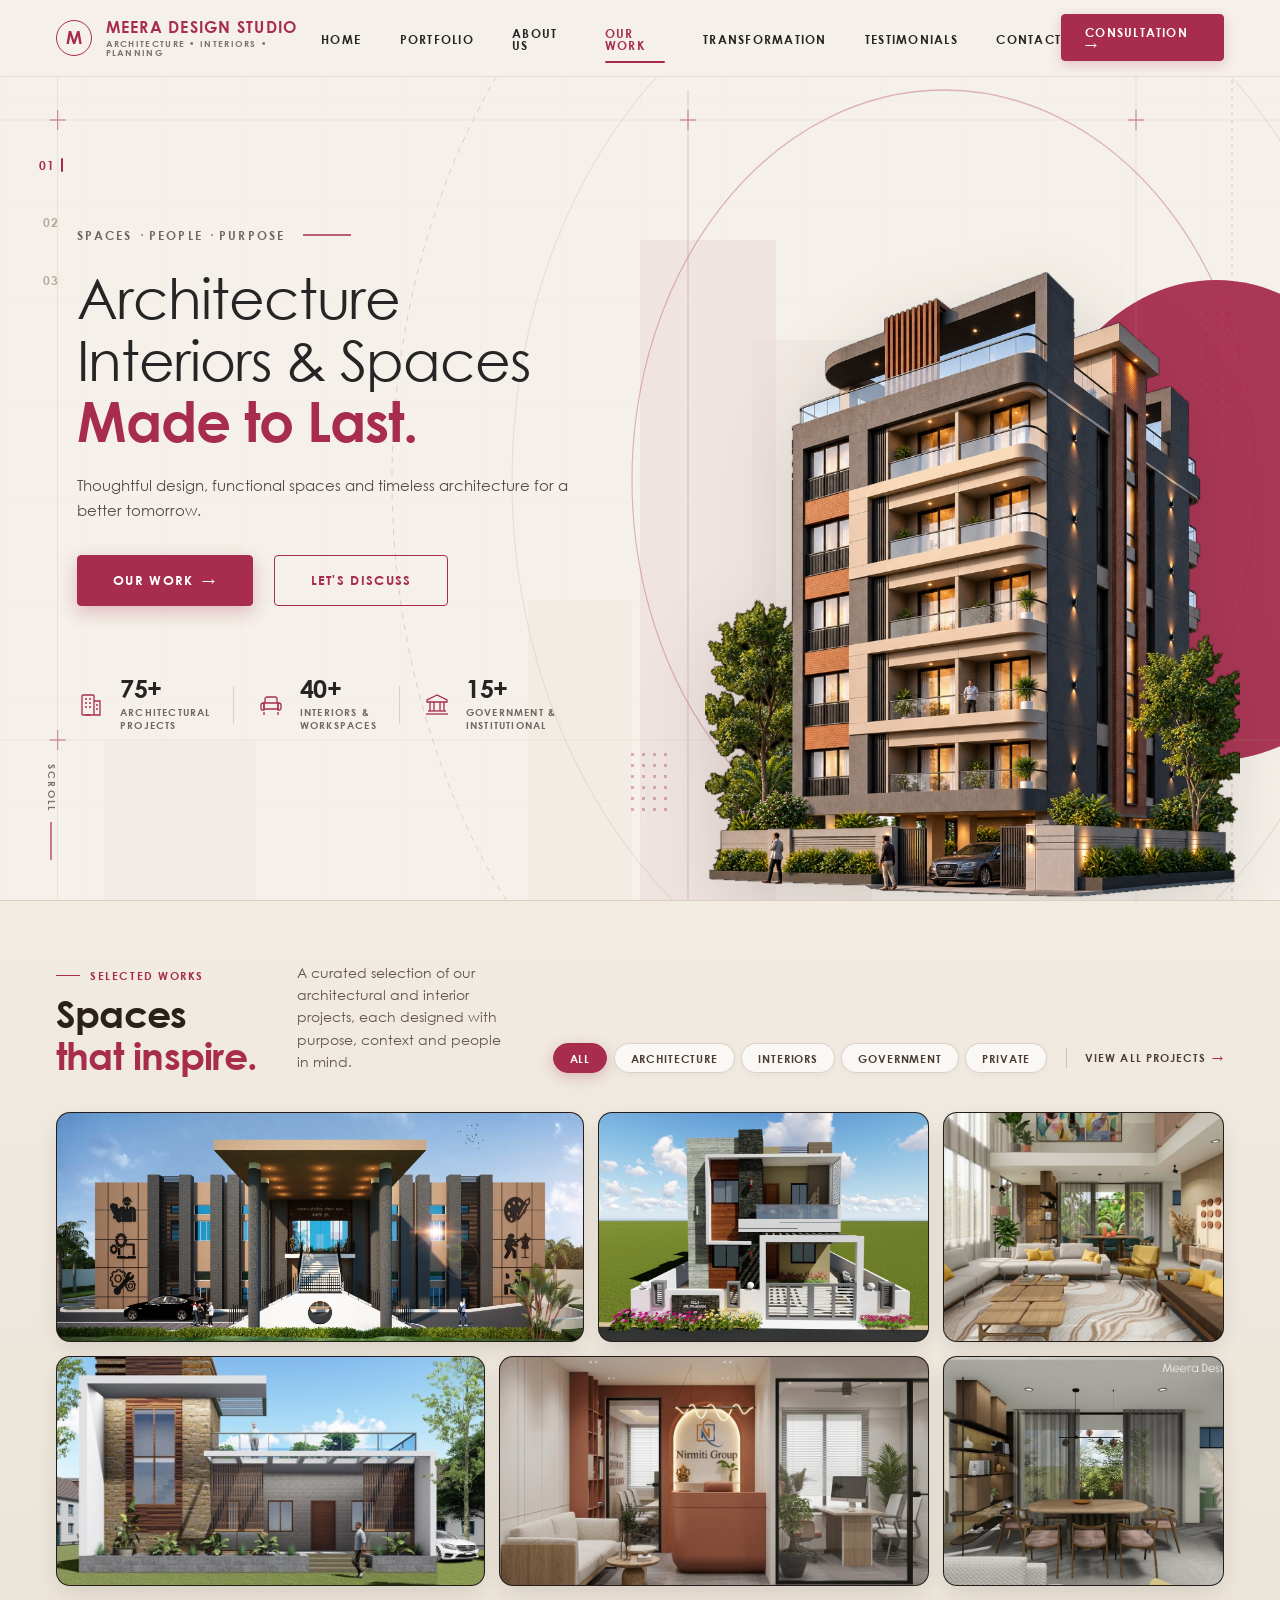
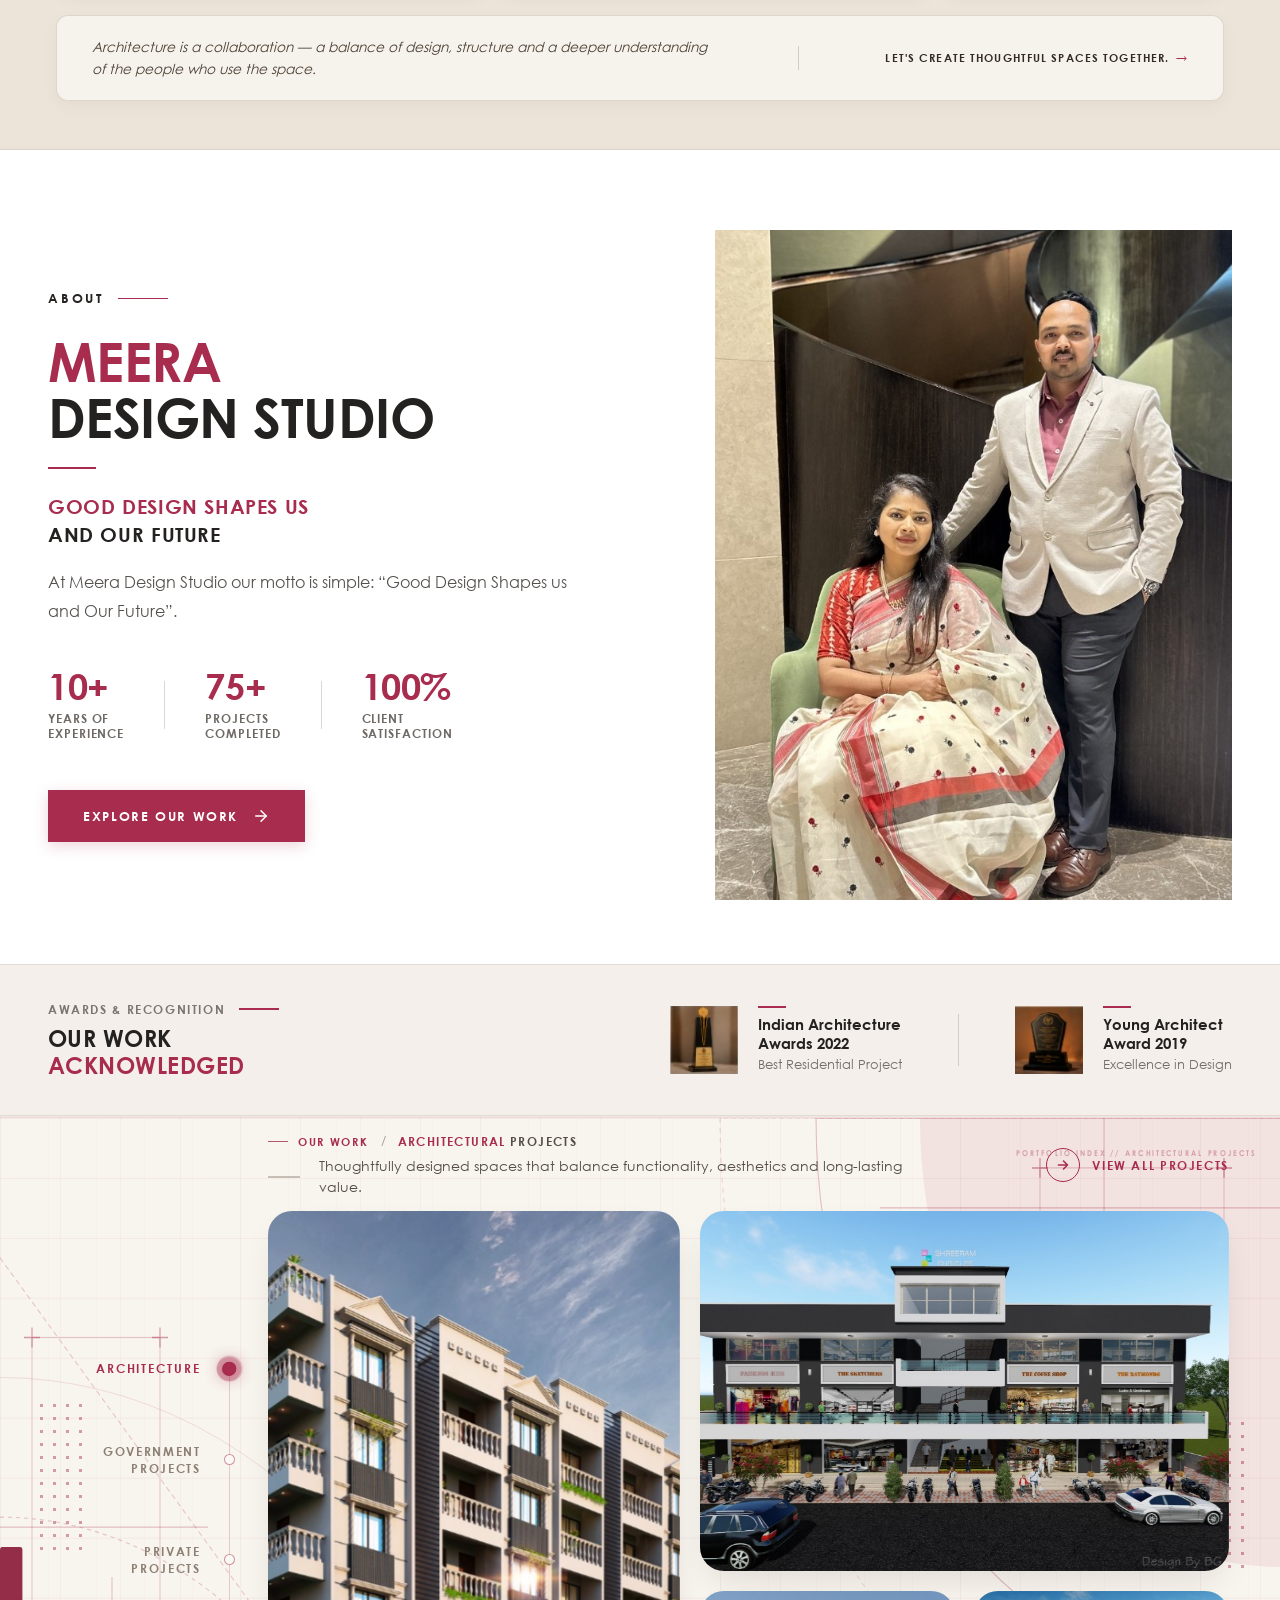
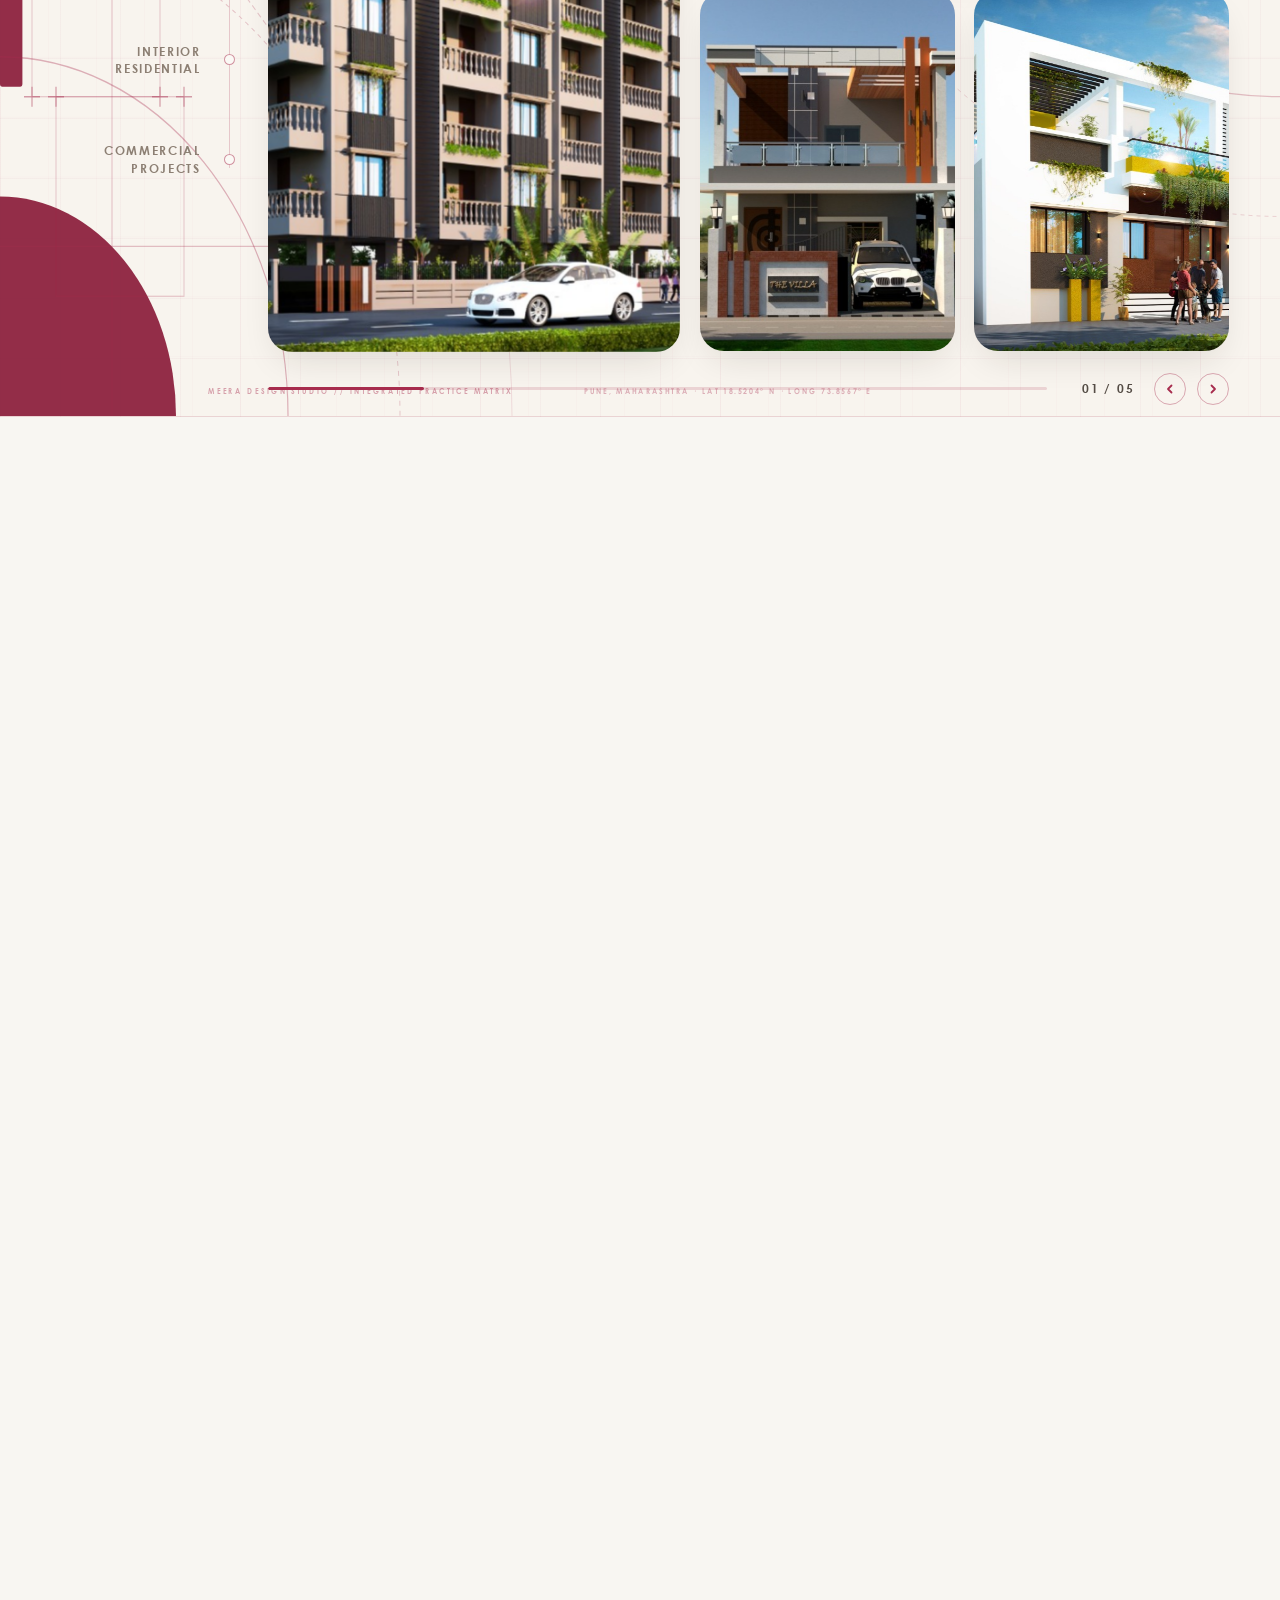
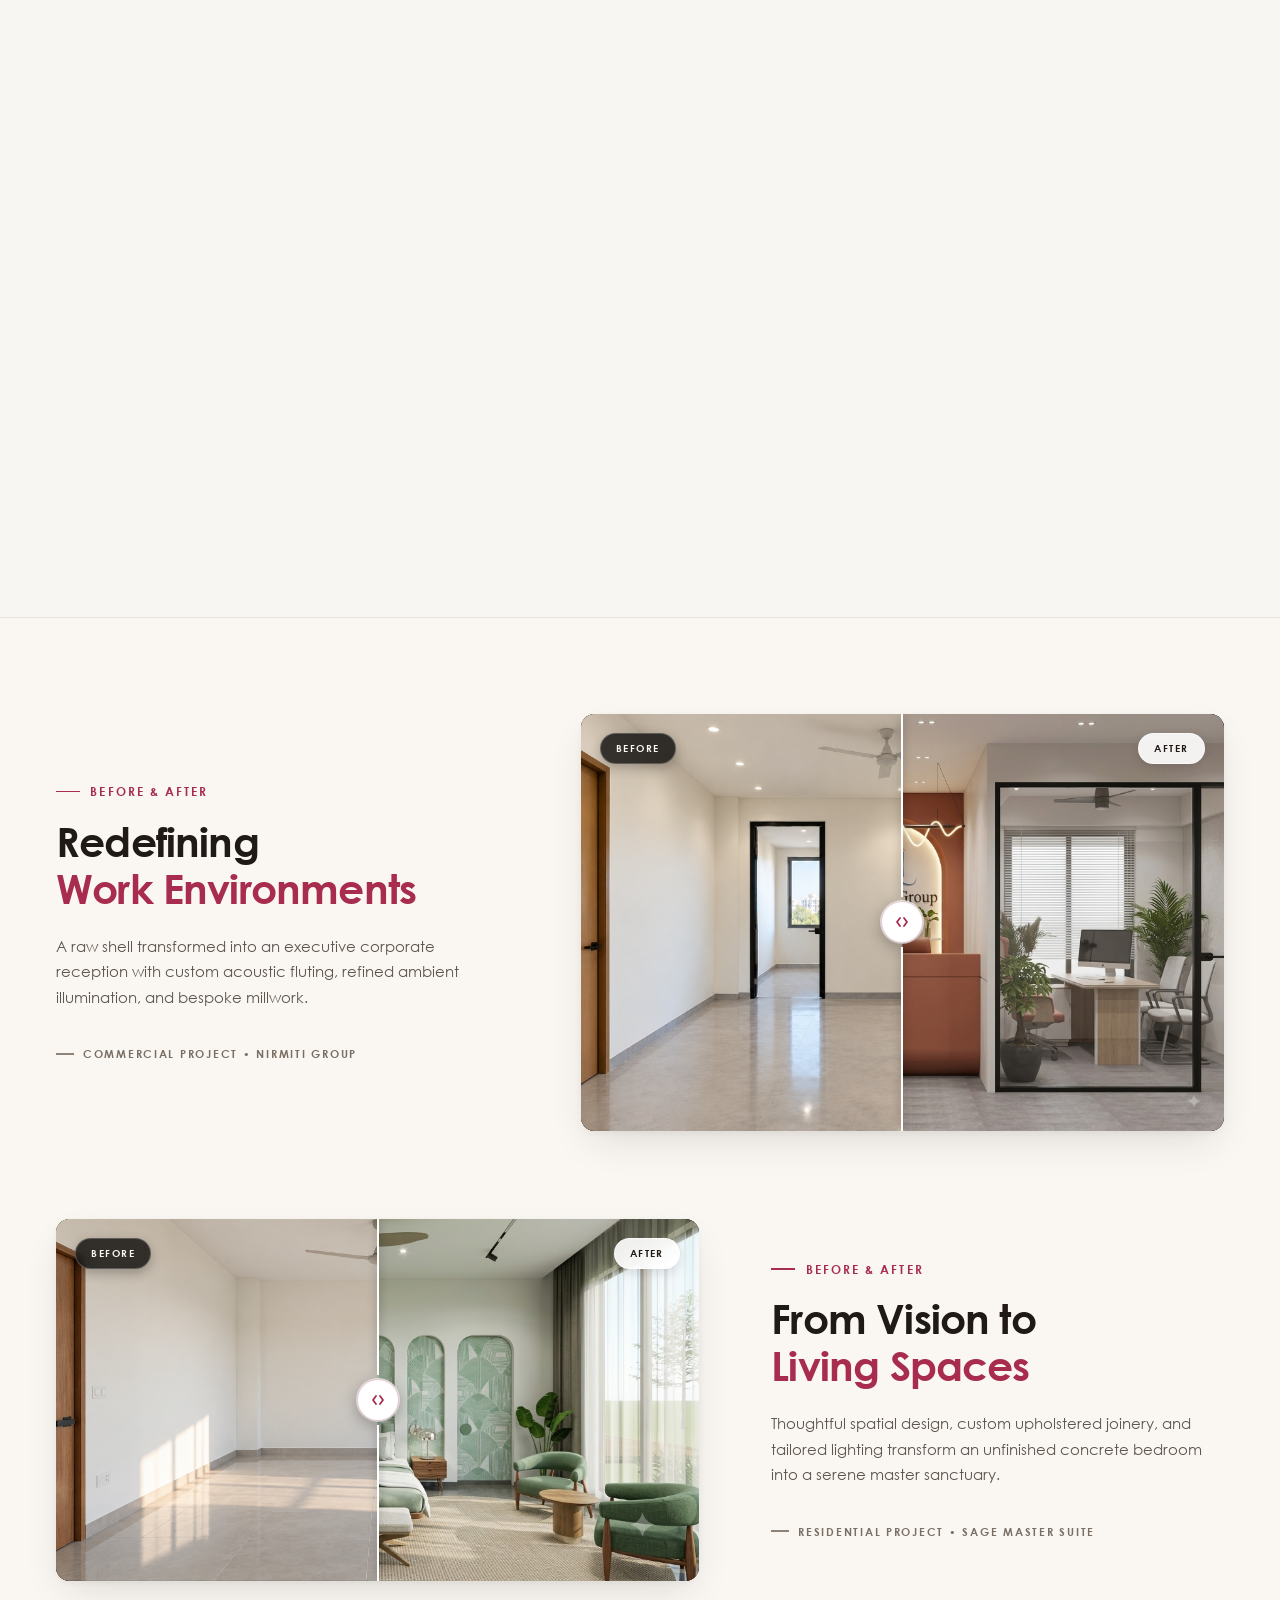
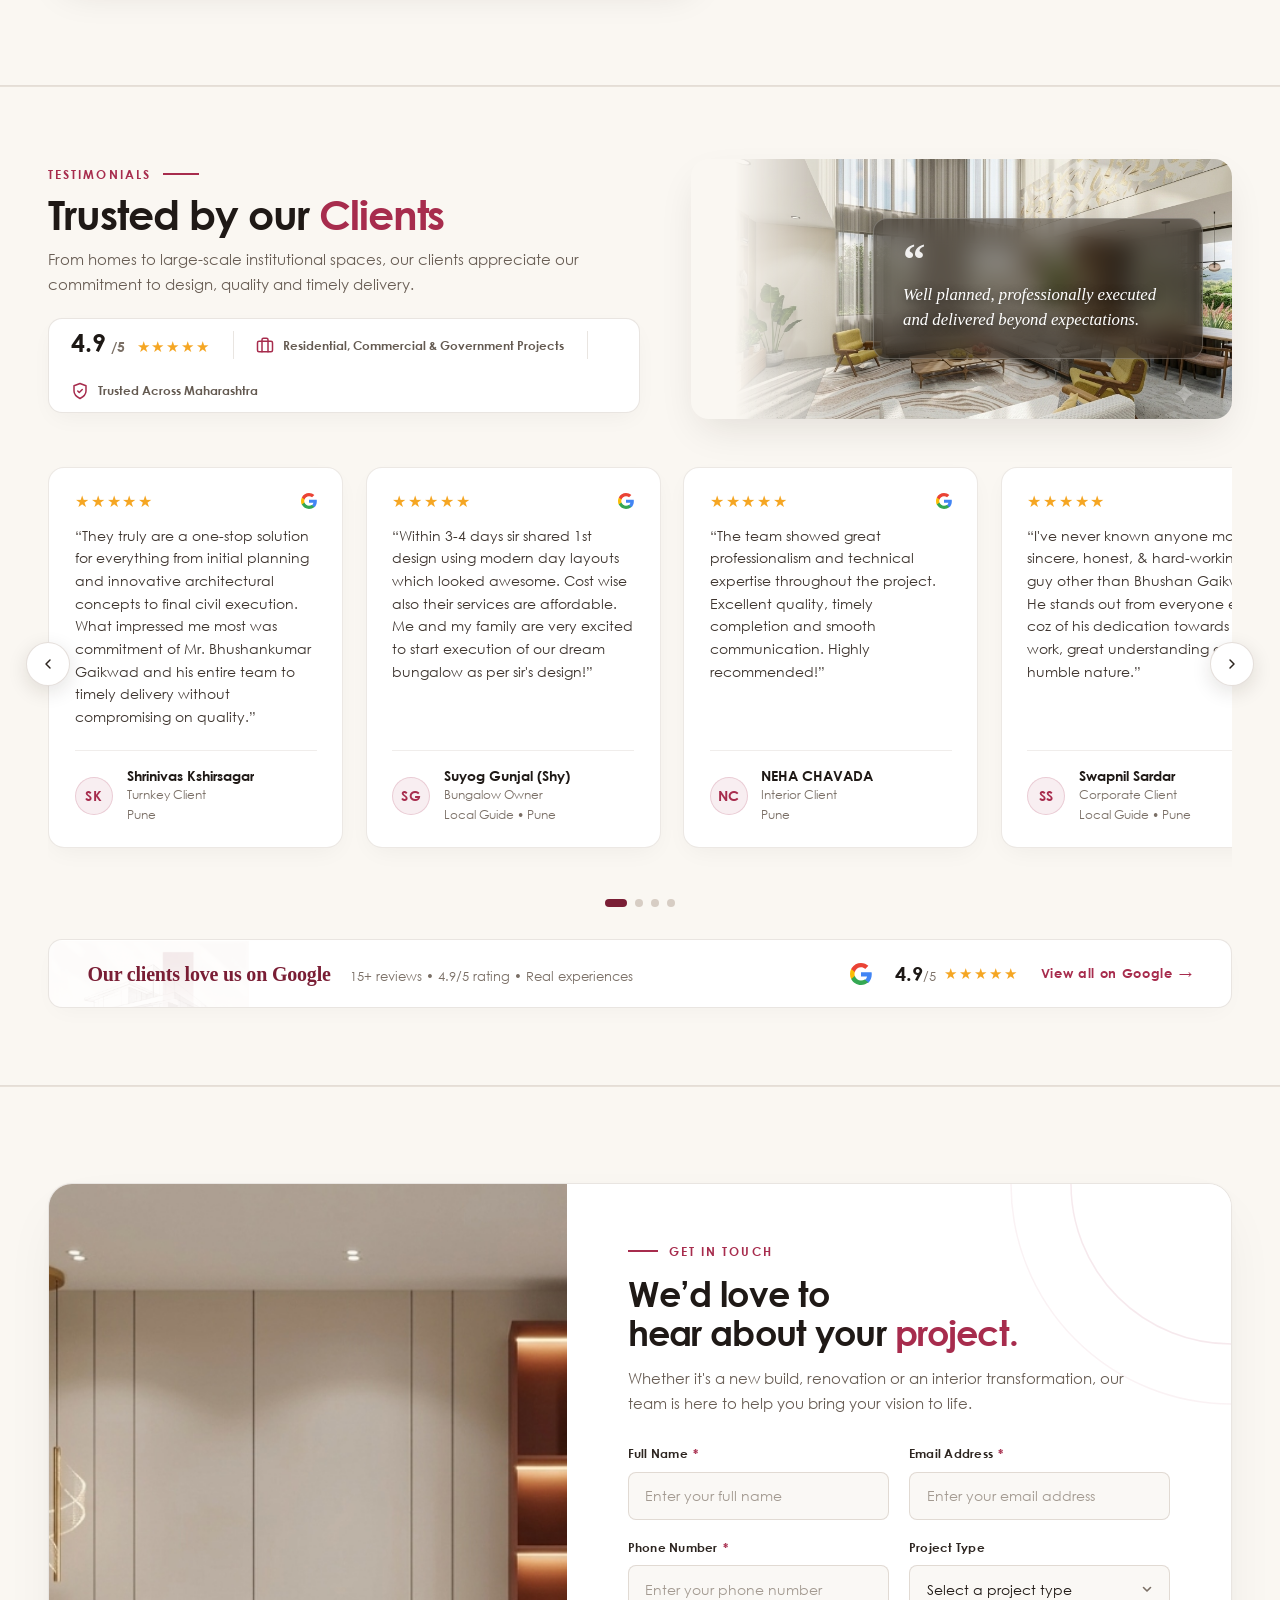
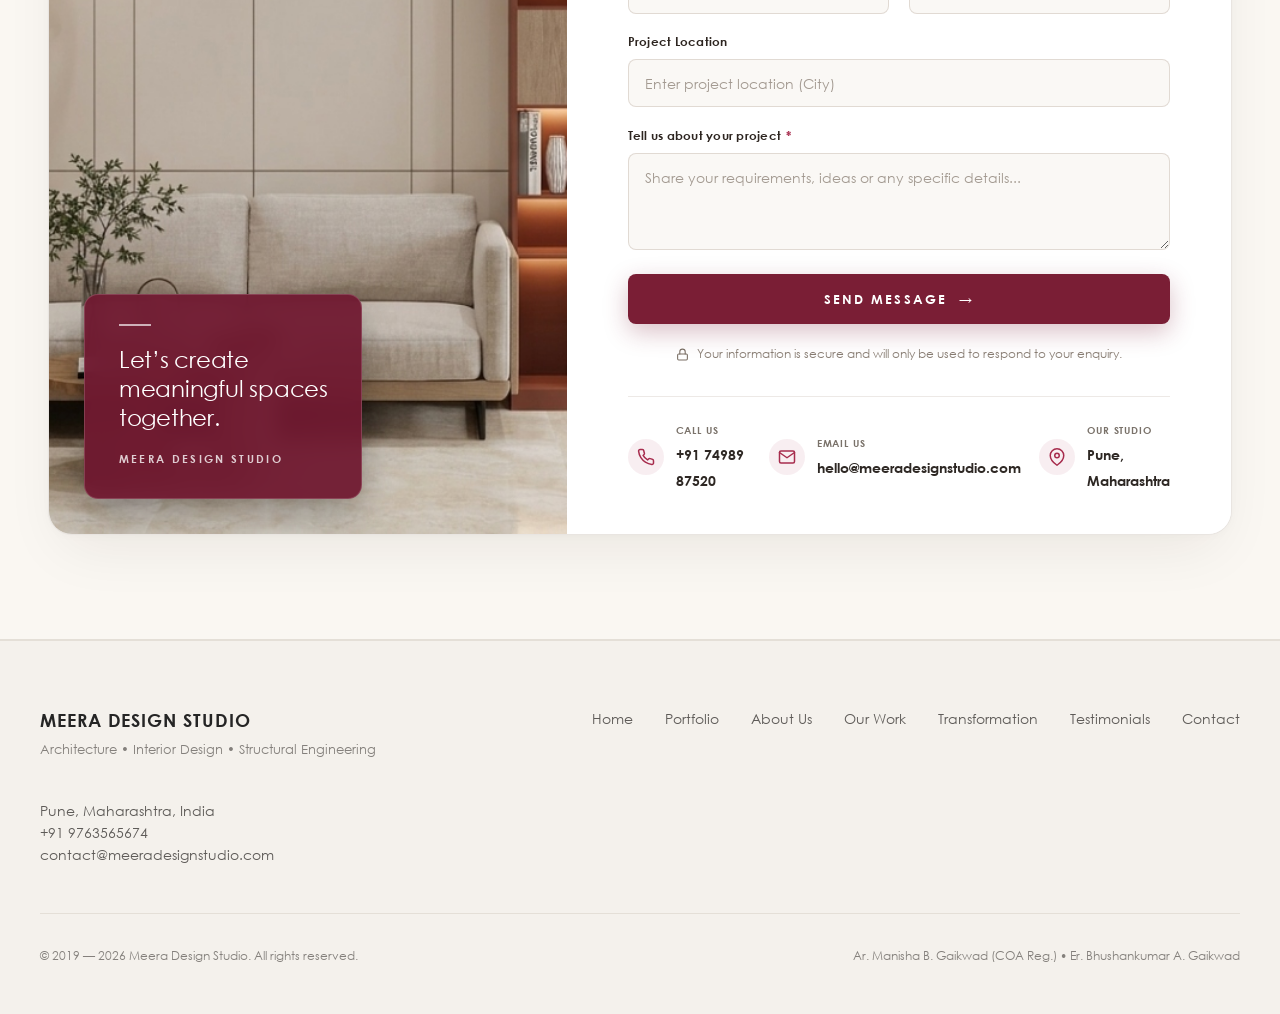
==== index.html @ 212a0b1c "Initial commit: Meera Design Studio website" ====
<!DOCTYPE html>
<html lang="en">
<head>
  <meta charset="UTF-8">
  <meta name="viewport" content="width=device-width, initial-scale=1.0">
  <title>Meera Design Studio — Architecture & Interior Design</title>
  <meta name="description" content="Meera Design Studio is an architecture, interior design, and structural engineering practice based in Pune, Maharashtra.">
  <link rel="stylesheet" href="css/style.css">
  <link rel="icon" type="image/svg+xml" href="data:image/svg+xml,<svg xmlns='http://www.w3.org/2000/svg' viewBox='0 0 100 100'><circle cx='50' cy='50' r='46' stroke='%23A72C4D' stroke-width='2' fill='%23FAF8F5'/><text x='50%' y='63%' font-family='sans-serif' font-size='42' fill='%23A72C4D' text-anchor='middle'>M</text></svg>">
</head>
<body>

  <!-- ==========================================================================
       1. HEADER — REFINED FLOATING NAVIGATION
       ========================================================================== -->
  <header class="site-header">
    <div class="header-inner">
      <a href="#hero" class="header-brand" aria-label="Meera Design Studio">
        <div class="brand-symbol">M</div>
        <div class="brand-text">
          <span class="brand-name">MEERA DESIGN STUDIO</span>
          <span class="brand-label">ARCHITECTURE • INTERIORS • PLANNING</span>
        </div>
      </a>

      <nav aria-label="Main Navigation">
        <ul class="header-nav" id="mainNav">
          <li><a href="#hero" class="nav-link active">HOME</a></li>
          <li><a href="#projects" class="nav-link">PORTFOLIO</a></li>
          <li><a href="about.html" class="nav-link">ABOUT US</a></li>
          <li><a href="#work" class="nav-link">OUR WORK</a></li>
          <li><a href="#transformation" class="nav-link">TRANSFORMATION</a></li>
          <li><a href="#testimonials" class="nav-link">TESTIMONIALS</a></li>
          <li><a href="contact.html" class="nav-link">CONTACT</a></li>
        </ul>
      </nav>

      <div class="header-actions">
        <a href="contact.html" class="header-cta">CONSULTATION →</a>
        <button class="mobile-menu-btn" id="menuToggle" aria-label="Toggle Navigation">☰</button>
      </div>
    </div>
  </header>

  <!-- ==========================================================================
       2. HERO — ARCHITECTURAL BLUEPRINT EDITORIAL HERO
       ========================================================================== -->
  <section class="hero-section" id="hero">

    <!-- ── 1. ARCHITECTURAL BLUEPRINT BACKGROUND GEOMETRY (SVG CANVAS) ── -->
    <div class="hero-bg-canvas" aria-hidden="true">
      <svg class="hero-bg-svg" viewBox="0 0 1600 900" preserveAspectRatio="none">
        <defs>
          <pattern id="heroGridPattern" width="100" height="100" patternUnits="userSpaceOnUse">
            <path d="M 100 0 L 0 0 0 100" fill="none" stroke="#B9A99B" stroke-width="0.75" stroke-opacity="0.14"/>
          </pattern>
        </defs>

        <!-- Base architectural grid fill -->
        <rect width="100%" height="100%" fill="url(#heroGridPattern)"/>

        <!-- Translucent pale blush geometric massing blocks (behind building) -->
        <rect x="800" y="240" width="170" height="660" fill="#E9D9D7" fill-opacity="0.5"/>
        <rect x="940" y="340" width="150" height="560" fill="#E9D9D7" fill-opacity="0.35"/>
        <rect x="130" y="740" width="190" height="160" fill="#E9D9D7" fill-opacity="0.25"/>
        <rect x="660" y="600" width="130" height="300" fill="#E9D9D7" fill-opacity="0.22"/>

        <!-- Far-right solid burgundy circle / disk (Key reference focal shape) -->
        <circle cx="1520" cy="520" r="240" fill="#A72C4D" fill-opacity="0.94"/>

        <!-- Oversized concentric circular arcs radiating around building -->
        <circle cx="1180" cy="480" r="390" fill="none" stroke="#A72C4D" stroke-width="1.4" stroke-opacity="0.32"/>
        <circle cx="1180" cy="480" r="540" fill="none" stroke="#B9A99B" stroke-width="1.2" stroke-opacity="0.28"/>
        <circle cx="1180" cy="480" r="690" fill="none" stroke="#A72C4D" stroke-width="1" stroke-dasharray="6 6" stroke-opacity="0.22"/>

        <!-- Architectural construction guidelines & elevation lines -->
        <!-- Vertical guide along left spine -->
        <line x1="72" y1="0" x2="72" y2="900" stroke="#B9A99B" stroke-width="1" stroke-opacity="0.22"/>
        <!-- Horizontal guide below header -->
        <line x1="0" y1="120" x2="1600" y2="120" stroke="#B9A99B" stroke-width="1" stroke-opacity="0.2"/>
        <!-- Horizontal guide across stats baseline -->
        <line x1="0" y1="740" x2="1600" y2="740" stroke="#B9A99B" stroke-width="1" stroke-opacity="0.2"/>
        <!-- Vertical elevation guides behind building -->
        <line x1="860" y1="90" x2="860" y2="900" stroke="#A72C4D" stroke-width="1.2" stroke-opacity="0.24"/>
        <line x1="1420" y1="60" x2="1420" y2="900" stroke="#B9A99B" stroke-width="1.2" stroke-opacity="0.28"/>
        <line x1="1540" y1="0" x2="1540" y2="900" stroke="#A72C4D" stroke-width="1" stroke-dasharray="4 4" stroke-opacity="0.28"/>

        <!-- Architectural Crosshair Ticks (+) -->
        <path d="M 62 120 L 82 120 M 72 110 L 72 130" stroke="#A72C4D" stroke-width="1.5" stroke-opacity="0.45"/>
        <path d="M 62 740 L 82 740 M 72 730 L 72 750" stroke="#A72C4D" stroke-width="1.5" stroke-opacity="0.45"/>
        <path d="M 850 120 L 870 120 M 860 110 L 860 130" stroke="#A72C4D" stroke-width="1.5" stroke-opacity="0.45"/>
        <path d="M 1410 120 L 1430 120 M 1420 110 L 1420 130" stroke="#A72C4D" stroke-width="1.5" stroke-opacity="0.45"/>
      </svg>

      <!-- Minimal dot matrix clusters (Reference feature) -->
      <div class="hero-dot-matrix hero-dots-right"></div>
      <div class="hero-dot-matrix hero-dots-stats"></div>
    </div>

    <!-- ── 2. EDITORIAL SPINE (LEFT EDGE SLIDE & SCROLL INDICATORS) ── -->
    <div class="hero-spine" aria-hidden="true">
      <div class="hero-spine-numbers">
        <div class="hero-num-item active">
          <span class="hero-num">01</span>
          <span class="hero-num-bar"></span>
        </div>
        <div class="hero-num-item">
          <span class="hero-num">02</span>
        </div>
        <div class="hero-num-item">
          <span class="hero-num">03</span>
        </div>
      </div>
      <div class="hero-spine-scroll">
        <span class="hero-scroll-text">SCROLL</span>
        <span class="hero-scroll-bar"></span>
      </div>
    </div>

    <!-- ── 3. MAIN HERO CONTAINER ── -->
    <div class="hero-container">

      <!-- Left Content Column -->
      <div class="hero-content-col">

        <!-- Eyebrow with horizontal leader line -->
        <div class="hero-eyebrow-row">
          <span class="hero-eyebrow-text">SPACES · PEOPLE · PURPOSE</span>
          <span class="hero-eyebrow-line" aria-hidden="true"></span>
        </div>

        <!-- Headline -->
        <h1 class="hero-headline">
          Architecture<br>
          Interiors & Spaces<br>
          <span class="hero-headline-accent">Made to Last.</span>
        </h1>

        <!-- Short Description -->
        <p class="hero-description">
          Thoughtful design, functional spaces and timeless architecture for a better tomorrow.
        </p>

        <!-- CTA Action Buttons -->
        <div class="hero-actions">
          <a href="#work" class="btn-hero-primary">
            OUR WORK <span class="btn-arrow">→</span>
          </a>
          <a href="contact.html" class="btn-hero-secondary">
            LET'S DISCUSS
          </a>
        </div>

        <!-- Credibility Statistics Row (3 Metrics with Line Icons) -->
        <div class="hero-stats-row">

          <!-- Stat 1: Architectural Projects -->
          <div class="hero-stat-item">
            <div class="hero-stat-icon" aria-hidden="true">
              <!-- Building Line Icon -->
              <svg width="28" height="28" viewBox="0 0 28 28" fill="none" stroke="currentColor" stroke-width="1.3">
                <rect x="5" y="4" width="12" height="20" rx="1"/>
                <path d="M17 10H23V24H17"/>
                <line x1="8" y1="8" x2="10" y2="8"/>
                <line x1="12" y1="8" x2="14" y2="8"/>
                <line x1="8" y1="12" x2="10" y2="12"/>
                <line x1="12" y1="12" x2="14" y2="12"/>
                <line x1="8" y1="16" x2="10" y2="16"/>
                <line x1="12" y1="16" x2="14" y2="16"/>
                <line x1="19" y1="14" x2="21" y2="14"/>
                <line x1="19" y1="18" x2="21" y2="18"/>
                <line x1="9" y1="24" x2="13" y2="24"/>
              </svg>
            </div>
            <div class="hero-stat-text">
              <span class="hero-stat-num">75+</span>
              <span class="hero-stat-label">ARCHITECTURAL<br>PROJECTS</span>
            </div>
          </div>

          <div class="hero-stat-divider" aria-hidden="true"></div>

          <!-- Stat 2: Interiors & Workspaces -->
          <div class="hero-stat-item">
            <div class="hero-stat-icon" aria-hidden="true">
              <!-- Armchair Line Icon -->
              <svg width="28" height="28" viewBox="0 0 28 28" fill="none" stroke="currentColor" stroke-width="1.3">
                <path d="M7 11V18H21V11"/>
                <path d="M4 14C4 12.5 5 12 6.5 12H7V19H5.5C4.5 19 4 18.5 4 17.5V14Z"/>
                <path d="M24 14C24 12.5 23 12 21.5 12H21V19H22.5C23.5 19 24 18.5 24 17.5V14Z"/>
                <path d="M8 8C8 6.9 8.9 6 10 6H18C19.1 6 20 6.9 20 8V12H8V8Z"/>
                <line x1="7" y1="21" x2="7" y2="24"/>
                <line x1="21" y1="21" x2="21" y2="24"/>
              </svg>
            </div>
            <div class="hero-stat-text">
              <span class="hero-stat-num">40+</span>
              <span class="hero-stat-label">INTERIORS &<br>WORKSPACES</span>
            </div>
          </div>

          <div class="hero-stat-divider" aria-hidden="true"></div>

          <!-- Stat 3: Government & Institutional -->
          <div class="hero-stat-item">
            <div class="hero-stat-icon" aria-hidden="true">
              <!-- Classical Civic Elevation Line Icon -->
              <svg width="28" height="28" viewBox="0 0 28 28" fill="none" stroke="currentColor" stroke-width="1.3">
                <path d="M14 4L4 9V11H24V9L14 4Z"/>
                <line x1="3" y1="23" x2="25" y2="23"/>
                <line x1="5" y1="20" x2="23" y2="20"/>
                <line x1="7" y1="11" x2="7" y2="20"/>
                <line x1="11" y1="11" x2="11" y2="20"/>
                <line x1="17" y1="11" x2="17" y2="20"/>
                <line x1="21" y1="11" x2="21" y2="20"/>
              </svg>
            </div>
            <div class="hero-stat-text">
              <span class="hero-stat-num">15+</span>
              <span class="hero-stat-label">GOVERNMENT &<br>INSTITUTIONAL</span>
            </div>
          </div>

        </div>

      </div>

      <!-- Right Visual Column (Supplied Building Cutout) -->
      <div class="hero-visual-col">
        <div class="hero-building-frame">
          <img src="assets/home/hero/hero-building-cutout.png" 
               alt="Modern multi-storey residential architecture by Meera Design Studio" 
               class="hero-building-img"
               loading="eager"
               fetchpriority="high">
        </div>
      </div>

    </div>

  </section>

  <!-- ==========================================================================
       3. SELECTED WORKS — EDITORIAL PORTFOLIO GRID
       ========================================================================== -->
<section class="sw-section" id="projects">
    <div class="sw-container">

      <!-- ── HEADER ROW ── -->
      <div class="sw-header">
        <div class="sw-header-left">
          <div class="sw-eyebrow">
            <span class="sw-eyebrow-line"></span>
            <span class="sw-eyebrow-label">SELECTED WORKS</span>
          </div>
          <h2 class="sw-headline">
            Spaces<br>
            <span class="sw-headline-accent">that inspire.</span>
          </h2>
        </div>

        <div class="sw-header-centre">
          <p class="sw-intro-text">A curated selection of our architectural and interior projects, each designed with purpose, context and people in mind.</p>
        </div>

        <div class="sw-header-right">
          <!-- Filter pills -->
          <div class="sw-filters" role="tablist" aria-label="Filter projects by category">
            <button class="sw-filter active" data-filter="all" role="tab" aria-selected="true">All</button>
            <button class="sw-filter" data-filter="architecture" role="tab" aria-selected="false">Architecture</button>
            <button class="sw-filter" data-filter="interiors" role="tab" aria-selected="false">Interiors</button>
            <button class="sw-filter" data-filter="government" role="tab" aria-selected="false">Government</button>
            <button class="sw-filter" data-filter="private" role="tab" aria-selected="false">Private</button>
          </div>
          <span class="sw-header-divider" aria-hidden="true"></span>
          <a href="projects.html" class="sw-view-all">VIEW ALL PROJECTS <span class="sw-view-all-arrow">→</span></a>
        </div>
      </div>

      <!-- ── PROJECT GRID — VARIED EDITORIAL LAYOUT ── -->
      <div class="sw-grid" id="swGrid">

        <!-- Card 01: ITI Wagholi, Pune (Government Work) -->
        <article class="sw-card sw-card-col1" data-category="architecture government"
                 data-title="ITI Wagholi"
                 data-location="Wagholi, Pune"
                 data-desc="Government Industrial Training Institute (ITI) campus located in Wagholi, Pune. Designed with civic functional excellence, featuring a monumental entrance portico, articulated trade icons frieze celebrating technical vocational crafts, and daylight-filled workshop wings."
                 data-images="assets/home/selected-works/iti-wagholi/iti-wagholi-01.jpg,assets/home/selected-works/iti-wagholi/iti-wagholi-02.jpg,assets/home/selected-works/iti-wagholi/iti-wagholi-03.jpg,assets/home/selected-works/iti-wagholi/iti-wagholi-04.jpg">
          <div class="sw-card-media">
            <img src="assets/home/selected-works/iti-wagholi/iti-wagholi-01.jpg" alt="ITI Wagholi, Pune - Industrial Training Institute" loading="lazy">
            <div class="sw-card-scrim"></div>
          </div>
          <div class="sw-card-header-overlay">
            <div class="sw-card-meta-block">
              <div class="sw-card-num-row">
                <span class="sw-card-num">01</span>
                <span class="sw-card-dash">——</span>
                <span class="sw-card-badge-photos">4 Photos</span>
              </div>
              <span class="sw-card-cat">GOVERNMENT WORK</span>
              <h3 class="sw-card-title">ITI Wagholi</h3>
              <p class="sw-card-loc">Wagholi, Pune · Industrial Training Institute</p>
            </div>
            <button class="sw-card-arrow-btn" aria-label="View project detail">
              <svg width="12" height="12" viewBox="0 0 12 12" fill="none" stroke="currentColor" stroke-width="1.6" stroke-linecap="round" stroke-linejoin="round">
                <path d="M2.5 9.5L9.5 2.5M9.5 2.5H4M9.5 2.5V8"/>
              </svg>
            </button>
          </div>
          <div class="sw-card-hover-desc">
            <p>Government Industrial Training Institute — civic educational campus with monumental entrance canopy and trade friezes.</p>
          </div>
        </article>

        <!-- Card 02: Villa Pramanik (Private Architectural Project) -->
        <article class="sw-card sw-card-col2" data-category="architecture private"
                 data-title="Villa Pramanik"
                 data-location="Baner Hills, Pune"
                 data-desc="Bespoke private contemporary residence commissioned for Mr. Pramanik in Pune. Featuring multi-textured stone masonry, warm timber cladding, an open cantilevered pergola porch, glass railing terraces, and custom laser-cut jali privacy screens."
                 data-images="assets/home/selected-works/villa-pramanik/villa-pramanik-01.jpg,assets/home/selected-works/villa-pramanik/villa-pramanik-02.jpg,assets/home/selected-works/villa-pramanik/villa-pramanik-03.jpg">
          <div class="sw-card-media">
            <img src="assets/home/selected-works/villa-pramanik/villa-pramanik-01.jpg" alt="Villa Mr. Pramanik - Private Architectural Project" loading="lazy">
            <div class="sw-card-scrim"></div>
          </div>
          <div class="sw-card-header-overlay">
            <div class="sw-card-meta-block">
              <div class="sw-card-num-row">
                <span class="sw-card-num">02</span>
                <span class="sw-card-dash">——</span>
                <span class="sw-card-badge-photos">3 Photos</span>
              </div>
              <span class="sw-card-cat">PRIVATE ARCHITECTURE</span>
              <h3 class="sw-card-title">Villa Pramanik</h3>
              <p class="sw-card-loc">Baner Hills, Pune · Contemporary Residence</p>
            </div>
            <button class="sw-card-arrow-btn" aria-label="View project detail">
              <svg width="12" height="12" viewBox="0 0 12 12" fill="none" stroke="currentColor" stroke-width="1.6" stroke-linecap="round" stroke-linejoin="round">
                <path d="M2.5 9.5L9.5 2.5M9.5 2.5H4M9.5 2.5V8"/>
              </svg>
            </button>
          </div>
          <div class="sw-card-hover-desc">
            <p>Private contemporary villa with multi-textured stone masonry, timber cladding, and pergola porch.</p>
          </div>
        </article>

        <!-- Card 03: Residential Interior (Private Interior Project) -->
        <article class="sw-card sw-card-col3" data-category="interiors private"
                 data-title="Residential Interior"
                 data-location="Pune, Maharashtra"
                 data-desc="Bespoke luxury double-height living room and dining suite in Pune. Designed with organic wave-textured rugs, modular sectional seating, warm oak joinery, fluted wall credenza, and expansive garden-facing sliding glass facade."
                 data-images="assets/home/selected-works/residential-interior/residential-interior-01.jpg">
          <div class="sw-card-media">
            <img src="assets/home/selected-works/residential-interior/residential-interior-01.jpg" alt="Residential Interior Design - Double-Height Living Suite" loading="lazy">
            <div class="sw-card-scrim"></div>
          </div>
          <div class="sw-card-header-overlay">
            <div class="sw-card-meta-block">
              <div class="sw-card-num-row">
                <span class="sw-card-num">03</span>
                <span class="sw-card-dash">——</span>
              </div>
              <span class="sw-card-cat">INTERIORS</span>
              <h3 class="sw-card-title">Residential Interior</h3>
              <p class="sw-card-loc">Pune, Maharashtra · Living & Dining Suite</p>
            </div>
            <button class="sw-card-arrow-btn" aria-label="View project detail">
              <svg width="12" height="12" viewBox="0 0 12 12" fill="none" stroke="currentColor" stroke-width="1.6" stroke-linecap="round" stroke-linejoin="round">
                <path d="M2.5 9.5L9.5 2.5M9.5 2.5H4M9.5 2.5V8"/>
              </svg>
            </button>
          </div>
          <div class="sw-card-hover-desc">
            <p>Bespoke double-height living suite with organic textures, modular seating, and garden views.</p>
          </div>
        </article>

        <!-- Card 04: Contemporary Bungalow (Residential Architecture) -->
        <article class="sw-card sw-card-col4" data-category="architecture private"
                 data-title="Contemporary Bungalow"
                 data-location="Aundh, Pune"
                 data-desc="Contemporary private residential bungalow in Pune. Designed with a striking natural sandstone facade tower, expansive vertical glazed window, cantilevered roof canopy, open rooftop terrace with glass balustrade, and integrated timber privacy screening."
                 data-images="assets/home/selected-works/contemporary-bungalow/contemporary-bungalow-01.jpg">
          <div class="sw-card-media">
            <img src="assets/home/selected-works/contemporary-bungalow/contemporary-bungalow-01.jpg" alt="Contemporary Residential Bungalow - Private Architecture" loading="lazy">
            <div class="sw-card-scrim"></div>
          </div>
          <div class="sw-card-header-overlay">
            <div class="sw-card-meta-block">
              <div class="sw-card-num-row">
                <span class="sw-card-num">04</span>
                <span class="sw-card-dash">——</span>
              </div>
              <span class="sw-card-cat">RESIDENTIAL ARCHITECTURE</span>
              <h3 class="sw-card-title">Contemporary Bungalow</h3>
              <p class="sw-card-loc">Aundh, Pune · Private Residence</p>
            </div>
            <button class="sw-card-arrow-btn" aria-label="View project detail">
              <svg width="12" height="12" viewBox="0 0 12 12" fill="none" stroke="currentColor" stroke-width="1.6" stroke-linecap="round" stroke-linejoin="round">
                <path d="M2.5 9.5L9.5 2.5M9.5 2.5H4M9.5 2.5V8"/>
              </svg>
            </button>
          </div>
          <div class="sw-card-hover-desc">
            <p>Private contemporary villa with natural sandstone cladding, open rooftop terrace, and timber screening.</p>
          </div>
        </article>

        <!-- Card 05: Nirmiti Buildcon (Commercial Interior Design) -->
        <article class="sw-card sw-card-col5" data-category="interiors private"
                 data-title="Nirmiti Buildcon HQ"
                 data-location="Pune, Maharashtra"
                 data-desc="Corporate interior design for Nirmiti Buildcon headquarters in Pune. Featuring an illuminated terracotta entrance arch, curved custom reception desk, executive glass-partitioned offices, and a modern boardroom with marble conference table and custom millwork."
                 data-images="assets/home/selected-works/nirmiti-buildcon/nirmiti-buildcon-01.jpg,assets/home/selected-works/nirmiti-buildcon/nirmiti-buildcon-02.jpg,assets/home/selected-works/nirmiti-buildcon/nirmiti-buildcon-03.jpg,assets/home/selected-works/nirmiti-buildcon/nirmiti-buildcon-04.jpg">
          <div class="sw-card-media">
            <img src="assets/home/selected-works/nirmiti-buildcon/nirmiti-buildcon-01.jpg" alt="Nirmiti Buildcon HQ - Commercial Interior Design" loading="lazy">
            <div class="sw-card-scrim"></div>
          </div>
          <div class="sw-card-header-overlay">
            <div class="sw-card-meta-block">
              <div class="sw-card-num-row">
                <span class="sw-card-num">05</span>
                <span class="sw-card-dash">——</span>
                <span class="sw-card-badge-photos">4 Photos</span>
              </div>
              <span class="sw-card-cat">COMMERCIAL INTERIORS</span>
              <h3 class="sw-card-title">Nirmiti Buildcon HQ</h3>
              <p class="sw-card-loc">Pune, Maharashtra · Corporate Workplace</p>
            </div>
            <button class="sw-card-arrow-btn" aria-label="View project detail">
              <svg width="12" height="12" viewBox="0 0 12 12" fill="none" stroke="currentColor" stroke-width="1.6" stroke-linecap="round" stroke-linejoin="round">
                <path d="M2.5 9.5L9.5 2.5M9.5 2.5H4M9.5 2.5V8"/>
              </svg>
            </button>
          </div>
          <div class="sw-card-hover-desc">
            <p>Corporate interior with illuminated terracotta reception arch, glass cabins, and executive boardroom.</p>
          </div>
        </article>

        <!-- Card 06: Contemporary Dining Space (Residential Interior Design) -->
        <article class="sw-card sw-card-col6" data-category="interiors private"
                 data-title="Contemporary Dining Suite"
                 data-location="Pune, Maharashtra"
                 data-desc="Bespoke dining room interior design crafted by Meera Design Studio. Featuring an organic rounded timber dining table, handcrafted wood chairs with woven seating, custom floor-to-ceiling display partition divider, sheer drape treatments framing lush landscape views, and warm minimalist styling."
                 data-images="assets/home/selected-works/dining-interior/dining-interior-01.jpg">
          <div class="sw-card-media">
            <img src="assets/home/selected-works/dining-interior/dining-interior-01.jpg" alt="Contemporary Dining Suite - Residential Interior Design" loading="lazy">
            <div class="sw-card-scrim"></div>
          </div>
          <div class="sw-card-header-overlay">
            <div class="sw-card-meta-block">
              <div class="sw-card-num-row">
                <span class="sw-card-num">06</span>
                <span class="sw-card-dash">——</span>
              </div>
              <span class="sw-card-cat">RESIDENTIAL INTERIORS</span>
              <h3 class="sw-card-title">Contemporary Dining</h3>
              <p class="sw-card-loc">Pune, Maharashtra · Dining Suite</p>
            </div>
            <button class="sw-card-arrow-btn" aria-label="View project detail">
              <svg width="12" height="12" viewBox="0 0 12 12" fill="none" stroke="currentColor" stroke-width="1.6" stroke-linecap="round" stroke-linejoin="round">
                <path d="M2.5 9.5L9.5 2.5M9.5 2.5H4M9.5 2.5V8"/>
              </svg>
            </button>
          </div>
          <div class="sw-card-hover-desc">
            <p>Warm minimalist dining suite featuring custom floor-to-ceiling timber divider and lush garden views.</p>
          </div>
        </article>

      </div><!-- /.sw-grid -->

      <!-- ── BOTTOM STRIP ── -->
      <div class="sw-bottom-strip">
        <p class="sw-bottom-quote">Architecture is a collaboration — a balance of design, structure and a deeper understanding of the people who use the space.</p>
        <span class="sw-bottom-divider" aria-hidden="true"></span>
        <a href="#contact" class="sw-bottom-cta">LET'S CREATE THOUGHTFUL SPACES TOGETHER. <span class="sw-cta-arrow">→</span></a>
      </div>

    </div><!-- /.sw-container -->

    <!-- ── PROJECT MODAL ── -->
    <div class="sw-modal" id="swModal" role="dialog" aria-modal="true" aria-label="Project detail" hidden>
      <div class="sw-modal-backdrop"></div>
      <div class="sw-modal-box">
        <button class="sw-modal-close" id="swModalClose" aria-label="Close">✕</button>
        <div class="sw-modal-media">
          <div class="sw-modal-main-view">
            <img id="swModalImg" src="" alt="">
          </div>
          <div class="sw-modal-thumbs" id="swModalThumbs"></div>
        </div>
        <div class="sw-modal-body">
          <span class="sw-modal-cat" id="swModalCat"></span>
          <h3 class="sw-modal-title" id="swModalTitle"></h3>
          <p class="sw-modal-loc" id="swModalLoc"></p>
          <p class="sw-modal-desc" id="swModalDesc"></p>
          <a href="#contact" class="sw-modal-cta">DISCUSS THIS PROJECT →</a>
        </div>
      </div>
    </div>

  </section>

  <!-- ==========================================================================
       4. ABOUT THE STUDIO — EDITORIAL PROFILE & VILLA SHOWCASE
       ========================================================================== -->
  <section class="about-section" id="about">
    <div class="about-container">
      <div class="about-grid">
        
        <!-- Left Column: Studio Editorial & Credentials -->
        <div class="about-content-col">
          <!-- Eyebrow -->
          <div class="about-eyebrow">
            <span class="about-eyebrow-text">ABOUT</span>
            <span class="about-eyebrow-line"></span>
          </div>

          <!-- Brand Title -->
          <h2 class="about-brand-title">
            <span class="brand-burgundy">MEERA</span>
            <span class="brand-charcoal">DESIGN STUDIO</span>
          </h2>

          <div class="about-title-divider"></div>

          <!-- Motto -->
          <div class="about-motto">
            <span class="motto-burgundy">GOOD DESIGN SHAPES US</span>
            <span class="motto-charcoal">AND OUR FUTURE</span>
          </div>

          <!-- Quote / Description -->
          <p class="about-lead">
            At Meera Design Studio our motto is simple: &ldquo;Good Design Shapes us and Our Future&rdquo;.
          </p>

          <!-- Key Metrics -->
          <div class="about-stats-row">
            <div class="about-stat-item">
              <span class="about-stat-number">10+</span>
              <span class="about-stat-label">YEARS OF<br>EXPERIENCE</span>
            </div>
            <div class="about-stat-divider"></div>
            <div class="about-stat-item">
              <span class="about-stat-number">75+</span>
              <span class="about-stat-label">PROJECTS<br>COMPLETED</span>
            </div>
            <div class="about-stat-divider"></div>
            <div class="about-stat-item">
              <span class="about-stat-number">100%</span>
              <span class="about-stat-label">CLIENT<br>SATISFACTION</span>
            </div>
          </div>

          <!-- CTA Button -->
          <div class="about-cta-wrap">
            <a href="#work" class="about-cta-btn">
              <span>EXPLORE OUR WORK</span>
              <svg width="18" height="18" viewBox="0 0 24 24" fill="none" stroke="currentColor" stroke-width="2" stroke-linecap="round" stroke-linejoin="round" aria-hidden="true">
                <line x1="5" y1="12" x2="19" y2="12"></line>
                <polyline points="12 5 19 12 12 19"></polyline>
              </svg>
            </a>
          </div>
        </div>

        <!-- Right Column: Leadership / Founders Showcase -->
        <div class="about-visual-col">
          <div class="about-visual-frame">
            <img src="assets/home/about/meera-design-studio-founders.jpg" alt="Meera Design Studio Founders &amp; Leadership" class="about-villa-img about-founders-img" loading="lazy" />
          </div>
        </div>

      </div>
    </div>

    <!-- Bottom Awards & Recognition Ribbon -->
    <div class="about-awards-ribbon">
      <div class="about-awards-container">
        
        <!-- Awards Header -->
        <div class="about-awards-header">
          <div class="about-awards-eyebrow-wrap">
            <span class="about-awards-eyebrow">AWARDS &amp; RECOGNITION</span>
            <span class="about-awards-eyebrow-line"></span>
          </div>
          <h3 class="about-awards-heading">
            <span class="awards-charcoal">OUR WORK</span>
            <span class="awards-burgundy">ACKNOWLEDGED</span>
          </h3>
        </div>

        <!-- Awards List / Items -->
        <div class="about-awards-list">
          <!-- Award 1 -->
          <div class="about-award-item">
            <div class="about-award-badge">
              <img src="assets/home/about/about-trophy-iaa.jpg" alt="Indian Architecture Awards 2022" class="about-trophy-thumb" />
            </div>
            <div class="about-award-info">
              <span class="about-award-accent-line"></span>
              <h4 class="about-award-title">Indian Architecture<br>Awards 2022</h4>
              <p class="about-award-sub">Best Residential Project</p>
            </div>
          </div>

          <div class="about-award-separator"></div>

          <!-- Award 2 -->
          <div class="about-award-item">
            <div class="about-award-badge">
              <img src="assets/home/about/about-trophy-yaa.jpg" alt="Young Architect Award 2019" class="about-trophy-thumb" />
            </div>
            <div class="about-award-info">
              <span class="about-award-accent-line"></span>
              <h4 class="about-award-title">Young Architect<br>Award 2019</h4>
              <p class="about-award-sub">Excellence in Design</p>
            </div>
          </div>
        </div>

      </div>
    </div>
  </section>

<!-- ==========================================================================
       4b. OUR WORK — SCROLL-DRIVEN CATEGORY SHOWCASE
       ========================================================================== -->
  <!-- Tall scroll container — 5 categories × 100vh each -->
  <div class="ow-scroll-driver" id="owScrollDriver">
  <section class="ow-section" id="work">
    <!-- ====================================================================
         ARCHITECTURAL BACKGROUND CANVAS (Matching Reference Mockup)
         ==================================================================== -->
    <div class="ow-bg-canvas" aria-hidden="true">
      <svg class="ow-bg-svg" viewBox="0 0 1600 900" preserveAspectRatio="none">
        <defs>
          <pattern id="archGrid" width="60" height="60" patternUnits="userSpaceOnUse">
            <path d="M 60 0 L 0 0 0 60" fill="none" stroke="#A72C4D" stroke-width="0.8" stroke-opacity="0.06"/>
          </pattern>
        </defs>

        <!-- 1. Coordinate Grid Backdrop -->
        <rect width="100%" height="100%" fill="url(#archGrid)"/>

        <!-- 2. Mid-Left Solid Burgundy Tab (Reference Feature) -->
        <rect x="0" y="430" width="28" height="140" fill="#8E2340" rx="3" opacity="0.95"/>

        <!-- 3. Top-Right Soft Blush Arc & Concentric Rings -->
        <path d="M 1600 0 L 1150 0 A 450 450 0 0 0 1600 450 Z" fill="#A72C4D" fill-opacity="0.085"/>
        <path d="M 1600 0 L 1020 0 A 580 580 0 0 0 1600 580" fill="none" stroke="#A72C4D" stroke-width="1.3" stroke-opacity="0.28"/>
        <path d="M 1600 0 L 900 0 A 700 700 0 0 0 1600 700" fill="none" stroke="#A72C4D" stroke-width="1" stroke-dasharray="5 5" stroke-opacity="0.2"/>

        <!-- 4. Top-Right Architectural Drafting Frame & Tick Marks -->
        <line x1="1100" y1="90" x2="1600" y2="90" stroke="#A72C4D" stroke-width="1.2" stroke-opacity="0.3"/>
        <line x1="1380" y1="0" x2="1380" y2="340" stroke="#A72C4D" stroke-width="1.2" stroke-opacity="0.3"/>
        <rect x="1300" y="50" width="230" height="200" fill="none" stroke="#A72C4D" stroke-width="1.2" stroke-opacity="0.25"/>
        <path d="M 1290 50 L 1310 50 M 1300 40 L 1300 60" stroke="#A72C4D" stroke-width="1.5" stroke-opacity="0.5"/>
        <path d="M 1520 50 L 1540 50 M 1530 40 L 1530 60" stroke="#A72C4D" stroke-width="1.5" stroke-opacity="0.5"/>
        <path d="M 1290 250 L 1310 250 M 1300 240 L 1300 260" stroke="#A72C4D" stroke-width="1.5" stroke-opacity="0.5"/>

        <!-- 5. Left Side Architectural Frame & Diagonal Drafting Guideline -->
        <line x1="0" y1="140" x2="380" y2="560" stroke="#A72C4D" stroke-width="1.2" stroke-opacity="0.24" stroke-dasharray="6 4"/>
        <rect x="40" y="220" width="160" height="360" fill="none" stroke="#A72C4D" stroke-width="1.2" stroke-opacity="0.24"/>
        <line x1="0" y1="410" x2="260" y2="410" stroke="#A72C4D" stroke-width="1.2" stroke-opacity="0.28"/>
        <!-- Frame ticks -->
        <path d="M 30 220 L 50 220 M 40 210 L 40 230" stroke="#A72C4D" stroke-width="1.5" stroke-opacity="0.45"/>
        <path d="M 190 220 L 210 220 M 200 210 L 200 230" stroke="#A72C4D" stroke-width="1.5" stroke-opacity="0.45"/>
        <path d="M 30 580 L 50 580 M 40 570 L 40 590" stroke="#A72C4D" stroke-width="1.5" stroke-opacity="0.45"/>
        <path d="M 190 580 L 210 580 M 200 570 L 200 590" stroke="#A72C4D" stroke-width="1.5" stroke-opacity="0.45"/>

        <!-- 6. Bottom-Left Solid Burgundy Fan -->
        <path d="M 0 900 L 0 680 A 220 220 0 0 1 220 900 Z" fill="#8E2340" opacity="0.95"/>

        <!-- 7. Bottom-Left Concentric Arcs -->
        <path d="M 0 540 A 360 360 0 0 1 360 900" fill="none" stroke="#A72C4D" stroke-width="1.4" stroke-opacity="0.35"/>
        <path d="M 0 400 A 500 500 0 0 1 500 900" fill="none" stroke="#A72C4D" stroke-width="1.1" stroke-dasharray="5 5" stroke-opacity="0.25"/>
        <path d="M 0 260 A 640 640 0 0 1 640 900" fill="none" stroke="#A72C4D" stroke-width="0.9" stroke-opacity="0.16"/>

        <!-- 8. Bottom-Left Drafting Lines & Crosshairs -->
        <line x1="0" y1="730" x2="420" y2="730" stroke="#A72C4D" stroke-width="1.2" stroke-opacity="0.28"/>
        <line x1="140" y1="460" x2="140" y2="900" stroke="#A72C4D" stroke-width="1.2" stroke-opacity="0.28"/>
        <rect x="70" y="580" width="160" height="200" fill="none" stroke="#A72C4D" stroke-width="1.2" stroke-opacity="0.24"/>
        <path d="M 60 580 L 80 580 M 70 570 L 70 590" stroke="#A72C4D" stroke-width="1.5" stroke-opacity="0.45"/>
        <path d="M 220 580 L 240 580 M 230 570 L 230 590" stroke="#A72C4D" stroke-width="1.5" stroke-opacity="0.45"/>

        <!-- 9. Architectural Blueprint Metadata Typography in Canvas -->
        <text x="260" y="878" font-family="'Century Gothic', sans-serif" font-size="9" font-weight="700" letter-spacing="3" fill="#A72C4D" fill-opacity="0.42">MEERA DESIGN STUDIO // INTEGRATED PRACTICE MATRIX</text>
        <text x="730" y="878" font-family="'Century Gothic', sans-serif" font-size="8.5" font-weight="700" letter-spacing="2.5" fill="#A72C4D" fill-opacity="0.35">PUNE, MAHARASHTRA · LAT 18.5204° N · LONG 73.8567° E</text>
        <text x="1270" y="38" font-family="'Century Gothic', sans-serif" font-size="8.5" font-weight="700" letter-spacing="2.5" fill="#A72C4D" fill-opacity="0.38">PORTFOLIO INDEX // ARCHITECTURAL PROJECTS</text>
      </svg>

      <!-- Dot Matrix Fields Left & Right (Crisp CSS dot patterns) -->
      <div class="ow-bg-dots-left"></div>
      <div class="ow-bg-dots-right"></div>
    </div>

    <div class="ow-container">

      <!-- ── 1. LEFT VERTICAL CATEGORY RAIL (STEPPER) ── -->
      <aside class="ow-sidebar" aria-label="Project Categories">
        <div class="ow-stepper-wrap">
          <div class="ow-stepper-rail" aria-hidden="true">
            <div class="ow-rail-fill" id="owRailFill"></div>
            <div class="ow-rail-bead" id="owRailBead"></div>
          </div>

          <div class="ow-stepper-list" role="tablist" aria-label="Work Categories">
            <!-- Step 1: Architecture -->
            <button class="ow-step-item active" data-tab="architecture" id="owTabArch" role="tab" aria-selected="true">
              <span class="ow-step-text">ARCHITECTURE</span>
              <span class="ow-step-node">
                <span class="ow-node-dot"></span>
              </span>
            </button>

            <!-- Step 2: Government Projects -->
            <button class="ow-step-item" data-tab="government" id="owTabGov" role="tab" aria-selected="false">
              <span class="ow-step-text">GOVERNMENT<br>PROJECTS</span>
              <span class="ow-step-node">
                <span class="ow-node-dot"></span>
              </span>
            </button>

            <!-- Step 3: Private Projects -->
            <button class="ow-step-item" data-tab="private" id="owTabPriv" role="tab" aria-selected="false">
              <span class="ow-step-text">PRIVATE<br>PROJECTS</span>
              <span class="ow-step-node">
                <span class="ow-node-dot"></span>
              </span>
            </button>

            <!-- Step 4: Interior Residential -->
            <button class="ow-step-item" data-tab="interior" id="owTabInt" role="tab" aria-selected="false">
              <span class="ow-step-text">INTERIOR<br>RESIDENTIAL</span>
              <span class="ow-step-node">
                <span class="ow-node-dot"></span>
              </span>
            </button>

            <!-- Step 5: Commercial -->
            <button class="ow-step-item" data-tab="commercial" id="owTabComm" role="tab" aria-selected="false">
              <span class="ow-step-text">COMMERCIAL<br>PROJECTS</span>
              <span class="ow-step-node">
                <span class="ow-node-dot"></span>
              </span>
            </button>
          </div>
        </div>
      </aside>

      <!-- ── 2. MAIN SHOWCASE CONTENT ── -->
      <div class="ow-content-area">

        <!-- Header Row -->
        <header class="ow-header">
          <div class="ow-header-info">
            <div class="ow-eyebrow">
              <span class="ow-eyebrow-line" aria-hidden="true"></span>
              <span class="ow-eyebrow-title">OUR WORK</span>
              <span class="ow-eyebrow-sep">/</span>
              <span class="ow-category-name"><span class="ow-heading-accent" id="owAccent">Architectural</span> <span id="owSuffix">Projects</span></span>
            </div>
            <div class="ow-subheading-lead-wrap">
              <span class="ow-subheading-lead-line" aria-hidden="true"></span>
              <p class="ow-subheading" id="owSubheading">
                Thoughtfully designed spaces that balance functionality, aesthetics and long-lasting value.
              </p>
            </div>
          </div>

          <div class="ow-header-cta-wrap">
            <a href="projects.html" class="ow-view-all-link">
              <span class="ow-view-all-circle">
                <svg width="14" height="14" viewBox="0 0 14 14" fill="none">
                  <path d="M2.5 7H11.5M11.5 7L7.5 3M11.5 7L7.5 11" stroke="currentColor" stroke-width="1.6" stroke-linecap="round" stroke-linejoin="round"/>
                </svg>
              </span>
              <span class="ow-view-all-label">VIEW ALL PROJECTS</span>
            </a>
          </div>
        </header>



        <!-- Bento 4-Card Grid -->
        <div class="ow-bento" id="owBento">

          <!-- ── CARD 01: LEFT TALL CARD (SUDHA CLASSIC) ── -->
          <article class="ow-card ow-card-tall" id="owCard1"
                   data-category="architecture residential"
                   data-title="Sudha Classic"
                   data-location="Pune, Maharashtra"
                   data-desc="Architectural project building Sudha Classic in Pune. Designed with articulated classical balconies, vertical louvers, landscaped perimeter, and elegant proportions.">
            <div class="ow-card-media">
              <img id="owCard1Img" src="assets/home/our-work/sudha-classic.jpg" alt="Sudha Classic - Architectural Project Building, Pune" loading="lazy">
              <div class="ow-card-scrim"></div>
              <div class="ow-card-badge-top">
                <span class="ow-badge-num" id="owCard1Num">01</span>
                <span class="ow-badge-line">——</span>
              </div>
            </div>

            <!-- HOVER INFO OVERLAY -->
            <div class="ow-hover-info">
              <span class="ow-hover-tag" id="owCard1HoverTag">ARCHITECTURE</span>
              <h3 class="ow-hover-title" id="owCard1HoverTitle">Sudha Classic</h3>
              <p class="ow-hover-loc" id="owCard1HoverLoc">Pune, Maharashtra</p>
              <p class="ow-hover-desc" id="owCard1HoverDesc">Multi-storey residential architectural building with classical balconies, vertical louvers, and elegant proportions.</p>
              <button class="ow-hover-cta">VIEW PROJECT →</button>
            </div>

            <!-- ORGANIC BURGUNDY BOTTOM WAVE OVERLAY -->
            <div class="ow-wave-banner ow-wave-burgundy" id="owCard1Wave">
              <svg class="ow-wave-bg" viewBox="0 0 520 150" preserveAspectRatio="none" aria-hidden="true">
                <defs>
                  <linearGradient id="owBurgundyGrad" x1="0%" y1="0%" x2="100%" y2="100%">
                    <stop offset="0%" stop-color="#731932"/>
                    <stop offset="100%" stop-color="#A72C4D"/>
                  </linearGradient>
                </defs>
                <path d="M 0,65 C 90,75 160,35 250,18 C 340,3 410,14 520,32 L 520,150 L 0,150 Z" fill="url(#owBurgundyGrad)"/>
              </svg>
              <div class="ow-wave-inner">
                <div class="ow-card-titles">
                  <h3 class="ow-project-name" id="owCard1Title">Sudha Classic</h3>
                  <span class="ow-project-tag" id="owCard1Tag">ARCHITECTURE</span>
                </div>
                <button class="ow-circle-btn ow-circle-white" aria-label="View Sudha Classic details">
                  <svg width="14" height="14" viewBox="0 0 14 14" fill="none">
                    <path d="M2.5 7H11.5M11.5 7L7.5 3M11.5 7L7.5 11" stroke="currentColor" stroke-width="1.8" stroke-linecap="round" stroke-linejoin="round"/>
                  </svg>
                </button>
              </div>
            </div>
          </article>

          <!-- ── RIGHT COLUMN: CARD 02 (TOP WIDE) + ROW 2 (CARDS 03 & 04) ── -->
          <div class="ow-right-group">

            <!-- ── CARD 02: WIDE CARD (SHREERAM CUBICLES) ── -->
            <article class="ow-card ow-card-wide" id="owCard2"
                     data-category="architecture commercial"
                     data-title="ShreeRam Cubicles"
                     data-location="Pune, Maharashtra"
                     data-desc="Commercial retail complex ShreeRam Cubicles in Pune, featuring prominent two-level retail shopfronts, glazed pedestrian balconies, and modern architectural form.">
              <div class="ow-card-media">
                <img id="owCard2Img" src="assets/home/our-work/shreeram-cubicles.jpg" alt="ShreeRam Cubicles - Commercial Complex, Pune" loading="lazy">
                <div class="ow-card-scrim"></div>
                <div class="ow-card-badge-top">
                  <span class="ow-badge-num" id="owCard2Num">02</span>
                  <span class="ow-badge-line">——</span>
                </div>
              </div>

              <!-- HOVER INFO OVERLAY -->
              <div class="ow-hover-info">
                <span class="ow-hover-tag" id="owCard2HoverTag">COMMERCIAL</span>
                <h3 class="ow-hover-title" id="owCard2HoverTitle">ShreeRam Cubicles</h3>
                <p class="ow-hover-loc" id="owCard2HoverLoc">Pune, Maharashtra</p>
                <p class="ow-hover-desc" id="owCard2HoverDesc">Multi-level commercial complex featuring open glass retail shopfronts and pedestrian balconies.</p>
                <button class="ow-hover-cta">VIEW PROJECT →</button>
              </div>

              <!-- ORGANIC CREAM BOTTOM WAVE OVERLAY -->
              <div class="ow-wave-banner ow-wave-cream" id="owCard2Wave">
                <svg class="ow-wave-bg" viewBox="0 0 680 110" preserveAspectRatio="none" aria-hidden="true">
                  <path d="M 0,50 C 130,55 240,15 380,28 C 490,40 560,18 680,22 L 680,110 L 0,110 Z" fill="#FAF7F2"/>
                </svg>
                <div class="ow-wave-inner">
                  <div class="ow-card-titles">
                    <h3 class="ow-project-name" id="owCard2Title">ShreeRam Cubicles</h3>
                    <span class="ow-project-tag" id="owCard2Tag">COMMERCIAL</span>
                  </div>
                  <button class="ow-circle-btn ow-circle-burgundy" aria-label="View ShreeRam Cubicles details">
                    <svg width="14" height="14" viewBox="0 0 14 14" fill="none">
                      <path d="M2.5 7H11.5M11.5 7L7.5 3M11.5 7L7.5 11" stroke="currentColor" stroke-width="1.8" stroke-linecap="round" stroke-linejoin="round"/>
                    </svg>
                  </button>
                </div>
              </div>
            </article>

            <!-- ── ROW 2: CARDS 03 & 04 (COMPACT CARDS) ── -->
            <div class="ow-subgrid">

              <!-- ── CARD 03: COMPACT CARD 1 (THE VILLA) ── -->
              <article class="ow-card ow-card-compact" id="owCard3"
                       data-category="architecture private"
                       data-title="The Villa"
                       data-location="Pune, Maharashtra"
                       data-desc="Bespoke private architectural residence featuring clean geometric volumes, cantilevered roof canopy, vertical wood louvers, and covered car portico.">
                <div class="ow-card-media">
                  <img id="owCard3Img" src="assets/home/our-work/the-villa.jpg" alt="The Villa - Private Architectural Project, Pune" loading="lazy">
                  <div class="ow-card-scrim"></div>
                  <div class="ow-card-badge-top">
                    <span class="ow-badge-num" id="owCard3Num">03</span>
                    <span class="ow-badge-line">——</span>
                  </div>
                </div>

                <!-- HOVER INFO OVERLAY -->
                <div class="ow-hover-info">
                  <span class="ow-hover-tag" id="owCard3HoverTag">PRIVATE PROJECT</span>
                  <h3 class="ow-hover-title" id="owCard3HoverTitle">The Villa</h3>
                  <p class="ow-hover-loc" id="owCard3HoverLoc">Pune, Maharashtra</p>
                  <p class="ow-hover-desc" id="owCard3HoverDesc">Bespoke private architectural villa with clean geometric lines, cantilevered roof canopy, and private portico.</p>
                  <button class="ow-hover-cta">VIEW PROJECT →</button>
                </div>

                <!-- ORGANIC CREAM BOTTOM WAVE OVERLAY -->
                <div class="ow-wave-banner ow-wave-cream" id="owCard3Wave">
                  <svg class="ow-wave-bg" viewBox="0 0 340 100" preserveAspectRatio="none" aria-hidden="true">
                    <path d="M 0,38 C 70,45 130,12 210,22 C 260,30 300,15 340,18 L 340,100 L 0,100 Z" fill="#FAF7F2"/>
                  </svg>
                  <div class="ow-wave-inner">
                    <div class="ow-card-titles">
                      <h3 class="ow-project-name" id="owCard3Title">The Villa</h3>
                      <span class="ow-project-tag" id="owCard3Tag">PRIVATE PROJECT</span>
                    </div>
                    <button class="ow-circle-btn ow-circle-burgundy" aria-label="View The Villa details">
                      <svg width="14" height="14" viewBox="0 0 14 14" fill="none">
                        <path d="M2.5 7H11.5M11.5 7L7.5 3M11.5 7L7.5 11" stroke="currentColor" stroke-width="1.8" stroke-linecap="round" stroke-linejoin="round"/>
                      </svg>
                    </button>
                  </div>
                </div>
              </article>

              <!-- ── CARD 04: COMPACT CARD 2 (CONTEMPORARY RESIDENCE) ── -->
              <article class="ow-card ow-card-compact" id="owCard4"
                       data-category="architecture private"
                       data-title="Contemporary Residence"
                       data-location="Pune, Maharashtra"
                       data-desc="Modern two-storey private architectural residence featuring crisp white geometry, vibrant ochre accents, rooftop garden pergola, and integrated planters.">
                <div class="ow-card-media">
                  <img id="owCard4Img" src="assets/home/our-work/contemporary-residence.jpg" alt="Contemporary Residence - Private Project, Pune" loading="lazy">
                  <div class="ow-card-scrim"></div>
                  <div class="ow-card-badge-top">
                    <span class="ow-badge-num" id="owCard4Num">04</span>
                    <span class="ow-badge-line">——</span>
                  </div>
                </div>

                <!-- HOVER INFO OVERLAY -->
                <div class="ow-hover-info">
                  <span class="ow-hover-tag" id="owCard4HoverTag">PRIVATE PROJECT</span>
                  <h3 class="ow-hover-title" id="owCard4HoverTitle">Contemporary Residence</h3>
                  <p class="ow-hover-loc" id="owCard4HoverLoc">Pune, Maharashtra</p>
                  <p class="ow-hover-desc" id="owCard4HoverDesc">Modern private residence with crisp geometry, vibrant ochre highlights, and rooftop garden pergola.</p>
                  <button class="ow-hover-cta">VIEW PROJECT →</button>
                </div>

                <!-- ORGANIC CREAM BOTTOM WAVE OVERLAY -->
                <div class="ow-wave-banner ow-wave-cream" id="owCard4Wave">
                  <svg class="ow-wave-bg" viewBox="0 0 340 100" preserveAspectRatio="none" aria-hidden="true">
                    <path d="M 0,38 C 70,45 130,12 210,22 C 260,30 300,15 340,18 L 340,100 L 0,100 Z" fill="#FAF7F2"/>
                  </svg>
                  <div class="ow-wave-inner">
                    <div class="ow-card-titles">
                      <h3 class="ow-project-name" id="owCard4Title">Contemporary Residence</h3>
                      <span class="ow-project-tag" id="owCard4Tag">PRIVATE PROJECT</span>
                    </div>
                    <button class="ow-circle-btn ow-circle-burgundy" aria-label="View Contemporary Residence details">
                      <svg width="14" height="14" viewBox="0 0 14 14" fill="none">
                        <path d="M2.5 7H11.5M11.5 7L7.5 3M11.5 7L7.5 11" stroke="currentColor" stroke-width="1.8" stroke-linecap="round" stroke-linejoin="round"/>
                      </svg>
                    </button>
                  </div>
                </div>
              </article>

            </div><!-- /.ow-subgrid -->

          </div><!-- /.ow-right-group -->

        </div><!-- /.ow-bento -->

        <!-- Bottom Timeline & Navigation Bar (Matching Reference Layout) -->
        <div class="ow-bottom-bar">
          <div class="ow-progress-track">
            <div class="ow-progress-fill" id="owProgressFill"></div>
          </div>
          <div class="ow-bottom-controls">
            <span class="ow-progress-label" id="owProgressLabel">01 / 05</span>
            <div class="ow-arrow-group">
              <button class="ow-nav-circle-btn" id="owBtnPrev" aria-label="Previous Category">
                <svg width="12" height="12" viewBox="0 0 12 12" fill="none"><path d="M7.5 9.5L4 6L7.5 2.5" stroke="currentColor" stroke-width="1.8" stroke-linecap="round" stroke-linejoin="round"/></svg>
              </button>
              <button class="ow-nav-circle-btn" id="owBtnNext" aria-label="Next Category">
                <svg width="12" height="12" viewBox="0 0 12 12" fill="none"><path d="M4.5 2.5L8 6L4.5 9.5" stroke="currentColor" stroke-width="1.8" stroke-linecap="round" stroke-linejoin="round"/></svg>
              </button>
            </div>
          </div>
        </div>

      </div><!-- /.ow-content-area -->

    </div><!-- /.ow-container -->

  </section>
  </div><!-- /.ow-scroll-driver -->

  <!-- ==========================================================================
       4b. BEFORE & AFTER — RESIDENTIAL & COMMERCIAL SPATIAL TRANSFORMATIONS
       ========================================================================== -->
  <section class="section-transformation" id="transformation">
    <div class="trans-container">

      <!-- ── ROW 1: COMMERCIAL PROJECT (Nirmiti Group) ── -->
      <div class="trans-dual-row trans-row-commercial">
        
        <!-- Left: Text Column -->
        <div class="trans-text-col">
          <div class="ba-row-eyebrow-wrap">
            <span class="ba-row-dash" aria-hidden="true"></span>
            <span class="ba-row-eyebrow">BEFORE &amp; AFTER</span>
          </div>

          <h2 class="ba-row-title">
            Redefining<br>
            <span class="ba-title-accent">Work Environments</span>
          </h2>

          <p class="ba-row-desc">
            A raw shell transformed into an executive corporate reception with custom acoustic fluting, refined ambient illumination, and bespoke millwork.
          </p>

          <div class="ba-sub-tag-wrap">
            <span class="ba-sub-dash" aria-hidden="true"></span>
            <span class="ba-sub-label">COMMERCIAL PROJECT &bull; NIRMITI GROUP</span>
          </div>
        </div>

        <!-- Right: Slider Column -->
        <div class="trans-slider-col">
          <div class="ba-card-frame" id="baCardComm" style="--split-pos: 50%;">
            <div class="ba-card-img-wrap">
              <!-- After Image (Base layer visible on right) -->
              <img src="assets/home/transformations/trans-commercial-after.jpg" alt="Nirmiti Group reception after transformation" class="ba-img-layer ba-img-after" loading="lazy">
              
              <!-- Before Image (Clipped overlay layer visible on left) -->
              <div class="ba-img-before-clip" aria-hidden="true">
                <img src="assets/home/transformations/trans-commercial-before.jpg" alt="Bare commercial space before transformation" class="ba-img-layer ba-img-before" loading="lazy">
              </div>

              <!-- Badges -->
              <span class="ba-pill-badge ba-pill-before">BEFORE</span>
              <span class="ba-pill-badge ba-pill-after">AFTER</span>
            </div>

            <!-- Draggable Divider Line & Knob Handle -->
            <div class="ba-split-divider" id="baDividerComm" aria-hidden="true">
              <div class="ba-split-line"></div>
              <div class="ba-knob-circle">
                <svg width="14" height="14" viewBox="0 0 14 14" fill="none">
                  <path d="M5 3L2 7L5 11" stroke="#A72C4D" stroke-width="1.8" stroke-linecap="round" stroke-linejoin="round"/>
                  <path d="M9 3L12 7L9 11" stroke="#A72C4D" stroke-width="1.8" stroke-linecap="round" stroke-linejoin="round"/>
                </svg>
              </div>
              <div class="ba-split-line"></div>
            </div>

            <!-- Range input for drag interaction & keyboard accessibility -->
            <input type="range" min="0" max="100" value="50" class="ba-slider-input" id="baInputComm" aria-label="Slide to compare commercial before and after transformation">
          </div>
        </div>

      </div><!-- /.trans-row-commercial -->


      <!-- ── ROW 2: RESIDENTIAL PROJECT (Sage Master Suite) ── -->
      <div class="trans-dual-row trans-row-residential">

        <!-- Left: Slider Column -->
        <div class="trans-slider-col">
          <div class="ba-card-frame" id="baCardRes" style="--split-pos: 50%;">
            <div class="ba-card-img-wrap">
              <!-- After Image (Base layer visible on right) -->
              <img src="assets/home/transformations/trans-residential-after.jpg" alt="Sage Master Suite bedroom after transformation" class="ba-img-layer ba-img-after" loading="lazy">
              
              <!-- Before Image (Clipped overlay layer visible on left) -->
              <div class="ba-img-before-clip" aria-hidden="true">
                <img src="assets/home/transformations/trans-residential-before.jpg" alt="Bare bedroom before transformation" class="ba-img-layer ba-img-before" loading="lazy">
              </div>

              <!-- Badges -->
              <span class="ba-pill-badge ba-pill-before">BEFORE</span>
              <span class="ba-pill-badge ba-pill-after">AFTER</span>
            </div>

            <!-- Draggable Divider Line & Knob Handle -->
            <div class="ba-split-divider" id="baDividerRes" aria-hidden="true">
              <div class="ba-split-line"></div>
              <div class="ba-knob-circle">
                <svg width="14" height="14" viewBox="0 0 14 14" fill="none">
                  <path d="M5 3L2 7L5 11" stroke="#A72C4D" stroke-width="1.8" stroke-linecap="round" stroke-linejoin="round"/>
                  <path d="M9 3L12 7L9 11" stroke="#A72C4D" stroke-width="1.8" stroke-linecap="round" stroke-linejoin="round"/>
                </svg>
              </div>
              <div class="ba-split-line"></div>
            </div>

            <!-- Range input for drag interaction & keyboard accessibility -->
            <input type="range" min="0" max="100" value="50" class="ba-slider-input" id="baInputRes" aria-label="Slide to compare residential before and after transformation">
          </div>
        </div>

        <!-- Right: Text Column -->
        <div class="trans-text-col">
          <div class="ba-row-eyebrow-wrap">
            <span class="ba-row-dash" aria-hidden="true"></span>
            <span class="ba-row-eyebrow">BEFORE &amp; AFTER</span>
          </div>

          <h2 class="ba-row-title">
            From Vision to<br>
            <span class="ba-title-accent">Living Spaces</span>
          </h2>

          <p class="ba-row-desc">
            Thoughtful spatial design, custom upholstered joinery, and tailored lighting transform an unfinished concrete bedroom into a serene master sanctuary.
          </p>

          <div class="ba-sub-tag-wrap">
            <span class="ba-sub-dash" aria-hidden="true"></span>
            <span class="ba-sub-label">RESIDENTIAL PROJECT &bull; SAGE MASTER SUITE</span>
          </div>
        </div>

      </div><!-- /.trans-row-residential -->

    </div><!-- /.trans-container -->
  </section>

    <!-- ==========================================================================
       5b. CLIENT TESTIMONIALS — TRUSTED BY OUR CLIENTS (GOOGLE REVIEWS)
       ========================================================================== -->
  <section class="section section-testimonials" id="testimonials">
    <div class="container testi-container">

      <!-- ── Top Hero Header: Title, Metrics & Architectural Quote Banner ── -->
      <div class="testi-header-hero">
        
        <!-- Left Column: Title, Subtitle & Social Proof Metrics -->
        <div class="testi-header-left">
          
          <div class="testi-eyebrow-wrap">
            <span class="testi-eyebrow-text">TESTIMONIALS</span>
            <span class="testi-eyebrow-accent-line" aria-hidden="true"></span>
          </div>

          <h2 class="testi-hero-title">
            Trusted by our <span class="testi-title-accent">Clients</span>
          </h2>

          <p class="testi-hero-desc">
            From homes to large-scale institutional spaces, our clients appreciate our commitment to design, quality and timely delivery.
          </p>

          <!-- Compact Social Proof Metrics Strip (No Happy Clients / 15+ Google Reviews text) -->
          <div class="testi-metrics-bar">
            
            <!-- Metric 1: Rating -->
            <div class="testi-metric-block">
              <div class="metric-score-row">
                <span class="metric-score-big">4.9</span>
                <span class="metric-score-sub">/5</span>
                <div class="metric-stars-mini" aria-label="5 out of 5 stars">
                  <span>★</span><span>★</span><span>★</span><span>★</span><span>★</span>
                </div>
              </div>
            </div>

            <div class="metric-v-divider" aria-hidden="true"></div>

            <!-- Metric 2: Typologies -->
            <div class="testi-metric-block">
              <div class="metric-val-with-icon">
                <svg class="metric-svg-icon" width="18" height="18" viewBox="0 0 24 24" fill="none" stroke="#A72C4D" stroke-width="2" stroke-linecap="round" stroke-linejoin="round" aria-hidden="true">
                  <rect x="2" y="7" width="20" height="14" rx="2" ry="2"/>
                  <path d="M16 21V5a2 2 0 0 0-2-2h-4a2 2 0 0 0-2 2v16"/>
                </svg>
                <span class="metric-lbl">Residential, Commercial &amp; Government Projects</span>
              </div>
            </div>

            <div class="metric-v-divider" aria-hidden="true"></div>

            <!-- Metric 3: Trust -->
            <div class="testi-metric-block">
              <div class="metric-val-with-icon">
                <svg class="metric-svg-icon" width="18" height="18" viewBox="0 0 24 24" fill="none" stroke="#A72C4D" stroke-width="2" stroke-linecap="round" stroke-linejoin="round" aria-hidden="true">
                  <path d="M12 22s8-4 8-10V5l-8-3-8 3v7c0 6 8 10 8 10z"/>
                  <polyline points="9 12 11 14 15 10"/>
                </svg>
                <span class="metric-lbl">Trusted Across Maharashtra</span>
              </div>
            </div>

          </div><!-- /.testi-metrics-bar -->

        </div><!-- /.testi-header-left -->

        <!-- Right Column: Visual Sunlit Architectural Photo with Editorial Quote -->
        <div class="testi-header-right-visual" aria-hidden="true">
          <img src="assets/home/testimonials/testi-hero-banner.png" alt="" class="testi-banner-img" loading="lazy">
          <div class="testi-banner-quote-box">
            <span class="testi-banner-quote-mark">“</span>
            <blockquote class="testi-banner-quote-text">
              Well planned, professionally executed and delivered beyond expectations.
            </blockquote>
          </div>
        </div><!-- /.testi-header-right-visual -->

      </div><!-- /.testi-header-hero -->


      <!-- ── Reviews Carousel Container with Nav Arrows ── -->
      <div class="testi-carousel-wrapper">

        <!-- Left Navigation Arrow -->
        <button type="button" class="testi-nav-arrow testi-nav-prev" id="testiPrevBtn" aria-label="Previous testimonial">
          <svg width="16" height="16" viewBox="0 0 24 24" fill="none" stroke="#2B231E" stroke-width="2.2" stroke-linecap="round" stroke-linejoin="round">
            <polyline points="15 18 9 12 15 6"/>
          </svg>
        </button>

        <!-- Scrollable Cards Track (No face photos, real Google reviews) -->
        <div class="testi-cards-track" id="testiTrack">

          <!-- Card 1: Shrinivas Kshirsagar -->
          <article class="testi-modern-card" data-category="residential">
            <div class="testi-card-top">
              <div class="testi-stars-gold" aria-label="5 out of 5 stars">
                <span>★</span><span>★</span><span>★</span><span>★</span><span>★</span>
              </div>
              <svg class="google-logo-svg" width="16" height="16" viewBox="0 0 24 24" aria-label="Google Review">
                <path fill="#4285F4" d="M23.745 12.27c0-.7-.06-1.4-.19-2.07H12v4.51h6.6c-.29 1.52-1.14 2.82-2.4 3.68v3.05h3.88c2.27-2.09 3.665-5.17 3.665-9.17z"/>
                <path fill="#34A853" d="M12 24c3.24 0 5.95-1.08 7.93-2.91l-3.88-3.05c-1.08.72-2.45 1.16-4.05 1.16-3.12 0-5.77-2.1-6.72-4.93H1.25v3.15C3.26 21.36 7.33 24 12 24z"/>
                <path fill="#FBBC05" d="M5.28 14.27c-.25-.72-.38-1.49-.38-2.27s.13-1.55.38-2.27V6.58H1.25C.45 8.18 0 9.98 0 12s.45 3.82 1.25 5.42l4.03-3.15z"/>
                <path fill="#EA4335" d="M12 4.75c1.77 0 3.35.61 4.6 1.8l3.42-3.42C17.95 1.19 15.24 0 12 0 7.33 0 3.26 2.64 1.25 6.58l4.03 3.15c.95-2.83 3.6-4.98 6.72-4.98z"/>
              </svg>
            </div>
            <p class="testi-card-quote">
              “They truly are a one-stop solution for everything from initial planning and innovative architectural concepts to final civil execution. What impressed me most was commitment of Mr. Bhushankumar Gaikwad and his entire team to timely delivery without compromising on quality.”
            </p>
            <div class="testi-author-meta">
              <div class="testi-author-initial">SK</div>
              <div class="testi-author-info">
                <strong class="author-name">Shrinivas Kshirsagar</strong>
                <span class="author-role">Turnkey Client</span>
                <span class="author-loc">Pune</span>
              </div>
            </div>
          </article>

          <!-- Card 2: Suyog Gunjal (Shy) -->
          <article class="testi-modern-card" data-category="residential">
            <div class="testi-card-top">
              <div class="testi-stars-gold" aria-label="5 out of 5 stars">
                <span>★</span><span>★</span><span>★</span><span>★</span><span>★</span>
              </div>
              <svg class="google-logo-svg" width="16" height="16" viewBox="0 0 24 24" aria-label="Google Review">
                <path fill="#4285F4" d="M23.745 12.27c0-.7-.06-1.4-.19-2.07H12v4.51h6.6c-.29 1.52-1.14 2.82-2.4 3.68v3.05h3.88c2.27-2.09 3.665-5.17 3.665-9.17z"/>
                <path fill="#34A853" d="M12 24c3.24 0 5.95-1.08 7.93-2.91l-3.88-3.05c-1.08.72-2.45 1.16-4.05 1.16-3.12 0-5.77-2.1-6.72-4.93H1.25v3.15C3.26 21.36 7.33 24 12 24z"/>
                <path fill="#FBBC05" d="M5.28 14.27c-.25-.72-.38-1.49-.38-2.27s.13-1.55.38-2.27V6.58H1.25C.45 8.18 0 9.98 0 12s.45 3.82 1.25 5.42l4.03-3.15z"/>
                <path fill="#EA4335" d="M12 4.75c1.77 0 3.35.61 4.6 1.8l3.42-3.42C17.95 1.19 15.24 0 12 0 7.33 0 3.26 2.64 1.25 6.58l4.03 3.15c.95-2.83 3.6-4.98 6.72-4.98z"/>
              </svg>
            </div>
            <p class="testi-card-quote">
              “Within 3-4 days sir shared 1st design using modern day layouts which looked awesome. Cost wise also their services are affordable. Me and my family are very excited to start execution of our dream bungalow as per sir's design!”
            </p>
            <div class="testi-author-meta">
              <div class="testi-author-initial">SG</div>
              <div class="testi-author-info">
                <strong class="author-name">Suyog Gunjal (Shy)</strong>
                <span class="author-role">Bungalow Owner</span>
                <span class="author-loc">Local Guide &bull; Pune</span>
              </div>
            </div>
          </article>

          <!-- Card 3: NEHA CHAVADA -->
          <article class="testi-modern-card" data-category="interior">
            <div class="testi-card-top">
              <div class="testi-stars-gold" aria-label="5 out of 5 stars">
                <span>★</span><span>★</span><span>★</span><span>★</span><span>★</span>
              </div>
              <svg class="google-logo-svg" width="16" height="16" viewBox="0 0 24 24" aria-label="Google Review">
                <path fill="#4285F4" d="M23.745 12.27c0-.7-.06-1.4-.19-2.07H12v4.51h6.6c-.29 1.52-1.14 2.82-2.4 3.68v3.05h3.88c2.27-2.09 3.665-5.17 3.665-9.17z"/>
                <path fill="#34A853" d="M12 24c3.24 0 5.95-1.08 7.93-2.91l-3.88-3.05c-1.08.72-2.45 1.16-4.05 1.16-3.12 0-5.77-2.1-6.72-4.93H1.25v3.15C3.26 21.36 7.33 24 12 24z"/>
                <path fill="#FBBC05" d="M5.28 14.27c-.25-.72-.38-1.49-.38-2.27s.13-1.55.38-2.27V6.58H1.25C.45 8.18 0 9.98 0 12s.45 3.82 1.25 5.42l4.03-3.15z"/>
                <path fill="#EA4335" d="M12 4.75c1.77 0 3.35.61 4.6 1.8l3.42-3.42C17.95 1.19 15.24 0 12 0 7.33 0 3.26 2.64 1.25 6.58l4.03 3.15c.95-2.83 3.6-4.98 6.72-4.98z"/>
              </svg>
            </div>
            <p class="testi-card-quote">
              “The team showed great professionalism and technical expertise throughout the project. Excellent quality, timely completion and smooth communication. Highly recommended!”
            </p>
            <div class="testi-author-meta">
              <div class="testi-author-initial">NC</div>
              <div class="testi-author-info">
                <strong class="author-name">NEHA CHAVADA</strong>
                <span class="author-role">Interior Client</span>
                <span class="author-loc">Pune</span>
              </div>
            </div>
          </article>

          <!-- Card 4: Swapnil Sardar -->
          <article class="testi-modern-card" data-category="commercial">
            <div class="testi-card-top">
              <div class="testi-stars-gold" aria-label="5 out of 5 stars">
                <span>★</span><span>★</span><span>★</span><span>★</span><span>★</span>
              </div>
              <svg class="google-logo-svg" width="16" height="16" viewBox="0 0 24 24" aria-label="Google Review">
                <path fill="#4285F4" d="M23.745 12.27c0-.7-.06-1.4-.19-2.07H12v4.51h6.6c-.29 1.52-1.14 2.82-2.4 3.68v3.05h3.88c2.27-2.09 3.665-5.17 3.665-9.17z"/>
                <path fill="#34A853" d="M12 24c3.24 0 5.95-1.08 7.93-2.91l-3.88-3.05c-1.08.72-2.45 1.16-4.05 1.16-3.12 0-5.77-2.1-6.72-4.93H1.25v3.15C3.26 21.36 7.33 24 12 24z"/>
                <path fill="#FBBC05" d="M5.28 14.27c-.25-.72-.38-1.49-.38-2.27s.13-1.55.38-2.27V6.58H1.25C.45 8.18 0 9.98 0 12s.45 3.82 1.25 5.42l4.03-3.15z"/>
                <path fill="#EA4335" d="M12 4.75c1.77 0 3.35.61 4.6 1.8l3.42-3.42C17.95 1.19 15.24 0 12 0 7.33 0 3.26 2.64 1.25 6.58l4.03 3.15c.95-2.83 3.6-4.98 6.72-4.98z"/>
              </svg>
            </div>
            <p class="testi-card-quote">
              “I've never known anyone more sincere, honest, &amp; hard-working guy other than Bhushan Gaikwad. He stands out from everyone else coz of his dedication towards work, great understanding and humble nature.”
            </p>
            <div class="testi-author-meta">
              <div class="testi-author-initial">SS</div>
              <div class="testi-author-info">
                <strong class="author-name">Swapnil Sardar</strong>
                <span class="author-role">Corporate Client</span>
                <span class="author-loc">Local Guide &bull; Pune</span>
              </div>
            </div>
          </article>

          <!-- Card 5: shridhar manglori -->
          <article class="testi-modern-card" data-category="government">
            <div class="testi-card-top">
              <div class="testi-stars-gold" aria-label="5 out of 5 stars">
                <span>★</span><span>★</span><span>★</span><span>★</span><span>★</span>
              </div>
              <svg class="google-logo-svg" width="16" height="16" viewBox="0 0 24 24" aria-label="Google Review">
                <path fill="#4285F4" d="M23.745 12.27c0-.7-.06-1.4-.19-2.07H12v4.51h6.6c-.29 1.52-1.14 2.82-2.4 3.68v3.05h3.88c2.27-2.09 3.665-5.17 3.665-9.17z"/>
                <path fill="#34A853" d="M12 24c3.24 0 5.95-1.08 7.93-2.91l-3.88-3.05c-1.08.72-2.45 1.16-4.05 1.16-3.12 0-5.77-2.1-6.72-4.93H1.25v3.15C3.26 21.36 7.33 24 12 24z"/>
                <path fill="#FBBC05" d="M5.28 14.27c-.25-.72-.38-1.49-.38-2.27s.13-1.55.38-2.27V6.58H1.25C.45 8.18 0 9.98 0 12s.45 3.82 1.25 5.42l4.03-3.15z"/>
                <path fill="#EA4335" d="M12 4.75c1.77 0 3.35.61 4.6 1.8l3.42-3.42C17.95 1.19 15.24 0 12 0 7.33 0 3.26 2.64 1.25 6.58l4.03 3.15c.95-2.83 3.6-4.98 6.72-4.98z"/>
              </svg>
            </div>
            <p class="testi-card-quote">
              “This is a very cooperative and multi disciplinary firm with substantial project management and construction management services. Their approach and cooperation with the clients is much appreciable.”
            </p>
            <div class="testi-author-meta">
              <div class="testi-author-initial">SM</div>
              <div class="testi-author-info">
                <strong class="author-name">shridhar manglori</strong>
                <span class="author-role">Project Management Client</span>
                <span class="author-loc">Maharashtra</span>
              </div>
            </div>
          </article>

          <!-- Card 6: Priyanka Kumbhar -->
          <article class="testi-modern-card" data-category="residential">
            <div class="testi-card-top">
              <div class="testi-stars-gold" aria-label="5 out of 5 stars">
                <span>★</span><span>★</span><span>★</span><span>★</span><span>★</span>
              </div>
              <svg class="google-logo-svg" width="16" height="16" viewBox="0 0 24 24" aria-label="Google Review">
                <path fill="#4285F4" d="M23.745 12.27c0-.7-.06-1.4-.19-2.07H12v4.51h6.6c-.29 1.52-1.14 2.82-2.4 3.68v3.05h3.88c2.27-2.09 3.665-5.17 3.665-9.17z"/>
                <path fill="#34A853" d="M12 24c3.24 0 5.95-1.08 7.93-2.91l-3.88-3.05c-1.08.72-2.45 1.16-4.05 1.16-3.12 0-5.77-2.1-6.72-4.93H1.25v3.15C3.26 21.36 7.33 24 12 24z"/>
                <path fill="#FBBC05" d="M5.28 14.27c-.25-.72-.38-1.49-.38-2.27s.13-1.55.38-2.27V6.58H1.25C.45 8.18 0 9.98 0 12s.45 3.82 1.25 5.42l4.03-3.15z"/>
                <path fill="#EA4335" d="M12 4.75c1.77 0 3.35.61 4.6 1.8l3.42-3.42C17.95 1.19 15.24 0 12 0 7.33 0 3.26 2.64 1.25 6.58l4.03 3.15c.95-2.83 3.6-4.98 6.72-4.98z"/>
              </svg>
            </div>
            <p class="testi-card-quote">
              “The builder is very talented, experienced, professional and detail-oriented. He gives very good suggestions based on construction experience. Provides a complete package from excavation to interiors.”
            </p>
            <div class="testi-author-meta">
              <div class="testi-author-initial">PK</div>
              <div class="testi-author-info">
                <strong class="author-name">Priyanka Kumbhar</strong>
                <span class="author-role">Home Owner</span>
                <span class="author-loc">Local Guide &bull; Ravet, Pune</span>
              </div>
            </div>
          </article>

          <!-- Card 7: akshay Patil's -->
          <article class="testi-modern-card" data-category="commercial">
            <div class="testi-card-top">
              <div class="testi-stars-gold" aria-label="5 out of 5 stars">
                <span>★</span><span>★</span><span>★</span><span>★</span><span>★</span>
              </div>
              <svg class="google-logo-svg" width="16" height="16" viewBox="0 0 24 24" aria-label="Google Review">
                <path fill="#4285F4" d="M23.745 12.27c0-.7-.06-1.4-.19-2.07H12v4.51h6.6c-.29 1.52-1.14 2.82-2.4 3.68v3.05h3.88c2.27-2.09 3.665-5.17 3.665-9.17z"/>
                <path fill="#34A853" d="M12 24c3.24 0 5.95-1.08 7.93-2.91l-3.88-3.05c-1.08.72-2.45 1.16-4.05 1.16-3.12 0-5.77-2.1-6.72-4.93H1.25v3.15C3.26 21.36 7.33 24 12 24z"/>
                <path fill="#FBBC05" d="M5.28 14.27c-.25-.72-.38-1.49-.38-2.27s.13-1.55.38-2.27V6.58H1.25C.45 8.18 0 9.98 0 12s.45 3.82 1.25 5.42l4.03-3.15z"/>
                <path fill="#EA4335" d="M12 4.75c1.77 0 3.35.61 4.6 1.8l3.42-3.42C17.95 1.19 15.24 0 12 0 7.33 0 3.26 2.64 1.25 6.58l4.03 3.15c.95-2.83 3.6-4.98 6.72-4.98z"/>
              </svg>
            </div>
            <p class="testi-card-quote">
              “Working with BG Associates is great experience. The important thing is that they are well experienced in construction industry and with best service.”
            </p>
            <div class="testi-author-meta">
              <div class="testi-author-initial">AP</div>
              <div class="testi-author-info">
                <strong class="author-name">akshay Patil's</strong>
                <span class="author-role">Commercial Client</span>
                <span class="author-loc">Maharashtra</span>
              </div>
            </div>
          </article>

          <!-- Card 8: Rupesh Barve -->
          <article class="testi-modern-card" data-category="government">
            <div class="testi-card-top">
              <div class="testi-stars-gold" aria-label="5 out of 5 stars">
                <span>★</span><span>★</span><span>★</span><span>★</span><span>★</span>
              </div>
              <svg class="google-logo-svg" width="16" height="16" viewBox="0 0 24 24" aria-label="Google Review">
                <path fill="#4285F4" d="M23.745 12.27c0-.7-.06-1.4-.19-2.07H12v4.51h6.6c-.29 1.52-1.14 2.82-2.4 3.68v3.05h3.88c2.27-2.09 3.665-5.17 3.665-9.17z"/>
                <path fill="#34A853" d="M12 24c3.24 0 5.95-1.08 7.93-2.91l-3.88-3.05c-1.08.72-2.45 1.16-4.05 1.16-3.12 0-5.77-2.1-6.72-4.93H1.25v3.15C3.26 21.36 7.33 24 12 24z"/>
                <path fill="#FBBC05" d="M5.28 14.27c-.25-.72-.38-1.49-.38-2.27s.13-1.55.38-2.27V6.58H1.25C.45 8.18 0 9.98 0 12s.45 3.82 1.25 5.42l4.03-3.15z"/>
                <path fill="#EA4335" d="M12 4.75c1.77 0 3.35.61 4.6 1.8l3.42-3.42C17.95 1.19 15.24 0 12 0 7.33 0 3.26 2.64 1.25 6.58l4.03 3.15c.95-2.83 3.6-4.98 6.72-4.98z"/>
              </svg>
            </div>
            <p class="testi-card-quote">
              “Bhushan sir has great experience in construction and he provides incredible consulting services with outstanding technical clarity.”
            </p>
            <div class="testi-author-meta">
              <div class="testi-author-initial">RB</div>
              <div class="testi-author-info">
                <strong class="author-name">Rupesh Barve</strong>
                <span class="author-role">Civil Consulting Client</span>
                <span class="author-loc">Pune</span>
              </div>
            </div>
          </article>

          <!-- Card 9: Dr. Chandrakant Shende -->
          <article class="testi-modern-card" data-category="interior">
            <div class="testi-card-top">
              <div class="testi-stars-gold" aria-label="5 out of 5 stars">
                <span>★</span><span>★</span><span>★</span><span>★</span><span>★</span>
              </div>
              <svg class="google-logo-svg" width="16" height="16" viewBox="0 0 24 24" aria-label="Google Review">
                <path fill="#4285F4" d="M23.745 12.27c0-.7-.06-1.4-.19-2.07H12v4.51h6.6c-.29 1.52-1.14 2.82-2.4 3.68v3.05h3.88c2.27-2.09 3.665-5.17 3.665-9.17z"/>
                <path fill="#34A853" d="M12 24c3.24 0 5.95-1.08 7.93-2.91l-3.88-3.05c-1.08.72-2.45 1.16-4.05 1.16-3.12 0-5.77-2.1-6.72-4.93H1.25v3.15C3.26 21.36 7.33 24 12 24z"/>
                <path fill="#FBBC05" d="M5.28 14.27c-.25-.72-.38-1.49-.38-2.27s.13-1.55.38-2.27V6.58H1.25C.45 8.18 0 9.98 0 12s.45 3.82 1.25 5.42l4.03-3.15z"/>
                <path fill="#EA4335" d="M12 4.75c1.77 0 3.35.61 4.6 1.8l3.42-3.42C17.95 1.19 15.24 0 12 0 7.33 0 3.26 2.64 1.25 6.58l4.03 3.15c.95-2.83 3.6-4.98 6.72-4.98z"/>
              </svg>
            </div>
            <p class="testi-card-quote">
              “Amazing and creative work. Highly impressed by their aesthetic sense, quality craftsmanship and attention to detail throughout the space.”
            </p>
            <div class="testi-author-meta">
              <div class="testi-author-initial">CS</div>
              <div class="testi-author-info">
                <strong class="author-name">Dr. Chandrakant Shende</strong>
                <span class="author-role">Interior Design Client</span>
                <span class="author-loc">Pune</span>
              </div>
            </div>
          </article>

        </div><!-- /.testi-cards-track -->

        <!-- Right Navigation Arrow -->
        <button type="button" class="testi-nav-arrow testi-nav-next" id="testiNextBtn" aria-label="Next testimonial">
          <svg width="16" height="16" viewBox="0 0 24 24" fill="none" stroke="#2B231E" stroke-width="2.2" stroke-linecap="round" stroke-linejoin="round">
            <polyline points="9 18 15 12 9 6"/>
          </svg>
        </button>

      </div><!-- /.testi-carousel-wrapper -->


      <!-- ── Bottom Actions (Pagination Dots & Read More Pill) ── -->
      <div class="testi-bottom-actions">
        
        <!-- Pagination Indicator Dots -->
        <div class="testi-dots-row" id="testiDots" role="tablist" aria-label="Testimonial slider navigation">
          <button type="button" class="testi-dot active" data-index="0" aria-label="Slide 1"></button>
          <button type="button" class="testi-dot" data-index="1" aria-label="Slide 2"></button>
          <button type="button" class="testi-dot" data-index="2" aria-label="Slide 3"></button>
          <button type="button" class="testi-dot" data-index="3" aria-label="Slide 4"></button>
        </div>

      </div><!-- /.testi-bottom-actions -->


      <!-- ── Bottom Google Review Love Banner Strip (Compact Sleek Bar) ── -->
      <div class="testi-google-banner-strip">
        
        <!-- Architectural Sketch Watermark (Left) -->
        <div class="google-strip-sketch-bg" aria-hidden="true">
          <img src="assets/projects/hero/purpose-sketch-clean.png" alt="" class="strip-sketch-img" loading="lazy">
        </div>

        <!-- Center Typography -->
        <div class="google-strip-center">
          <h3 class="google-strip-title">Our clients love us on Google</h3>
          <p class="google-strip-sub">15+ reviews &bull; 4.9/5 rating &bull; Real experiences</p>
        </div>

        <!-- Right Rating & Link -->
        <div class="google-strip-right">
          <svg class="google-strip-g-logo" width="22" height="22" viewBox="0 0 24 24" aria-label="Google">
            <path fill="#4285F4" d="M23.745 12.27c0-.7-.06-1.4-.19-2.07H12v4.51h6.6c-.29 1.52-1.14 2.82-2.4 3.68v3.05h3.88c2.27-2.09 3.665-5.17 3.665-9.17z"/>
            <path fill="#34A853" d="M12 24c3.24 0 5.95-1.08 7.93-2.91l-3.88-3.05c-1.08.72-2.45 1.16-4.05 1.16-3.12 0-5.77-2.1-6.72-4.93H1.25v3.15C3.26 21.36 7.33 24 12 24z"/>
            <path fill="#FBBC05" d="M5.28 14.27c-.25-.72-.38-1.49-.38-2.27s.13-1.55.38-2.27V6.58H1.25C.45 8.18 0 9.98 0 12s.45 3.82 1.25 5.42l4.03-3.15z"/>
            <path fill="#EA4335" d="M12 4.75c1.77 0 3.35.61 4.6 1.8l3.42-3.42C17.95 1.19 15.24 0 12 0 7.33 0 3.26 2.64 1.25 6.58l4.03 3.15c.95-2.83 3.6-4.98 6.72-4.98z"/>
          </svg>
          <div class="google-strip-stars-wrap">
            <div class="google-strip-rating">
              <strong>4.9</strong><span>/5</span>
            </div>
            <div class="google-strip-stars" aria-label="5 out of 5 stars">
              <span>★</span><span>★</span><span>★</span><span>★</span><span>★</span>
            </div>
          </div>
          <a href="https://www.google.com/search?q=Meera+Design+Studio+Pune+reviews" target="_blank" rel="noopener" class="google-strip-link">
            <span>View all on Google</span>
            <span aria-hidden="true">→</span>
          </a>
        </div>

      </div><!-- /.testi-google-banner-strip -->

    </div><!-- /.testi-container -->
  </section>


  <!-- ==========================================================================
       6. CONTACT — COMMISSIONS & ARCHITECTURAL INQUIRIES
       ========================================================================== -->
  <section class="section section-contact" id="contact">
    <div class="container contact-container">

      <!-- ── Unified Modern Contact Card ── -->
      <div class="contact-unified-card">

        <!-- ── Left: Architectural Visual Showcase with Floating Maroon Card ── -->
        <div class="contact-card-visual">
          <img src="assets/home/contact/contact-studio-lounge.jpg" alt="Meera Design Studio Interior Lounge" class="contact-visual-img" loading="lazy">
          
          <!-- Floating Maroon Brand Card -->
          <div class="contact-floating-quote">
            <span class="floating-quote-dash" aria-hidden="true"></span>
            <p class="floating-quote-text">
              Let’s create<br>
              meaningful spaces<br>
              together.
            </p>
            <span class="floating-quote-brand">MEERA DESIGN STUDIO</span>
          </div>
        </div>

        <!-- ── Right: Modern Contact Form & Studio Details ── -->
        <div class="contact-card-body">

          <!-- Subtle Top-Right Watermark Arc Curve -->
          <div class="contact-card-watermark" aria-hidden="true">
            <svg width="240" height="240" viewBox="0 0 240 240" fill="none">
              <circle cx="240" cy="0" r="160" stroke="#A72C4D" stroke-opacity="0.10" stroke-width="1.5"/>
              <circle cx="240" cy="0" r="220" stroke="#A72C4D" stroke-opacity="0.06" stroke-width="1.5"/>
            </svg>
          </div>

          <!-- Header & Eyebrow -->
          <div class="contact-body-header">
            <div class="contact-eyebrow-row">
              <span class="contact-eyebrow-dash" aria-hidden="true"></span>
              <span class="contact-eyebrow-text">GET IN TOUCH</span>
            </div>
            <h2 class="contact-main-heading">
              We’d love to<br>
              hear about your <span class="contact-title-accent">project.</span>
            </h2>
            <p class="contact-main-desc">
              Whether it's a new build, renovation or an interior transformation, our team is here to help you bring your vision to life.
            </p>
          </div>

          <!-- Interactive Form -->
          <form class="contact-modern-form" id="inquiryForm" novalidate>

            <!-- Row 1: Full Name & Email -->
            <div class="contact-form-row duo-col">
              <div class="contact-field-group">
                <label for="clientName" class="contact-field-label">Full Name <span class="req">*</span></label>
                <input type="text" id="clientName" name="name" class="contact-field-input" placeholder="Enter your full name" required autocomplete="name">
              </div>
              <div class="contact-field-group">
                <label for="clientEmail" class="contact-field-label">Email Address <span class="req">*</span></label>
                <input type="email" id="clientEmail" name="email" class="contact-field-input" placeholder="Enter your email address" required autocomplete="email">
              </div>
            </div>

            <!-- Row 2: Phone & Project Type -->
            <div class="contact-form-row duo-col">
              <div class="contact-field-group">
                <label for="clientPhone" class="contact-field-label">Phone Number <span class="req">*</span></label>
                <input type="tel" id="clientPhone" name="phone" class="contact-field-input" placeholder="Enter your phone number" required autocomplete="tel">
              </div>
              <div class="contact-field-group">
                <label for="projectType" class="contact-field-label">Project Type</label>
                <div class="contact-select-wrap">
                  <select id="projectType" name="projectType" class="contact-field-input contact-field-select">
                    <option value="" disabled selected>Select a project type</option>
                    <option value="Architecture & Civil Construction">Architecture &amp; Civil Construction</option>
                    <option value="Luxury Interior Design">Luxury Interior Design</option>
                    <option value="Commercial & Office Spaces">Commercial &amp; Office Spaces</option>
                    <option value="Bespoke Villa / Bungalow">Bespoke Villa / Bungalow</option>
                    <option value="Government & Institutional">Government &amp; Institutional</option>
                    <option value="Renovation & Turnkey PMC">Renovation &amp; Turnkey PMC</option>
                  </select>
                  <svg class="select-caret-icon" width="12" height="12" viewBox="0 0 12 12" fill="none" aria-hidden="true">
                    <path d="M2.5 4.5L6 8L9.5 4.5" stroke="#7A6F65" stroke-width="1.6" stroke-linecap="round" stroke-linejoin="round"/>
                  </svg>
                </div>
              </div>
            </div>

            <!-- Row 3: Project Location -->
            <div class="contact-form-row single-col">
              <div class="contact-field-group">
                <label for="projectLocation" class="contact-field-label">Project Location</label>
                <input type="text" id="projectLocation" name="location" class="contact-field-input" placeholder="Enter project location (City)">
              </div>
            </div>

            <!-- Row 4: Tell us about your project -->
            <div class="contact-form-row single-col">
              <div class="contact-field-group">
                <label for="projectBrief" class="contact-field-label">Tell us about your project <span class="req">*</span></label>
                <textarea id="projectBrief" name="brief" class="contact-field-input contact-field-textarea" placeholder="Share your requirements, ideas or any specific details..." required rows="3"></textarea>
              </div>
            </div>

            <!-- Row 5: Submit Button -->
            <div class="contact-form-submit-wrap">
              <button type="submit" class="contact-btn-submit" id="btnSubmitInquiry">
                <span class="btn-text">SEND MESSAGE</span>
                <span class="btn-arrow" aria-hidden="true">→</span>
              </button>
            </div>

            <!-- Security Assurance Note -->
            <div class="contact-security-bar">
              <svg class="security-lock-icon" width="13" height="13" viewBox="0 0 24 24" fill="none" stroke="#7A6F65" stroke-width="2" stroke-linecap="round" stroke-linejoin="round" aria-hidden="true">
                <rect x="3" y="11" width="18" height="11" rx="2" ry="2"/>
                <path d="M7 11V7a5 5 0 0 1 10 0v4"/>
              </svg>
              <span>Your information is secure and will only be used to respond to your enquiry.</span>
            </div>

          </form>

          <!-- Success State -->
          <div class="form-success-card" id="formSuccessCard" hidden>
            <div class="success-icon-circle" aria-hidden="true">✓</div>
            <h4 class="success-title">Inquiry Prepared Successfully!</h4>
            <p class="success-message">
              Thank you, <strong id="successNameDisplay"></strong>. Your project brief has been formatted. Click below to continue directly to WhatsApp to send your specifications to our team:
            </p>
            <div class="success-actions">
              <a href="#" id="successWhatsAppBtn" target="_blank" class="btn-success-wa">
                <span>Open in WhatsApp</span>
                <span aria-hidden="true">→</span>
              </a>
              <button type="button" class="btn-success-reset" id="btnResetForm">
                Send Another Inquiry
              </button>
            </div>
            <span class="success-note">We typically review and respond within 24 business hours.</span>
          </div>

          <!-- Bottom Direct Studio Contact Info Bar -->
          <div class="contact-info-footer-strip">

            <div class="contact-footer-item">
              <div class="footer-item-icon" aria-hidden="true">
                <svg width="18" height="18" viewBox="0 0 24 24" fill="none" stroke="#A72C4D" stroke-width="2" stroke-linecap="round" stroke-linejoin="round">
                  <path d="M22 16.92v3a2 2 0 0 1-2.18 2 19.79 19.79 0 0 1-8.63-3.07 19.5 19.5 0 0 1-6-6 19.79 19.79 0 0 1-3.07-8.67A2 2 0 0 1 4.11 2h3a2 2 0 0 1 2 1.72 12.84 12.84 0 0 0 .7 2.81 2 2 0 0 1-.45 2.11L8.09 9.91a16 16 0 0 0 6 6l1.27-1.27a2 2 0 0 1 2.11-.45 12.84 12.84 0 0 0 2.81.7A2 2 0 0 1 22 16.92z"/>
                </svg>
              </div>
              <div class="footer-item-text">
                <span class="footer-item-label">Call Us</span>
                <a href="tel:+917498987520" class="footer-item-val">+91 74989 87520</a>
              </div>
            </div>

            <div class="contact-footer-item">
              <div class="footer-item-icon" aria-hidden="true">
                <svg width="18" height="18" viewBox="0 0 24 24" fill="none" stroke="#A72C4D" stroke-width="2" stroke-linecap="round" stroke-linejoin="round">
                  <path d="M4 4h16c1.1 0 2 .9 2 2v12c0 1.1-.9 2-2 2H4c-1.1 0-2-.9-2-2V6c0-1.1.9-2 2-2z"/>
                  <polyline points="22,6 12,13 2,6"/>
                </svg>
              </div>
              <div class="footer-item-text">
                <span class="footer-item-label">Email Us</span>
                <a href="mailto:hello@meeradesignstudio.com" class="footer-item-val">hello@meeradesignstudio.com</a>
              </div>
            </div>

            <div class="contact-footer-item">
              <div class="footer-item-icon" aria-hidden="true">
                <svg width="18" height="18" viewBox="0 0 24 24" fill="none" stroke="#A72C4D" stroke-width="2" stroke-linecap="round" stroke-linejoin="round">
                  <path d="M21 10c0 7-9 13-9 13s-9-6-9-13a9 9 0 0 1 18 0z"/>
                  <circle cx="12" cy="10" r="3"/>
                </svg>
              </div>
              <div class="footer-item-text">
                <span class="footer-item-label">Our Studio</span>
                <span class="footer-item-val-text">Pune, Maharashtra</span>
              </div>
            </div>

          </div><!-- /.contact-info-footer-strip -->

        </div><!-- /.contact-card-body -->

      </div><!-- /.contact-unified-card -->

    </div><!-- /.contact-container -->
  </section>

  <!-- ==========================================================================
       7. FOOTER — ESSENTIAL INFORMATION ONLY
       ========================================================================== -->
  <footer class="site-footer">
    <div class="container">
      <div class="footer-top">
        <div class="footer-brand">
          <h3>MEERA DESIGN STUDIO</h3>
          <p>Architecture • Interior Design • Structural Engineering</p>
        </div>

        <ul class="footer-nav">
          <li><a href="#hero">Home</a></li>
          <li><a href="#projects">Portfolio</a></li>
          <li><a href="about.html">About Us</a></li>
          <li><a href="#work">Our Work</a></li>
          <li><a href="#transformation">Transformation</a></li>
          <li><a href="#testimonials">Testimonials</a></li>
          <li><a href="contact.html">Contact</a></li>
        </ul>

        <div class="footer-contact-brief">
          Pune, Maharashtra, India<br>
          <a href="tel:+919763565674">+91 9763565674</a><br>
          <a href="mailto:contact@meeradesignstudio.com">contact@meeradesignstudio.com</a>
        </div>
      </div>

      <div class="footer-bottom">
        <div>
          © 2019 — 2026 Meera Design Studio. All rights reserved.
        </div>
        <div>
          Ar. Manisha B. Gaikwad (COA Reg.) • Er. Bhushankumar A. Gaikwad
        </div>
      </div>
    </div>
  </footer>

  <script src="js/main.js"></script>
</body>
</html>
---- css/style.css ----
/* ==========================================================================
   MEERA DESIGN STUDIO — ARCHITECTURE & INTERIOR DESIGN
   Restrained, Contemporary Architectural Portfolio Design System
   Typography: Century Gothic (Regular & Bold)
   Brand Color: #A72C4D | Background: #F8F6F2 | Primary Text: #252525
   ========================================================================== */

/* 1. FONT DEFINITIONS — CENTURY GOTHIC */
@font-face {
  font-family: 'Century Gothic';
  src: url('../fonts/CenturyGothic.ttf') format('truetype');
  font-weight: 400;
  font-style: normal;
  font-display: swap;
}

@font-face {
  font-family: 'Century Gothic';
  src: url('../fonts/CenturyGothic-Bold.ttf') format('truetype');
  font-weight: 700;
  font-style: normal;
  font-display: swap;
}

/* 2. ROOT TOKENS */
:root {
  /* Brand Identity */
  --brand: #A72C4D;
  --brand-hover: #8D2340;
  --brand-subtle: rgba(167, 44, 77, 0.08);

  /* Backgrounds: Warm White & Restrained Neutrals */
  --bg-page: #F8F6F2;
  --bg-surface: #FFFFFF;
  --bg-neutral: #EFECE6;
  --bg-neutral-light: #F4F1EC;

  /* Typography Colors */
  --text-main: #252525;
  --text-secondary: #5E5B58;
  --text-muted: #84807C;
  --text-inverse: #FFFFFF;

  /* Borders & Dividers */
  --border-light: #E4DFD7;
  --border-medium: #D1CBC0;
  --border-brand: rgba(167, 44, 77, 0.35);

  /* Typography Fallback Stack */
  --font-family: 'Century Gothic', 'Avant Garde', 'URW Gothic', -apple-system, BlinkMacSystemFont, 'Segoe UI', Arial, sans-serif;

  /* Transitions */
  --transition: all 0.2s ease-in-out;
}

/* 3. BASE RESET & UNIVERSAL TYPOGRAPHY */
*, *::before, *::after {
  box-sizing: border-box;
  margin: 0;
  padding: 0;
}

html {
  font-size: 16px;
  scroll-behavior: smooth;
  background-color: var(--bg-page);
  color: var(--text-main);
  overflow-x: clip;
}

body {
  font-family: var(--font-family);
  font-weight: 400;
  letter-spacing: normal;
  line-height: 1.6;
  color: var(--text-main);
  overflow-x: clip;
  background-color: var(--bg-page);
  -webkit-font-smoothing: antialiased;
  -moz-osx-font-smoothing: grayscale;
}

/* Ensure Century Gothic applies across all text elements */
h1, h2, h3, h4, h5, h6,
p, a, span, button, input, select, textarea, label {
  font-family: var(--font-family);
}

img {
  max-width: 100%;
  height: auto;
  display: block;
}

a {
  color: inherit;
  text-decoration: none;
  transition: var(--transition);
}

button {
  cursor: pointer;
  border: none;
  background: none;
  outline: none;
}

/* 4. CONTAINERS */
.container {
  width: 100%;
  max-width: 1320px;
  margin: 0 auto;
  padding: 0 2.5rem;
}

.container-narrow {
  width: 100%;
  max-width: 980px;
  margin: 0 auto;
  padding: 0 2.5rem;
}

/* 5. HEADER — REFINED COMPACT EDITORIAL NAVIGATION */
.site-header {
  position: fixed;
  top: 0;
  left: 0;
  right: 0;
  z-index: 1000;
  background: #F5F0E9;
  border-bottom: 1px solid rgba(185, 169, 155, 0.28);
  transition: background 0.3s ease, border-color 0.3s ease, box-shadow 0.3s ease;
}

.site-header.scrolled {
  background: rgba(245, 240, 233, 0.96);
  backdrop-filter: blur(12px);
  -webkit-backdrop-filter: blur(12px);
  box-shadow: 0 4px 20px rgba(35, 25, 20, 0.05);
}

.header-inner {
  display: flex;
  justify-content: space-between;
  align-items: center;
  padding: 0.9rem 3.5rem;
  max-width: 1540px;
  margin: 0 auto;
  min-height: 68px;
}

.header-brand {
  display: inline-flex;
  align-items: center;
  gap: 0.85rem;
  line-height: 1;
}

.brand-symbol {
  width: 36px;
  height: 36px;
  border: 1.5px solid var(--brand);
  border-radius: 50%;
  display: inline-flex;
  align-items: center;
  justify-content: center;
  font-size: 1.1rem;
  font-weight: 700;
  color: var(--brand);
  line-height: 1;
  background: transparent;
  flex-shrink: 0;
}

.brand-text {
  display: flex;
  flex-direction: column;
  justify-content: center;
}

.brand-name {
  font-size: 0.98rem;
  font-weight: 700;
  letter-spacing: 0.08em;
  color: var(--brand);
  line-height: 1.15;
}

.brand-label {
  font-size: 0.58rem;
  font-weight: 700;
  letter-spacing: 0.14em;
  color: #7A726C;
  margin-top: 3px;
  line-height: 1;
}

.header-nav {
  display: flex;
  align-items: center;
  gap: 2.4rem;
  list-style: none;
  margin: 0;
  padding: 0;
}

.nav-link {
  font-size: 0.78rem;
  font-weight: 700;
  letter-spacing: 0.1em;
  text-transform: uppercase;
  color: #252525;
  position: relative;
  padding: 0.35rem 0;
  line-height: 1;
  display: inline-flex;
  align-items: center;
  transition: color 0.25s ease;
}

.nav-link:hover {
  color: var(--brand);
}

.nav-link.active {
  color: var(--brand);
}

.nav-link.active::after {
  content: '';
  position: absolute;
  bottom: -6px;
  left: 0;
  right: 0;
  height: 2px;
  background: var(--brand);
  border-radius: 1px;
}

.header-actions {
  display: inline-flex;
  align-items: center;
  gap: 1rem;
}

.header-cta {
  display: inline-flex;
  align-items: center;
  justify-content: center;
  gap: 0.45rem;
  padding: 0.65rem 1.45rem;
  font-size: 0.76rem;
  font-weight: 700;
  letter-spacing: 0.1em;
  text-transform: uppercase;
  color: #FFFFFF;
  background: var(--brand);
  border: 1px solid var(--brand);
  border-radius: 4px;
  line-height: 1;
  box-shadow: 0 4px 12px rgba(167, 44, 77, 0.22);
  transition: all 0.25s ease;
}

.header-cta:hover {
  background: var(--brand-hover);
  border-color: var(--brand-hover);
  transform: translateY(-1px);
  box-shadow: 0 6px 16px rgba(167, 44, 77, 0.32);
}

.mobile-menu-btn {
  display: none;
  font-size: 1.4rem;
  color: #252525;
  padding: 0.2rem;
}

/* 6. HERO SECTION — ARCHITECTURAL BLUEPRINT EDITORIAL HERO */
.hero-section {
  position: relative;
  width: 100%;
  min-height: 100vh;
  background-color: #F5F0E9;
  overflow: hidden;
  display: flex;
  align-items: stretch;
  padding-top: 68px; /* Offset for site header */
  box-sizing: border-box;
}

/* ── ARCHITECTURAL BLUEPRINT SVG CANVAS ── */
.hero-bg-canvas {
  position: absolute;
  inset: 0;
  width: 100%;
  height: 100%;
  pointer-events: none;
  z-index: 1;
  overflow: hidden;
}

.hero-bg-svg {
  width: 100%;
  height: 100%;
  display: block;
}

/* Dot matrix clusters */
.hero-dot-matrix {
  position: absolute;
  pointer-events: none;
  z-index: 2;
}

.hero-dots-right {
  right: 2.2rem;
  top: 42%;
  transform: translateY(-50%);
  width: 44px;
  height: 140px;
  background-image: radial-gradient(#A72C4D 1.6px, transparent 1.6px);
  background-size: 11px 11px;
  opacity: 0.45;
}

.hero-dots-stats {
  left: 49%;
  bottom: 85px;
  width: 44px;
  height: 66px;
  background-image: radial-gradient(#A72C4D 1.6px, transparent 1.6px);
  background-size: 11px 11px;
  opacity: 0.35;
}

/* ── EDITORIAL SPINE (LEFT EDGE INDICATORS) ── */
.hero-spine {
  position: absolute;
  left: 2rem;
  top: 68px;
  bottom: 0;
  width: 38px;
  z-index: 4;
  display: flex;
  flex-direction: column;
  justify-content: space-between;
  align-items: center;
  padding: 5.5rem 0 2.5rem;
  pointer-events: none;
}

.hero-spine-numbers {
  display: flex;
  flex-direction: column;
  gap: 2.4rem;
  align-items: center;
}

.hero-num-item {
  display: flex;
  align-items: center;
  gap: 0.4rem;
  font-size: 0.74rem;
  font-weight: 700;
  color: #B9A99B;
  letter-spacing: 0.08em;
}

.hero-num-item.active {
  color: var(--brand);
}

.hero-num-bar {
  display: inline-block;
  width: 2px;
  height: 14px;
  background: var(--brand);
  border-radius: 1px;
}

.hero-spine-scroll {
  display: flex;
  flex-direction: column;
  align-items: center;
  gap: 0.65rem;
}

.hero-scroll-text {
  font-size: 0.62rem;
  font-weight: 700;
  letter-spacing: 0.22em;
  color: #7A726C;
  text-transform: uppercase;
  writing-mode: vertical-rl;
  text-orientation: mixed;
}

.hero-scroll-bar {
  width: 1.5px;
  height: 38px;
  background: var(--brand);
  opacity: 0.6;
  animation: scrollPulse 2.4s ease-in-out infinite;
}

/* ── MAIN HERO CONTAINER ── */
.hero-container {
  max-width: 1540px;
  width: 100%;
  margin: 0 auto;
  padding: 0 3.5rem 0 5.5rem;
  display: flex;
  align-items: stretch;
  position: relative;
  z-index: 3;
  box-sizing: border-box;
  min-height: calc(100vh - 68px);
}

/* Left Content Column */
.hero-content-col {
  flex: 1 1 54%;
  max-width: 680px;
  display: flex;
  flex-direction: column;
  justify-content: center;
  padding: 2.2rem 0 2.8rem;
  z-index: 3;
}

/* Eyebrow */
.hero-eyebrow-row {
  display: inline-flex;
  align-items: center;
  gap: 1.15rem;
  margin-bottom: 1.4rem;
}

.hero-eyebrow-text {
  font-size: 0.74rem;
  font-weight: 700;
  letter-spacing: 0.18em;
  color: #6E6864;
  text-transform: uppercase;
}

.hero-eyebrow-line {
  display: inline-block;
  width: 48px;
  height: 1.5px;
  background: var(--brand);
  opacity: 0.75;
}

/* Headline */
.hero-headline {
  font-size: clamp(2.7rem, 4.3vw, 4.5rem);
  font-weight: 400;
  line-height: 1.12;
  color: #252525;
  letter-spacing: -0.018em;
  margin: 0 0 1.25rem;
}

.hero-headline-accent {
  color: var(--brand);
  font-weight: 700;
}

/* Description */
.hero-description {
  font-size: clamp(0.96rem, 1.15vw, 1.05rem);
  font-weight: 400;
  line-height: 1.65;
  color: #554D46;
  margin: 0 0 2rem;
  max-width: 500px;
}

/* CTA buttons row */
.hero-actions {
  display: flex;
  align-items: center;
  gap: 1.35rem;
  margin-bottom: 3.2rem;
  flex-wrap: wrap;
}

.btn-hero-primary {
  display: inline-flex;
  align-items: center;
  gap: 0.55rem;
  padding: 0.85rem 2.2rem;
  font-size: 0.82rem;
  font-weight: 700;
  letter-spacing: 0.1em;
  text-transform: uppercase;
  color: #FFFFFF;
  background: var(--brand);
  border: 1.5px solid var(--brand);
  border-radius: 4px;
  box-shadow: 0 6px 18px rgba(167, 44, 77, 0.28);
  transition: all 0.25s ease;
}

.btn-hero-primary:hover {
  background: var(--brand-hover);
  border-color: var(--brand-hover);
  transform: translateY(-2px);
  box-shadow: 0 8px 24px rgba(167, 44, 77, 0.38);
}

.btn-hero-primary .btn-arrow {
  transition: transform 0.2s ease;
}

.btn-hero-primary:hover .btn-arrow {
  transform: translateX(4px);
}

.btn-hero-secondary {
  display: inline-flex;
  align-items: center;
  justify-content: center;
  padding: 0.85rem 2.2rem;
  font-size: 0.82rem;
  font-weight: 700;
  letter-spacing: 0.1em;
  text-transform: uppercase;
  color: var(--brand);
  background: transparent;
  border: 1.5px solid var(--brand);
  border-radius: 4px;
  transition: all 0.25s ease;
}

.btn-hero-secondary:hover {
  background: rgba(167, 44, 77, 0.06);
  transform: translateY(-2px);
  box-shadow: 0 4px 14px rgba(167, 44, 77, 0.15);
}

/* ── CREDIBILITY STATS ROW ── */
.hero-stats-row {
  display: flex;
  align-items: center;
  gap: 2rem;
  padding-top: 1.25rem;
  position: relative;
}

.hero-stat-item {
  display: flex;
  align-items: center;
  gap: 0.95rem;
}

.hero-stat-icon {
  color: var(--brand);
  display: flex;
  align-items: center;
  justify-content: center;
  flex-shrink: 0;
}

.hero-stat-text {
  display: flex;
  flex-direction: column;
}

.hero-stat-num {
  font-size: 1.8rem;
  font-weight: 700;
  line-height: 1;
  color: #252525;
  letter-spacing: -0.01em;
}

.hero-stat-label {
  font-size: 0.63rem;
  font-weight: 700;
  letter-spacing: 0.12em;
  color: #6E6864;
  text-transform: uppercase;
  line-height: 1.35;
  margin-top: 0.25rem;
}

.hero-stat-divider {
  width: 1px;
  height: 38px;
  background: rgba(185, 169, 155, 0.45);
  flex-shrink: 0;
}

/* ── RIGHT VISUAL COLUMN (BUILDING CUTOUT) ── */
.hero-visual-col {
  flex: 1 1 46%;
  display: flex;
  align-items: flex-end;
  justify-content: flex-end;
  position: relative;
  z-index: 2;
  pointer-events: none;
}

.hero-building-frame {
  position: relative;
  width: 100%;
  height: 100%;
  display: flex;
  align-items: flex-end;
  justify-content: flex-end;
}

.hero-building-img {
  width: auto;
  height: 92vh;
  max-height: 820px;
  object-fit: contain;
  object-position: bottom right;
  display: block;
  filter: drop-shadow(0 20px 35px rgba(35, 25, 20, 0.14));
  pointer-events: auto;
}

/* ── RESPONSIVE HERO BREAKPOINTS ── */
@media (max-width: 1280px) {
  .hero-container {
    padding: 0 2.5rem 0 4.8rem;
  }
  .hero-building-img {
    height: 85vh;
    max-height: 720px;
  }
  .hero-stats-row {
    gap: 1.4rem;
  }
  .hero-stat-num {
    font-size: 1.55rem;
  }
}

@media (max-width: 1080px) {
  .header-nav {
    gap: 1.6rem;
  }
  .hero-headline {
    font-size: clamp(2.3rem, 3.8vw, 3.4rem);
  }
  .hero-building-img {
    height: 75vh;
    max-height: 620px;
  }
}

@media (max-width: 992px) {
  .site-header {
    background: #F5F0E9;
  }
  .header-inner {
    padding: 0.85rem 1.8rem;
  }
  .header-nav {
    display: none; /* Controlled by mobile menu toggle */
  }
  .mobile-menu-btn {
    display: block;
  }
  .hero-spine {
    display: none;
  }
  .hero-section {
    min-height: auto;
    padding-top: 68px;
    height: auto;
  }
  .hero-container {
    flex-direction: column;
    padding: 2.5rem 1.8rem 0;
    min-height: auto;
  }
  .hero-content-col {
    max-width: 100%;
    padding: 1.5rem 0 2rem;
  }
  .hero-stats-row {
    flex-wrap: wrap;
    gap: 1.5rem;
  }
  .hero-stat-divider {
    display: none;
  }
  .hero-visual-col {
    width: 100%;
    justify-content: center;
    margin-top: 1rem;
  }
  .hero-building-img {
    height: auto;
    max-height: 520px;
    max-width: 90%;
    margin: 0 auto;
    object-position: bottom center;
  }
  .hero-dots-right {
    display: none;
  }
}

@media (max-width: 600px) {
  .header-inner {
    padding: 0.65rem 0.85rem;
    min-height: 56px;
  }
  .header-brand {
    gap: 0.5rem;
  }
  .brand-symbol {
    width: 28px;
    height: 28px;
    font-size: 0.88rem;
  }
  .brand-name {
    font-size: 0.78rem;
    letter-spacing: 0.04em;
  }
  .brand-label {
    font-size: 0.46rem;
    letter-spacing: 0.06em;
  }
  .header-actions {
    gap: 0.4rem;
  }
  .header-cta {
    padding: 0.38rem 0.62rem;
    font-size: 0.62rem;
    letter-spacing: 0.04em;
    white-space: nowrap;
  }
  .mobile-menu-btn {
    font-size: 1.25rem;
    padding: 0.15rem;
  }
  .hero-container {
    padding: 1.25rem 1.25rem 0;
  }
  .hero-headline {
    font-size: 2.2rem;
    line-height: 1.15;
    margin-bottom: 1rem;
  }
  .hero-description {
    font-size: 0.9rem;
    margin-bottom: 1.5rem;
  }
  .hero-actions {
    display: flex;
    flex-direction: column;
    align-items: stretch;
    gap: 0.75rem;
    margin-bottom: 1.8rem;
    width: 100%;
  }
  .btn-hero-primary, .btn-hero-secondary {
    width: 100%;
    padding: 0.8rem 1rem;
    font-size: 0.78rem;
    justify-content: center;
    text-align: center;
    box-sizing: border-box;
  }
  .hero-stats-row {
    display: grid;
    grid-template-columns: repeat(3, 1fr);
    gap: 0.65rem;
    padding-top: 0.8rem;
    border-top: 1px solid rgba(185, 169, 155, 0.3);
  }
  .hero-stat-item {
    flex-direction: column;
    align-items: flex-start;
    gap: 0.35rem;
  }
  .hero-stat-icon svg {
    width: 22px;
    height: 22px;
  }
  .hero-stat-num {
    font-size: 1.25rem;
  }
  .hero-stat-label {
    font-size: 0.52rem;
    line-height: 1.25;
  }
  .hero-building-img {
    max-height: 420px;
    max-width: 95%;
  }
}

/* Keep .btn-primary alias working for other sections */
.btn-primary {
  display: inline-flex;
  align-items: center;
  justify-content: center;
  gap: 0.5rem;
  padding: 0.9rem 2.1rem;
  font-size: 0.84rem;
  font-weight: 700;
  letter-spacing: 0.08em;
  text-transform: uppercase;
  color: #FFFFFF;
  background: var(--brand);
  border: 1px solid var(--brand);
  border-radius: 2px;
  transition: var(--transition);
}

.btn-primary:hover {
  background: var(--brand-hover);
  border-color: var(--brand-hover);
  transform: translateY(-1px);
}



/* ==========================================================================
   6b. ABOUT THE STUDIO — EDITORIAL PROFILE & AWARDS (REFERENCE DESIGN)
   ========================================================================== */

.about-section {
  background: #FFFFFF;
  position: relative;
  overflow: hidden;
  border-bottom: 1px solid rgba(135, 110, 90, 0.16);
}

.about-container {
  max-width: 1320px;
  margin: 0 auto;
  padding: 5rem 3rem 4rem;
}

.about-grid {
  display: grid;
  grid-template-columns: 1.15fr 1fr;
  align-items: center;
  gap: 4.5rem;
}

/* ── Left Content Column ── */
.about-content-col {
  display: flex;
  flex-direction: column;
  justify-content: center;
  max-width: 580px;
}

/* Eyebrow */
.about-eyebrow {
  display: flex;
  align-items: center;
  gap: 1rem;
  margin-bottom: 1.25rem;
}

.about-eyebrow-text {
  font-family: var(--font-family, 'Century Gothic', sans-serif);
  font-size: 0.8rem;
  font-weight: 700;
  letter-spacing: 0.22em;
  color: #242220;
  text-transform: uppercase;
}

.about-eyebrow-line {
  width: 50px;
  height: 1.5px;
  background: #A72C4D;
  display: inline-block;
}

/* Brand Title */
.about-brand-title {
  display: flex;
  flex-direction: column;
  font-family: var(--font-family, 'Century Gothic', sans-serif);
  font-weight: 700;
  font-size: clamp(2.6rem, 4.2vw, 3.8rem);
  line-height: 1.05;
  letter-spacing: -0.01em;
  margin: 0;
}

.brand-burgundy {
  color: #A72C4D;
}

.brand-charcoal {
  color: #242220;
}

/* Title Divider (Short Burgundy Accent Rule) */
.about-title-divider {
  width: 48px;
  height: 2px;
  background: #A72C4D;
  margin: 1.35rem 0 1.5rem;
}

/* Motto */
.about-motto {
  display: flex;
  flex-direction: column;
  font-family: var(--font-family, 'Century Gothic', sans-serif);
  font-size: clamp(1.15rem, 1.6vw, 1.45rem);
  font-weight: 700;
  letter-spacing: 0.03em;
  line-height: 1.35;
  margin-bottom: 1.25rem;
}

.motto-burgundy {
  color: #A72C4D;
}

.motto-charcoal {
  color: #242220;
}

/* Lead text */
.about-lead {
  font-family: var(--font-family, 'Century Gothic', sans-serif);
  font-size: 1.02rem;
  line-height: 1.75;
  color: #55524E;
  margin: 0 0 2.2rem;
  max-width: 520px;
}

/* Key Metrics Stats Row */
.about-stats-row {
  display: flex;
  align-items: center;
  gap: 2.5rem;
  padding: 0.5rem 0;
  margin-bottom: 2.5rem;
}

.about-stat-item {
  display: flex;
  flex-direction: column;
  gap: 0.4rem;
}

.about-stat-number {
  font-family: var(--font-family, 'Century Gothic', sans-serif);
  font-size: clamp(2.1rem, 2.8vw, 2.7rem);
  font-weight: 700;
  color: #A72C4D;
  line-height: 1;
  letter-spacing: -0.01em;
}

.about-stat-label {
  font-family: var(--font-family, 'Century Gothic', sans-serif);
  font-size: 0.72rem;
  font-weight: 700;
  color: #6E6964;
  text-transform: uppercase;
  letter-spacing: 0.08em;
  line-height: 1.35;
}

.about-stat-divider {
  width: 1px;
  height: 48px;
  background: rgba(36, 34, 32, 0.18);
}

/* CTA Button */
.about-cta-wrap {
  display: flex;
  align-items: center;
}

.about-cta-btn {
  display: inline-flex;
  align-items: center;
  gap: 0.85rem;
  background: #A72C4D;
  color: #FFFFFF;
  font-family: var(--font-family, 'Century Gothic', sans-serif);
  font-size: 0.84rem;
  font-weight: 700;
  letter-spacing: 0.12em;
  text-transform: uppercase;
  padding: 0.95rem 2.2rem;
  border-radius: 0;
  text-decoration: none;
  box-shadow: 0 4px 14px rgba(167, 44, 77, 0.2);
  transition: all 0.3s cubic-bezier(0.16, 1, 0.3, 1);
}

.about-cta-btn svg {
  transition: transform 0.25s ease;
}

.about-cta-btn:hover {
  background: #8D2340;
  color: #FFFFFF;
  transform: translateY(-2px);
  box-shadow: 0 8px 22px rgba(167, 44, 77, 0.3);
}

.about-cta-btn:hover svg {
  transform: translateX(4px);
}

/* ── Right Column: Villa Visual Showcase ── */
.about-visual-col {
  display: flex;
  justify-content: flex-end;
}

.about-visual-frame {
  position: relative;
  width: 100%;
  max-width: 520px;
  aspect-ratio: 3.4 / 4.4;
  overflow: hidden;
  border-radius: 0;
  background: #EAE6E1;
}

.about-villa-img {
  width: 100%;
  height: 100%;
  object-fit: cover;
  display: block;
  transition: transform 0.6s cubic-bezier(0.16, 1, 0.3, 1);
}

.about-visual-frame:hover .about-villa-img {
  transform: scale(1.03);
}

.about-founders-img {
  object-position: center top;
}

/* ── Bottom Awards & Recognition Ribbon ── */
.about-awards-ribbon {
  background: #F4EFEB;
  border-top: 1px solid rgba(135, 110, 90, 0.16);
  border-bottom: 1px solid rgba(135, 110, 90, 0.16);
  padding: 2.2rem 3rem;
}

.about-awards-container {
  max-width: 1320px;
  margin: 0 auto;
  display: flex;
  align-items: center;
  justify-content: space-between;
  gap: 3rem;
  flex-wrap: wrap;
}

.about-awards-header {
  display: flex;
  flex-direction: column;
  gap: 0.25rem;
  min-width: 220px;
}

.about-awards-eyebrow-wrap {
  display: flex;
  align-items: center;
  gap: 0.85rem;
  margin-bottom: 0.25rem;
}

.about-awards-eyebrow {
  font-family: var(--font-family, 'Century Gothic', sans-serif);
  font-size: 0.72rem;
  font-weight: 700;
  letter-spacing: 0.14em;
  text-transform: uppercase;
  color: #7A7570;
}

.about-awards-eyebrow-line {
  width: 40px;
  height: 1.5px;
  background: #A72C4D;
  display: inline-block;
}

.about-awards-heading {
  font-family: var(--font-family, 'Century Gothic', sans-serif);
  font-size: 1.45rem;
  font-weight: 800;
  line-height: 1.15;
  margin: 0;
  letter-spacing: 0.02em;
}

.awards-charcoal {
  color: #242220;
  display: block;
}

.awards-burgundy {
  color: #A72C4D;
  display: block;
}

.about-awards-list {
  display: flex;
  align-items: center;
  gap: 3.5rem;
  flex: 1;
  justify-content: flex-end;
}

.about-award-item {
  display: flex;
  align-items: center;
  gap: 1.25rem;
}

.about-award-badge {
  width: 68px;
  height: 68px;
  display: flex;
  align-items: center;
  justify-content: center;
  flex-shrink: 0;
  overflow: hidden;
}

.about-trophy-thumb {
  width: 100%;
  height: 100%;
  object-fit: cover;
  display: block;
}

.about-award-info {
  display: flex;
  flex-direction: column;
}

.about-award-accent-line {
  width: 28px;
  height: 1.5px;
  background: #A72C4D;
  display: block;
  margin-bottom: 0.45rem;
}

.about-award-title {
  font-family: var(--font-family, 'Century Gothic', sans-serif);
  font-size: 0.95rem;
  font-weight: 700;
  color: #242220;
  margin: 0;
  line-height: 1.25;
}

.about-award-sub {
  font-family: var(--font-family, 'Century Gothic', sans-serif);
  font-size: 0.8rem;
  color: #726E69;
  margin: 0.25rem 0 0;
  line-height: 1.3;
}

.about-award-separator {
  width: 1px;
  height: 52px;
  background: rgba(36, 34, 32, 0.16);
}

/* ── Responsive Behavior ── */
@media (max-width: 1080px) {
  .about-grid {
    gap: 3rem;
  }
  .about-awards-list {
    gap: 2.2rem;
  }
}

@media (max-width: 960px) {
  .about-container {
    padding: 4rem 2rem 3.5rem;
  }
  .about-grid {
    grid-template-columns: 1fr;
    gap: 3rem;
  }
  .about-content-col {
    max-width: 100%;
  }
  .about-visual-col {
    justify-content: center;
  }
  .about-visual-frame {
    max-width: 500px;
    margin: 0 auto;
  }
  .about-awards-container {
    flex-direction: column;
    align-items: flex-start;
    gap: 2rem;
  }
  .about-awards-list {
    width: 100%;
    justify-content: flex-start;
    flex-wrap: wrap;
    gap: 2rem;
  }
  .about-award-separator {
    display: none;
  }
}

@media (max-width: 640px) {
  .about-container {
    padding: 3.5rem 1.5rem 2.5rem;
  }
  .about-brand-title {
    font-size: clamp(1.85rem, 7.8vw, 2.35rem);
    word-break: break-word;
  }
  .about-lead {
    font-size: 0.96rem;
    line-height: 1.65;
  }
  .about-stats-row {
    display: grid;
    grid-template-columns: repeat(3, minmax(0, 1fr));
    gap: 0.6rem;
    padding: 1.2rem 0;
    width: 100%;
  }
  .about-stat-item {
    display: flex;
    flex-direction: column;
    gap: 0.25rem;
    min-width: 0;
  }
  .about-stat-item:not(:last-child) {
    border-right: 1px solid rgba(36, 34, 32, 0.16);
    padding-right: 0.35rem;
  }
  .about-stat-number {
    font-size: 1.45rem;
  }
  .about-stat-label {
    font-size: 0.56rem;
    letter-spacing: 0.03em;
    line-height: 1.25;
  }
  .about-stat-divider {
    display: none;
  }
  .about-cta-btn {
    width: 100%;
    justify-content: center;
  }
  .about-awards-ribbon {
    padding: 2.2rem 1.25rem;
  }
  .about-awards-list {
    flex-direction: column;
    align-items: flex-start;
    gap: 1.6rem;
  }
}


/* ==========================================================================
   6c. SPATIAL TRANSFORMATION — BEFORE & AFTER SHOWCASE (RESIDENTIAL & COMMERCIAL)
   ========================================================================== */

.section-transformation {
  background: #FAF7F2;
  border-top: 1px solid rgba(135, 110, 90, 0.16);
  border-bottom: 1px solid rgba(135, 110, 90, 0.18);
  position: relative;
  overflow: hidden;
  padding: 6rem 0 6.5rem;
}

.trans-container {
  max-width: 1360px;
  margin: 0 auto;
  padding: 0 3.5rem;
  display: flex;
  flex-direction: column;
  gap: 5.5rem;
}

/* ── Dual Row Layouts ── */
.trans-dual-row {
  display: grid;
  align-items: center;
  gap: 4.5rem;
}

.trans-row-commercial,
.trans-row-text-left {
  grid-template-columns: 0.95fr 1.35fr;
}

.trans-row-residential,
.trans-row-slider-left {
  grid-template-columns: 1.35fr 0.95fr;
}

/* ── Text Column Typography ── */
.trans-text-col {
  display: flex;
  flex-direction: column;
  justify-content: center;
}

.ba-row-eyebrow-wrap {
  display: flex;
  align-items: center;
  gap: 0.65rem;
  margin-bottom: 1.15rem;
}

.ba-row-dash {
  display: block;
  width: 24px;
  height: 1.5px;
  background: var(--brand);
  flex-shrink: 0;
}

.ba-row-eyebrow {
  font-size: 0.72rem;
  font-weight: 700;
  letter-spacing: 0.18em;
  color: var(--brand);
  text-transform: uppercase;
}

.ba-row-title {
  font-size: clamp(2.2rem, 3.2vw, 3rem);
  font-weight: 700;
  line-height: 1.14;
  color: #201A16;
  letter-spacing: -0.02em;
  margin-bottom: 1.35rem;
}

.ba-title-accent {
  color: var(--brand);
  font-weight: 700;
}

.ba-row-desc {
  font-size: 0.92rem;
  font-weight: 400;
  line-height: 1.72;
  color: #5E564F;
  max-width: 480px;
  margin-bottom: 1.8rem;
}

.ba-sub-tag-wrap {
  display: inline-flex;
  align-items: center;
  gap: 0.55rem;
  margin-top: 0.4rem;
}

.ba-sub-dash {
  display: block;
  width: 18px;
  height: 1.5px;
  background: #8E8379;
  flex-shrink: 0;
}

.ba-sub-label {
  font-size: 0.68rem;
  font-weight: 700;
  letter-spacing: 0.16em;
  color: #7A6F65;
  text-transform: uppercase;
}

/* ── Interactive Comparison Slider Card ── */
.trans-slider-col {
  width: 100%;
}

.ba-card-frame {
  position: relative;
  width: 100%;
  border-radius: 14px;
  overflow: hidden;
  background: #1C1815;
  box-shadow: 0 16px 40px -10px rgba(35, 24, 18, 0.14), 0 2px 6px rgba(0, 0, 0, 0.04);
  user-select: none;
  -webkit-user-select: none;
  touch-action: pan-y;
  cursor: ew-resize;
}

.ba-card-img-wrap {
  position: relative;
  width: 100%;
  aspect-ratio: 16 / 10;
  overflow: hidden;
  display: block;
  background: #151210;
}

#baCardComm .ba-card-img-wrap {
  aspect-ratio: 1024 / 664;
}

#baCardRes .ba-card-img-wrap {
  aspect-ratio: 16 / 9;
}

.ba-img-layer {
  position: absolute;
  inset: 0;
  width: 100%;
  height: 100%;
  object-fit: cover;
  display: block;
  pointer-events: none;
  user-select: none;
  -webkit-user-select: none;
}

.ba-img-after {
  z-index: 1;
}

.ba-img-before-clip {
  position: absolute;
  inset: 0;
  width: 100%;
  height: 100%;
  z-index: 2;
  overflow: hidden;
  pointer-events: none;
  clip-path: polygon(0 0, var(--split-pos, 50%) 0, var(--split-pos, 50%) 100%, 0 100%);
  -webkit-clip-path: polygon(0 0, var(--split-pos, 50%) 0, var(--split-pos, 50%) 100%, 0 100%);
  will-change: clip-path;
}

.ba-img-before {
  position: absolute;
  inset: 0;
  width: 100%;
  height: 100%;
  object-fit: cover;
}

.ba-display-img {
  width: 100%;
  height: 100%;
  object-fit: cover;
  display: block;
  pointer-events: none;
}

/* Badges */
.ba-pill-badge {
  position: absolute;
  top: 1.2rem;
  z-index: 5;
  font-size: 0.64rem;
  font-weight: 700;
  letter-spacing: 0.14em;
  text-transform: uppercase;
  padding: 0.4rem 0.95rem;
  border-radius: 999px;
  pointer-events: none;
  transition: transform 0.2s ease, opacity 0.2s ease;
}

.ba-pill-before {
  left: 1.2rem;
  background: rgba(18, 16, 14, 0.82);
  color: #FAF7F2;
  border: 1px solid rgba(255, 255, 255, 0.22);
  backdrop-filter: blur(8px);
  -webkit-backdrop-filter: blur(8px);
  box-shadow: 0 4px 12px rgba(0, 0, 0, 0.25);
}

.ba-pill-after {
  right: 1.2rem;
  background: rgba(255, 255, 255, 0.9);
  color: #201A16;
  border: 1px solid rgba(255, 255, 255, 0.6);
  backdrop-filter: blur(8px);
  -webkit-backdrop-filter: blur(8px);
  box-shadow: 0 4px 12px rgba(0, 0, 0, 0.12);
}

/* Divider Line & Knob */
.ba-split-divider {
  position: absolute;
  top: 0;
  bottom: 0;
  left: var(--split-pos, 50%);
  transform: translateX(-50%);
  z-index: 6;
  pointer-events: none;
  display: flex;
  flex-direction: column;
  align-items: center;
  justify-content: space-between;
  width: 44px;
}

.ba-split-line {
  flex: 1;
  width: 2px;
  background: #FFFFFF;
  box-shadow: 0 0 8px rgba(0, 0, 0, 0.45);
}

.ba-knob-circle {
  width: 42px;
  height: 42px;
  border-radius: 50%;
  background: #FFFFFF;
  border: 1.5px solid rgba(167, 44, 77, 0.25);
  box-shadow: 0 4px 16px rgba(0, 0, 0, 0.3), 0 0 0 1px rgba(255, 255, 255, 0.85);
  display: flex;
  align-items: center;
  justify-content: center;
  flex-shrink: 0;
  margin: 4px 0;
  transition: transform 0.2s cubic-bezier(0.16, 1, 0.3, 1), box-shadow 0.2s ease;
}

.ba-card-frame:hover .ba-knob-circle,
.ba-card-frame.is-dragging .ba-knob-circle {
  transform: scale(1.1);
  box-shadow: 0 6px 20px rgba(0, 0, 0, 0.35), 0 0 0 2px var(--brand);
}

/* Invisible Range Input for Drag / Touch / Keyboard Accessibility */
.ba-slider-input {
  position: absolute;
  inset: 0;
  width: 100%;
  height: 100%;
  opacity: 0;
  cursor: ew-resize;
  z-index: 10;
  margin: 0;
  -webkit-appearance: none;
  appearance: none;
  background: transparent;
}

.ba-slider-input::-webkit-slider-thumb {
  -webkit-appearance: none;
  appearance: none;
  width: 44px;
  height: 1000px;
  cursor: ew-resize;
}

.ba-slider-input::-moz-range-thumb {
  width: 44px;
  height: 1000px;
  cursor: ew-resize;
  border: none;
}

.ba-slider-input:focus-visible ~ .ba-split-divider .ba-knob-circle {
  outline: 3px solid var(--brand);
  outline-offset: 3px;
}

/* ── Transformation Responsive Queries ── */
@media (max-width: 992px) {
  .trans-container {
    gap: 4.5rem;
    padding: 0 2rem;
  }
  .trans-dual-row {
    grid-template-columns: 1fr;
    gap: 2.2rem;
  }
  .trans-row-residential .trans-slider-col {
    order: 2;
  }
  .trans-row-residential .trans-text-col {
    order: 1;
  }
  .trans-row-commercial .trans-slider-col {
    order: 2;
  }
  .trans-row-commercial .trans-text-col {
    order: 1;
  }
  .ba-row-title {
    font-size: 2.1rem;
  }
}

@media (max-width: 768px) {
  .section-transformation {
    padding: 4.5rem 0 4.8rem;
  }
  .trans-container {
    padding: 0 1.25rem;
    gap: 3.8rem;
  }
  .ba-card-frame {
    border-radius: 10px;
  }
  .ba-card-img-wrap {
    aspect-ratio: 16 / 10;
  }
  .ba-pill-badge {
    font-size: 0.58rem;
    padding: 0.32rem 0.75rem;
    top: 0.85rem;
  }
  .ba-pill-before {
    left: 0.85rem;
  }
  .ba-pill-after {
    right: 0.85rem;
  }
  .ba-knob-circle {
    width: 36px;
    height: 36px;
  }
  .ba-row-title {
    font-size: 1.85rem;
  }
}

/* 7. SECTION COMMON STYLING */

.section {
  padding: 5.5rem 0;
  border-bottom: 1px solid var(--border-light);
}

.section-neutral {
  background-color: var(--bg-neutral-light);
}

.section-header {
  margin-bottom: 3.25rem;
}

.section-label {
  font-size: 0.75rem;
  font-weight: 700;
  letter-spacing: 0.08em;
  color: var(--brand);
  margin-bottom: 0.5rem;
  text-transform: uppercase;
}

.section-heading {
  font-size: clamp(1.85rem, 2.5vw, 2.4rem);
  font-weight: 700;
  line-height: 1.25;
  color: var(--text-main);
  letter-spacing: -0.01em;
}

.section-intro-text {
  margin-top: 0.75rem;
  font-size: 1.02rem;
  font-weight: 400;
  line-height: 1.65;
  color: var(--text-secondary);
  max-width: 650px;
}

/* ==========================================================================
   8. SELECTED PROJECTS — EDITORIAL SHOWCASE (3-COLUMN ART-DIRECTED GRID)
   ========================================================================== */
.section-projects {
  padding: 6.5rem 0;
  background-color: #F4F0ED;
  position: relative;
  border-bottom: 1px solid var(--border-light);
}

.container-projects {
  max-width: 1380px;
}

.projects-showcase-grid {
  display: grid;
  grid-template-columns: 1fr 1.15fr 1.25fr;
  gap: 3.5rem;
  align-items: stretch;
}

/* --- COLUMN 1: INTRO, HEADING, CTA & FILTERS --- */
.projects-intro-col {
  display: flex;
  flex-direction: column;
  justify-content: space-between;
  padding-right: 1.5rem;
  border-right: 1px solid rgba(214, 208, 199, 0.45);
}

.projects-eyebrow {
  display: inline-flex;
  align-items: center;
  gap: 0.85rem;
  margin-bottom: 1.6rem;
}

.eyebrow-accent-line {
  display: inline-block;
  width: 32px;
  height: 1.5px;
  background: var(--brand);
}

.projects-eyebrow .eyebrow-text {
  font-size: 0.76rem;
  font-weight: 700;
  letter-spacing: 0.14em;
  color: var(--brand);
  text-transform: uppercase;
}

.projects-headline {
  font-size: clamp(2.4rem, 3.5vw, 3.3rem);
  font-weight: 700;
  line-height: 1.08;
  color: var(--brand);
  letter-spacing: 0.02em;
  margin-bottom: 1.25rem;
  text-transform: uppercase;
}

.projects-intro-desc {
  font-size: 0.95rem;
  font-weight: 400;
  line-height: 1.65;
  color: var(--text-secondary);
  margin-bottom: 2rem;
  max-width: 340px;
}

.view-all-projects-link {
  display: inline-flex;
  align-items: center;
  gap: 0.85rem;
  font-size: 0.82rem;
  font-weight: 700;
  letter-spacing: 0.08em;
  text-transform: uppercase;
  color: var(--brand);
  margin-bottom: 3.5rem;
  transition: var(--transition);
}

.view-all-projects-link .link-arrow {
  font-size: 1.25rem;
  line-height: 1;
  transition: transform 0.25s ease;
}

.view-all-projects-link:hover .link-arrow {
  transform: translateX(6px);
}

/* Category Filter List */
.projects-filter-list {
  list-style: none;
  display: flex;
  flex-direction: column;
  gap: 0.9rem;
  margin-top: auto;
  padding-top: 1.5rem;
}

.filter-item {
  display: flex;
  align-items: center;
  gap: 1.2rem;
  padding: 0.35rem 0;
  cursor: pointer;
  position: relative;
  transition: var(--transition);
}

.filter-accent-bar {
  display: block;
  width: 2px;
  height: 22px;
  background: transparent;
  transition: background 0.2s ease;
}

.filter-item.active .filter-accent-bar {
  background: var(--brand);
}

.filter-num {
  font-size: 0.85rem;
  font-weight: 400;
  color: #9C9690;
  min-width: 22px;
  transition: color 0.2s ease;
}

.filter-item.active .filter-num {
  font-weight: 700;
  color: var(--brand);
}

.filter-label {
  font-size: 0.92rem;
  font-weight: 400;
  color: #726C66;
  letter-spacing: 0.02em;
  transition: color 0.2s ease, font-weight 0.2s ease;
}

.filter-item.active .filter-label {
  font-weight: 700;
  color: var(--text-main);
}

.filter-item:hover .filter-label,
.filter-item:hover .filter-num {
  color: var(--brand);
}

/* --- COLUMN 2: CENTER FEATURED SHOWCASE (CARD 01) --- */
.projects-featured-col {
  position: relative;
  display: flex;
  align-items: stretch;
  padding: 0;
}

.featured-layer-backdrop {
  position: absolute;
  top: -18px;
  bottom: -18px;
  left: 24px;
  right: -16px;
  background: #EDE6DC;
  border: 1px solid rgba(212, 204, 192, 0.7);
  z-index: 1;
  pointer-events: none;
}

.featured-burgundy-tab {
  position: absolute;
  top: 40px;
  left: -14px;
  width: 28px;
  height: 160px;
  background: var(--brand);
  z-index: 1;
  pointer-events: none;
}

.featured-project-card {
  position: relative;
  z-index: 2;
  width: 100%;
  height: 100%;
  display: flex;
  flex-direction: column;
  overflow: hidden;
  box-shadow: 0 10px 30px rgba(0, 0, 0, 0.08);
}

.featured-card-media {
  position: relative;
  width: 100%;
  height: 100%;
  min-height: 520px;
  overflow: hidden;
  background: var(--bg-neutral);
}

.featured-card-media img {
  width: 100%;
  height: 100%;
  object-fit: cover;
  transition: transform 0.6s ease;
}

.featured-project-card:hover .featured-card-media img {
  transform: scale(1.025);
}

.featured-card-overlay {
  position: absolute;
  inset: 0;
  background: linear-gradient(
    180deg,
    transparent 42%,
    rgba(14, 12, 12, 0.45) 68%,
    rgba(14, 12, 12, 0.95) 100%
  );
  display: flex;
  align-items: flex-end;
  justify-content: space-between;
  padding: 2.2rem 1.8rem;
  color: #FFFFFF;
}

.featured-card-content {
  display: flex;
  flex-direction: column;
}

.featured-eyebrow {
  display: inline-flex;
  align-items: center;
  gap: 0.4rem;
  font-size: 0.72rem;
  font-weight: 700;
  letter-spacing: 0.12em;
  color: rgba(255, 255, 255, 0.85);
  margin-bottom: 0.45rem;
  text-transform: uppercase;
}

.featured-dash {
  color: rgba(255, 255, 255, 0.6);
}

.featured-title {
  font-size: 1.45rem;
  font-weight: 700;
  color: #FFFFFF;
  margin-bottom: 0.25rem;
  line-height: 1.25;
}

.featured-location {
  font-size: 0.82rem;
  font-weight: 400;
  color: rgba(255, 255, 255, 0.75);
}

.featured-arrow-circle {
  display: inline-flex;
  align-items: center;
  justify-content: center;
  color: #FFFFFF;
  font-size: 1.5rem;
  transition: transform 0.25s ease;
}

.featured-project-card:hover .featured-arrow-circle {
  transform: translateX(6px);
}

/* --- COLUMN 3: RIGHT STACK OF 3 HORIZONTAL CARDS --- */
.projects-stack-col {
  display: flex;
  flex-direction: column;
  gap: 1.2rem;
  justify-content: space-between;
}

.stack-project-card {
  display: grid;
  grid-template-columns: 1.35fr 1fr;
  background: #FFFFFF;
  border: 1px solid var(--border-light);
  overflow: hidden;
  transition: border-color 0.25s ease, box-shadow 0.25s ease, transform 0.25s ease;
}

.stack-project-card:hover {
  border-color: rgba(167, 44, 77, 0.4);
  box-shadow: 0 8px 24px rgba(0, 0, 0, 0.05);
  transform: translateY(-2px);
}

.stack-card-media {
  width: 100%;
  height: 100%;
  overflow: hidden;
  background: var(--bg-neutral);
}

.stack-card-media img {
  width: 100%;
  height: 100%;
  object-fit: cover;
  transition: transform 0.5s ease;
}

.stack-project-card:hover .stack-card-media img {
  transform: scale(1.035);
}

.stack-card-info {
  padding: 1.25rem 1.4rem;
  background: #FDFBF8;
  display: flex;
  flex-direction: column;
  justify-content: center;
}

.stack-card-header {
  display: flex;
  flex-direction: column;
  margin-bottom: 0.35rem;
}

.stack-project-num {
  font-size: 1.15rem;
  font-weight: 700;
  color: var(--brand);
  line-height: 1;
}

.stack-project-cat {
  font-size: 0.62rem;
  font-weight: 700;
  letter-spacing: 0.14em;
  color: #8C8680;
  text-transform: uppercase;
  margin-top: 0.25rem;
}

.stack-project-title {
  font-size: 1.05rem;
  font-weight: 700;
  color: var(--text-main);
  line-height: 1.25;
  margin-top: 0.2rem;
}

.stack-project-loc {
  font-size: 0.74rem;
  font-weight: 400;
  color: #7E7872;
  margin-top: 0.2rem;
}

.stack-card-arrow {
  margin-top: 0.65rem;
}

.card-arrow-red {
  display: inline-block;
  color: var(--brand);
  font-size: 1.15rem;
  line-height: 1;
  transition: transform 0.2s ease;
}

.stack-project-card:hover .card-arrow-red {
  transform: translateX(5px);
}

/* 9. STUDIO INTRODUCTION / ABOUT */
/* ==========================================================================
   9. ABOUT THE STUDIO — EDITORIAL PROFILE, ARCHITECTURAL COLLAGE & TRUST PILLARS
   ========================================================================== */
.section-about-studio {
  padding: 6.5rem 0 6rem 0;
  background-color: #F8F6F2;
  position: relative;
  overflow: hidden;
  border-bottom: 1px solid var(--border-light);
}

.container-about {
  max-width: 1380px;
}

/* --- TIER 1: EDITORIAL STORY & REAL PHOTO COMPOSITION --- */
.about-hero-grid {
  display: grid;
  grid-template-columns: 1fr 1.18fr;
  gap: 4rem;
  align-items: center;
  margin-bottom: 4.5rem;
}

/* Left Column */
.about-story-col {
  display: flex;
  flex-direction: column;
  justify-content: center;
  max-width: 580px;
}

.about-eyebrow {
  display: inline-flex;
  align-items: center;
  gap: 0.85rem;
  margin-bottom: 1.5rem;
}

.about-eyebrow .eyebrow-accent-line {
  display: inline-block;
  width: 32px;
  height: 1.5px;
  background: var(--brand);
}

.about-eyebrow .eyebrow-text {
  font-size: 0.76rem;
  font-weight: 700;
  letter-spacing: 0.14em;
  color: var(--brand);
  text-transform: uppercase;
}

.about-headline {
  font-size: clamp(2.4rem, 3.8vw, 3.5rem);
  font-weight: 700;
  line-height: 1.08;
  color: #22201E;
  letter-spacing: 0.02em;
  text-transform: uppercase;
  margin-bottom: 1.4rem;
}

.about-headline .text-burgundy {
  color: var(--brand);
}

.about-story-lead {
  font-size: 1.04rem;
  font-weight: 400;
  line-height: 1.7;
  color: #2E2A27;
  margin-bottom: 1rem;
}

.about-story-detail {
  font-size: 0.92rem;
  font-weight: 400;
  line-height: 1.7;
  color: #645E58;
  margin-bottom: 1.8rem;
}

/* Leadership Credentials Box */
.about-leadership-summary {
  display: grid;
  grid-template-columns: 1fr auto 1fr;
  gap: 1.4rem;
  align-items: center;
  padding: 1.15rem 1.4rem;
  background: #EDE6DC;
  border: 1px solid rgba(212, 204, 192, 0.7);
  margin-bottom: 2rem;
}

.lead-officer {
  display: flex;
  flex-direction: column;
}

.lead-role {
  font-size: 0.62rem;
  font-weight: 700;
  letter-spacing: 0.12em;
  color: var(--brand);
  margin-bottom: 0.2rem;
}

.lead-name {
  font-size: 0.94rem;
  font-weight: 700;
  color: var(--text-main);
  margin-bottom: 0.15rem;
}

.lead-reg {
  font-size: 0.72rem;
  font-weight: 400;
  color: #726C66;
  line-height: 1.35;
}

.lead-divider {
  width: 1px;
  height: 48px;
  background: rgba(200, 190, 178, 0.7);
}

/* Action Group */
.about-actions-group {
  display: flex;
  align-items: center;
  gap: 1.8rem;
  flex-wrap: wrap;
}

.btn-story {
  display: inline-flex;
  align-items: center;
  gap: 0.85rem;
  padding: 0.85rem 2.1rem;
  font-size: 0.82rem;
  font-weight: 700;
  letter-spacing: 0.1em;
  text-transform: uppercase;
  color: var(--brand);
  background: transparent;
  border: 1.5px solid var(--brand);
  border-radius: 2px;
  width: fit-content;
  transition: var(--transition);
}

.btn-story:hover {
  background: var(--brand);
  color: #FFFFFF;
  transform: translateY(-2px);
  box-shadow: 0 8px 20px rgba(167, 44, 77, 0.2);
}

.btn-story .story-arrow {
  font-size: 1.15rem;
  line-height: 1;
  transition: transform 0.25s ease;
}

.btn-story:hover .story-arrow {
  transform: translateX(5px);
}

.link-story-commissions {
  display: inline-flex;
  align-items: center;
  gap: 0.75rem;
  font-size: 0.8rem;
  font-weight: 700;
  letter-spacing: 0.08em;
  text-transform: uppercase;
  color: #423E3B;
  transition: color 0.25s ease;
}

.link-story-commissions:hover {
  color: var(--brand);
}

.link-story-commissions .story-arrow {
  transition: transform 0.25s ease;
}

.link-story-commissions:hover .story-arrow {
  transform: translateX(5px);
}

/* Right Column: Visual Composition with Genuine Assets */
.about-visual-col {
  position: relative;
  display: flex;
  justify-content: flex-end;
}

.about-composition {
  position: relative;
  width: 100%;
  max-width: 650px;
}

.about-curved-backdrop {
  position: absolute;
  top: -24px;
  right: -24px;
  width: 86%;
  height: 97%;
  background: #EAE2D7;
  border: 1px solid rgba(215, 208, 198, 0.7);
  border-radius: 130px 0 0 0;
  z-index: 1;
  pointer-events: none;
}

.about-main-media {
  position: relative;
  z-index: 2;
  width: 90%;
  aspect-ratio: 16 / 11;
  overflow: hidden;
  box-shadow: 0 18px 45px rgba(0, 0, 0, 0.12);
  border: 1px solid rgba(212, 204, 192, 0.6);
  background: #E0DAD0;
}

.about-main-media img {
  width: 100%;
  height: 100%;
  object-fit: cover;
  transition: transform 0.6s ease;
}

.about-composition:hover .about-main-media img {
  transform: scale(1.025);
}

/* Floating Burgundy Architectural Badge */
.about-burgundy-badge {
  position: absolute;
  top: -16px;
  right: 0;
  z-index: 3;
  width: 170px;
  padding: 1.7rem 1.35rem;
  background: var(--brand);
  box-shadow: 0 16px 36px rgba(167, 44, 77, 0.32);
  display: flex;
  gap: 0.85rem;
}

.badge-accent-line {
  width: 1.5px;
  background: rgba(255, 255, 255, 0.4);
  flex-shrink: 0;
}

.badge-content {
  display: flex;
  flex-direction: column;
  justify-content: space-between;
}

.badge-top-group {
  display: flex;
  flex-direction: column;
  gap: 0.35rem;
  font-size: 0.64rem;
  font-weight: 700;
  letter-spacing: 0.16em;
  color: rgba(255, 255, 255, 0.95);
  text-transform: uppercase;
}

.badge-divider {
  width: 24px;
  height: 1px;
  background: rgba(255, 255, 255, 0.35);
  margin: 1.1rem 0;
}

.badge-bottom-group {
  display: flex;
  flex-direction: column;
  gap: 0.3rem;
  font-size: 0.66rem;
  font-weight: 700;
  letter-spacing: 0.16em;
  color: #FFFFFF;
  text-transform: uppercase;
}

/* Inset Authentic Interior Photo */
.about-inset-media {
  position: absolute;
  bottom: -36px;
  right: -12px;
  z-index: 4;
  width: 275px;
  aspect-ratio: 4 / 2.75;
  overflow: hidden;
  border: 6px solid #FFFFFF;
  box-shadow: 0 20px 46px rgba(0, 0, 0, 0.18);
  background: #FFFFFF;
  transition: transform 0.4s ease, box-shadow 0.4s ease;
}

.about-inset-media:hover {
  transform: translateY(-4px) scale(1.02);
  box-shadow: 0 22px 46px rgba(0, 0, 0, 0.22);
}

.about-inset-media img {
  width: 100%;
  height: 100%;
  object-fit: cover;
}

.inset-caption {
  position: absolute;
  bottom: 0;
  inset-inline: 0;
  background: rgba(24, 20, 20, 0.88);
  color: #FFFFFF;
  font-size: 0.6rem;
  font-weight: 700;
  letter-spacing: 0.12em;
  padding: 0.35rem 0.6rem;
  text-align: center;
}

/* --- TIER 2: TRANSITION BAND --- */
.about-transition-band {
  display: flex;
  align-items: center;
  gap: 1.5rem;
  margin-bottom: 3.5rem;
  padding: 1rem 0;
}

.transition-line {
  flex: 1;
  height: 1px;
  background: rgba(215, 208, 198, 0.7);
}

.transition-pill {
  display: inline-flex;
  align-items: center;
  gap: 0.75rem;
  padding: 0.55rem 1.6rem;
  background: #EDE6DC;
  border: 1px solid rgba(212, 204, 192, 0.8);
  font-size: 0.72rem;
  font-weight: 700;
  letter-spacing: 0.14em;
  color: var(--brand);
  text-transform: uppercase;
}

.transition-pip {
  display: inline-block;
  width: 6px;
  height: 6px;
  border-radius: 50%;
  background: var(--brand);
}

/* --- TIER 3: FOUR SUBSTANTIAL TRUST INDICATORS --- */
.about-trust-section {
  background: #EFEBE4;
  border: 1px solid rgba(215, 208, 198, 0.7);
  border-radius: 8px;
  padding: 3.25rem 2.8rem;
  box-shadow: inset 0 1px 3px rgba(255, 255, 255, 0.7), 0 12px 36px rgba(0, 0, 0, 0.03);
}

.trust-section-header {
  margin-bottom: 2.5rem;
  text-align: left;
}

.trust-pre-label {
  font-size: 0.72rem;
  font-weight: 700;
  letter-spacing: 0.14em;
  color: var(--brand);
  text-transform: uppercase;
  margin-bottom: 0.35rem;
}

.trust-section-title {
  font-size: clamp(1.5rem, 2.2vw, 1.95rem);
  font-weight: 700;
  color: #22201E;
  line-height: 1.25;
  letter-spacing: -0.01em;
}

.trust-cards-grid {
  display: grid;
  grid-template-columns: repeat(4, 1fr);
  gap: 1.8rem;
}

.trust-card {
  background: #FFFFFF;
  border: 1px solid rgba(220, 214, 204, 0.8);
  padding: 2.2rem 1.7rem;
  display: flex;
  flex-direction: column;
  position: relative;
  transition: transform 0.3s ease, box-shadow 0.3s ease, border-color 0.3s ease;
}

.trust-card:hover {
  transform: translateY(-5px);
  box-shadow: 0 16px 36px rgba(0, 0, 0, 0.08);
  border-color: rgba(167, 44, 77, 0.45);
}

.trust-card::before {
  content: '';
  position: absolute;
  top: 0;
  left: 0;
  right: 0;
  height: 3px;
  background: transparent;
  transition: background 0.3s ease;
}

.trust-card:hover::before {
  background: var(--brand);
}

.trust-card-top {
  display: flex;
  justify-content: space-between;
  align-items: center;
  margin-bottom: 1.2rem;
}

.trust-icon-box {
  color: var(--brand);
  display: flex;
  align-items: center;
}

.trust-badge-tag {
  font-size: 0.65rem;
  font-weight: 700;
  letter-spacing: 0.1em;
  color: var(--brand);
  background: rgba(167, 44, 77, 0.08);
  padding: 0.25rem 0.55rem;
  border-radius: 2px;
}

.trust-metric-value {
  font-size: 1.65rem;
  font-weight: 700;
  color: var(--brand);
  line-height: 1.1;
  margin-bottom: 0.4rem;
  letter-spacing: -0.01em;
}

.trust-card-heading {
  font-size: 1.05rem;
  font-weight: 700;
  color: #22201E;
  line-height: 1.3;
  margin-bottom: 0.75rem;
}

.trust-card-desc {
  font-size: 0.85rem;
  font-weight: 400;
  line-height: 1.65;
  color: #625C56;
  margin-bottom: 1.3rem;
}

.trust-features-list {
  list-style: none;
  border-top: 1px solid rgba(225, 220, 212, 0.8);
  padding-top: 1rem;
  margin-top: auto;
  display: flex;
  flex-direction: column;
  gap: 0.45rem;
}

.trust-features-list li {
  font-size: 0.78rem;
  font-weight: 400;
  color: #726C66;
  display: flex;
  align-items: center;
  gap: 0.5rem;
}

.trust-features-list li::before {
  content: '•';
  color: var(--brand);
  font-weight: 700;
  font-size: 0.95rem;
  line-height: 1;
}

/* 9. SELECTED WORKS SECTION (.sw-*) — EDITORIAL ARCHITECTURAL PORTFOLIO */
.sw-section {
  background: linear-gradient(180deg, #F1EBE2 0%, #EBE3D7 100%);
  border-top: 1px solid rgba(130, 105, 85, 0.15);
  border-bottom: 1px solid rgba(130, 105, 85, 0.18);
}

.sw-container {
  max-width: 1420px;
  margin: 0 auto;
  padding: 3.8rem 3.5rem 3rem;
}

/* ── Header ── */
.sw-header {
  display: flex;
  align-items: flex-end;
  justify-content: space-between;
  gap: 2.5rem;
  margin-bottom: 2.2rem;
}

.sw-header-left {
  flex-shrink: 0;
}

.sw-eyebrow {
  display: flex;
  align-items: center;
  gap: 0.65rem;
  margin-bottom: 0.65rem;
}

.sw-eyebrow-line {
  display: block;
  width: 24px;
  height: 1.5px;
  background: var(--brand);
  flex-shrink: 0;
}

.sw-eyebrow-label {
  font-size: 0.68rem;
  font-weight: 700;
  letter-spacing: 0.14em;
  color: var(--brand);
  text-transform: uppercase;
}

.sw-headline {
  font-size: clamp(2.2rem, 3vw, 2.9rem);
  font-weight: 700;
  line-height: 1.08;
  color: #2A211B;
  letter-spacing: -0.02em;
  margin: 0;
}

.sw-headline-accent {
  color: var(--brand);
}

.sw-header-centre {
  flex: 1;
  max-width: 320px;
  margin-bottom: 0.25rem;
}

.sw-intro-text {
  font-size: 0.86rem;
  font-weight: 400;
  color: #65574D;
  line-height: 1.62;
  margin: 0;
}

.sw-header-right {
  display: flex;
  align-items: center;
  gap: 0.75rem;
  flex-shrink: 0;
  margin-bottom: 0.25rem;
}

.sw-filters {
  display: flex;
  align-items: center;
  gap: 0.4rem;
}

.sw-filter {
  font-family: var(--font-family);
  font-size: 0.67rem;
  font-weight: 700;
  letter-spacing: 0.08em;
  text-transform: uppercase;
  padding: 0.42rem 1rem;
  border-radius: 999px;
  border: 1px solid rgba(125, 100, 80, 0.25);
  background: rgba(255, 255, 255, 0.65);
  backdrop-filter: blur(4px);
  -webkit-backdrop-filter: blur(4px);
  color: #4A3C32;
  box-shadow: 0 2px 6px rgba(50, 35, 20, 0.04);
  cursor: pointer;
  transition: all 0.22s ease;
}

.sw-filter:hover {
  border-color: var(--brand);
  color: var(--brand);
  background: #FFFFFF;
  box-shadow: 0 4px 10px rgba(167, 44, 77, 0.12);
}

.sw-filter.active {
  background: var(--brand);
  border-color: var(--brand);
  color: #FFFFFF;
  box-shadow: 0 4px 14px rgba(167, 44, 77, 0.28);
}

.sw-header-divider {
  display: inline-block;
  width: 1px;
  height: 20px;
  background: rgba(120, 95, 75, 0.28);
  margin: 0 0.4rem;
  flex-shrink: 0;
}

.sw-view-all {
  font-size: 0.67rem;
  font-weight: 700;
  letter-spacing: 0.1em;
  text-transform: uppercase;
  color: #4A3C32;
  white-space: nowrap;
  transition: color 0.2s ease;
  display: inline-flex;
  align-items: center;
  gap: 0.35rem;
}

.sw-view-all:hover {
  color: var(--brand);
}

.sw-view-all-arrow {
  color: var(--brand);
  font-weight: 700;
}

/* ── Project Grid — Varied Editorial Layout (Matches Reference) ── */
.sw-grid {
  display: grid;
  grid-template-columns: repeat(24, 1fr);
  gap: 14px;
}

/* Row 1 proportions: Card 01 (~45.8%), Card 02 (~29.2%), Card 03 (~25.0%) */
.sw-card-col1 { grid-column: span 11; }
.sw-card-col2 { grid-column: span 7; }
.sw-card-col3 { grid-column: span 6; }

/* When 2 cards are present: balance across 24 columns */
.sw-grid:has(.sw-card:nth-child(2):last-child) .sw-card-col1 {
  grid-column: span 13;
}
.sw-grid:has(.sw-card:nth-child(2):last-child) .sw-card-col2 {
  grid-column: span 11;
}

/* Row 2 proportions: Card 04 (~37.5%), Card 05 (~37.5%), Card 06 (~25.0%) */
.sw-card-col4 { grid-column: span 9; }
.sw-card-col5 { grid-column: span 9; }
.sw-card-col6 { grid-column: span 6; }

/* Grid when filtered: distribute evenly */
.sw-grid.is-filtered {
  grid-template-columns: repeat(3, 1fr);
}
.sw-grid.is-filtered .sw-card {
  grid-column: span 1 !important;
}

/* ── Card Styling — Sleek Proportions & Refined Rounded Corners ── */
.sw-card {
  position: relative;
  height: clamp(230px, 16.5vw, 275px);
  border-radius: 14px;
  overflow: hidden;
  cursor: pointer;
  background: #1C1612;
  border: 1px solid rgba(85, 65, 50, 0.18);
  box-shadow: 0 8px 24px -6px rgba(45, 32, 22, 0.16);
  transition: transform 0.4s cubic-bezier(0.16, 1, 0.3, 1), box-shadow 0.4s cubic-bezier(0.16, 1, 0.3, 1), border-color 0.4s ease;
}

.sw-card:hover {
  transform: translateY(-3px);
  border-color: rgba(167, 44, 77, 0.35);
  box-shadow: 0 16px 36px -8px rgba(45, 28, 20, 0.24);
}

.sw-card-media {
  position: absolute;
  inset: 0;
  width: 100%;
  height: 100%;
}

.sw-card-media img {
  width: 100%;
  height: 100%;
  object-fit: cover;
  display: block;
  transition: transform 0.7s cubic-bezier(0.25, 0.46, 0.45, 0.94);
}

.sw-card:hover .sw-card-media img {
  transform: scale(1.06);
}

/* Scrim: hidden by default for pure plain images, smoothly reveals on hover */
.sw-card-scrim {
  position: absolute;
  inset: 0;
  background: linear-gradient(
    180deg,
    rgba(24, 17, 13, 0.88) 0%,
    rgba(24, 17, 13, 0.45) 42%,
    rgba(20, 14, 10, 0.2) 65%,
    rgba(20, 14, 10, 0.78) 100%
  );
  opacity: 0;
  transition: opacity 0.4s cubic-bezier(0.16, 1, 0.3, 1);
  pointer-events: none;
}

.sw-card:hover .sw-card-scrim,
.sw-card:focus-within .sw-card-scrim {
  opacity: 1;
}

/* Overlay Header: Top Left Metadata & Top Right Arrow - revealed on hover */
.sw-card-header-overlay {
  position: absolute;
  top: 0;
  left: 0;
  right: 0;
  padding: 1.25rem 1.35rem 0.6rem;
  display: flex;
  align-items: flex-start;
  justify-content: space-between;
  gap: 0.85rem;
  z-index: 2;
  pointer-events: none;
  opacity: 0;
  transform: translateY(-8px);
  transition: opacity 0.35s cubic-bezier(0.16, 1, 0.3, 1),
              transform 0.35s cubic-bezier(0.16, 1, 0.3, 1);
}

.sw-card:hover .sw-card-header-overlay,
.sw-card:focus-within .sw-card-header-overlay {
  opacity: 1;
  transform: translateY(0);
}

.sw-card-meta-block {
  display: flex;
  flex-direction: column;
}

.sw-card-num-row {
  display: flex;
  align-items: center;
  gap: 0.35rem;
  margin-bottom: 0.2rem;
}

.sw-card-num {
  font-size: 0.7rem;
  font-weight: 700;
  color: #EADFD5;
  letter-spacing: 0.06em;
}

.sw-card-dash {
  font-size: 0.68rem;
  color: rgba(230, 215, 200, 0.45);
  letter-spacing: -0.06em;
}

.sw-card-cat {
  display: inline-block;
  font-size: 0.58rem;
  font-weight: 700;
  letter-spacing: 0.15em;
  color: #E6BAC5;
  text-transform: uppercase;
  margin-bottom: 0.22rem;
}

.sw-card-title {
  font-size: 1.08rem;
  font-weight: 700;
  color: #FAF7F2;
  line-height: 1.2;
  margin: 0 0 0.15rem;
  letter-spacing: -0.01em;
  text-shadow: 0 1px 3px rgba(0, 0, 0, 0.4);
}

.sw-card-loc {
  font-size: 0.72rem;
  font-weight: 400;
  color: rgba(240, 228, 215, 0.75);
  margin: 0;
}

.sw-card-arrow-btn {
  pointer-events: auto;
  width: 32px;
  height: 32px;
  border-radius: 50%;
  border: 1px solid rgba(255, 245, 235, 0.35);
  background: rgba(36, 26, 20, 0.4);
  backdrop-filter: blur(8px);
  -webkit-backdrop-filter: blur(8px);
  color: #FAF7F2;
  display: flex;
  align-items: center;
  justify-content: center;
  cursor: pointer;
  transition: all 0.25s ease;
  flex-shrink: 0;
  transform: scale(0.9);
}

.sw-card:hover .sw-card-arrow-btn,
.sw-card:focus-within .sw-card-arrow-btn {
  transform: scale(1);
}

.sw-card:hover .sw-card-arrow-btn:hover,
.sw-card-arrow-btn:hover {
  background: var(--brand);
  border-color: var(--brand);
  transform: scale(1.12);
  box-shadow: 0 4px 12px rgba(167, 44, 77, 0.4);
}

/* Hover brief description at bottom of card */
.sw-card-hover-desc {
  position: absolute;
  bottom: 0;
  left: 0;
  right: 0;
  padding: 0.75rem 1.35rem 1rem;
  z-index: 2;
  opacity: 0;
  transform: translateY(8px);
  transition: opacity 0.35s cubic-bezier(0.16, 1, 0.3, 1),
              transform 0.35s cubic-bezier(0.16, 1, 0.3, 1);
  pointer-events: none;
}

.sw-card:hover .sw-card-hover-desc,
.sw-card:focus-within .sw-card-hover-desc {
  opacity: 1;
  transform: translateY(0);
}

.sw-card-hover-desc p {
  font-size: 0.74rem;
  line-height: 1.45;
  color: rgba(245, 235, 225, 0.85);
  margin: 0;
}

/* ── Bottom Strip — Framed Warm Stone Bar ── */
.sw-bottom-strip {
  display: flex;
  align-items: center;
  justify-content: space-between;
  margin-top: 1.8rem;
  padding: 1.25rem 2.2rem;
  background: rgba(255, 255, 255, 0.55);
  border: 1px solid rgba(135, 110, 90, 0.22);
  border-radius: 12px;
  box-shadow: 0 4px 16px rgba(45, 30, 20, 0.04);
}

.sw-bottom-quote {
  font-size: 0.86rem;
  font-style: italic;
  color: #4E4035;
  line-height: 1.6;
  max-width: 620px;
  margin: 0;
}

.sw-bottom-divider {
  display: inline-block;
  width: 1px;
  height: 24px;
  background: rgba(125, 100, 80, 0.28);
  margin: 0 1.5rem;
  flex-shrink: 0;
}

.sw-bottom-cta {
  font-size: 0.7rem;
  font-weight: 700;
  letter-spacing: 0.1em;
  text-transform: uppercase;
  color: #352B24;
  white-space: nowrap;
  display: inline-flex;
  align-items: center;
  gap: 0.4rem;
  transition: color 0.2s ease;
}

.sw-bottom-cta:hover {
  color: var(--brand);
}

.sw-cta-arrow {
  color: var(--brand);
  font-weight: 700;
}

/* ── Modal Lightbox ── */
.sw-modal {
  position: fixed;
  inset: 0;
  z-index: 1200;
  display: flex;
  align-items: center;
  justify-content: center;
  padding: 1.5rem;
}

.sw-modal[hidden] {
  display: none;
}

.sw-modal-backdrop {
  position: absolute;
  inset: 0;
  background: rgba(18, 14, 11, 0.78);
  backdrop-filter: blur(5px);
  -webkit-backdrop-filter: blur(5px);
}

.sw-modal-box {
  position: relative;
  z-index: 1;
  background: var(--bg-surface);
  display: grid;
  grid-template-columns: 1.15fr 0.85fr;
  max-width: 880px;
  width: 100%;
  max-height: 88vh;
  overflow: hidden;
  border-radius: 12px;
  box-shadow: 0 32px 80px rgba(0,0,0,0.35);
  border: 1px solid rgba(135, 110, 90, 0.2);
}

.sw-modal-close {
  position: absolute;
  top: 1rem;
  right: 1rem;
  z-index: 2;
  width: 32px;
  height: 32px;
  border-radius: 50%;
  background: rgba(255,255,255,0.14);
  border: 1px solid rgba(255,255,255,0.25);
  color: #fff;
  font-size: 0.85rem;
  cursor: pointer;
  display: flex;
  align-items: center;
  justify-content: center;
  transition: all 0.2s ease;
}

.sw-modal-close:hover {
  background: var(--brand);
  border-color: var(--brand);
}

.sw-modal-media {
  display: flex;
  flex-direction: column;
  overflow: hidden;
  background: #110D0B;
}

.sw-modal-main-view {
  flex: 1;
  min-height: 240px;
  overflow: hidden;
  position: relative;
}

.sw-modal-main-view img,
.sw-modal-media img {
  width: 100%;
  height: 100%;
  object-fit: cover;
  display: block;
}

.sw-modal-thumbs {
  display: flex;
  gap: 8px;
  padding: 10px 14px;
  background: rgba(14, 11, 9, 0.95);
  border-top: 1px solid rgba(255, 255, 255, 0.08);
  overflow-x: auto;
}

.sw-modal-thumb-btn {
  width: 64px;
  height: 40px;
  border-radius: 6px;
  overflow: hidden;
  border: 1.5px solid transparent;
  padding: 0;
  background: #000;
  cursor: pointer;
  flex-shrink: 0;
  transition: all 0.2s ease;
  opacity: 0.65;
}

.sw-modal-thumb-btn.active,
.sw-modal-thumb-btn:hover {
  opacity: 1;
  border-color: var(--brand);
  transform: translateY(-2px);
}

.sw-modal-thumb-btn img {
  width: 100%;
  height: 100%;
  object-fit: cover;
  display: block;
}

.sw-card-badge-photos {
  font-size: 0.68rem;
  letter-spacing: 0.06em;
  color: #D4AF37;
  background: rgba(20, 16, 14, 0.7);
  padding: 2px 8px;
  border-radius: 4px;
  border: 1px solid rgba(212, 175, 55, 0.35);
  font-family: inherit;
  font-weight: 600;
  margin-left: 6px;
}

.sw-grid:has(.sw-card:only-child) .sw-card,
.sw-card:only-child {
  grid-column: span 14;
  height: clamp(280px, 22vw, 360px);
}

@media (max-width: 992px) {
  .sw-grid:has(.sw-card:only-child) .sw-card,
  .sw-card:only-child {
    grid-column: span 24;
  }
}

.sw-modal-body {
  padding: 2.5rem 2rem;
  display: flex;
  flex-direction: column;
  gap: 0.75rem;
  overflow-y: auto;
}

.sw-modal-cat {
  font-size: 0.65rem;
  font-weight: 700;
  letter-spacing: 0.14em;
  color: var(--brand);
  text-transform: uppercase;
}

.sw-modal-title {
  font-size: 1.6rem;
  font-weight: 700;
  color: var(--text-main);
  line-height: 1.15;
  margin: 0;
}

.sw-modal-loc {
  font-size: 0.82rem;
  color: var(--text-muted);
  margin: 0;
}

.sw-modal-desc {
  font-size: 0.88rem;
  font-weight: 400;
  color: var(--text-secondary);
  line-height: 1.7;
  margin: 0.5rem 0 0;
}

.sw-modal-cta {
  display: inline-flex;
  align-items: center;
  gap: 0.5rem;
  margin-top: auto;
  padding-top: 1.5rem;
  font-size: 0.72rem;
  font-weight: 700;
  letter-spacing: 0.1em;
  text-transform: uppercase;
  color: var(--brand);
  border-top: 1px solid var(--border-light);
  transition: color 0.2s ease;
}

.sw-modal-cta:hover {
  color: var(--brand-hover);
}

/* ── Responsive SW ── */
@media (max-width: 1100px) {
  .sw-header {
    flex-wrap: wrap;
    gap: 1.8rem;
  }
  .sw-header-centre {
    max-width: 100%;
    order: 3;
    width: 100%;
  }
  .sw-grid {
    grid-template-columns: repeat(2, 1fr);
  }
  .sw-card {
    grid-column: span 1 !important;
    height: 250px;
  }
}

@media (max-width: 768px) {
  .sw-container {
    padding: 2.8rem 1.25rem 2.2rem;
  }
  .sw-header {
    flex-direction: column;
    align-items: flex-start;
    gap: 1.3rem;
    margin-bottom: 1.8rem;
  }
  .sw-header-right {
    flex-direction: column;
    align-items: flex-start;
    gap: 0.9rem;
    width: 100%;
  }
  .sw-filters {
    flex-wrap: wrap;
    gap: 0.35rem;
  }
  .sw-header-divider {
    display: none;
  }
  .sw-grid {
    grid-template-columns: 1fr;
    gap: 12px;
  }
  .sw-card {
    grid-column: span 1 !important;
    height: 230px;
  }
  .sw-card-header-overlay {
    padding: 1.15rem 1.15rem 0.6rem;
  }
  .sw-bottom-strip {
    flex-direction: column;
    align-items: flex-start;
    gap: 1rem;
    padding: 1.2rem 1.4rem;
  }
  .sw-bottom-divider {
    display: none;
  }
  .sw-modal-box {
    grid-template-columns: 1fr;
    max-height: 92vh;
  }
  .sw-modal-media {
    max-height: 220px;
  }
  .sw-modal-body {
    padding: 1.4rem;
  }
}

/* ==========================================================================
   9. OUR WORK — ARCHITECTURAL PROJECTS (REFERENCE REDESIGN)
   ========================================================================== */

.ow-scroll-driver {
  position: relative;
  height: 300vh;
}

.ow-section {
  background-color: #F8F4EE;
  background-image: 
    linear-gradient(to right, rgba(167, 44, 77, 0.035) 1px, transparent 1px),
    linear-gradient(to bottom, rgba(167, 44, 77, 0.035) 1px, transparent 1px);
  background-size: 60px 60px;
  border-top: 1px solid rgba(167, 44, 77, 0.12);
  border-bottom: 1px solid rgba(167, 44, 77, 0.16);
  position: sticky;
  top: 0;
  height: 100vh;
  min-height: 600px;
  max-height: 100vh;
  display: flex;
  flex-direction: column;
  justify-content: space-between;
  overflow: hidden;
  padding: 0.9rem 0 0.7rem;
  z-index: 10;
  box-sizing: border-box;
}

/* ── Architectural Background Canvas (Matching Reference Portfolio Spread) ── */
.ow-bg-canvas {
  position: absolute;
  inset: 0;
  width: 100%;
  height: 100%;
  pointer-events: none;
  z-index: 1;
  overflow: hidden;
}

.ow-bg-svg {
  width: 100%;
  height: 100%;
  display: block;
}

/* Margin Dot Matrix Grids (Reference Feature) */
.ow-bg-dots-left {
  position: absolute;
  left: 2.2rem;
  top: 40%;
  transform: translateY(-50%);
  width: 48px;
  height: 156px;
  background-image: radial-gradient(rgba(167, 44, 77, 0.45) 1.6px, transparent 1.6px);
  background-size: 13px 13px;
  pointer-events: none;
  z-index: 2;
}

.ow-bg-dots-right {
  position: absolute;
  right: 2.2rem;
  top: 42%;
  transform: translateY(-50%);
  width: 48px;
  height: 156px;
  background-image: radial-gradient(rgba(167, 44, 77, 0.45) 1.6px, transparent 1.6px);
  background-size: 13px 13px;
  pointer-events: none;
  z-index: 2;
}

@media (max-width: 992px) {
  .ow-bg-dots-left, .ow-bg-dots-right {
    display: none;
  }
}

.ow-container {
  max-width: 1820px;
  width: 96%;
  margin: 0 auto;
  padding: 0 1.6rem;
  display: flex;
  gap: 2rem;
  position: relative;
  z-index: 2;
  box-sizing: border-box;
  flex: 1;
  height: calc(100vh - 1.6rem);
  min-height: 580px;
}

/* ── 1. LEFT SIDEBAR STEPPER (REFERENCE DESIGN WITH SMOOTH ANIMATION) ── */
.ow-sidebar {
  flex: 0 0 185px;
  display: flex;
  flex-direction: column;
  justify-content: center;
  position: relative;
}

.ow-stepper-wrap {
  position: relative;
  width: 100%;
}

/* Continuous delicate vertical rail */
.ow-stepper-rail {
  position: absolute;
  top: 14px;
  bottom: 14px;
  right: 6px;
  width: 1.5px;
  background: rgba(167, 44, 77, 0.22);
  border-radius: 2px;
  overflow: visible;
  z-index: 1;
}

/* Dynamic progress fill line sliding down the rail */
.ow-rail-fill {
  position: absolute;
  top: 0;
  left: 0;
  width: 100%;
  height: 0%;
  background: var(--brand);
  box-shadow: 0 0 10px rgba(167, 44, 77, 0.6);
  border-radius: 2px;
  transition: height 0.5s cubic-bezier(0.22, 1, 0.36, 1);
}

/* Floating indicator bead */
.ow-rail-bead {
  position: absolute;
  top: 0;
  left: 50%;
  width: 14px;
  height: 14px;
  border-radius: 50%;
  background: var(--brand);
  box-shadow: 0 0 0 5px rgba(167, 44, 77, 0.22), 0 0 16px rgba(167, 44, 77, 0.5);
  transform: translate(-50%, -50%);
  transition: top 0.5s cubic-bezier(0.22, 1, 0.36, 1);
  pointer-events: none;
  z-index: 4;
}

.ow-stepper-list {
  display: flex;
  flex-direction: column;
  gap: 3.4rem;
  width: 100%;
  position: relative;
  z-index: 2;
}

.ow-step-item {
  background: none;
  border: none;
  padding: 0.35rem 0;
  cursor: pointer;
  display: flex;
  align-items: center;
  justify-content: flex-end;
  gap: 1.35rem;
  text-align: right;
  position: relative;
  outline: none;
  font-family: inherit;
  transition: transform 0.35s cubic-bezier(0.16, 1, 0.3, 1);
}

.ow-step-item:hover {
  transform: translateX(-4px);
}

.ow-step-text {
  font-size: 0.74rem;
  font-weight: 700;
  letter-spacing: 0.14em;
  text-transform: uppercase;
  color: #8C7F73;
  line-height: 1.45;
  transition: color 0.3s cubic-bezier(0.16, 1, 0.3, 1),
              letter-spacing 0.3s ease,
              transform 0.3s ease;
  flex: 1;
}

.ow-step-node {
  width: 14px;
  height: 14px;
  display: flex;
  align-items: center;
  justify-content: center;
  position: relative;
  z-index: 3;
  flex-shrink: 0;
}

.ow-node-dot {
  width: 11px;
  height: 11px;
  border-radius: 50%;
  border: 1.5px solid rgba(167, 44, 77, 0.5);
  background: #FBF9F5;
  transition: all 0.35s cubic-bezier(0.16, 1, 0.3, 1);
}

.ow-step-item:hover .ow-step-text {
  color: var(--brand);
}

.ow-step-item:hover .ow-node-dot {
  border-color: var(--brand);
  transform: scale(1.25);
  box-shadow: 0 0 0 3px rgba(167, 44, 77, 0.14);
}

.ow-step-item.active .ow-step-text {
  color: var(--brand);
  font-weight: 700;
  letter-spacing: 0.16em;
}

.ow-step-item.active .ow-node-dot {
  background: var(--brand);
  border-color: var(--brand);
  box-shadow: 0 0 0 5px rgba(167, 44, 77, 0.22), 0 0 14px rgba(167, 44, 77, 0.45);
  transform: scale(1.25);
  animation: nodeHaloPulse 2.5s ease-in-out infinite;
}

@keyframes nodeHaloPulse {
  0%, 100% {
    box-shadow: 0 0 0 4px rgba(167, 44, 77, 0.22), 0 0 12px rgba(167, 44, 77, 0.35);
  }
  50% {
    box-shadow: 0 0 0 8px rgba(167, 44, 77, 0.12), 0 0 20px rgba(167, 44, 77, 0.55);
  }
}

/* ── 2. MAIN CONTENT AREA ── */
.ow-content-area {
  flex: 1;
  display: flex;
  flex-direction: column;
  justify-content: space-between;
  gap: 0.65rem;
  min-width: 0;
  height: 100%;
}

/* Editorial Top Header Bar */
.ow-header {
  display: flex;
  align-items: center;
  justify-content: space-between;
  gap: 2rem;
  margin-bottom: 0.2rem;
}

.ow-header-info {
  display: flex;
  flex-direction: column;
  gap: 0.35rem;
  max-width: 680px;
  transition: opacity 0.3s ease, transform 0.3s cubic-bezier(0.16, 1, 0.3, 1);
}

.ow-header-info.is-switching {
  opacity: 0.15;
  transform: translateY(-4px);
}

.ow-eyebrow {
  display: flex;
  align-items: center;
  gap: 0.6rem;
  margin-bottom: 0;
}

.ow-eyebrow-line {
  display: block;
  width: 20px;
  height: 1.5px;
  background: var(--brand);
  opacity: 0.8;
}

.ow-eyebrow-title {
  font-size: 0.68rem;
  font-weight: 700;
  letter-spacing: 0.16em;
  color: var(--brand);
  text-transform: uppercase;
}

.ow-eyebrow-sep {
  font-size: 0.72rem;
  color: #A6998E;
  margin: 0 0.15rem;
}

.ow-category-name {
  font-size: 0.72rem;
  font-weight: 700;
  letter-spacing: 0.12em;
  color: #554D46;
  text-transform: uppercase;
}

.ow-heading-accent {
  color: var(--brand);
}

.ow-subheading-lead-wrap {
  display: flex;
  align-items: center;
  gap: 1.15rem;
}

.ow-subheading-lead-line {
  flex-shrink: 0;
  width: 32px;
  height: 1.5px;
  background: #A6998E;
  opacity: 0.6;
}

.ow-subheading {
  font-size: 0.86rem;
  font-weight: 400;
  line-height: 1.5;
  color: #554D46;
  margin: 0;
}

/* Top-Right Link */
.ow-header-cta-wrap {
  flex-shrink: 0;
}

.ow-view-all-link {
  display: inline-flex;
  align-items: center;
  gap: 0.75rem;
  text-decoration: none;
  transition: all 0.25s ease;
}

.ow-view-all-circle {
  width: 34px;
  height: 34px;
  border-radius: 50%;
  border: 1.2px solid var(--brand);
  color: var(--brand);
  display: flex;
  align-items: center;
  justify-content: center;
  transition: all 0.25s cubic-bezier(0.16, 1, 0.3, 1);
}

.ow-view-all-label {
  font-size: 0.72rem;
  font-weight: 700;
  letter-spacing: 0.14em;
  text-transform: uppercase;
  color: var(--brand);
  transition: color 0.25s ease;
}

.ow-view-all-link:hover .ow-view-all-circle {
  background: var(--brand);
  color: #FFFFFF;
  transform: rotate(-45deg);
}

/* ── 3. BENTO 4-CARD GRID (CINEMATIC CHOREOGRAPHED MOTION) ── */
.ow-bento {
  display: grid;
  grid-template-columns: 1.05fr 1.35fr;
  gap: 1.25rem;
  align-items: stretch;
  flex: 1;
  min-height: 0;
  perspective: 1200px;
}

/* Generic Card Styles */
.ow-card {
  position: relative;
  border-radius: 24px;
  overflow: hidden;
  background: #EFE9E0;
  box-shadow: 0 16px 36px -12px rgba(35, 25, 20, 0.14);
  cursor: pointer;
  transition: transform 0.5s cubic-bezier(0.16, 1, 0.3, 1),
              box-shadow 0.45s ease,
              opacity 0.4s cubic-bezier(0.16, 1, 0.3, 1);
  will-change: transform, opacity;
}

.ow-card:hover {
  transform: translateY(-5px);
  box-shadow: 0 26px 52px -12px rgba(35, 25, 20, 0.24);
}

/* Staggered card transition on category change */
.ow-bento.is-switching #owCard1 {
  opacity: 0.15;
  transform: translateY(16px) scale(0.98);
  transition-delay: 0ms;
}

.ow-bento.is-switching #owCard2 {
  opacity: 0.15;
  transform: translateY(16px) scale(0.98);
  transition-delay: 35ms;
}

.ow-bento.is-switching #owCard3 {
  opacity: 0.15;
  transform: translateY(16px) scale(0.98);
  transition-delay: 70ms;
}

.ow-bento.is-switching #owCard4 {
  opacity: 0.15;
  transform: translateY(16px) scale(0.98);
  transition-delay: 105ms;
}

.ow-card-media {
  position: absolute;
  inset: 0;
  width: 100%;
  height: 100%;
  overflow: hidden;
}

.ow-card-media img {
  width: 100%;
  height: 100%;
  object-fit: cover;
  display: block;
  transition: transform 0.65s cubic-bezier(0.16, 1, 0.3, 1);
  will-change: transform;
}

.ow-card:hover .ow-card-media img,
.ow-card:focus-within .ow-card-media img {
  transform: scale(1.05);
}

.ow-card-scrim {
  position: absolute;
  inset: 0;
  background: linear-gradient(180deg, rgba(20, 16, 14, 0.45) 0%, rgba(20, 16, 14, 0) 35%, rgba(20, 16, 14, 0.1) 100%);
  pointer-events: none;
  opacity: 0;
  transition: opacity 0.35s ease;
}

.ow-card:hover .ow-card-scrim,
.ow-card:focus-within .ow-card-scrim {
  opacity: 1;
}

/* Top-Left Card Badge - revealed on hover */
.ow-card-badge-top {
  position: absolute;
  top: 1.35rem;
  left: 1.5rem;
  z-index: 3;
  display: flex;
  align-items: center;
  gap: 0.45rem;
  color: #FAF7F2;
  font-size: 0.8rem;
  font-weight: 700;
  letter-spacing: 0.08em;
  text-shadow: 0 2px 8px rgba(0,0,0,0.45);
  opacity: 0;
  transform: translateY(-8px);
  transition: opacity 0.35s cubic-bezier(0.16, 1, 0.3, 1),
              transform 0.35s cubic-bezier(0.16, 1, 0.3, 1);
  pointer-events: none;
}

.ow-card:hover .ow-card-badge-top,
.ow-card:focus-within .ow-card-badge-top {
  opacity: 1;
  transform: translateY(0);
}

.ow-badge-line {
  color: rgba(255, 255, 255, 0.75);
}

/* Hide alternative dark hover box so the user's iconic wave design takes center stage on hover */
.ow-hover-info {
  display: none !important;
}

/* ── CARD 01: LEFT TALL CARD ── */
.ow-card-tall {
  min-height: 480px;
  height: 100%;
  display: flex;
  flex-direction: column;
  justify-content: flex-end;
}

/* Organic Burgundy / Cream Wave Overlay Banner - revealed on hover */
.ow-wave-banner {
  position: absolute;
  left: 0;
  right: 0;
  bottom: 0;
  width: 100%;
  z-index: 4;
  pointer-events: none;
  opacity: 0;
  transform: translateY(22px);
  transition: opacity 0.38s cubic-bezier(0.16, 1, 0.3, 1),
              transform 0.38s cubic-bezier(0.16, 1, 0.3, 1);
}

.ow-card:hover .ow-wave-banner,
.ow-card:focus-within .ow-wave-banner {
  opacity: 1;
  transform: translateY(0);
  pointer-events: auto;
}

.ow-wave-burgundy {
  height: 195px;
}

.ow-wave-bg {
  position: absolute;
  inset: 0;
  width: 100%;
  height: 100%;
  display: block;
}

.ow-wave-inner {
  position: relative;
  z-index: 2;
  width: 100%;
  height: 100%;
  padding: 3rem 2.2rem 1.8rem;
  display: flex;
  align-items: flex-end;
  justify-content: space-between;
  gap: 1.1rem;
}

.ow-card-titles {
  display: flex;
  flex-direction: column;
  gap: 0.3rem;
}

.ow-wave-burgundy .ow-project-name {
  color: #FFFFFF;
  font-size: clamp(1.4rem, 1.8vw, 1.85rem);
  font-weight: 700;
  margin: 0;
  line-height: 1.15;
  letter-spacing: -0.01em;
}

.ow-wave-burgundy .ow-project-tag {
  color: #F0DCD3;
  font-size: 0.7rem;
  font-weight: 700;
  letter-spacing: 0.16em;
  text-transform: uppercase;
}

/* ── RIGHT GROUP: CARD 02 + SUBGRID ── */
.ow-right-group {
  display: flex;
  flex-direction: column;
  gap: 1.25rem;
  min-width: 0;
  height: 100%;
  min-height: 0;
}

/* ── CARD 02: WIDE CARD ── */
.ow-card-wide {
  flex: 1;
  height: 100%;
  min-height: 250px;
}

.ow-wave-cream {
  height: 148px;
}

.ow-wave-cream .ow-wave-inner {
  padding: 2.4rem 2rem 1.5rem;
}

.ow-wave-cream .ow-project-name {
  color: #241D18;
  font-size: clamp(1.25rem, 1.55vw, 1.55rem);
  font-weight: 700;
  margin: 0;
  line-height: 1.2;
}

.ow-wave-cream .ow-project-tag {
  color: #7A6E63;
  font-size: 0.68rem;
  font-weight: 700;
  letter-spacing: 0.14em;
  text-transform: uppercase;
}

/* ── SUBGRID: CARDS 03 & 04 ── */
.ow-subgrid {
  flex: 1;
  height: 100%;
  min-height: 0;
  display: grid;
  grid-template-columns: 1fr 1fr;
  gap: 1.25rem;
}

.ow-subgrid.has-single-card {
  grid-template-columns: 1fr;
}

/* ── Tall Pair Layout (When Card 02 is removed and Cards 03 & 04 expand) ── */
.ow-bento.has-tall-pair #owCard2 {
  display: none !important;
}

.ow-bento.has-tall-pair .ow-right-group {
  height: 100%;
}

.ow-bento.has-tall-pair .ow-subgrid {
  height: 100%;
  grid-template-columns: 1fr 1fr;
}

.ow-bento.has-tall-pair .ow-card-compact {
  height: 100%;
  min-height: 480px;
}

.ow-card-compact {
  height: 100%;
  min-height: 240px;
  border-radius: 24px;
}

.ow-card-compact .ow-wave-cream {
  height: 132px;
}

.ow-card-compact .ow-wave-inner {
  padding: 2rem 1.5rem 1.3rem;
}

.ow-card-compact .ow-wave-cream .ow-project-name {
  font-size: clamp(1.02rem, 1.2vw, 1.25rem);
}

/* Circular Arrow Buttons */
.ow-circle-btn {
  width: 40px;
  height: 40px;
  border-radius: 50%;
  display: flex;
  align-items: center;
  justify-content: center;
  cursor: pointer;
  outline: none;
  border: 1.5px solid;
  background: transparent;
  flex-shrink: 0;
  transition: all 0.25s cubic-bezier(0.16, 1, 0.3, 1);
}

.ow-circle-white {
  border-color: #FFFFFF;
  color: #FFFFFF;
}

.ow-circle-burgundy {
  border-color: var(--brand);
  color: var(--brand);
}

.ow-circle-btn:hover {
  transform: scale(1.12);
}

.ow-circle-white:hover {
  background: #FFFFFF;
  color: var(--brand);
  box-shadow: 0 4px 14px rgba(0, 0, 0, 0.25);
}

.ow-circle-burgundy:hover {
  background: var(--brand);
  color: #FFFFFF;
  box-shadow: 0 4px 14px rgba(167, 44, 77, 0.38);
}

/* ── PROGRESS BAR ── */
/* ── BOTTOM TIMELINE & CONTROLS (MATCHING REFERENCE MOCKUP) ── */
.ow-bottom-bar {
  display: flex;
  align-items: center;
  gap: 2rem;
  width: 100%;
  margin-top: 0.45rem;
  padding-top: 0.2rem;
  position: relative;
  z-index: 5;
}

.ow-progress-track {
  flex: 1;
  height: 2.5px;
  background: rgba(167, 44, 77, 0.16);
  border-radius: 999px;
  overflow: hidden;
  position: relative;
}

.ow-progress-fill {
  height: 100%;
  width: 20%;
  background: var(--brand);
  border-radius: 999px;
  transition: width 0.4s cubic-bezier(0.22, 1, 0.36, 1);
}

.ow-bottom-controls {
  display: flex;
  align-items: center;
  gap: 1.25rem;
  flex-shrink: 0;
}

.ow-progress-label {
  font-family: inherit;
  font-size: 0.78rem;
  font-weight: 700;
  letter-spacing: 0.14em;
  color: #554D46;
  min-width: 55px;
  text-align: right;
}

.ow-arrow-group {
  display: flex;
  align-items: center;
  gap: 0.65rem;
}

.ow-nav-circle-btn {
  width: 32px;
  height: 32px;
  border-radius: 50%;
  border: 1.2px solid rgba(167, 44, 77, 0.38);
  background: transparent;
  color: var(--brand);
  display: flex;
  align-items: center;
  justify-content: center;
  cursor: pointer;
  transition: all 0.25s cubic-bezier(0.16, 1, 0.3, 1);
  outline: none;
}

.ow-nav-circle-btn:hover {
  background: var(--brand);
  border-color: var(--brand);
  color: #FFFFFF;
  transform: scale(1.08);
  box-shadow: 0 4px 12px rgba(167, 44, 77, 0.25);
}

/* ── RESPONSIVE BREAKPOINTS ── */
@media (max-width: 1100px) {
  .ow-container {
    gap: 2rem;
    padding: 0 2rem;
  }
  .ow-sidebar {
    flex: 0 0 160px;
  }
}

@media (max-width: 992px) {
  .ow-scroll-driver {
    height: auto;
  }
  .ow-section {
    position: relative;
    height: auto;
    max-height: none;
    padding: 4.5rem 0 3.5rem;
  }
  .ow-container {
    flex-direction: column;
    gap: 2.5rem;
    padding: 0 1.5rem;
    height: auto;
    min-height: 0;
  }
  .ow-sidebar {
    flex: none;
    width: 100%;
  }
  .ow-stepper-rail {
    display: none;
  }
  .ow-stepper-list {
    flex-direction: row;
    justify-content: flex-start;
    gap: 1.5rem;
    overflow-x: auto;
    padding-bottom: 0.5rem;
  }
  .ow-step-item {
    flex-direction: column-reverse;
    align-items: center;
    gap: 0.5rem;
    text-align: center;
    flex-shrink: 0;
  }
  .ow-step-node {
    transform: none;
  }
  .ow-bento {
    grid-template-columns: 1fr;
  }
  .ow-card-tall {
    min-height: 440px;
  }
}

@media (max-width: 640px) {
  .ow-section {
    padding: 3.5rem 0 3rem;
  }
  .ow-header {
    flex-direction: column;
    align-items: flex-start;
    gap: 1.25rem;
  }
  .ow-subgrid {
    grid-template-columns: 1fr;
  }
  .ow-card-tall {
    min-height: 380px;
  }
  .ow-card-wide {
    height: 250px;
    min-height: 250px;
  }
  .ow-card-compact {
    height: 230px;
    min-height: 230px;
  }
  .ow-boundary-corner {
    display: none;
  }
  .ow-hover-info {
    padding: 1.5rem 1.25rem 1.25rem;
  }
  .ow-hover-desc {
    -webkit-line-clamp: 2;
    margin-bottom: 0.85rem;
  }
}

.sw-modal {
  position: fixed;
  inset: 0;
  z-index: 1200;
  display: flex;
  align-items: center;
  justify-content: center;
  padding: 1.5rem;
}

.sw-modal[hidden] {
  display: none;
}

.sw-modal-backdrop {
  position: absolute;
  inset: 0;
  background: rgba(18, 14, 11, 0.78);
  backdrop-filter: blur(5px);
  -webkit-backdrop-filter: blur(5px);
}

.sw-modal-box {
  position: relative;
  z-index: 1;
  background: var(--bg-surface);
  display: grid;
  grid-template-columns: 1.15fr 0.85fr;
  max-width: 880px;
  width: 100%;
  max-height: 88vh;
  overflow: hidden;
  border-radius: 12px;
  box-shadow: 0 32px 80px rgba(0,0,0,0.35);
  border: 1px solid rgba(135, 110, 90, 0.2);
}

.sw-modal-close {
  position: absolute;
  top: 1rem;
  right: 1rem;
  z-index: 2;
  width: 32px;
  height: 32px;
  border-radius: 50%;
  background: rgba(255,255,255,0.14);
  border: 1px solid rgba(255,255,255,0.25);
  color: #fff;
  font-size: 0.85rem;
  cursor: pointer;
  display: flex;
  align-items: center;
  justify-content: center;
  transition: all 0.2s ease;
}

.sw-modal-close:hover {
  background: var(--brand);
  border-color: var(--brand);
}

.sw-modal-media {
  overflow: hidden;
}

.sw-modal-media img {
  width: 100%;
  height: 100%;
  object-fit: cover;
  display: block;
}

.sw-modal-body {
  padding: 2.5rem 2rem;
  display: flex;
  flex-direction: column;
  gap: 0.75rem;
  overflow-y: auto;
}

.sw-modal-cat {
  font-size: 0.65rem;
  font-weight: 700;
  letter-spacing: 0.14em;
  color: var(--brand);
  text-transform: uppercase;
}

.sw-modal-title {
  font-size: 1.6rem;
  font-weight: 700;
  color: var(--text-main);
  line-height: 1.15;
  margin: 0;
}

.sw-modal-loc {
  font-size: 0.82rem;
  color: var(--text-muted);
  margin: 0;
}

.sw-modal-desc {
  font-size: 0.88rem;
  font-weight: 400;
  color: var(--text-secondary);
  line-height: 1.7;
  margin: 0.5rem 0 0;
}

.sw-modal-cta {
  display: inline-flex;
  align-items: center;
  gap: 0.5rem;
  margin-top: auto;
  padding-top: 1.5rem;
  font-size: 0.72rem;
  font-weight: 700;
  letter-spacing: 0.1em;
  text-transform: uppercase;
  color: var(--brand);
  border-top: 1px solid var(--border-light);
  transition: color 0.2s ease;
}

.sw-modal-cta:hover {
  color: var(--brand-hover);
}

/* ── Responsive SW ── */
@media (max-width: 1100px) {
  .sw-header {
    flex-wrap: wrap;
    gap: 1.8rem;
  }
  .sw-header-centre {
    max-width: 100%;
    order: 3;
    width: 100%;
  }
  .sw-grid {
    grid-template-columns: repeat(2, 1fr);
  }
  .sw-card {
    grid-column: span 1 !important;
    height: 250px;
  }
}

@media (max-width: 768px) {
  .sw-container {
    padding: 2.8rem 1.25rem 2.2rem;
  }
  .sw-header {
    flex-direction: column;
    align-items: flex-start;
    gap: 1.3rem;
    margin-bottom: 1.8rem;
  }
  .sw-header-right {
    flex-direction: column;
    align-items: flex-start;
    gap: 0.9rem;
    width: 100%;
  }
  .sw-filters {
    flex-wrap: wrap;
    gap: 0.35rem;
  }
  .sw-header-divider {
    display: none;
  }
  .sw-grid {
    grid-template-columns: 1fr;
    gap: 12px;
  }
  .sw-card {
    grid-column: span 1 !important;
    height: 230px;
  }
  .sw-card-header-overlay {
    padding: 1.15rem 1.15rem 0.6rem;
  }
  .sw-bottom-strip {
    flex-direction: column;
    align-items: flex-start;
    gap: 1rem;
    padding: 1.2rem 1.4rem;
  }
  .sw-bottom-divider {
    display: none;
  }
  .sw-modal-box {
    grid-template-columns: 1fr;
    max-height: 92vh;
  }
  .sw-modal-media {
    max-height: 220px;
  }
  .sw-modal-body {
    padding: 1.4rem;
  }
}

/* Scroll Reveal Animation Styles */
.reveal-card {
  opacity: 0;
  transform: translateY(24px);
  transition: opacity 0.6s cubic-bezier(0.16, 1, 0.3, 1), transform 0.6s cubic-bezier(0.16, 1, 0.3, 1);
}

.reveal-card.is-visible {
  opacity: 1;
  transform: translateY(0);
}

/* 10. SERVICES SECTION */
.services-list {
  display: grid;
  grid-template-columns: repeat(4, 1fr);
  gap: 2rem;
}

.service-card {
  background: var(--bg-surface);
  border: 1px solid var(--border-light);
  padding: 2.2rem 1.8rem;
  display: flex;
  flex-direction: column;
  gap: 1.2rem;
  transition: var(--transition);
}

.service-card:hover {
  border-color: var(--border-brand);
}

.service-index {
  font-size: 0.85rem;
  font-weight: 700;
  letter-spacing: 0.06em;
  color: var(--brand);
}

.service-title {
  font-size: 1.15rem;
  font-weight: 700;
  color: var(--text-main);
  line-height: 1.32;
}

.service-desc {
  font-size: 0.88rem;
  font-weight: 400;
  line-height: 1.65;
  color: var(--text-secondary);
}

.service-scope-list {
  list-style: none;
  border-top: 1px solid var(--border-light);
  padding-top: 1rem;
  margin-top: auto;
}

.service-scope-list li {
  font-size: 0.78rem;
  font-weight: 400;
  color: var(--text-muted);
  margin-bottom: 0.4rem;
  line-height: 1.5;
}

/* ==========================================================================
   10b. CLIENT TESTIMONIALS SECTION — TRUSTED BY OUR CLIENTS (GOOGLE REVIEWS)
   ========================================================================== */

.section-testimonials {
  background: #FAF7F2;
  border-top: 1px solid rgba(135, 110, 90, 0.16);
  border-bottom: 1px solid rgba(135, 110, 90, 0.18);
  padding: 4.5rem 0 4.8rem;
  position: relative;
  overflow: hidden;
}

.testi-container {
  max-width: 1400px;
  margin: 0 auto;
  padding: 0 3rem;
  position: relative;
  z-index: 2;
}

/* ── Top Hero Header: Split Layout with Bigger Visual ── */
.testi-header-hero {
  display: grid;
  grid-template-columns: 1.15fr 1.05fr;
  gap: 3.2rem;
  align-items: stretch;
  margin-bottom: 2.2rem;
  position: relative;
}

.testi-header-left {
  display: flex;
  flex-direction: column;
  justify-content: center;
}

.testi-eyebrow-wrap {
  display: flex;
  align-items: center;
  gap: 0.75rem;
  margin-bottom: 0.5rem;
}

.testi-eyebrow-text {
  font-size: 0.72rem;
  font-weight: 700;
  letter-spacing: 0.18em;
  text-transform: uppercase;
  color: var(--brand);
}

.testi-eyebrow-accent-line {
  display: block;
  width: 36px;
  height: 1.5px;
  background: var(--brand);
}

.testi-hero-title {
  font-size: clamp(2.2rem, 3.2vw, 3rem);
  font-weight: 700;
  line-height: 1.15;
  color: #1F1916;
  letter-spacing: -0.025em;
  margin: 0 0 0.55rem;
}

.testi-title-accent {
  color: var(--brand);
  font-weight: 700;
}

.testi-hero-desc {
  font-size: 0.92rem;
  font-weight: 400;
  line-height: 1.65;
  color: #695E55;
  margin: 0 0 1.4rem;
  max-width: 540px;
}

/* ── Social Proof Metrics Strip ── */
.testi-metrics-bar {
  display: inline-flex;
  align-items: center;
  gap: 1.4rem;
  background: #FFFFFF;
  border: 1px solid rgba(135, 110, 90, 0.18);
  border-radius: 14px;
  padding: 0.75rem 1.4rem;
  box-shadow: 0 8px 24px -6px rgba(35, 24, 18, 0.05);
  flex-wrap: wrap;
  width: fit-content;
  transition: all 0.3s ease;
}

.testi-metrics-bar:hover {
  box-shadow: 0 12px 30px -6px rgba(35, 24, 18, 0.09);
  border-color: rgba(167, 44, 77, 0.25);
}

.testi-metric-block {
  display: flex;
  flex-direction: column;
  gap: 0.15rem;
}

.metric-score-row {
  display: flex;
  align-items: baseline;
  gap: 0.28rem;
}

.metric-score-big {
  font-size: 1.55rem;
  font-weight: 700;
  color: #1D1815;
  line-height: 1;
}

.metric-score-sub {
  font-size: 0.88rem;
  font-weight: 600;
  color: #7A6F65;
}

.metric-stars-mini {
  color: #F5A623;
  font-size: 0.92rem;
  letter-spacing: 1.8px;
  margin-left: 0.45rem;
  display: inline-flex;
}

.metric-val-with-icon {
  display: flex;
  align-items: center;
  gap: 0.55rem;
}

.metric-svg-icon {
  flex-shrink: 0;
  transition: transform 0.25s ease;
}

.testi-metrics-bar:hover .metric-svg-icon {
  transform: scale(1.12);
}

.metric-lbl {
  font-size: 0.76rem;
  font-weight: 600;
  color: #645A51;
  line-height: 1.35;
}

.metric-v-divider {
  width: 1px;
  height: 28px;
  background: rgba(135, 110, 90, 0.18);
  flex-shrink: 0;
}

/* ── Right Column: Sunlit Visual Banner with Interactive Zoom & Frosted Quote ── */
.testi-header-right-visual {
  position: relative;
  height: 100%;
  min-height: 260px;
  max-height: 300px;
  display: flex;
  align-items: center;
  justify-content: flex-end;
  border-radius: 18px;
  overflow: hidden;
  box-shadow: 0 16px 42px -10px rgba(35, 24, 18, 0.12);
  cursor: default;
}

.testi-banner-img {
  position: absolute;
  right: 0;
  top: 0;
  height: 100%;
  width: 100%;
  object-fit: cover;
  object-position: right center;
  pointer-events: none;
  transition: transform 0.8s cubic-bezier(0.16, 1, 0.3, 1), filter 0.8s ease;
}

.testi-header-right-visual:hover .testi-banner-img {
  transform: scale(1.06);
}

.testi-banner-quote-box {
  position: relative;
  z-index: 2;
  max-width: 330px;
  margin-right: 1.8rem;
  padding: 1.5rem 1.8rem 1.6rem;
  background: rgba(28, 22, 18, 0.44);
  backdrop-filter: blur(12px);
  -webkit-backdrop-filter: blur(12px);
  border: 1px solid rgba(255, 255, 255, 0.22);
  border-radius: 14px;
  box-shadow: 0 16px 36px rgba(0, 0, 0, 0.28);
  display: flex;
  flex-direction: column;
  transition: transform 0.4s cubic-bezier(0.16, 1, 0.3, 1), background 0.4s ease, border-color 0.4s ease, box-shadow 0.4s ease;
}

.testi-header-right-visual:hover .testi-banner-quote-box {
  transform: translateY(-5px);
  background: rgba(28, 22, 18, 0.58);
  border-color: rgba(255, 255, 255, 0.35);
  box-shadow: 0 20px 45px rgba(0, 0, 0, 0.35);
}

.testi-banner-quote-mark {
  font-family: Georgia, 'Times New Roman', serif;
  font-size: 2.8rem;
  line-height: 0.75;
  color: rgba(255, 255, 255, 0.9);
  font-weight: 700;
  margin-bottom: 0.35rem;
  user-select: none;
}

.testi-banner-quote-text {
  font-family: 'Playfair Display', Georgia, serif;
  font-style: italic;
  font-size: 1.05rem;
  line-height: 1.48;
  color: #FFFFFF;
  margin: 0;
  text-shadow: 0 2px 10px rgba(0, 0, 0, 0.6);
}

/* ── Category Filter Pills with Premium Hover ── */
.testi-filter-row {
  margin-bottom: 1.5rem;
}

.testi-filter-pills {
  display: flex;
  align-items: center;
  gap: 0.7rem;
  flex-wrap: wrap;
}

.testi-pill {
  background: #FAF8F5;
  border: 1.5px solid rgba(135, 110, 90, 0.22);
  border-radius: 999px;
  padding: 0.45rem 1.3rem;
  font-family: inherit;
  font-size: 0.8rem;
  font-weight: 600;
  color: #4C4139;
  cursor: pointer;
  transition: all 0.25s cubic-bezier(0.16, 1, 0.3, 1);
  user-select: none;
}

.testi-pill:hover {
  background: #FFFFFF;
  border-color: var(--brand);
  color: var(--brand);
  transform: translateY(-2px);
  box-shadow: 0 4px 14px rgba(167, 44, 77, 0.15);
}

.testi-pill.active {
  background: #7A1E35;
  color: #FFFFFF;
  border-color: #7A1E35;
  box-shadow: 0 6px 18px rgba(122, 30, 53, 0.28);
}

/* ── Carousel Track & Wrapper with Hover Controls ── */
.testi-carousel-wrapper {
  position: relative;
  display: flex;
  align-items: center;
  margin-bottom: 1.6rem;
}

.testi-nav-arrow {
  position: absolute;
  top: 50%;
  transform: translateY(-50%);
  width: 44px;
  height: 44px;
  border-radius: 50%;
  background: #FFFFFF;
  border: 1.5px solid rgba(135, 110, 90, 0.22);
  box-shadow: 0 6px 20px rgba(35, 24, 18, 0.12);
  display: flex;
  align-items: center;
  justify-content: center;
  cursor: pointer;
  z-index: 10;
  transition: all 0.25s cubic-bezier(0.16, 1, 0.3, 1);
}

.testi-nav-prev {
  left: -22px;
}

.testi-nav-next {
  right: -22px;
}

.testi-nav-arrow:hover {
  background: #7A1E35;
  border-color: #7A1E35;
  color: #FFFFFF;
  transform: translateY(-50%) scale(1.12);
  box-shadow: 0 8px 24px rgba(122, 30, 53, 0.35);
}

.testi-nav-arrow:hover svg {
  stroke: #FFFFFF;
}

.testi-cards-track {
  display: flex;
  align-items: stretch;
  gap: 1.4rem;
  overflow-x: auto;
  scroll-behavior: smooth;
  scroll-snap-type: x mandatory;
  padding: 0.8rem 0.4rem 1.6rem;
  width: 100%;
  scrollbar-width: none;
  -ms-overflow-style: none;
}

.testi-cards-track::-webkit-scrollbar {
  display: none;
}

/* ── Testimonial Card Design: Fully Visible Reviews & Luxury Hover Effects ── */
.testi-modern-card {
  flex: 0 0 calc(25% - 1.05rem);
  min-width: 295px;
  max-width: 350px;
  scroll-snap-align: start;
  background: #FFFFFF;
  border: 1.5px solid rgba(135, 110, 90, 0.16);
  border-radius: 16px;
  padding: 1.6rem 1.6rem 1.4rem;
  box-shadow: 0 8px 24px -6px rgba(35, 24, 18, 0.05);
  display: flex;
  flex-direction: column;
  justify-content: space-between;
  position: relative;
  overflow: hidden;
  transition: transform 0.35s cubic-bezier(0.16, 1, 0.3, 1), box-shadow 0.35s ease, border-color 0.35s ease;
}

/* Top Accent Gradient Bar on Hover */
.testi-modern-card::before {
  content: '';
  position: absolute;
  top: 0;
  left: 0;
  right: 0;
  height: 3.5px;
  background: linear-gradient(90deg, #7A1E35, #A72C4D, #D67A8D);
  opacity: 0;
  transform: scaleX(0);
  transform-origin: left;
  transition: transform 0.35s cubic-bezier(0.16, 1, 0.3, 1), opacity 0.3s ease;
}

.testi-modern-card:hover {
  transform: translateY(-8px);
  box-shadow: 0 22px 48px -10px rgba(122, 30, 53, 0.16), 0 4px 12px rgba(0, 0, 0, 0.03);
  border-color: rgba(167, 44, 77, 0.38);
}

.testi-modern-card:hover::before {
  opacity: 1;
  transform: scaleX(1);
}

.testi-modern-card.is-hidden {
  display: none !important;
}

.testi-card-top {
  display: flex;
  align-items: center;
  justify-content: space-between;
  margin-bottom: 0.95rem;
}

.testi-stars-gold {
  color: #F5A623;
  font-size: 0.98rem;
  letter-spacing: 1.8px;
  line-height: 1;
  transition: transform 0.25s ease, filter 0.25s ease;
}

.testi-modern-card:hover .testi-stars-gold {
  transform: scale(1.05);
  filter: drop-shadow(0 0 3px rgba(245, 166, 35, 0.6));
}

.google-logo-svg {
  flex-shrink: 0;
  transition: transform 0.3s cubic-bezier(0.16, 1, 0.3, 1);
}

.testi-modern-card:hover .google-logo-svg {
  transform: scale(1.18) rotate(6deg);
}

/* Review text: 100% visible with zero cut-off/ellipsis */
.testi-card-quote {
  font-size: 0.86rem;
  font-weight: 400;
  line-height: 1.65;
  color: #3E352F;
  margin: 0 0 1.35rem;
  flex: 1;
  overflow: visible;
}

/* Author Details (No Face Image, Clean Monogram Initial with Pop Effect) */
.testi-author-meta {
  display: flex;
  align-items: center;
  gap: 0.85rem;
  padding-top: 1rem;
  border-top: 1px solid rgba(135, 110, 90, 0.12);
  margin-top: auto;
}

.testi-author-initial {
  width: 38px;
  height: 38px;
  border-radius: 50%;
  background: rgba(167, 44, 77, 0.08);
  color: var(--brand);
  font-weight: 700;
  font-size: 0.85rem;
  display: flex;
  align-items: center;
  justify-content: center;
  flex-shrink: 0;
  border: 1.5px solid rgba(167, 44, 77, 0.18);
  letter-spacing: 0.04em;
  transition: all 0.35s cubic-bezier(0.16, 1, 0.3, 1);
}

.testi-modern-card:hover .testi-author-initial {
  transform: scale(1.12);
  background: #7A1E35;
  color: #FFFFFF;
  border-color: #7A1E35;
  box-shadow: 0 4px 14px rgba(122, 30, 53, 0.35);
}

.testi-author-info {
  display: flex;
  flex-direction: column;
  gap: 0.1rem;
  overflow: hidden;
}

.author-name {
  font-size: 0.86rem;
  font-weight: 700;
  color: #1F1916;
  line-height: 1.25;
  transition: color 0.25s ease;
}

.testi-modern-card:hover .author-name {
  color: #7A1E35;
}

.author-role {
  font-size: 0.72rem;
  color: #7A6F66;
  font-weight: 500;
}

.author-loc {
  font-size: 0.72rem;
  color: #7A6F66;
  font-weight: 400;
}

/* ── Bottom Actions (Pagination Dots & Read More Pill) ── */
.testi-bottom-actions {
  display: flex;
  align-items: center;
  justify-content: center;
  gap: 2rem;
  margin-bottom: 2rem;
}

.testi-dots-row {
  display: flex;
  align-items: center;
  gap: 0.5rem;
}

.testi-dot {
  width: 8px;
  height: 8px;
  border-radius: 50%;
  background: rgba(135, 110, 90, 0.3);
  border: none;
  cursor: pointer;
  padding: 0;
  transition: all 0.25s ease;
}

.testi-dot:hover {
  background: #7A1E35;
  transform: scale(1.2);
}

.testi-dot.active {
  width: 22px;
  border-radius: 999px;
  background: #7A1E35;
}

.btn-read-more-reviews {
  display: inline-flex;
  align-items: center;
  gap: 0.65rem;
  background: #7A1E35;
  color: #FFFFFF;
  font-family: inherit;
  font-size: 0.78rem;
  font-weight: 700;
  letter-spacing: 0.12em;
  text-transform: uppercase;
  padding: 0.75rem 1.8rem;
  border-radius: 999px;
  text-decoration: none;
  box-shadow: 0 6px 18px rgba(122, 30, 53, 0.25);
  transition: all 0.25s cubic-bezier(0.16, 1, 0.3, 1);
}

.btn-read-more-reviews:hover {
  background: #641529;
  transform: translateY(-2px);
  box-shadow: 0 10px 24px rgba(122, 30, 53, 0.35);
}

.btn-read-more-reviews .btn-arrow {
  transition: transform 0.2s ease;
  display: inline-block;
}

.btn-read-more-reviews:hover .btn-arrow {
  transform: translateX(4px);
}

/* ── Bottom Google Review Love Banner Strip ── */
.testi-google-banner-strip {
  position: relative;
  background: #FFFFFF;
  border: 1px solid rgba(135, 110, 90, 0.18);
  border-radius: 14px;
  padding: 1.1rem 2.4rem;
  display: flex;
  align-items: center;
  justify-content: space-between;
  overflow: hidden;
  box-shadow: 0 8px 24px -8px rgba(35, 24, 18, 0.04);
  transition: all 0.3s ease;
}

.testi-google-banner-strip:hover {
  box-shadow: 0 12px 30px -8px rgba(35, 24, 18, 0.08);
  border-color: rgba(167, 44, 77, 0.25);
}

.google-strip-sketch-bg {
  position: absolute;
  left: 0;
  top: 50%;
  transform: translateY(-50%);
  height: 100%;
  width: 260px;
  opacity: 0.18;
  pointer-events: none;
  overflow: hidden;
}

.strip-sketch-img {
  height: 140%;
  width: auto;
  object-fit: contain;
  object-position: left center;
}

.google-strip-center {
  position: relative;
  z-index: 2;
  display: flex;
  align-items: baseline;
  gap: 1.2rem;
}

.google-strip-title {
  font-family: 'Playfair Display', Georgia, serif;
  font-size: 1.25rem;
  font-weight: 700;
  color: #7A1E35;
  margin: 0;
  letter-spacing: -0.01em;
}

.google-strip-sub {
  font-size: 0.8rem;
  color: #7A6F66;
  margin: 0;
  font-weight: 500;
}

.google-strip-right {
  position: relative;
  z-index: 2;
  display: flex;
  align-items: center;
  gap: 1.4rem;
}

.google-strip-stars-wrap {
  display: flex;
  align-items: center;
  gap: 0.55rem;
}

.google-strip-rating {
  font-size: 1.25rem;
  font-weight: 700;
  color: #1D1815;
}

.google-strip-rating span {
  font-size: 0.82rem;
  color: #7A6F66;
  font-weight: 500;
}

.google-strip-stars {
  color: #F5A623;
  font-size: 0.92rem;
  letter-spacing: 1.8px;
}

.google-strip-link {
  display: inline-flex;
  align-items: center;
  gap: 0.4rem;
  font-size: 0.82rem;
  font-weight: 700;
  letter-spacing: 0.05em;
  color: var(--brand);
  text-decoration: none;
  transition: all 0.2s ease;
  border-bottom: 1.5px solid transparent;
}

.google-strip-link:hover {
  color: #641529;
  border-bottom-color: #641529;
}

/* ── Responsive Queries for Testimonials ── */
@media (max-width: 1200px) {
  .testi-header-hero {
    grid-template-columns: 1fr;
    gap: 2.2rem;
  }
  .testi-header-right-visual {
    min-height: 220px;
  }
  .testi-modern-card {
    flex: 0 0 calc(33.333% - 0.95rem);
  }
}

@media (max-width: 992px) {
  .testi-container {
    padding: 0 2rem;
  }
  .testi-modern-card {
    flex: 0 0 calc(50% - 0.7rem);
  }
  .testi-metrics-bar {
    gap: 1.1rem;
    padding: 0.65rem 1.1rem;
  }
  .testi-google-banner-strip {
    flex-direction: column;
    align-items: flex-start;
    gap: 1.1rem;
    padding: 1.4rem 1.6rem;
  }
  .google-strip-center {
    flex-direction: column;
    gap: 0.25rem;
  }
  .google-strip-right {
    flex-wrap: wrap;
    gap: 1rem;
  }
}

@media (max-width: 768px) {
  .section-testimonials {
    padding: 3.5rem 0 3.8rem;
  }
  .testi-container {
    padding: 0 1.25rem;
  }
  .testi-hero-title {
    font-size: 2rem;
  }
  .testi-metrics-bar {
    flex-direction: column;
    align-items: flex-start;
    gap: 0.75rem;
  }
  .metric-v-divider {
    display: none;
  }
  .testi-modern-card {
    flex: 0 0 88%;
    min-width: 260px;
  }
  .testi-nav-arrow {
    display: none;
  }
  .testi-bottom-actions {
    flex-direction: column;
    gap: 1.2rem;
  }
}


/* ==========================================================================
   11. CONTACT SECTION — UNIFIED ARCHITECTURAL INQUIRY CARD
   ========================================================================== */

.section-contact {
  background: #FAF7F2;
  border-top: 1px solid rgba(135, 110, 90, 0.16);
  padding: 6rem 0 6.5rem;
  position: relative;
}

.contact-container {
  max-width: 1380px;
  margin: 0 auto;
  padding: 0 3rem;
}

/* ── Unified Modern Contact Card ── */
.contact-unified-card {
  background: #FFFFFF;
  border-radius: 24px;
  border: 1px solid rgba(135, 110, 90, 0.18);
  box-shadow: 0 24px 60px -15px rgba(35, 24, 18, 0.08), 0 2px 8px rgba(0, 0, 0, 0.02);
  overflow: hidden;
  display: grid;
  grid-template-columns: 0.92fr 1.18fr;
  align-items: stretch;
  position: relative;
}

/* ── Left Column: Visual Showcase & Floating Quote ── */
.contact-card-visual {
  position: relative;
  width: 100%;
  height: 100%;
  min-height: 640px;
  overflow: hidden;
  background: #EFECE6;
}

.contact-visual-img {
  position: absolute;
  inset: 0;
  width: 100%;
  height: 100%;
  object-fit: cover;
  display: block;
}

/* Floating Maroon Brand Quote */
.contact-floating-quote {
  position: absolute;
  bottom: 2.2rem;
  left: 2.2rem;
  max-width: 295px;
  background: rgba(112, 26, 49, 0.95);
  backdrop-filter: blur(10px);
  -webkit-backdrop-filter: blur(10px);
  padding: 1.85rem 2.1rem;
  border-radius: 14px;
  border: 1px solid rgba(255, 255, 255, 0.16);
  box-shadow: 0 16px 36px rgba(0, 0, 0, 0.28);
  z-index: 2;
}

.floating-quote-dash {
  display: block;
  width: 32px;
  height: 1.5px;
  background: rgba(255, 255, 255, 0.65);
  margin-bottom: 1.15rem;
}

.floating-quote-text {
  font-size: 1.45rem;
  font-weight: 500;
  line-height: 1.25;
  color: #FFFFFF;
  margin: 0 0 1.25rem;
  letter-spacing: -0.01em;
}

.floating-quote-brand {
  display: block;
  font-size: 0.66rem;
  font-weight: 700;
  letter-spacing: 0.22em;
  text-transform: uppercase;
  color: rgba(255, 255, 255, 0.78);
}

/* ── Right Column: Card Body & Form ── */
.contact-card-body {
  position: relative;
  padding: 3.6rem 3.8rem 2.6rem;
  display: flex;
  flex-direction: column;
  justify-content: space-between;
  background: #FFFFFF;
  overflow: hidden;
}

/* Subtle Top-Right Watermark Graphic */
.contact-card-watermark {
  position: absolute;
  top: 0;
  right: 0;
  pointer-events: none;
  z-index: 0;
  overflow: hidden;
}

/* Header & Eyebrow */
.contact-body-header {
  position: relative;
  z-index: 1;
  margin-bottom: 1.8rem;
}

.contact-eyebrow-row {
  display: flex;
  align-items: center;
  gap: 0.7rem;
  margin-bottom: 0.85rem;
}

.contact-eyebrow-dash {
  display: block;
  width: 30px;
  height: 1.5px;
  background: var(--brand);
}

.contact-eyebrow-text {
  font-size: 0.72rem;
  font-weight: 700;
  letter-spacing: 0.18em;
  text-transform: uppercase;
  color: var(--brand);
}

.contact-main-heading {
  font-size: clamp(2.1rem, 2.7vw, 2.75rem);
  font-weight: 700;
  line-height: 1.14;
  color: #1F1916;
  letter-spacing: -0.025em;
  margin: 0 0 0.85rem;
}

.contact-title-accent {
  color: var(--brand);
  font-weight: 700;
}

.contact-main-desc {
  font-size: 0.92rem;
  font-weight: 400;
  line-height: 1.68;
  color: #695E55;
  margin: 0;
  max-width: 530px;
}

/* Interactive Form */
.contact-modern-form {
  position: relative;
  z-index: 1;
  display: flex;
  flex-direction: column;
  gap: 1.15rem;
}

.contact-form-row.duo-col {
  display: grid;
  grid-template-columns: 1fr 1fr;
  gap: 1.25rem;
}

.contact-form-row.single-col {
  display: block;
}

.contact-field-group {
  display: flex;
  flex-direction: column;
  gap: 0.45rem;
  width: 100%;
}

.contact-field-label {
  font-size: 0.78rem;
  font-weight: 600;
  color: #2D2520;
  letter-spacing: 0.02em;
}

.contact-field-label .req {
  color: var(--brand);
  font-weight: 700;
  margin-left: 2px;
}

.contact-field-input {
  width: 100%;
  padding: 0.85rem 1.05rem;
  font-family: inherit;
  font-size: 0.88rem;
  color: #201A16;
  background: #FAF8F5;
  border: 1.5px solid rgba(135, 110, 90, 0.22);
  border-radius: 8px;
  transition: all 0.2s ease;
  outline: none;
  box-sizing: border-box;
}

.contact-field-input:focus {
  background: #FFFFFF;
  border-color: var(--brand);
  box-shadow: 0 0 0 3px rgba(167, 44, 77, 0.12);
}

.contact-field-input::placeholder {
  color: #A39A91;
  font-weight: 400;
}

/* Select Dropdown Styling */
.contact-select-wrap {
  position: relative;
  width: 100%;
}

.contact-field-select {
  -webkit-appearance: none;
  -moz-appearance: none;
  appearance: none;
  padding-right: 2.5rem;
  cursor: pointer;
}

.select-caret-icon {
  position: absolute;
  right: 1.05rem;
  top: 50%;
  transform: translateY(-50%);
  pointer-events: none;
}

.contact-field-textarea {
  resize: vertical;
  min-height: 96px;
  line-height: 1.6;
}

/* Submit Action Button */
.contact-form-submit-wrap {
  margin-top: 0.35rem;
}

.contact-btn-submit {
  width: 100%;
  background: #7A1E35;
  color: #FFFFFF;
  font-family: inherit;
  font-size: 0.82rem;
  font-weight: 700;
  letter-spacing: 0.16em;
  text-transform: uppercase;
  padding: 1.08rem 2rem;
  border-radius: 8px;
  border: none;
  cursor: pointer;
  display: flex;
  align-items: center;
  justify-content: center;
  gap: 0.75rem;
  box-shadow: 0 8px 24px rgba(122, 30, 53, 0.28);
  transition: all 0.25s cubic-bezier(0.16, 1, 0.3, 1);
}

.contact-btn-submit:hover {
  background: #641529;
  transform: translateY(-2px);
  box-shadow: 0 12px 28px rgba(122, 30, 53, 0.38);
}

.contact-btn-submit .btn-arrow {
  transition: transform 0.2s ease;
  display: inline-block;
}

.contact-btn-submit:hover .btn-arrow {
  transform: translateX(4px);
}

/* Security Note */
.contact-security-bar {
  display: flex;
  align-items: center;
  justify-content: center;
  gap: 0.45rem;
  font-size: 0.74rem;
  color: #877C72;
  margin-top: 0.15rem;
  text-align: center;
}

.security-lock-icon {
  flex-shrink: 0;
}

/* Bottom Studio Contact Info Strip */
.contact-info-footer-strip {
  position: relative;
  z-index: 1;
  border-top: 1px solid rgba(135, 110, 90, 0.15);
  margin-top: 2rem;
  padding-top: 1.6rem;
  display: grid;
  grid-template-columns: repeat(3, 1fr);
  gap: 1.15rem;
}

.contact-footer-item {
  display: flex;
  align-items: center;
  gap: 0.75rem;
}

.footer-item-icon {
  width: 36px;
  height: 36px;
  border-radius: 50%;
  background: rgba(167, 44, 77, 0.08);
  display: flex;
  align-items: center;
  justify-content: center;
  flex-shrink: 0;
}

.footer-item-label {
  display: block;
  font-size: 0.65rem;
  font-weight: 700;
  letter-spacing: 0.08em;
  text-transform: uppercase;
  color: #7A726A;
  margin-bottom: 2px;
}

.footer-item-val {
  font-size: 0.85rem;
  font-weight: 700;
  color: #2E2824;
  text-decoration: none;
  transition: color 0.2s;
}

.footer-item-val:hover {
  color: var(--brand);
}

.footer-item-val-text {
  font-size: 0.85rem;
  font-weight: 600;
  color: #2E2824;
}

/* Success Confirmation State */
.form-success-card {
  text-align: center;
  padding: 2.2rem 1.5rem;
  display: flex;
  flex-direction: column;
  align-items: center;
  animation: fadeInForm 0.35s ease forwards;
}

@keyframes fadeInForm {
  from {
    opacity: 0;
    transform: translateY(12px);
  }
  to {
    opacity: 1;
    transform: translateY(0);
  }
}

.form-success-card[hidden] {
  display: none;
}

.success-icon-circle {
  width: 56px;
  height: 56px;
  border-radius: 50%;
  background: #128C7E;
  color: #FFFFFF;
  font-size: 1.6rem;
  font-weight: 700;
  display: flex;
  align-items: center;
  justify-content: center;
  margin-bottom: 1.1rem;
}

.success-title {
  font-size: 1.35rem;
  font-weight: 700;
  color: #201A16;
  margin: 0 0 0.5rem;
}

.success-message {
  font-size: 0.88rem;
  color: #635A52;
  line-height: 1.65;
  max-width: 440px;
  margin: 0 0 1.6rem;
}

.success-actions {
  display: flex;
  flex-direction: column;
  gap: 0.75rem;
  width: 100%;
  max-width: 320px;
  margin-bottom: 1rem;
}

.btn-success-wa {
  display: inline-flex;
  align-items: center;
  justify-content: center;
  gap: 0.6rem;
  background: #128C7E;
  color: #FFFFFF;
  text-decoration: none;
  font-size: 0.82rem;
  font-weight: 700;
  letter-spacing: 0.1em;
  text-transform: uppercase;
  padding: 0.95rem 1.8rem;
  border-radius: 999px;
  box-shadow: 0 6px 18px rgba(18, 140, 126, 0.3);
  transition: all 0.25s cubic-bezier(0.16, 1, 0.3, 1);
}

.btn-success-wa:hover {
  background: #0d7064;
  transform: translateY(-2px);
  box-shadow: 0 10px 24px rgba(18, 140, 126, 0.4);
}

.btn-success-reset {
  background: transparent;
  border: 1px solid rgba(135, 110, 90, 0.25);
  color: #665D55;
  font-size: 0.78rem;
  font-weight: 700;
  letter-spacing: 0.08em;
  text-transform: uppercase;
  padding: 0.75rem 1.4rem;
  border-radius: 999px;
  cursor: pointer;
  transition: all 0.2s ease;
  font-family: inherit;
}

.btn-success-reset:hover {
  background: #FFFFFF;
  border-color: var(--brand);
  color: var(--brand);
}

.success-note {
  font-size: 0.76rem;
  color: #8A8177;
}

/* ── Responsive Media Queries for Contact ── */
@media (max-width: 1024px) {
  .contact-container {
    padding: 0 2rem;
  }
  .contact-unified-card {
    grid-template-columns: 1fr;
    border-radius: 20px;
  }
  .contact-card-visual {
    min-height: 420px;
  }
  .contact-card-body {
    padding: 3rem 2.4rem 2.2rem;
  }
  .contact-info-footer-strip {
    grid-template-columns: repeat(3, 1fr);
  }
}

@media (max-width: 768px) {
  .section-contact {
    padding: 4.5rem 0 5rem;
  }
  .contact-container {
    padding: 0 1.25rem;
  }
  .contact-unified-card {
    border-radius: 16px;
  }
  .contact-card-visual {
    min-height: 320px;
  }
  .contact-floating-quote {
    left: 1.25rem;
    bottom: 1.25rem;
    padding: 1.35rem 1.5rem;
    max-width: 260px;
  }
  .floating-quote-text {
    font-size: 1.25rem;
  }
  .contact-card-body {
    padding: 2.2rem 1.35rem 1.8rem;
  }
  .contact-main-heading {
    font-size: 2.1rem;
  }
  .contact-form-row.duo-col {
    grid-template-columns: 1fr;
    gap: 1.15rem;
  }
  .contact-info-footer-strip {
    grid-template-columns: 1fr;
    gap: 1.15rem;
  }
}


/* 12. FOOTER — UNDERSTATED & ESSENTIAL */
.site-footer {
  padding: 4rem 0 3rem;
  background: var(--bg-neutral-light);
  border-top: 1px solid var(--border-light);
}

.footer-top {
  display: flex;
  justify-content: space-between;
  align-items: start;
  flex-wrap: wrap;
  gap: 2.5rem;
  padding-bottom: 3rem;
  border-bottom: 1px solid var(--border-light);
}

.footer-brand h3 {
  font-size: 1.15rem;
  font-weight: 700;
  letter-spacing: 0.05em;
  color: var(--text-main);
  margin-bottom: 0.3rem;
}

.footer-brand p {
  font-size: 0.82rem;
  font-weight: 400;
  color: var(--text-muted);
}

.footer-nav {
  display: flex;
  gap: 2rem;
  list-style: none;
}

.footer-nav a {
  font-size: 0.85rem;
  font-weight: 400;
  color: var(--text-secondary);
}

.footer-nav a:hover {
  color: var(--brand);
  font-weight: 700;
}

.footer-contact-brief {
  font-size: 0.85rem;
  font-weight: 400;
  color: var(--text-secondary);
  line-height: 1.6;
}

.footer-bottom {
  display: flex;
  justify-content: space-between;
  align-items: center;
  padding-top: 2rem;
  font-size: 0.78rem;
  font-weight: 400;
  color: var(--text-muted);
}

/* 13. RESPONSIVE DESIGN */
@media (max-width: 1024px) {
  .header-inner {
    padding: 1.2rem 2rem;
  }
  .hero-body {
    padding: 0 2.5rem;
    padding-top: 5rem;
  }
  .hero-title {
    font-size: clamp(2.2rem, 4.5vw, 3.4rem);
  }
  .hero-description {
    max-width: 420px;
  }
  .hero-scroll-indicator {
    left: 2.5rem;
  }
  .hero-corner-caption {
    right: 2.5rem;
  }
  .services-list {
    grid-template-columns: repeat(2, 1fr);
  }
  .about-hero-grid {
    grid-template-columns: 1fr;
    gap: 3.5rem;
  }
  .about-story-col {
    max-width: 100%;
  }
  .about-composition {
    max-width: 600px;
    margin: 0 auto;
  }
  .trust-cards-grid {
    grid-template-columns: repeat(2, 1fr);
    gap: 1.5rem;
  }
  .projects-showcase-grid {
    grid-template-columns: 1fr 1.15fr;
    gap: 2.5rem;
  }
  .projects-stack-col {
    grid-column: span 2;
    display: grid;
    grid-template-columns: repeat(3, 1fr);
    gap: 1.25rem;
  }
  .stack-project-card {
    grid-template-columns: 1fr;
  }
  .contact-grid {
    grid-template-columns: 1fr;
    gap: 3rem;
  }
}

@media (max-width: 900px) {
  .hero-section {
    background-position: center center;
  }
  .projects-showcase-grid {
    grid-template-columns: 1fr;
    gap: 2.5rem;
  }
  .projects-intro-col {
    border-right: none;
    padding-right: 0;
    border-bottom: 1px solid var(--border-light);
    padding-bottom: 2rem;
  }
  .projects-stack-col {
    grid-column: span 1;
    grid-template-columns: 1fr;
  }
  .stack-project-card {
    grid-template-columns: 1.15fr 1fr;
  }
}


@media (max-width: 768px) {
  .container, .container-narrow {
    padding: 0 1.5rem;
  }
  .site-header {
    background: rgba(248, 246, 242, 0.95);
    backdrop-filter: blur(10px);
    -webkit-backdrop-filter: blur(10px);
    border-bottom: 1px solid var(--border-light);
  }
  .header-inner {
    padding: 1rem 1.5rem;
  }
  .header-nav {
    display: none;
  }
  .header-nav.mobile-open {
    display: flex;
    flex-direction: column;
    position: fixed;
    top: 65px;
    inset-inline: 0;
    bottom: 0;
    background: var(--bg-page);
    padding: 2.5rem;
    gap: 1.8rem;
    z-index: 999;
    border-top: 1px solid var(--border-light);
  }
  .mobile-menu-btn {
    display: block;
  }
  .header-cta {
    display: none;
  }
  .stack-project-card {
    grid-template-columns: 1fr;
  }
  .form-row {
    grid-template-columns: 1fr;
    gap: 1.2rem;
  }
  .services-list {
    grid-template-columns: 1fr;
  }
  .section {
    padding: 4rem 0;
  }
  .section-about-studio {
    padding: 4.5rem 0;
  }
  .about-composition {
    max-width: 100%;
  }
  .about-burgundy-badge {
    width: 135px;
    padding: 1.2rem 0.9rem;
  }
  .about-inset-media {
    width: 175px;
    bottom: -18px;
    right: 5px;
  }
  .about-leadership-summary {
    grid-template-columns: 1fr;
    gap: 1rem;
    padding: 1.2rem;
  }
  .lead-divider {
    display: none;
  }
  .about-transition-band {
    flex-direction: column;
    gap: 0.8rem;
    text-align: center;
    margin-bottom: 2.5rem;
  }
  .transition-line {
    width: 100%;
  }
  .about-trust-section {
    padding: 2.2rem 1.4rem;
    border-radius: 6px;
  }
  .trust-cards-grid {
    grid-template-columns: 1fr;
    gap: 1.25rem;
  }
  .footer-top, .footer-bottom {
    flex-direction: column;
    gap: 1.5rem;
  }
}

/* 14. CLEAN PRINT STYLESHEET */
@media print {
  body {
    background: #FFF;
    color: #000;
  }
  .site-header, .hero-actions, .contact-form-wrap, .mobile-menu-btn, .header-cta {
    display: none !important;
  }
  .section {
    padding: 2rem 0 !important;
    page-break-inside: avoid;
  }
}

/* ==========================================================================
   15. DEDICATED CONTACT PAGE STYLES (Image Left + Form Right)
   ========================================================================== */
.site-header.header-solid {
  background: rgba(250, 246, 241, 0.98);
  backdrop-filter: blur(10px);
  -webkit-backdrop-filter: blur(10px);
  border-bottom: 1px solid var(--border-light);
  box-shadow: 0 4px 18px rgba(0, 0, 0, 0.04);
}

.contact-page-hero {
  padding: 130px 0 2.2rem;
  text-align: center;
}

.contact-page-hero .contact-eyebrow-wrap {
  display: inline-flex;
  align-items: center;
  justify-content: center;
  gap: 0.6rem;
  margin-bottom: 0.75rem;
}

.contact-page-hero h1 {
  font-size: clamp(2rem, 3.5vw, 2.75rem);
  font-weight: 700;
  color: var(--text-main);
  line-height: 1.2;
  margin-bottom: 0.75rem;
  letter-spacing: -0.02em;
}

.contact-page-hero h1 .contact-title-accent {
  color: var(--brand);
}

.contact-page-hero p {
  font-size: 1.05rem;
  color: var(--text-secondary);
  max-width: 620px;
  margin: 0 auto;
  line-height: 1.6;
}

.contact-page-main {
  padding-bottom: 5.5rem;
}

.contact-page-grid {
  display: grid;
  grid-template-columns: 1fr 1fr;
  gap: 3.5rem;
  align-items: stretch;
}

.contact-page-left {
  display: flex;
  flex-direction: column;
  gap: 1.5rem;
  height: 100%;
}

.contact-image-wrapper {
  position: relative;
  border-radius: 18px;
  overflow: hidden;
  box-shadow: 0 20px 48px -12px rgba(35, 24, 18, 0.12);
  border: 1px solid rgba(135, 110, 90, 0.16);
  background: #EFECE6;
  flex: 1;
  min-height: 440px;
}

.contact-feature-img {
  width: 100%;
  height: 100%;
  min-height: 440px;
  object-fit: cover;
  display: block;
  transition: transform 0.4s ease;
}

.contact-image-wrapper:hover .contact-feature-img {
  transform: scale(1.025);
}

.contact-img-badge {
  position: absolute;
  bottom: 1.25rem;
  left: 1.25rem;
  right: 1.25rem;
  background: rgba(255, 255, 255, 0.94);
  backdrop-filter: blur(8px);
  -webkit-backdrop-filter: blur(8px);
  border: 1px solid rgba(135, 110, 90, 0.2);
  border-radius: 12px;
  padding: 0.9rem 1.2rem;
  display: flex;
  align-items: center;
  gap: 0.85rem;
  box-shadow: 0 4px 16px rgba(0, 0, 0, 0.08);
}

.contact-img-badge .badge-icon {
  font-size: 1.5rem;
  line-height: 1;
}

.contact-img-badge .badge-text strong {
  display: block;
  font-size: 0.92rem;
  font-weight: 700;
  color: var(--brand);
  letter-spacing: 0.04em;
}

.contact-img-badge .badge-text span {
  display: block;
  font-size: 0.75rem;
  color: #6E6864;
  font-weight: 500;
  letter-spacing: 0.05em;
}

.contact-quick-info-card {
  background: #FFFFFF;
  border: 1px solid rgba(135, 110, 90, 0.16);
  border-radius: 16px;
  padding: 1.4rem 1.5rem;
  box-shadow: 0 8px 24px rgba(35, 24, 18, 0.04);
  display: grid;
  grid-template-columns: 1fr 1fr;
  gap: 1.25rem;
}

.quick-info-item {
  display: flex;
  align-items: flex-start;
  gap: 0.75rem;
}

.quick-info-icon {
  width: 36px;
  height: 36px;
  border-radius: 50%;
  background: var(--brand-subtle);
  display: flex;
  align-items: center;
  justify-content: center;
  flex-shrink: 0;
}

.quick-info-icon.wa-icon {
  background: rgba(18, 140, 126, 0.12);
}

.quick-info-body {
  display: flex;
  flex-direction: column;
}

.quick-label {
  font-size: 0.68rem;
  font-weight: 700;
  letter-spacing: 0.08em;
  text-transform: uppercase;
  color: #7A726A;
  margin-bottom: 2px;
}

.quick-val {
  font-size: 0.86rem;
  font-weight: 700;
  color: #2E2824;
  transition: color 0.2s;
  word-break: break-word;
}

.quick-val:hover {
  color: var(--brand);
}

.quick-val-btn {
  font-size: 0.84rem;
  font-weight: 700;
  color: #128C7E;
  display: inline-flex;
  align-items: center;
  gap: 0.25rem;
  transition: color 0.2s;
}

.quick-val-btn:hover {
  color: #0b6156;
}

.quick-val-text {
  font-size: 0.86rem;
  font-weight: 600;
  color: #2E2824;
}

.contact-page-right {
  display: flex;
  flex-direction: column;
}

.contact-page-form-card {
  background: #FFFFFF;
  border-radius: 18px;
  border: 1px solid rgba(135, 110, 90, 0.16);
  box-shadow: 0 20px 48px -12px rgba(35, 24, 18, 0.08), 0 2px 6px rgba(0, 0, 0, 0.02);
  padding: 2.6rem;
  height: 100%;
}

.form-header-simple {
  margin-bottom: 1.8rem;
  border-bottom: 1px solid rgba(135, 110, 90, 0.12);
  padding-bottom: 1.25rem;
}

.form-eyebrow {
  display: block;
  font-size: 0.72rem;
  font-weight: 700;
  letter-spacing: 0.1em;
  text-transform: uppercase;
  color: var(--brand);
  margin-bottom: 0.35rem;
}

.form-main-title {
  font-size: 1.5rem;
  font-weight: 700;
  color: #201A16;
  margin: 0 0 0.35rem;
}

.form-main-subtitle {
  font-size: 0.88rem;
  color: #6D635B;
  margin: 0;
  line-height: 1.5;
}

@media (max-width: 991px) {
  .contact-page-grid {
    grid-template-columns: 1fr;
    gap: 2.5rem;
  }
  .contact-feature-img {
    height: 380px;
    min-height: 380px;
  }
}

@media (max-width: 600px) {
  .contact-page-hero {
    padding: 100px 0 1.5rem;
  }
  .contact-page-form-card {
    padding: 1.6rem 1.25rem;
  }
  .contact-quick-info-card {
    grid-template-columns: 1fr;
    padding: 1.25rem;
  }
  .contact-feature-img {
    height: 280px;
    min-height: 280px;
  }
}


/* ==========================================================================
   ABOUT US PAGE STYLING (Pixel-Matched to Reference Design)
   ========================================================================== */

/* ── Typography & Global Helpers for About ── */
.ab-page {
  background-color: #FAF8F5;
  color: #222222;
  font-family: inherit;
  overflow-x: clip;
}

.ab-container {
  max-width: 1220px;
  width: 100%;
  margin: 0 auto;
  padding: 0 2rem;
  box-sizing: border-box;
}

.ab-page {
  --brand: #9E2A48;
  --brand-hover: #7D1B34;
}

.ab-accent {
  color: #9E2A48 !important;
}

.ab-eyebrow {
  display: inline-flex;
  align-items: center;
  gap: 0.65rem;
  font-family: 'Century Gothic', -apple-system, BlinkMacSystemFont, 'Segoe UI', Roboto, sans-serif;
  font-size: 0.72rem;
  font-weight: 700;
  letter-spacing: 0.16em;
  color: #9E2A48;
  text-transform: uppercase;
  margin-bottom: 0.75rem;
}

.ab-eyebrow::after {
  content: "";
  display: inline-block;
  width: 28px;
  height: 1.5px;
  background: #9E2A48;
  vertical-align: middle;
}

/* ── Section 1: Hero ("SPACES THAT INSPIRE PEOPLE") ── */
.ab-hero {
  position: relative;
  background: #FFFFFF;
  min-height: 600px;
  display: flex;
  align-items: stretch;
  overflow: hidden;
  padding-top: 80px; /* fixed header clearance */
  box-sizing: border-box;
}

.ab-hero-layout {
  display: grid;
  grid-template-columns: 1.15fr 0.95fr;
  width: 100%;
  max-width: 1440px;
  margin: 0 auto;
  align-items: stretch;
  box-sizing: border-box;
  position: relative;
}

.ab-hero-left-content {
  padding: 3.5rem 2rem 2.8rem 3.5rem;
  display: flex;
  flex-direction: column;
  justify-content: center;
  z-index: 2;
  box-sizing: border-box;
}

/* Small "MEERA DESIGN STUDIO ─────" label */
.ab-hero-eyebrow {
  display: inline-flex;
  align-items: center;
  gap: 0.85rem;
  font-family: 'Century Gothic', -apple-system, BlinkMacSystemFont, 'Segoe UI', Roboto, sans-serif;
  font-size: 0.74rem;
  font-weight: 700;
  letter-spacing: 0.22em;
  color: #9E2A48;
  text-transform: uppercase;
  margin-bottom: 1.15rem;
}

.ab-hero-eyebrow-line {
  display: inline-block;
  width: 52px;
  height: 1.5px;
  background: #9E2A48;
}

/* Large Headline in Century Gothic, charcoal black with accent #9E2A48 */
.ab-hero-headline {
  font-family: 'Century Gothic', -apple-system, BlinkMacSystemFont, 'Segoe UI', Roboto, sans-serif;
  font-size: clamp(2.6rem, 4.2vw, 4rem);
  font-weight: 700;
  line-height: 1.04;
  color: #111111;
  letter-spacing: -0.015em;
  margin: 0 0 1.35rem;
  text-transform: uppercase;
}

.ab-hero-accent-text {
  color: #9E2A48;
  display: inline-block;
}

/* Short Introduction */
.ab-hero-desc {
  font-family: 'Century Gothic', -apple-system, BlinkMacSystemFont, 'Segoe UI', Roboto, sans-serif;
  font-size: 0.94rem;
  line-height: 1.65;
  color: #555555;
  max-width: 440px;
  margin: 0 0 1.85rem;
}

/* "OUR STORY →" Button: solid burgundy with white text, simple rectangular shape */
.ab-hero-story-btn {
  display: inline-flex;
  align-items: center;
  gap: 0.75rem;
  background: #9E2A48;
  color: #FFFFFF !important;
  font-family: 'Century Gothic', -apple-system, BlinkMacSystemFont, 'Segoe UI', Roboto, sans-serif;
  font-size: 0.78rem;
  font-weight: 700;
  letter-spacing: 0.16em;
  text-transform: uppercase;
  padding: 13px 32px;
  border-radius: 2px;
  text-decoration: none;
  box-shadow: 0 4px 14px rgba(158, 42, 72, 0.22);
  transition: all 0.25s ease;
  margin-bottom: 2.3rem;
  align-self: flex-start;
}

.ab-hero-story-btn:hover {
  background: #7D1B34;
  transform: translateY(-2px);
  box-shadow: 0 8px 20px rgba(158, 42, 72, 0.32);
}

.ab-btn-arrow {
  display: inline-block;
  transition: transform 0.25s ease;
}

.ab-hero-story-btn:hover .ab-btn-arrow {
  transform: translateX(4px);
}

/* Three Compact Credibility Metrics along bottom left */
.ab-hero-metrics-row {
  display: flex;
  align-items: center;
  gap: 0.4rem;
  margin-bottom: 1.6rem;
}

.ab-hero-metric {
  display: flex;
  align-items: center;
  gap: 0.85rem;
}

.ab-metric-icon {
  display: flex;
  align-items: center;
  justify-content: center;
  flex-shrink: 0;
}

.ab-metric-info {
  display: flex;
  flex-direction: column;
}

.ab-metric-val {
  font-family: 'Century Gothic', -apple-system, BlinkMacSystemFont, 'Segoe UI', Roboto, sans-serif;
  font-size: 1.95rem;
  font-weight: 700;
  line-height: 1;
  color: #9E2A48;
  letter-spacing: -0.01em;
}

.ab-metric-lbl {
  font-family: 'Century Gothic', -apple-system, BlinkMacSystemFont, 'Segoe UI', Roboto, sans-serif;
  font-size: 0.63rem;
  font-weight: 700;
  letter-spacing: 0.12em;
  color: #555555;
  text-transform: uppercase;
  line-height: 1.35;
  margin-top: 0.25rem;
}

.ab-metric-sep {
  width: 1px;
  height: 38px;
  background: rgba(158, 42, 72, 0.22);
  margin: 0 1.25rem;
  flex-shrink: 0;
}

/* Bottom Services Scope Line */
.ab-hero-services-line {
  display: flex;
  align-items: center;
  flex-wrap: nowrap;
  gap: 0.95rem;
  font-family: 'Century Gothic', -apple-system, BlinkMacSystemFont, 'Segoe UI', Roboto, sans-serif;
  font-size: 0.64rem;
  font-weight: 700;
  letter-spacing: 0.16em;
  color: #777777;
  text-transform: uppercase;
  white-space: nowrap;
}

.ab-srv-pipe {
  color: #C0B7B0;
  font-weight: 400;
  user-select: none;
}

/* Right Side: Architectural Composition (Portrait + Pink / Burgundy Boxes) */
.ab-hero-visual-col {
  position: relative;
  display: flex;
  align-items: stretch;
  justify-content: flex-end;
  overflow: visible;
  padding-right: 0;
}

.ab-hero-visual-stage {
  position: relative;
  display: flex;
  align-items: flex-end;
  justify-content: flex-end;
  padding-top: 1.5rem;
  box-sizing: border-box;
}

/* Unified Photo + Right Panel Cluster */
.ab-hero-cluster {
  display: flex;
  align-items: stretch;
  position: relative;
  z-index: 3;
  box-shadow: 0 14px 40px rgba(0, 0, 0, 0.08);
}

.ab-hero-portrait-frame {
  position: relative;
  width: 440px;
  flex-shrink: 0;
  display: flex;
  align-items: flex-end;
  background: #111111;
  overflow: hidden;
}

.ab-hero-portrait-img {
  width: 100%;
  height: 100%;
  max-height: 600px;
  object-fit: cover;
  object-position: center top;
  display: block;
}

/* Right Architectural Panel with Motto & Facade Texture */
.ab-hero-right-panel {
  width: 145px;
  flex-shrink: 0;
  display: flex;
  flex-direction: column;
  position: relative;
  z-index: 2;
}

.ab-right-motto-box {
  background: #F8EAE6;
  flex: 1;
  display: flex;
  flex-direction: column;
  align-items: center;
  justify-content: center;
  padding: 2.2rem 0.9rem 1.4rem;
  text-align: center;
  position: relative;
  z-index: 2;
}

.ab-right-motto-text {
  font-family: 'Century Gothic', -apple-system, BlinkMacSystemFont, 'Segoe UI', Roboto, sans-serif;
  font-size: 0.64rem;
  font-weight: 700;
  letter-spacing: 0.18em;
  color: #555555;
  text-transform: uppercase;
  line-height: 1.65;
  margin-bottom: 0.85rem;
}

.ab-right-motto-line {
  display: inline-block;
  width: 24px;
  height: 1.5px;
  background: #9E2A48;
}

.ab-right-facade-box {
  background: #9E2A48 url('../assets/about/hero/about-hero-right-facade-clean.png') no-repeat center bottom;
  background-size: cover;
  flex: 1.25;
  position: relative;
  z-index: 2;
  box-shadow: inset 0 0 0 1px rgba(255, 255, 255, 0.2);
}

.ab-right-panel-frame {
  position: absolute;
  top: -18px;
  bottom: 18px;
  left: 10px;
  right: 10px;
  border: 1.5px solid #9E2A48;
  pointer-events: none;
  z-index: 4;
}

/* Pink / Burgundy Architectural Shapes positioned relative to .ab-hero-visual-stage */
.ab-geo-blush-box {
  position: absolute;
  left: -75px;
  bottom: 50px;
  width: 215px;
  height: 210px;
  background: #F8ECE9;
  z-index: 1;
}

.ab-geo-burgundy-left {
  position: absolute;
  left: -42px;
  bottom: 100px;
  width: 62px;
  height: 260px;
  background: #9E2A48;
  z-index: 2;
}

.ab-geo-frame-left {
  position: absolute;
  left: -55px;
  top: -20px;
  width: 145px;
  height: 140px;
  border-top: 1.5px solid #9E2A48;
  border-left: 1.5px solid #9E2A48;
  z-index: 1;
  pointer-events: none;
}

.ab-geo-burgundy-top {
  position: absolute;
  left: 280px;
  top: -24px;
  width: 100px;
  height: 95px;
  background: #A83753;
  z-index: 1;
}

.ab-geo-sand-band {
  position: absolute;
  left: 140px;
  bottom: -15px;
  width: 155px;
  height: 85px;
  background: #D8CCC0;
  z-index: 1;
}

/* ── Section 2: Our People ("VISION DRIVEN BY PEOPLE") ── */
.ab-people {
  padding: 6.5rem 0 7rem;
  background: #FFFFFF;
  position: relative;
  overflow: hidden;
}

.ab-people-grid {
  display: grid;
  grid-template-columns: 0.95fr 1.25fr;
  gap: 4.5rem;
  align-items: center;
}

/* Left: Leadership Photo Stage & Shapes */
.ab-people-left {
  position: relative;
  display: flex;
  justify-content: center;
}

.ab-people-stage {
  position: relative;
  width: 100%;
  max-width: 440px;
}

.ab-people-photo-frame {
  position: relative;
  z-index: 3;
  width: 100%;
  border-radius: 2px;
  overflow: hidden;
  box-shadow: 0 16px 40px rgba(45, 28, 20, 0.09);
  background: #111111;
}

.ab-people-img {
  width: 100%;
  height: auto;
  display: block;
}

/* Pink / Burgundy Architectural Shapes */
.ab-people-geo-blush {
  position: absolute;
  left: -20px;
  top: -18px;
  width: 160px;
  height: 160px;
  background: #F8ECE9;
  z-index: 1;
}

.ab-people-geo-top {
  position: absolute;
  left: 62%;
  top: -24px;
  width: 115px;
  height: 38px;
  background: #9E2A48;
  z-index: 1;
}

.ab-people-geo-left {
  position: absolute;
  left: -24px;
  top: 52%;
  width: 25px;
  height: 175px;
  background: #9E2A48;
  z-index: 2;
}

.ab-people-geo-bottom {
  position: absolute;
  left: -24px;
  bottom: -20px;
  width: 125px;
  height: 24px;
  background: #9E2A48;
  z-index: 2;
}

.ab-people-line-left {
  position: absolute;
  left: -40px;
  top: 25%;
  height: 220px;
  width: 1.5px;
  background: #9E2A48;
  z-index: 1;
}

.ab-people-line-right {
  position: absolute;
  right: -24px;
  top: 15%;
  height: 250px;
  width: 1.5px;
  background: #9E2A48;
  z-index: 1;
}

/* Right Content */
.ab-people-eyebrow {
  display: inline-flex;
  align-items: center;
  gap: 0.85rem;
  font-family: 'Century Gothic', -apple-system, BlinkMacSystemFont, 'Segoe UI', Roboto, sans-serif;
  font-size: 0.74rem;
  font-weight: 700;
  letter-spacing: 0.22em;
  color: #666666;
  text-transform: uppercase;
  margin-bottom: 0.95rem;
}

.ab-people-eyebrow-line {
  display: inline-block;
  width: 44px;
  height: 1.5px;
  background: #9E2A48;
}

.ab-people-headline {
  font-family: 'Century Gothic', -apple-system, BlinkMacSystemFont, 'Segoe UI', Roboto, sans-serif;
  font-size: clamp(2.4rem, 3.8vw, 3.4rem);
  font-weight: 700;
  line-height: 1.08;
  color: #222222;
  margin: 0 0 1.25rem;
  letter-spacing: -0.015em;
  text-transform: uppercase;
}

.ab-people-subtitle {
  font-family: 'Century Gothic', -apple-system, BlinkMacSystemFont, 'Segoe UI', Roboto, sans-serif;
  font-size: 0.92rem;
  line-height: 1.65;
  color: #555555;
  max-width: 540px;
  margin: 0 0 2.4rem;
}

.ab-people-roles-grid {
  display: grid;
  grid-template-columns: 1fr 1px 1fr;
  gap: 1.8rem;
  align-items: stretch;
}

.ab-people-col-divider {
  width: 1px;
  background: #E8E0D8;
  height: 100%;
}

.ab-people-role-col {
  display: flex;
  flex-direction: column;
}

.ab-role-name {
  font-family: 'Century Gothic', -apple-system, BlinkMacSystemFont, 'Segoe UI', Roboto, sans-serif;
  font-size: 0.96rem;
  font-weight: 700;
  color: #9E2A48;
  letter-spacing: 0.04em;
  text-transform: uppercase;
  margin: 0 0 0.35rem;
}

.ab-role-title {
  font-family: 'Century Gothic', -apple-system, BlinkMacSystemFont, 'Segoe UI', Roboto, sans-serif;
  font-size: 0.68rem;
  font-weight: 700;
  color: #666666;
  letter-spacing: 0.16em;
  text-transform: uppercase;
  margin-bottom: 1.15rem;
}

.ab-role-bio {
  font-family: 'Century Gothic', -apple-system, BlinkMacSystemFont, 'Segoe UI', Roboto, sans-serif;
  font-size: 0.82rem;
  line-height: 1.7;
  color: #555555;
  margin: 0;
}

/* ── Section 3: Awards & Achievements (Designed Architectural Background) ── */
.ab-awards {
  background-color: #FAF8F5;
  padding: 6.5rem 0 7rem;
  position: relative;
  overflow: hidden;
  border-top: 1px solid #EFE8DF;
  border-bottom: 1px solid #EFE8DF;
}

/* Subtle Architectural CAD Drafting Grid */
.ab-awards::before {
  content: '';
  position: absolute;
  top: 0;
  left: 0;
  right: 0;
  bottom: 0;
  background-image:
    linear-gradient(to right, rgba(158, 42, 72, 0.035) 1px, transparent 1px),
    linear-gradient(to bottom, rgba(158, 42, 72, 0.035) 1px, transparent 1px);
  background-size: 56px 56px;
  pointer-events: none;
  z-index: 1;
}

/* Ambient Radial Soft Glows */
.ab-awards::after {
  content: '';
  position: absolute;
  top: -120px;
  right: -80px;
  width: 650px;
  height: 650px;
  border-radius: 50%;
  background: radial-gradient(circle, rgba(248, 236, 233, 0.8) 0%, rgba(250, 248, 245, 0) 70%);
  pointer-events: none;
  z-index: 1;
}

.ab-awards-layout {
  display: grid;
  grid-template-columns: 0.88fr 1.35fr;
  gap: 4.5rem;
  align-items: center;
  position: relative;
  z-index: 2;
}

/* Left Column Editorial */
.ab-awards-left-col {
  display: flex;
  flex-direction: column;
  position: relative;
  z-index: 2;
  margin-top: 0;
}

.ab-awards-watermark {
  position: absolute;
  top: -45px;
  left: -20px;
  font-family: 'Century Gothic', -apple-system, BlinkMacSystemFont, sans-serif;
  font-size: clamp(5.5rem, 8.5vw, 8rem);
  font-weight: 900;
  color: rgba(158, 42, 72, 0.04);
  letter-spacing: 0.05em;
  line-height: 1;
  pointer-events: none;
  user-select: none;
  z-index: -1;
}

.ab-awards-eyebrow {
  display: inline-flex;
  align-items: center;
  gap: 0.85rem;
  font-family: 'Century Gothic', -apple-system, BlinkMacSystemFont, 'Segoe UI', Roboto, sans-serif;
  font-size: 0.74rem;
  font-weight: 700;
  letter-spacing: 0.22em;
  color: #9E2A48;
  text-transform: uppercase;
  margin-bottom: 1rem;
}

.ab-awards-eyebrow-line {
  display: inline-block;
  width: 44px;
  height: 1.5px;
  background: #9E2A48;
}

.ab-awards-headline {
  font-family: 'Century Gothic', -apple-system, BlinkMacSystemFont, 'Segoe UI', Roboto, sans-serif;
  font-size: clamp(2.3rem, 3.6vw, 3.2rem);
  font-weight: 700;
  line-height: 1.08;
  color: #1A1A1A;
  margin: 0 0 1.5rem;
  letter-spacing: -0.015em;
  text-transform: uppercase;
}

.ab-awards-accent {
  color: #9E2A48;
}

.ab-awards-rule {
  width: 48px;
  height: 1.5px;
  background: #9E2A48;
  margin-bottom: 1.5rem;
}

.ab-awards-desc {
  font-family: 'Century Gothic', -apple-system, BlinkMacSystemFont, 'Segoe UI', Roboto, sans-serif;
  font-size: 0.95rem;
  line-height: 1.75;
  color: #555555;
  margin: 0;
  max-width: 420px;
}

/* Right Column: Architectural Bento Mosaic */
.ab-awards-mosaic-wrap {
  position: relative;
  z-index: 2;
  max-width: 540px;
  margin-left: auto;
}

/* Architectural Geometric Framing Elements */
.ab-award-geo-blush-top {
  position: absolute;
  top: -20px;
  right: -20px;
  width: 170px;
  height: 150px;
  background: #F8ECE9;
  z-index: 1;
  pointer-events: none;
  border-radius: 2px;
}

.ab-award-geo-burgundy-top {
  position: absolute;
  top: -12px;
  right: 65px;
  width: 70px;
  height: 9px;
  background: #9E2A48;
  z-index: 1;
  pointer-events: none;
}

.ab-award-geo-blush-bottom {
  position: absolute;
  bottom: -18px;
  left: -18px;
  width: 140px;
  height: 125px;
  background: #F8ECE9;
  z-index: 1;
  pointer-events: none;
  border-radius: 2px;
}

.ab-award-line-left {
  position: absolute;
  top: -20px;
  bottom: -20px;
  left: -24px;
  width: 1px;
  background: linear-gradient(to bottom, rgba(158, 42, 72, 0.35), rgba(158, 42, 72, 0.08));
  pointer-events: none;
}

.ab-award-line-right {
  position: absolute;
  top: 30px;
  bottom: -15px;
  right: -22px;
  width: 1px;
  background: linear-gradient(to bottom, rgba(158, 42, 72, 0.08), rgba(158, 42, 72, 0.28));
  pointer-events: none;
}

.ab-awards-mosaic-grid {
  display: grid;
  grid-template-columns: 1fr 1fr;
  gap: 1.35rem;
  position: relative;
  z-index: 2;
}

/* Individual Bento Card */
.ab-award-bento-card {
  position: relative;
  overflow: hidden;
  border-radius: 4px;
  background: #FFFFFF;
  border: 1px solid rgba(225, 218, 208, 0.85);
  box-shadow: 0 10px 28px rgba(45, 28, 20, 0.07);
  cursor: pointer;
  outline: none;
  transition: transform 0.35s cubic-bezier(0.16, 1, 0.3, 1),
              box-shadow 0.35s cubic-bezier(0.16, 1, 0.3, 1),
              border-color 0.3s ease;
}

.ab-award-bento-card:hover,
.ab-award-bento-card:focus-within {
  transform: translateY(-4px);
  border-color: #9E2A48;
  box-shadow: 0 16px 36px rgba(158, 42, 72, 0.13);
}

.ab-award-bento-card:focus-visible {
  outline: 2px solid #9E2A48;
  outline-offset: 2px;
}

/* Above image: Landscape ceremony mode (compact height) */
.ab-bento-card-top {
  grid-column: span 2;
  width: 100%;
  height: 275px;
}

/* Below two images: Portrait mode (compact 320px height) */
.ab-bento-card-bottom {
  width: 100%;
  height: 320px;
  background: #FAF8F6;
}

/* Plain Image default */
.ab-bento-img {
  width: 100%;
  height: 100%;
  object-fit: cover;
  display: block;
  transition: transform 0.6s cubic-bezier(0.22, 1, 0.36, 1);
}

.ab-bento-img-trophy {
  object-fit: cover;
  object-position: center 25%;
}

.ab-bento-img-cert {
  object-fit: cover;
  object-position: center center;
}

.ab-award-bento-card:hover .ab-bento-img,
.ab-award-bento-card:focus-within .ab-bento-img {
  transform: scale(1.04);
}

/* Hover Information Overlay Banner with Wave Top */
.ab-award-overlay-banner {
  position: absolute;
  bottom: 0;
  left: 0;
  right: 0;
  z-index: 5;
  transform: translateY(102%);
  opacity: 0;
  pointer-events: none;
  transition: transform 0.42s cubic-bezier(0.16, 1, 0.3, 1), opacity 0.32s ease;
  will-change: transform, opacity;
}

.ab-award-bento-card:hover .ab-award-overlay-banner,
.ab-award-bento-card:focus-within .ab-award-overlay-banner {
  transform: translateY(0);
  opacity: 1;
  pointer-events: auto;
}

.ab-banner-wave {
  display: block;
  width: 100%;
  height: 20px;
  margin-bottom: -1px;
  pointer-events: none;
}

.ab-banner-body {
  background: #871D37;
  padding: 0.85rem 1.25rem 1.05rem;
  display: flex;
  align-items: center;
  gap: 1rem;
}

.ab-banner-icon-wrap {
  flex-shrink: 0;
  display: flex;
  align-items: center;
  justify-content: center;
  width: 32px;
  height: 32px;
}

.ab-banner-sep {
  width: 1px;
  height: 30px;
  background: rgba(255, 255, 255, 0.28);
  flex-shrink: 0;
}

.ab-banner-text {
  flex: 1;
  min-width: 0;
}

.ab-banner-title {
  font-family: 'Century Gothic', -apple-system, BlinkMacSystemFont, 'Segoe UI', Roboto, sans-serif;
  font-size: 0.82rem;
  font-weight: 700;
  color: #FFFFFF;
  letter-spacing: 0.04em;
  margin: 0 0 0.2rem;
  text-transform: uppercase;
  line-height: 1.25;
}

.ab-bento-card-bottom .ab-banner-title {
  font-size: 0.76rem;
}

.ab-banner-sub {
  font-family: 'Century Gothic', -apple-system, BlinkMacSystemFont, 'Segoe UI', Roboto, sans-serif;
  font-size: 0.68rem;
  line-height: 1.35;
  color: rgba(255, 255, 255, 0.85);
  margin: 0;
  white-space: nowrap;
  overflow: hidden;
  text-overflow: ellipsis;
}

.ab-banner-action {
  flex-shrink: 0;
  margin-left: 0.4rem;
}

.ab-banner-arrow-btn {
  display: inline-flex;
  align-items: center;
  justify-content: center;
  width: 32px;
  height: 32px;
  border-radius: 50%;
  border: 1.5px solid rgba(255, 255, 255, 0.65);
  background: rgba(255, 255, 255, 0.12);
  transition: background 0.2s ease, border-color 0.2s ease, transform 0.2s ease;
}

.ab-award-bento-card:hover .ab-banner-arrow-btn {
  border-color: #FFFFFF;
  background: rgba(255, 255, 255, 0.28);
  transform: translateX(2px);
}


/* ── Section 4: Registered Clients & Empanelments (Reference Design Style) ── */
.ab-trust {
  padding: 5.5rem 0 0;
  background: linear-gradient(145deg, #72112E 0%, #640E27 45%, #4A091C 100%);
  position: relative;
  overflow: hidden;
  border-top: 1px solid rgba(255, 255, 255, 0.12);
  border-bottom: 1px solid rgba(255, 255, 255, 0.12);
}

/* Architectural Burgundy Background Decorative Elements (Matching Reference) */
.ab-trust-bg-decor {
  position: absolute;
  inset: 0;
  pointer-events: none;
  overflow: hidden;
  z-index: 1;
}

/* Top-Right 4x6 Dot Grid Matrix */
.ab-trust-dot-grid {
  position: absolute;
  top: 25px;
  right: 5%;
  width: 70px;
  height: 90px;
  background-image: radial-gradient(circle, rgba(255, 255, 255, 0.32) 1.5px, transparent 1.5px);
  background-size: 14px 14px;
}

/* Right Wireframe Box */
.ab-trust-wireframe-box {
  position: absolute;
  top: 65px;
  right: 7%;
  width: 185px;
  height: 165px;
  border: 1.5px solid rgba(255, 255, 255, 0.22);
}

/* Right Layered Blush Glowing Plane */
.ab-trust-blush-right {
  position: absolute;
  top: 100px;
  right: 17%;
  width: 145px;
  height: 135px;
  background: rgba(250, 205, 218, 0.14);
  border: 1px solid rgba(255, 255, 255, 0.28);
  backdrop-filter: blur(2px);
  -webkit-backdrop-filter: blur(2px);
}

/* Right Square Node & Horizontal Guide Lines */
.ab-trust-node-right {
  position: absolute;
  top: 125px;
  right: 2%;
  width: 18px;
  height: 18px;
  background: rgba(245, 195, 210, 0.45);
  border: 1px solid rgba(255, 255, 255, 0.4);
}

.ab-trust-h-line-right {
  position: absolute;
  top: 134px;
  right: 2%;
  width: 15%;
  height: 1px;
  background: rgba(255, 255, 255, 0.22);
}

.ab-trust-h-line-far-right {
  position: absolute;
  top: 215px;
  right: 0;
  width: 60px;
  height: 1px;
  background: rgba(255, 255, 255, 0.18);
}

/* Left Blush Square & Wireframes */
.ab-trust-blush-left {
  position: absolute;
  top: 60px;
  left: 4%;
  width: 36px;
  height: 36px;
  background: rgba(245, 195, 210, 0.38);
  border: 1px solid rgba(255, 255, 255, 0.45);
}

.ab-trust-wireframe-sq-left {
  position: absolute;
  top: 90px;
  left: 1%;
  width: 75px;
  height: 110px;
  border: 1px solid rgba(255, 255, 255, 0.18);
}

.ab-trust-node-left {
  position: absolute;
  top: 220px;
  left: 7%;
  width: 16px;
  height: 16px;
  background: rgba(245, 195, 210, 0.45);
  border: 1px solid rgba(255, 255, 255, 0.4);
}

.ab-trust-v-line-left {
  position: absolute;
  top: 0;
  bottom: 0;
  left: 3%;
  width: 1px;
  background: rgba(255, 255, 255, 0.14);
}

.ab-trust-h-line-left {
  position: absolute;
  top: 195px;
  left: 0;
  width: 120px;
  height: 1px;
  background: rgba(255, 255, 255, 0.22);
}

.ab-trust .ab-container {
  position: relative;
  z-index: 5;
}

/* Section Editorial Header */
.ab-trust-header {
  display: flex;
  flex-direction: column;
  margin-bottom: 3rem;
}

.ab-trust-eyebrow {
  display: inline-flex;
  align-items: center;
  gap: 0.85rem;
  font-family: 'Century Gothic', -apple-system, BlinkMacSystemFont, 'Segoe UI', Roboto, sans-serif;
  font-size: 0.75rem;
  font-weight: 700;
  letter-spacing: 0.22em;
  color: rgba(255, 255, 255, 0.8);
  text-transform: uppercase;
  margin-bottom: 1.1rem;
}

.ab-trust-eyebrow-line {
  display: inline-block;
  width: 44px;
  height: 1.5px;
  background: rgba(255, 255, 255, 0.6);
}

.ab-trust-headline {
  font-family: 'Century Gothic', -apple-system, BlinkMacSystemFont, 'Segoe UI', Roboto, sans-serif;
  font-size: clamp(2.3rem, 3.8vw, 3.3rem);
  font-weight: 700;
  line-height: 1.14;
  color: #FFFFFF;
  margin: 0 0 1.25rem;
  letter-spacing: -0.01em;
  text-transform: uppercase;
}

.ab-trust-desc {
  font-family: 'Century Gothic', -apple-system, BlinkMacSystemFont, 'Segoe UI', Roboto, sans-serif;
  font-size: 0.96rem;
  line-height: 1.65;
  color: rgba(255, 255, 255, 0.82);
  max-width: 620px;
  margin: 0;
}

/* Full-bleed Marquee Wrapper with Seamless Burgundy Background Matching Above */
.ab-trust-marquee-wrapper {
  position: relative;
  z-index: 5;
  width: 100vw;
  margin-left: calc(-50vw + 50%);
  display: flex;
  flex-direction: column;
  overflow: hidden;
  border-top: 1px solid rgba(255, 255, 255, 0.12);
  border-bottom: 1px solid rgba(255, 255, 255, 0.12);
  background: transparent;
  box-shadow: none;
}

.ab-trust-marquee-wrapper::before,
.ab-trust-marquee-wrapper::after {
  content: '';
  position: absolute;
  top: 0;
  bottom: 0;
  width: 180px;
  z-index: 20;
  pointer-events: none;
}

.ab-trust-marquee-wrapper::before {
  left: 0;
  background: linear-gradient(to right, #640E27 25%, rgba(100, 14, 39, 0) 100%);
}

.ab-trust-marquee-wrapper::after {
  right: 0;
  background: linear-gradient(to left, #4A091C 25%, rgba(74, 9, 28, 0) 100%);
}

/* Marquee Row Container with Top Padding for Floating Tooltip */
.ab-trust-marquee-row {
  overflow: visible;
  position: relative;
  padding: 85px 0 52px;
  width: 100%;
}

.ab-trust-marquee-track {
  display: flex;
  width: max-content;
  will-change: transform;
}

.ab-trust-marquee-group {
  display: flex;
  gap: 3.8rem;
  padding-right: 3.8rem;
  flex-shrink: 0;
  align-items: center;
}

/* Line 1: Left to Right */
.ab-marquee-ltr .ab-trust-marquee-track {
  animation: marquee-scroll-ltr 50s linear infinite;
}

@keyframes marquee-scroll-ltr {
  0% {
    transform: translate3d(-50%, 0, 0);
  }
  100% {
    transform: translate3d(0, 0, 0);
  }
}

/* Pause animation on hover */
.ab-trust-marquee-row:hover .ab-trust-marquee-track {
  animation-play-state: paused;
}

/* Floating Client Item (No Box / No Card) */
.ab-trust-item {
  position: relative;
  display: flex;
  align-items: center;
  justify-content: center;
  padding: 0.8rem 3.8rem;
  background: transparent;
  border: none;
  outline: none;
  cursor: pointer;
  user-select: none;
  transition: transform 0.35s cubic-bezier(0.16, 1, 0.3, 1);
}

.ab-trust-logo-wrap {
  display: flex;
  align-items: center;
  justify-content: center;
  height: 180px;
  min-width: 250px;
}

.ab-trust-logo-img {
  max-width: 270px;
  max-height: 165px;
  width: auto;
  height: auto;
  object-fit: contain;
  transition: transform 0.35s cubic-bezier(0.16, 1, 0.3, 1),
              filter 0.35s cubic-bezier(0.16, 1, 0.3, 1);
  filter: drop-shadow(0 6px 18px rgba(0, 0, 0, 0.4)) drop-shadow(0 0 10px rgba(255, 255, 255, 0.16));
}

.ab-trust-item:hover,
.ab-trust-item:focus-visible {
  z-index: 30;
}

.ab-trust-item:hover .ab-trust-logo-img,
.ab-trust-item:focus-visible .ab-trust-logo-img {
  transform: scale(1.14) translateY(-5px);
  filter: drop-shadow(0 14px 28px rgba(0, 0, 0, 0.55)) drop-shadow(0 0 16px rgba(255, 255, 255, 0.35));
}

/* Smooth Animated Name Tooltip */
.ab-trust-tooltip {
  position: absolute;
  bottom: calc(100% + 14px);
  left: 50%;
  transform: translateX(-50%) translateY(12px) scale(0.92);
  opacity: 0;
  pointer-events: none;
  background: #18090E;
  border: 1px solid rgba(118, 26, 48, 0.4);
  border-radius: 4px;
  padding: 0.72rem 1.3rem 0.8rem;
  box-shadow: 0 16px 36px rgba(0, 0, 0, 0.32);
  white-space: nowrap;
  text-align: center;
  transition: opacity 0.28s cubic-bezier(0.16, 1, 0.3, 1),
              transform 0.28s cubic-bezier(0.16, 1, 0.3, 1);
  z-index: 40;
}

.ab-trust-item:hover .ab-trust-tooltip,
.ab-trust-item:focus-visible .ab-trust-tooltip {
  opacity: 1;
  transform: translateX(-50%) translateY(0) scale(1);
}

.ab-trust-badge {
  display: inline-block;
  font-family: 'Century Gothic', -apple-system, BlinkMacSystemFont, sans-serif;
  font-size: 0.58rem;
  font-weight: 700;
  letter-spacing: 0.2em;
  color: #D4A373;
  text-transform: uppercase;
  margin-bottom: 0.24rem;
}

.ab-trust-tooltip-title {
  font-family: 'Century Gothic', -apple-system, BlinkMacSystemFont, sans-serif;
  font-size: 0.8rem;
  font-weight: 700;
  color: #FFFFFF;
  margin: 0 0 0.2rem;
  letter-spacing: 0.04em;
  text-transform: uppercase;
  line-height: 1.25;
}

.ab-trust-tooltip-sub {
  font-family: 'Century Gothic', -apple-system, BlinkMacSystemFont, sans-serif;
  font-size: 0.68rem;
  color: rgba(255, 255, 255, 0.85);
  margin: 0;
  line-height: 1.3;
}

.ab-trust-tooltip-arrow {
  position: absolute;
  top: 100%;
  left: 50%;
  transform: translateX(-50%);
  width: 0;
  height: 0;
  border-left: 6px solid transparent;
  border-right: 6px solid transparent;
  border-top: 6px solid #18090E;
}

/* ── Section 5: Our Purpose ("A CLEARER TOMORROW / OUR VISION / OUR MISSION") ── */
.ab-purpose {
  padding: 5.5rem 0 6.5rem;
  background: #F7F2EC;
  background-image: 
    radial-gradient(circle at 10% 20%, rgba(255, 255, 255, 0.75) 0%, transparent 55%),
    linear-gradient(135deg, #F8F3ED 0%, #F5EFE9 50%, #ECE4DB 100%);
  position: relative;
  overflow: hidden;
  border-bottom: 1px solid #EADBCE;
}

/* Top Row: Editorial Content on Left, Architectural Sketch on Right */
.ab-purpose-top-row {
  display: grid;
  grid-template-columns: 1.15fr 1.25fr;
  gap: 3rem;
  align-items: center;
  margin-bottom: 3.2rem;
}

.ab-purpose-header-col {
  display: flex;
  flex-direction: column;
}

.ab-purpose-eyebrow {
  display: inline-flex;
  align-items: center;
  gap: 0.85rem;
  font-family: 'Century Gothic', -apple-system, BlinkMacSystemFont, 'Segoe UI', Roboto, sans-serif;
  font-size: 0.74rem;
  font-weight: 700;
  letter-spacing: 0.22em;
  color: #7B1F37;
  text-transform: uppercase;
  margin-bottom: 1.2rem;
}

.ab-purpose-eyebrow-line {
  display: inline-block;
  width: 44px;
  height: 1.5px;
  background: #7B1F37;
}

.ab-purpose-headline {
  font-family: 'Century Gothic', -apple-system, BlinkMacSystemFont, 'Segoe UI', Roboto, sans-serif;
  font-size: clamp(2.6rem, 4.2vw, 3.8rem);
  font-weight: 700;
  line-height: 1.12;
  color: #1A1A1A;
  margin: 0 0 1.35rem;
  letter-spacing: -0.015em;
}

.ab-purpose-accent {
  color: #7B1F37;
}

.ab-purpose-desc {
  font-family: 'Century Gothic', -apple-system, BlinkMacSystemFont, 'Segoe UI', Roboto, sans-serif;
  font-size: 0.96rem;
  line-height: 1.68;
  color: #555555;
  max-width: 470px;
  margin: 0;
}

/* Right: Architectural Building Line Drawing Sketch Frame */
.ab-purpose-sketch-col {
  display: flex;
  justify-content: flex-end;
  align-items: center;
}

.ab-purpose-sketch-frame {
  position: relative;
  max-width: 540px;
  width: 100%;
}

.ab-purpose-sketch-img {
  width: 100%;
  height: auto;
  display: block;
  object-fit: contain;
  filter: drop-shadow(0 10px 24px rgba(45, 20, 28, 0.06));
}

/* Bottom Row: Interlocking Geometric Origami Chevron Cards */
.ab-purpose-ribbon-wrapper {
  position: relative;
  margin-top: 1rem;
}

.ab-purpose-fold-underlay {
  position: absolute;
  inset: 0;
  pointer-events: none;
  z-index: 1;
}

/* 3D Folded Triangle Accent behind bottom-left */
.ab-purpose-fold-left {
  position: absolute;
  bottom: 0;
  left: 6px;
  width: 32px;
  height: 60px;
  background: #420815;
  clip-path: polygon(100% 0, 100% 100%, 0 100%);
  filter: drop-shadow(-4px 6px 10px rgba(0, 0, 0, 0.35));
}

/* 3D Folded Accent behind bottom-right */
.ab-purpose-fold-right {
  position: absolute;
  bottom: 18px;
  right: 6px;
  width: 34px;
  height: 65px;
  background: #761A30;
  border-radius: 0 4px 4px 0;
  box-shadow: 0 8px 18px rgba(0, 0, 0, 0.16);
}

/* Ribbon Track holding both interlocking cards */
.ab-purpose-ribbon-track {
  position: relative;
  z-index: 2;
  display: flex;
  align-items: stretch;
  filter: drop-shadow(0 14px 34px rgba(45, 20, 28, 0.08));
}

/* Individual Slanted Card */
.ab-purpose-card {
  position: relative;
  min-height: 175px;
  display: flex;
  align-items: center;
  transition: transform 0.35s cubic-bezier(0.16, 1, 0.3, 1),
              box-shadow 0.35s cubic-bezier(0.16, 1, 0.3, 1);
}

/* Left: Vision Card (Deep Burgundy with Parallel Slanted Angles) */
.ab-purpose-card-vision {
  flex: 1.15;
  background: #761A30;
  color: #FFFFFF;
  clip-path: polygon(36px 0, 100% 0, calc(100% - 36px) 100%, 0 100%);
  padding: 2.2rem 4.5rem 2.2rem 4.5rem;
  z-index: 4;
}

/* Right: Mission Card (Warm Ivory with Parallel Slanted Right Edge) */
.ab-purpose-card-mission {
  flex: 1.25;
  background: #FAF6F2;
  border-top: 1px solid rgba(118, 26, 48, 0.15);
  border-bottom: 1px solid rgba(118, 26, 48, 0.15);
  border-right: 1px solid rgba(118, 26, 48, 0.15);
  clip-path: polygon(0 0, 100% 0, calc(100% - 36px) 100%, 0 100%);
  margin-left: -36px;
  padding: 2.2rem 4.2rem 2.2rem 5.2rem;
  z-index: 3;
}

/* Card Internal Layout */
.ab-purpose-card-inner {
  display: flex;
  align-items: center;
  width: 100%;
}

/* Minimalist Outline Icon */
.ab-purpose-icon-box {
  flex-shrink: 0;
  display: flex;
  align-items: center;
  justify-content: center;
  width: 52px;
  height: 52px;
}

.ab-purpose-icon {
  width: 44px;
  height: 44px;
  display: block;
}

/* Thin Vertical Divider Separator */
.ab-purpose-card-sep {
  flex-shrink: 0;
  width: 1px;
  height: 46px;
  background: rgba(255, 255, 255, 0.38);
  margin: 0 1.8rem;
}

.ab-sep-burgundy {
  background: rgba(118, 26, 48, 0.28);
}

/* Text Content */
.ab-purpose-card-content {
  flex: 1;
  min-width: 0;
}

.ab-purpose-card-title {
  font-family: 'Century Gothic', -apple-system, BlinkMacSystemFont, 'Segoe UI', Roboto, sans-serif;
  font-size: 0.95rem;
  font-weight: 700;
  letter-spacing: 0.16em;
  color: #FFFFFF;
  margin: 0 0 0.35rem;
  text-transform: uppercase;
}

.ab-title-burgundy {
  color: #761A30;
}

/* Small Colored Accent Underline */
.ab-purpose-card-line {
  width: 32px;
  height: 1.5px;
  background: #FFFFFF;
  margin-bottom: 0.65rem;
}

.ab-line-burgundy {
  background: #761A30;
}

/* Paragraph */
.ab-purpose-card-p {
  font-family: 'Century Gothic', -apple-system, BlinkMacSystemFont, 'Segoe UI', Roboto, sans-serif;
  font-size: 0.88rem;
  line-height: 1.55;
  color: rgba(255, 255, 255, 0.92);
  margin: 0;
}

.ab-p-dark {
  color: #383838;
}

/* ── Section 6: Get In Touch ("LET’S BUILD SOMETHING MEANINGFUL") ── */
.ab-contact {
  padding: 5.5rem 0 6.5rem;
  background: #FAF8F5;
  position: relative;
  overflow: hidden;
}

.ab-contact-grid {
  display: grid;
  grid-template-columns: 1.05fr 1.2fr;
  gap: 4rem;
  align-items: flex-start;
}

.ab-contact-left h2 {
  font-size: clamp(2rem, 3.5vw, 2.9rem);
  font-weight: 700;
  line-height: 1.15;
  color: #222222;
  margin: 0 0 1.1rem;
  letter-spacing: -0.01em;
}

.ab-contact-subtitle {
  font-size: 0.94rem;
  line-height: 1.6;
  color: #555555;
  max-width: 440px;
  margin: 0 0 2.5rem;
}

.ab-contact-details {
  display: flex;
  flex-direction: column;
  gap: 1.35rem;
}

.ab-contact-item {
  display: flex;
  align-items: center;
  gap: 1rem;
  font-size: 0.92rem;
  color: #333333;
}

.ab-contact-item a {
  color: #333333;
  text-decoration: none;
  transition: color 0.2s ease;
}

.ab-contact-item a:hover {
  color: #805438;
}

.ab-contact-icon {
  width: 36px;
  height: 36px;
  border-radius: 50%;
  border: 1.5px solid #805438;
  color: #805438;
  display: flex;
  align-items: center;
  justify-content: center;
  flex-shrink: 0;
}

/* Contact Form Card */
.ab-form-card {
  background: #FFFFFF;
  border: 1px solid #EAE4DC;
  border-radius: 4px;
  padding: 2.4rem;
  box-shadow: 0 12px 36px rgba(45, 28, 20, 0.05);
}

.ab-form-inner {
  display: flex;
  flex-direction: column;
  gap: 1.15rem;
}

.ab-form-input,
.ab-form-textarea {
  width: 100%;
  border: 1px solid #E2DCD4;
  border-radius: 3px;
  padding: 0.9rem 1.1rem;
  font-size: 0.88rem;
  font-family: inherit;
  color: #222222;
  background: #FAF8F5;
  box-sizing: border-box;
  transition: border-color 0.25s ease, background 0.25s ease;
}

.ab-form-input:focus,
.ab-form-textarea:focus {
  outline: none;
  border-color: #805438;
  background: #FFFFFF;
}

.ab-form-row {
  display: grid;
  grid-template-columns: 1fr 1fr;
  gap: 1.15rem;
}

.ab-btn-send {
  background: #805438;
  color: #FFFFFF;
  font-size: 0.76rem;
  font-weight: 700;
  letter-spacing: 0.15em;
  text-transform: uppercase;
  border: none;
  border-radius: 3px;
  padding: 0.95rem 1.8rem;
  cursor: pointer;
  display: inline-flex;
  align-items: center;
  justify-content: center;
  gap: 0.6rem;
  transition: background 0.25s ease, transform 0.2s ease;
  align-self: flex-start;
  margin-top: 0.4rem;
}

.ab-btn-send:hover {
  background: #684128;
  transform: translateY(-2px);
}

/* ── Responsive Queries for About Reference ── */
@media (max-width: 992px) {
  .ab-hero {
    min-height: auto;
    padding: 100px 0 3rem;
  }
  .ab-hero-layout {
    grid-template-columns: 1fr;
    gap: 2.5rem;
  }
  .ab-hero-left-content {
    padding: 1rem 2rem 0;
  }
  .ab-hero-visual-col {
    padding: 0 2rem;
  }
  .ab-hero-visual-stage {
    padding-left: 0;
    justify-content: center;
  }
  .ab-hero-right-panel {
    display: none;
  }
  .ab-hero-portrait-frame {
    max-width: 480px;
  }
  .ab-people-grid {
    grid-template-columns: 1fr;
    gap: 3rem;
  }
  .ab-people-roles-grid {
    grid-template-columns: 1fr;
    gap: 2rem;
  }
  .ab-people-col-divider {
    display: none;
  }
  .ab-people-line-right {
    display: none;
  }
  .ab-awards-layout {
    grid-template-columns: 1fr;
    gap: 3rem;
  }
  .ab-awards-left-col {
    max-width: 600px;
  }
  .ab-award-line-left {
    display: none;
  }
  .ab-trust {
    padding: 4.5rem 0 0;
  }
  .ab-trust-header {
    margin-bottom: 2.5rem;
  }
  .ab-trust-item {
    padding: 0.6rem 3rem;
  }
  .ab-trust-logo-wrap {
    height: 145px;
    min-width: 195px;
  }
  .ab-trust-logo-img {
    max-width: 220px;
    max-height: 135px;
  }
  .ab-trust-marquee-wrapper::before {
    width: 90px;
    background: linear-gradient(to right, #640E27 20%, rgba(100, 14, 39, 0) 100%);
  }
  .ab-trust-marquee-wrapper::after {
    width: 90px;
    background: linear-gradient(to left, #4A091C 20%, rgba(74, 9, 28, 0) 100%);
  }
  .ab-purpose {
    padding: 4.5rem 0 5rem;
  }
  .ab-purpose-top-row {
    grid-template-columns: 1fr 1fr;
    gap: 2rem;
  }
  .ab-purpose-card-vision {
    padding: 1.8rem 3.5rem 1.8rem 2rem;
  }
  .ab-purpose-card-mission {
    padding: 1.8rem 2.8rem 1.8rem 3.5rem;
  }
  .ab-purpose-card-p {
    font-size: 0.82rem;
  }
  .ab-contact-grid {
    grid-template-columns: 1fr;
    gap: 2.5rem;
  }
}

@media (max-width: 600px) {
  .ab-hero-left-content {
    padding: 0.5rem 1.25rem 0;
  }
  .ab-hero-metrics-row {
    flex-direction: column;
    align-items: flex-start;
    gap: 1.2rem;
  }
  .ab-metric-sep {
    width: 40px;
    height: 1px;
    margin: 0.2rem 0;
  }
  .ab-hero-services-line {
    flex-wrap: wrap;
    gap: 0.6rem;
    font-size: 0.62rem;
    white-space: normal;
  }
  .ab-hero-visual-col {
    padding: 0 1.25rem;
  }
  .ab-geo-blush-box {
    left: -10px;
    width: 140px;
    height: 130px;
  }
  .ab-geo-burgundy-left {
    left: 5px;
    width: 42px;
    height: 160px;
  }
  .ab-geo-frame-left {
    left: 10px;
    width: 80px;
    height: 80px;
  }
  .ab-hero-portrait-frame {
    max-width: 100%;
  }
  .ab-people-roles-grid {
    grid-template-columns: 1fr;
    gap: 1.8rem;
  }
  .ab-people-col-divider {
    display: none;
  }
  .ab-people-geo-top {
    left: 45%;
    width: 85px;
  }
  .ab-people-geo-blush {
    left: -10px;
    width: 110px;
    height: 110px;
  }
  .ab-people-geo-left {
    left: -12px;
    width: 18px;
    height: 120px;
  }
  .ab-people-geo-bottom {
    left: -12px;
    width: 80px;
    height: 18px;
  }
  .ab-people-line-left {
    display: none;
  }
  .ab-awards-mosaic-grid {
    grid-template-columns: 1fr;
    gap: 1rem;
  }
  .ab-bento-card-top {
    grid-column: span 1;
    aspect-ratio: 16 / 10;
    min-height: 240px;
    height: auto;
  }
  .ab-bento-card-bottom {
    aspect-ratio: 3 / 4;
    min-height: 320px;
    height: auto;
  }
  .ab-award-geo-blush-top {
    width: 90px;
    height: 90px;
    top: -10px;
    right: -10px;
  }
  .ab-award-geo-blush-bottom {
    width: 80px;
    height: 70px;
    bottom: -10px;
    left: -10px;
  }
  .ab-banner-body {
    padding: 0.75rem 0.95rem 0.9rem;
    gap: 0.75rem;
  }
  .ab-banner-title {
    font-size: 0.74rem;
  }
  .ab-banner-sub {
    font-size: 0.65rem;
  }
  .ab-trust {
    padding: 3.8rem 0 0;
  }
  .ab-trust-header {
    margin-bottom: 2rem;
  }
  .ab-trust-item {
    padding: 0.5rem 2.2rem;
  }
  .ab-trust-logo-wrap {
    height: 120px;
    min-width: 160px;
  }
  .ab-trust-logo-img {
    max-width: 175px;
    max-height: 105px;
  }
  .ab-trust-marquee-row {
    padding: 68px 0 28px;
  }
  .ab-trust-tooltip {
    padding: 0.55rem 0.95rem;
  }
  .ab-trust-tooltip-title {
    font-size: 0.72rem;
  }
  .ab-trust-tooltip-sub {
    font-size: 0.62rem;
  }
  .ab-trust-marquee-wrapper::before {
    width: 50px;
    background: linear-gradient(to right, #640E27 20%, rgba(100, 14, 39, 0) 100%);
  }
  .ab-trust-marquee-wrapper::after {
    width: 50px;
    background: linear-gradient(to left, #4A091C 20%, rgba(74, 9, 28, 0) 100%);
  }
  .ab-purpose {
    padding: 3.8rem 0 4.5rem;
  }
  .ab-purpose-top-row {
    grid-template-columns: 1fr;
    gap: 2rem;
    margin-bottom: 2.4rem;
  }
  .ab-purpose-sketch-col {
    justify-content: center;
  }
  .ab-purpose-sketch-frame {
    max-width: 420px;
  }
  .ab-purpose-ribbon-track {
    flex-direction: column;
    gap: 1.2rem;
    filter: none;
  }
  .ab-purpose-card-vision,
  .ab-purpose-card-mission {
    flex: none;
    width: 100%;
    clip-path: none;
    margin-left: 0;
    border-radius: 6px;
    padding: 1.8rem 1.6rem;
    box-shadow: 0 10px 24px rgba(45, 20, 28, 0.08);
  }
  .ab-purpose-fold-underlay {
    display: none;
  }
  .ab-purpose-card-sep {
    margin: 0 1.2rem;
    height: 38px;
  }
  .ab-form-row {
    grid-template-columns: 1fr;
  }
}
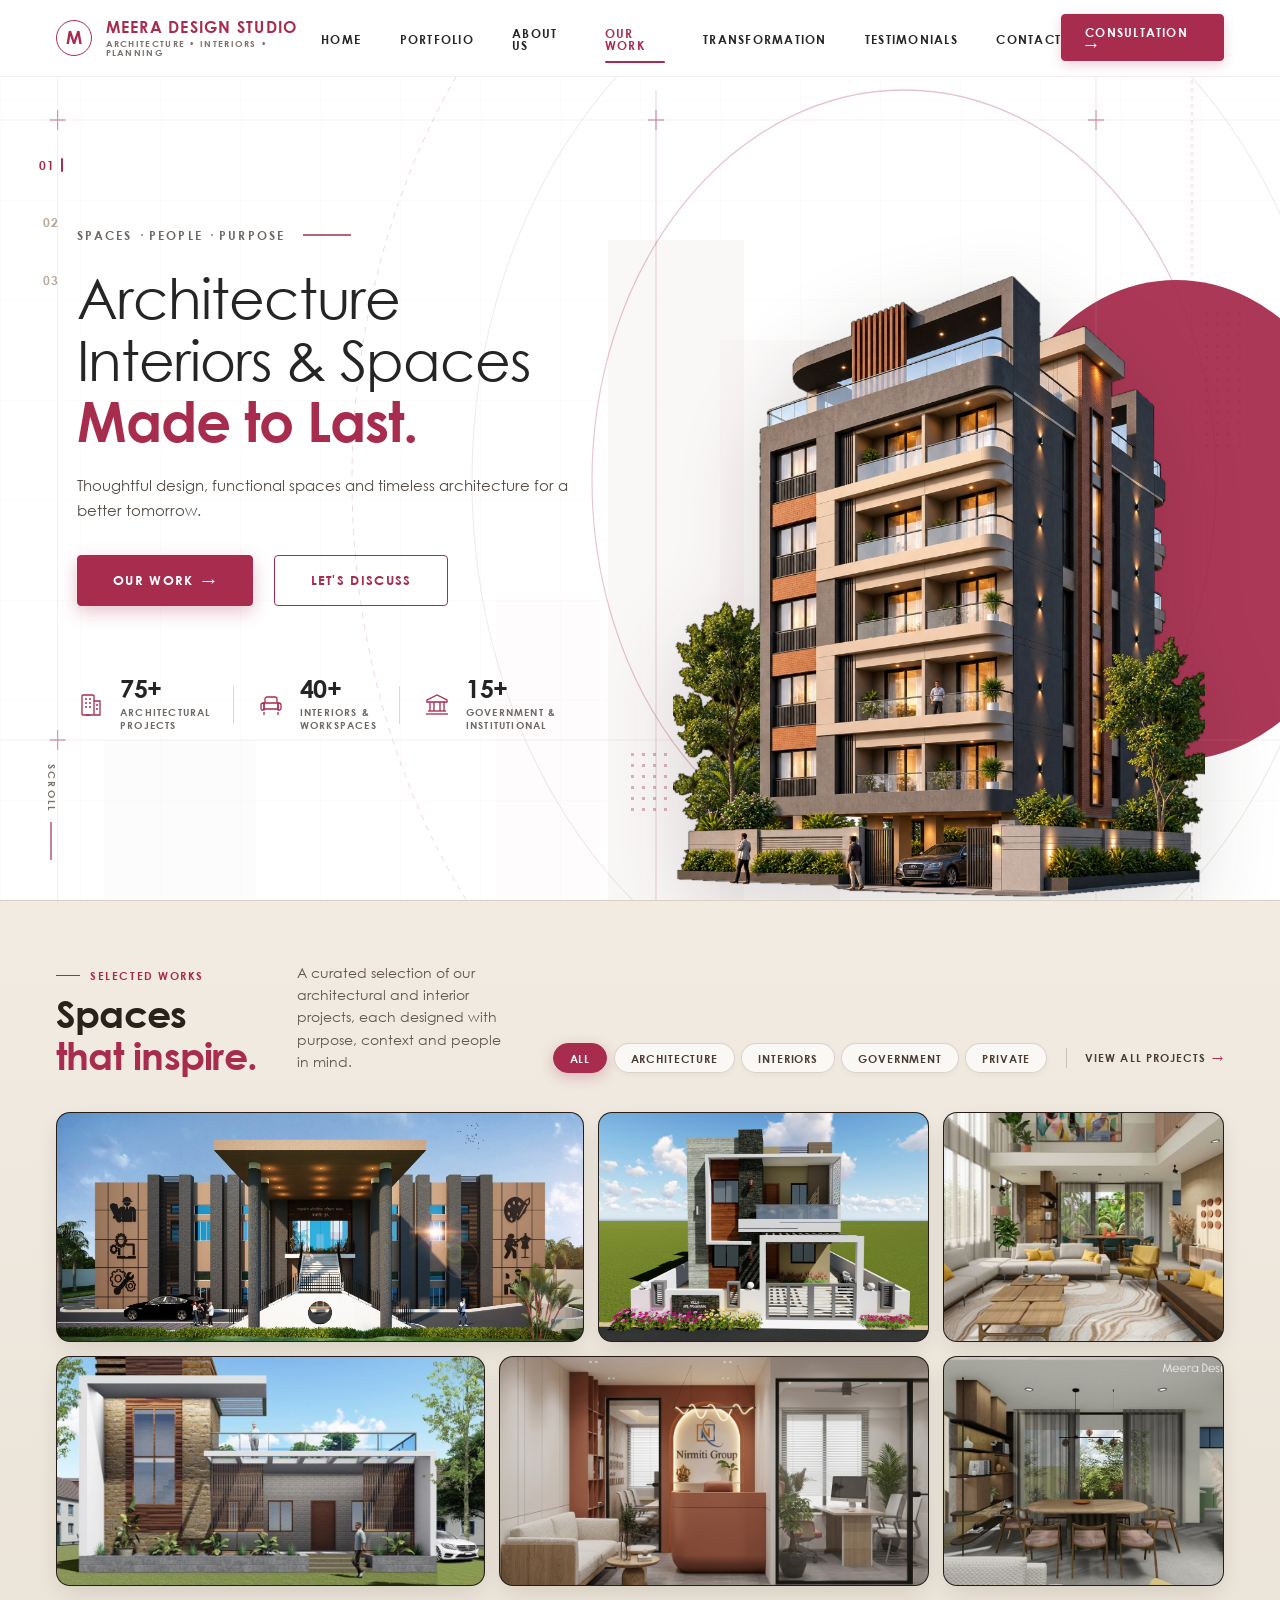
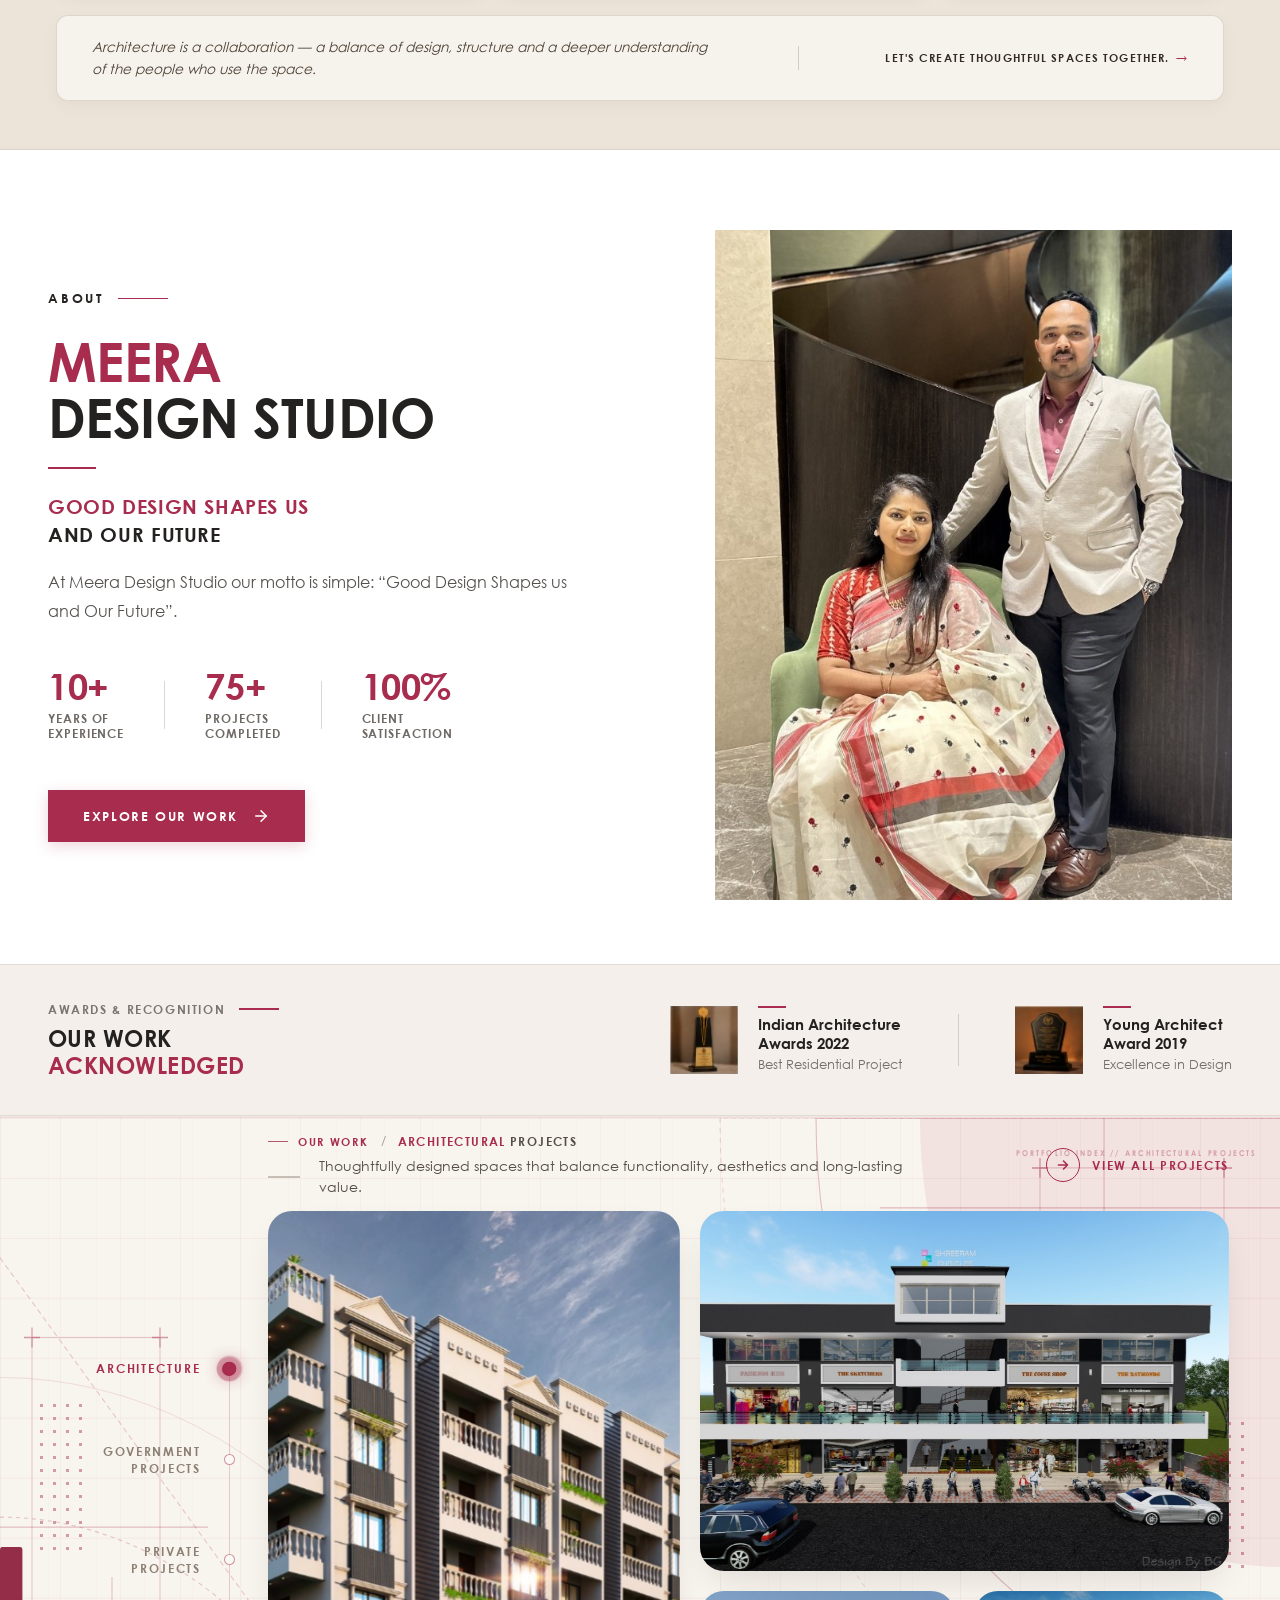
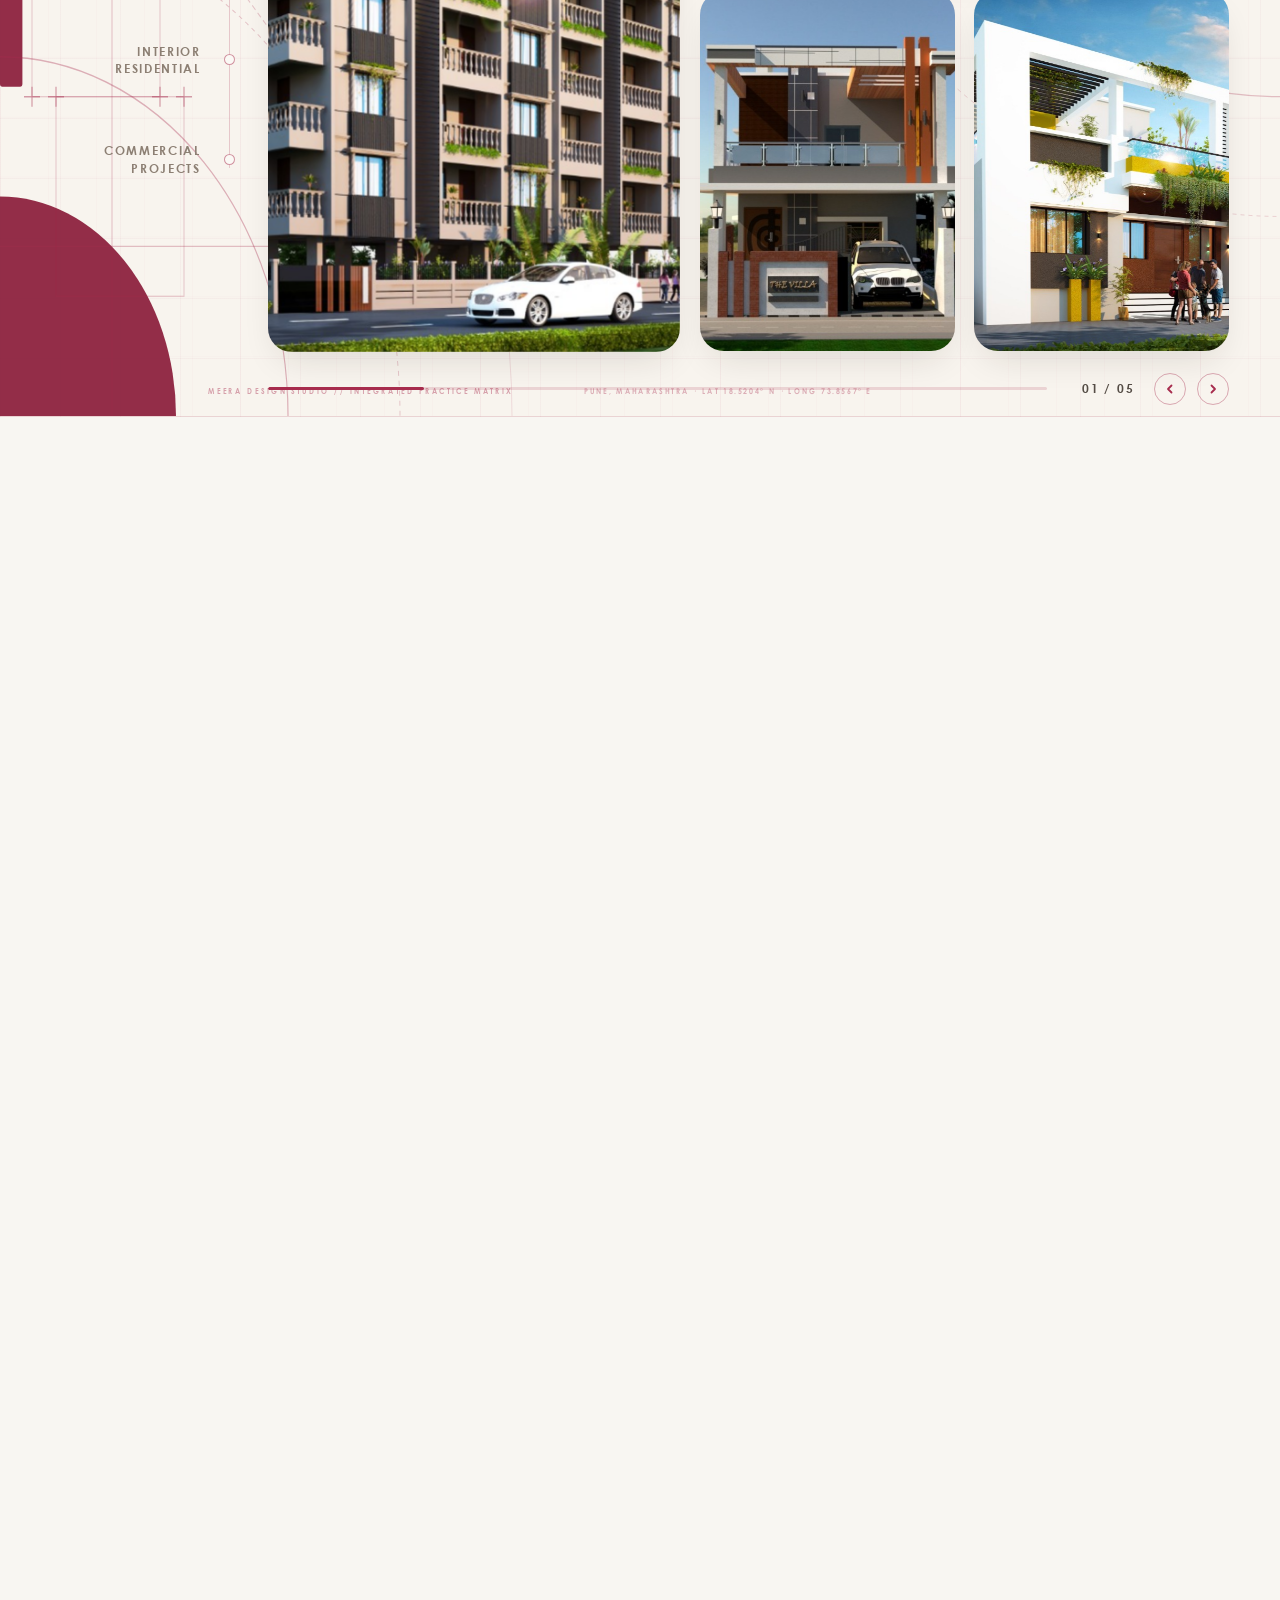
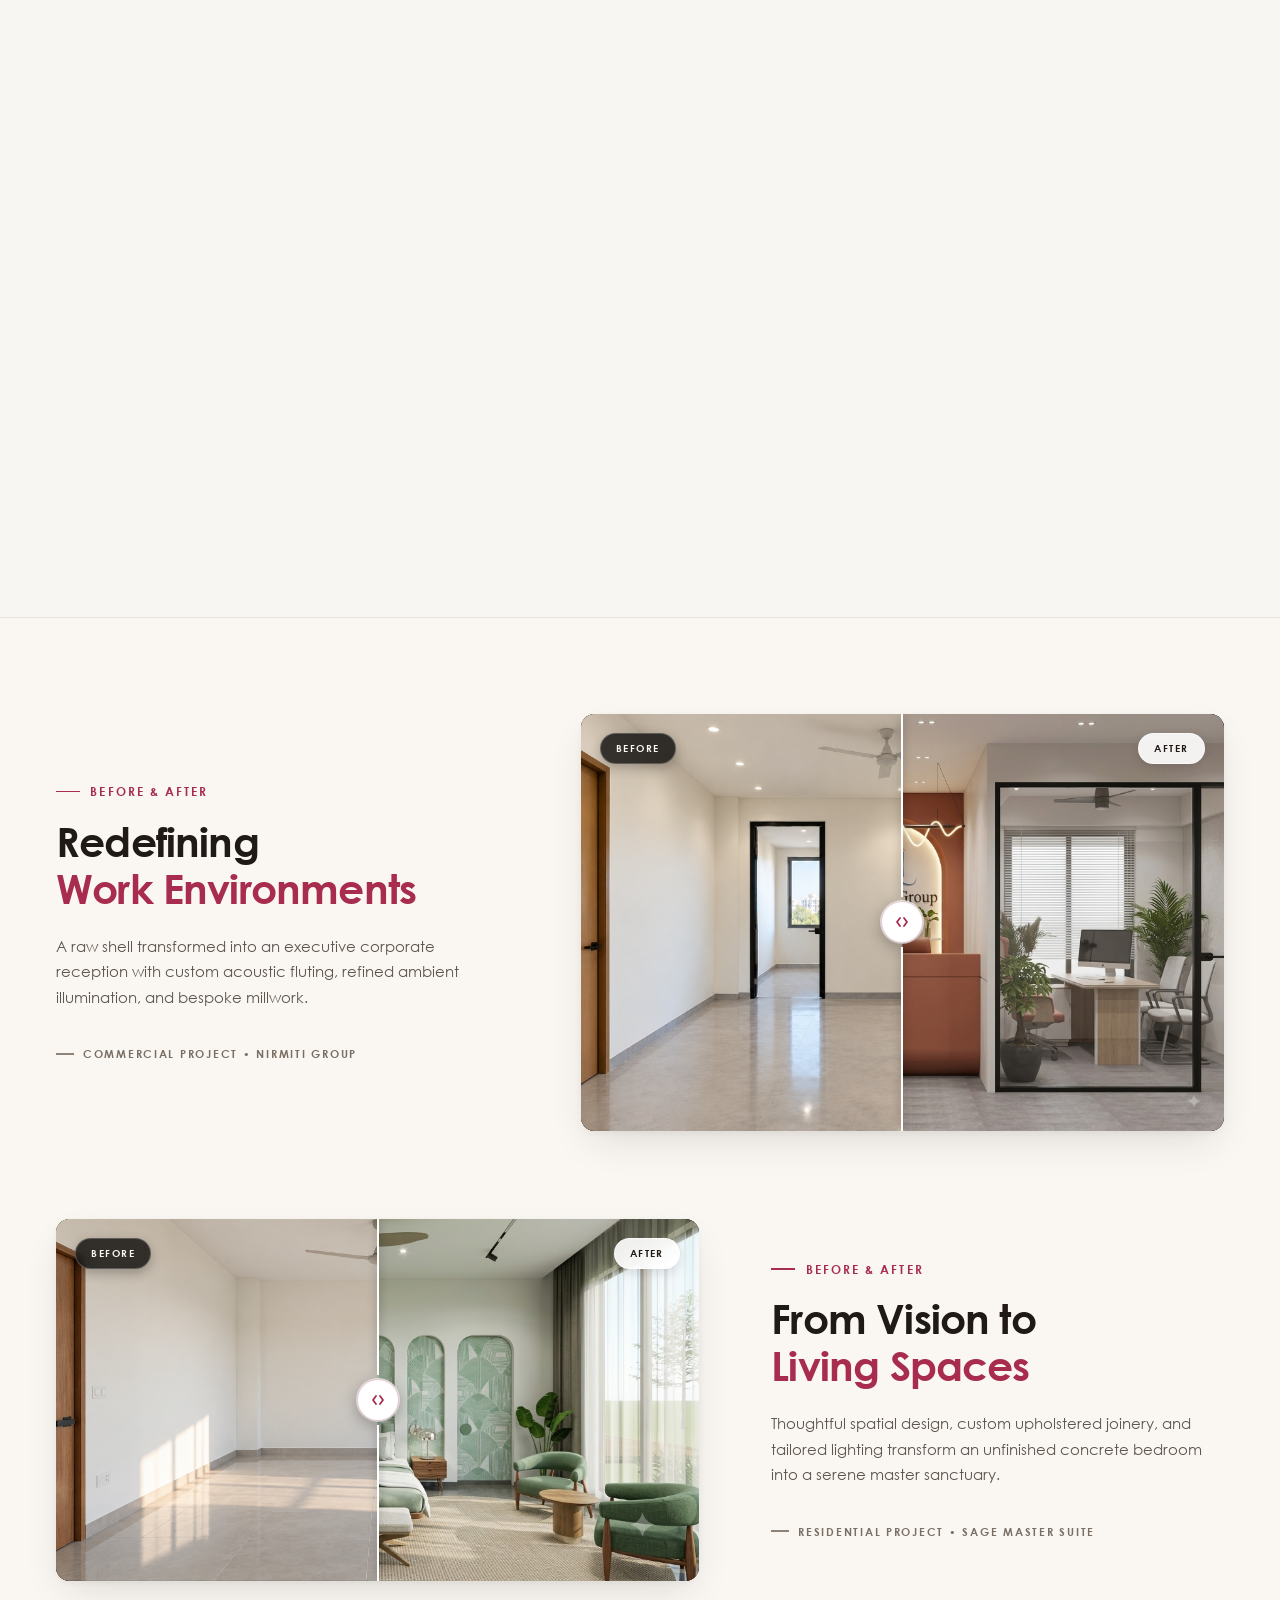
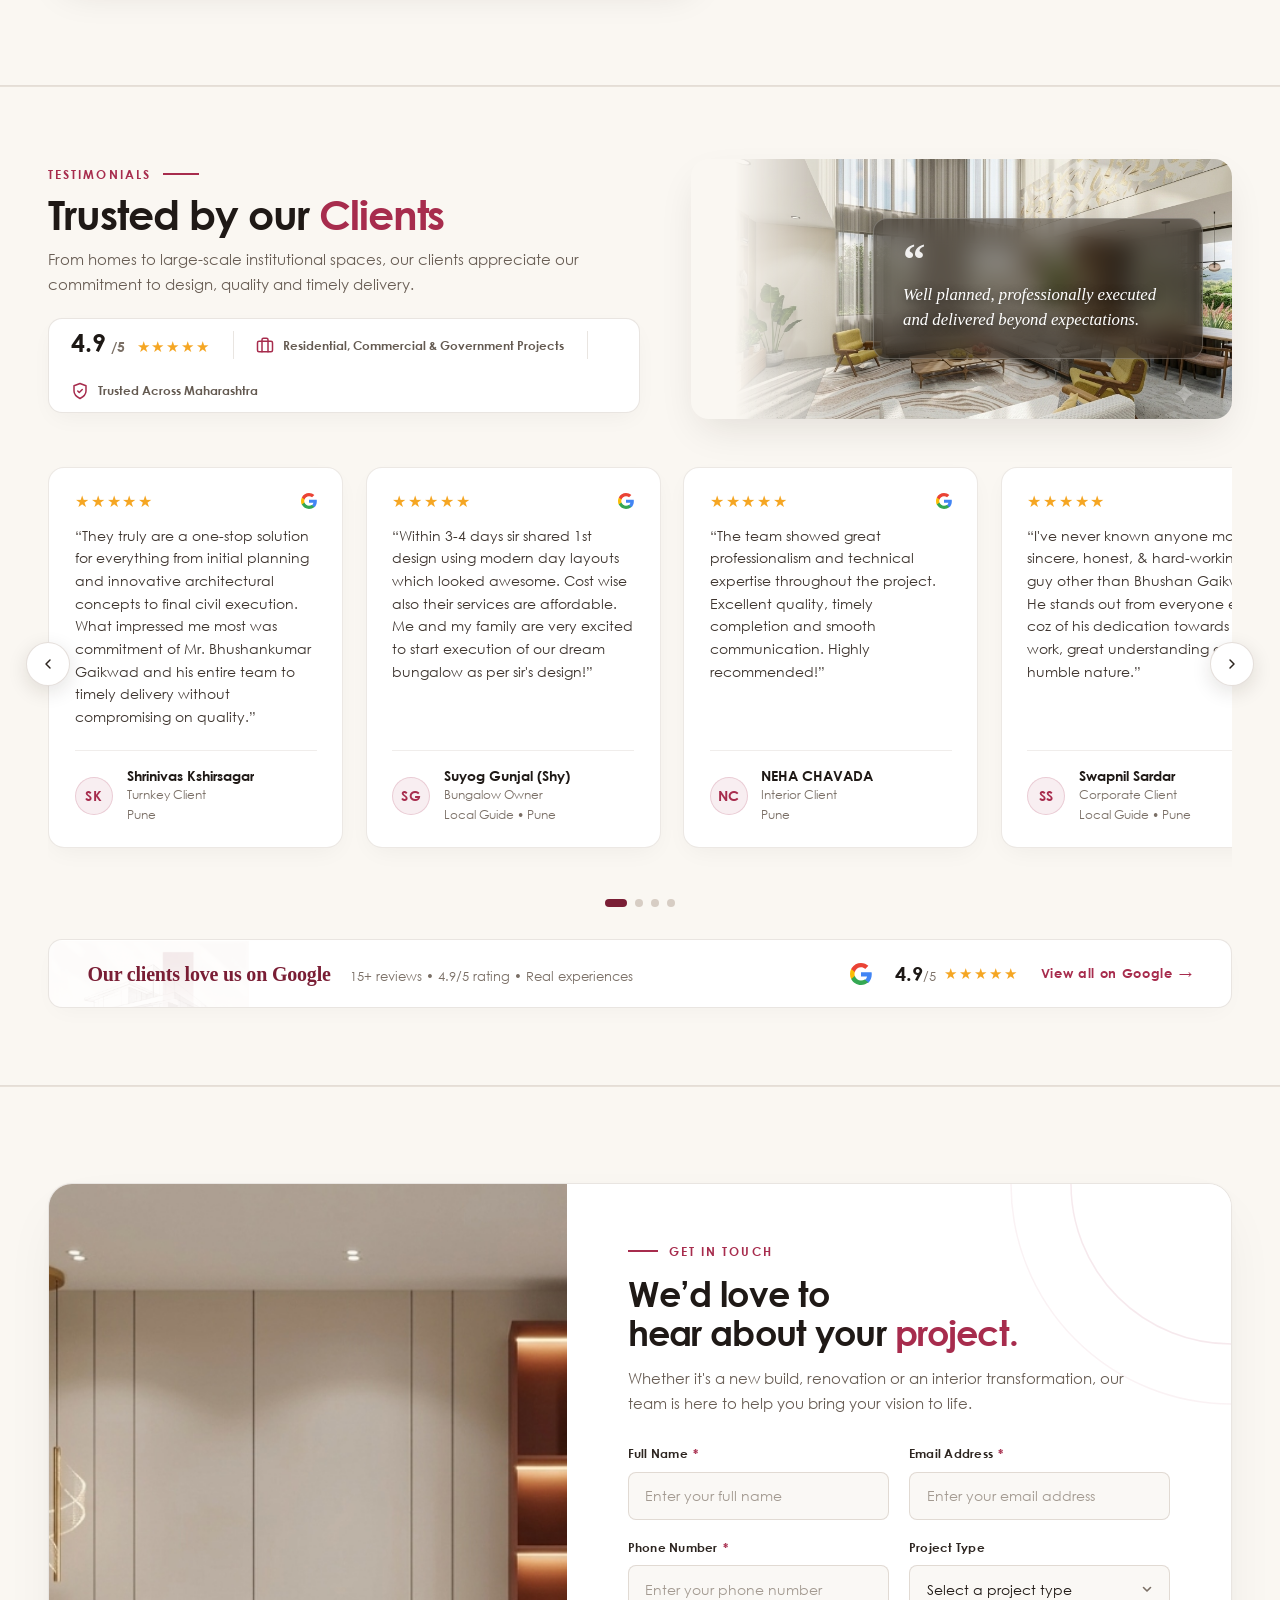
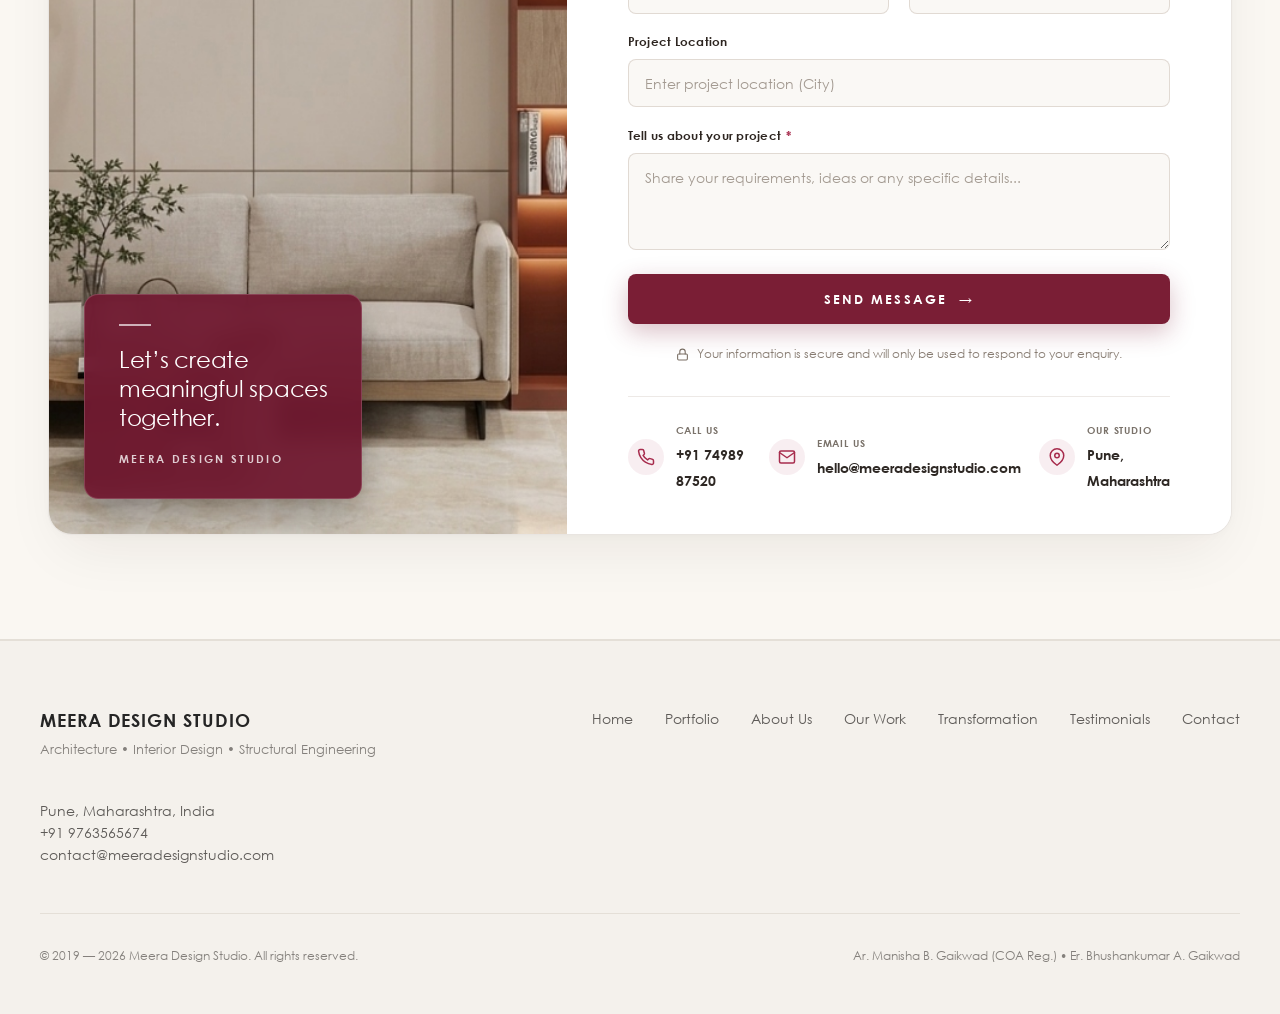
==== commit 37058a4d: "Update hero section: brighter white background and repositioned building image" ====
--- a/index.html
+++ b/index.html
@@ -52,7 +52,7 @@
       <svg class="hero-bg-svg" viewBox="0 0 1600 900" preserveAspectRatio="none">
         <defs>
           <pattern id="heroGridPattern" width="100" height="100" patternUnits="userSpaceOnUse">
-            <path d="M 100 0 L 0 0 0 100" fill="none" stroke="#B9A99B" stroke-width="0.75" stroke-opacity="0.14"/>
+            <path d="M 100 0 L 0 0 0 100" fill="none" stroke="#B9A99B" stroke-width="0.75" stroke-opacity="0.12"/>
           </pattern>
         </defs>
 
@@ -60,36 +60,36 @@
         <rect width="100%" height="100%" fill="url(#heroGridPattern)"/>
 
         <!-- Translucent pale blush geometric massing blocks (behind building) -->
-        <rect x="800" y="240" width="170" height="660" fill="#E9D9D7" fill-opacity="0.5"/>
-        <rect x="940" y="340" width="150" height="560" fill="#E9D9D7" fill-opacity="0.35"/>
-        <rect x="130" y="740" width="190" height="160" fill="#E9D9D7" fill-opacity="0.25"/>
-        <rect x="660" y="600" width="130" height="300" fill="#E9D9D7" fill-opacity="0.22"/>
-
-        <!-- Far-right solid burgundy circle / disk (Key reference focal shape) -->
-        <circle cx="1520" cy="520" r="240" fill="#A72C4D" fill-opacity="0.94"/>
+        <rect x="760" y="240" width="170" height="660" fill="#F4ECEB" fill-opacity="0.42"/>
+        <rect x="900" y="340" width="150" height="560" fill="#F4ECEB" fill-opacity="0.28"/>
+        <rect x="130" y="740" width="190" height="160" fill="#F4ECEB" fill-opacity="0.18"/>
+        <rect x="620" y="600" width="130" height="300" fill="#F4ECEB" fill-opacity="0.16"/>
+
+        <!-- Far-right solid burgundy circle / disk (Key reference focal shape framing right building facade) -->
+        <circle cx="1470" cy="520" r="240" fill="#A72C4D" fill-opacity="0.94"/>
 
         <!-- Oversized concentric circular arcs radiating around building -->
-        <circle cx="1180" cy="480" r="390" fill="none" stroke="#A72C4D" stroke-width="1.4" stroke-opacity="0.32"/>
-        <circle cx="1180" cy="480" r="540" fill="none" stroke="#B9A99B" stroke-width="1.2" stroke-opacity="0.28"/>
-        <circle cx="1180" cy="480" r="690" fill="none" stroke="#A72C4D" stroke-width="1" stroke-dasharray="6 6" stroke-opacity="0.22"/>
+        <circle cx="1130" cy="480" r="390" fill="none" stroke="#A72C4D" stroke-width="1.4" stroke-opacity="0.28"/>
+        <circle cx="1130" cy="480" r="540" fill="none" stroke="#B9A99B" stroke-width="1.2" stroke-opacity="0.24"/>
+        <circle cx="1130" cy="480" r="690" fill="none" stroke="#A72C4D" stroke-width="1" stroke-dasharray="6 6" stroke-opacity="0.2"/>
 
         <!-- Architectural construction guidelines & elevation lines -->
         <!-- Vertical guide along left spine -->
-        <line x1="72" y1="0" x2="72" y2="900" stroke="#B9A99B" stroke-width="1" stroke-opacity="0.22"/>
+        <line x1="72" y1="0" x2="72" y2="900" stroke="#B9A99B" stroke-width="1" stroke-opacity="0.2"/>
         <!-- Horizontal guide below header -->
-        <line x1="0" y1="120" x2="1600" y2="120" stroke="#B9A99B" stroke-width="1" stroke-opacity="0.2"/>
+        <line x1="0" y1="120" x2="1600" y2="120" stroke="#B9A99B" stroke-width="1" stroke-opacity="0.18"/>
         <!-- Horizontal guide across stats baseline -->
-        <line x1="0" y1="740" x2="1600" y2="740" stroke="#B9A99B" stroke-width="1" stroke-opacity="0.2"/>
+        <line x1="0" y1="740" x2="1600" y2="740" stroke="#B9A99B" stroke-width="1" stroke-opacity="0.18"/>
         <!-- Vertical elevation guides behind building -->
-        <line x1="860" y1="90" x2="860" y2="900" stroke="#A72C4D" stroke-width="1.2" stroke-opacity="0.24"/>
-        <line x1="1420" y1="60" x2="1420" y2="900" stroke="#B9A99B" stroke-width="1.2" stroke-opacity="0.28"/>
-        <line x1="1540" y1="0" x2="1540" y2="900" stroke="#A72C4D" stroke-width="1" stroke-dasharray="4 4" stroke-opacity="0.28"/>
+        <line x1="820" y1="90" x2="820" y2="900" stroke="#A72C4D" stroke-width="1.2" stroke-opacity="0.22"/>
+        <line x1="1370" y1="60" x2="1370" y2="900" stroke="#B9A99B" stroke-width="1.2" stroke-opacity="0.25"/>
+        <line x1="1490" y1="0" x2="1490" y2="900" stroke="#A72C4D" stroke-width="1" stroke-dasharray="4 4" stroke-opacity="0.25"/>
 
         <!-- Architectural Crosshair Ticks (+) -->
         <path d="M 62 120 L 82 120 M 72 110 L 72 130" stroke="#A72C4D" stroke-width="1.5" stroke-opacity="0.45"/>
         <path d="M 62 740 L 82 740 M 72 730 L 72 750" stroke="#A72C4D" stroke-width="1.5" stroke-opacity="0.45"/>
-        <path d="M 850 120 L 870 120 M 860 110 L 860 130" stroke="#A72C4D" stroke-width="1.5" stroke-opacity="0.45"/>
-        <path d="M 1410 120 L 1430 120 M 1420 110 L 1420 130" stroke="#A72C4D" stroke-width="1.5" stroke-opacity="0.45"/>
+        <path d="M 810 120 L 830 120 M 820 110 L 820 130" stroke="#A72C4D" stroke-width="1.5" stroke-opacity="0.45"/>
+        <path d="M 1360 120 L 1380 120 M 1370 110 L 1370 130" stroke="#A72C4D" stroke-width="1.5" stroke-opacity="0.45"/>
       </svg>
 
       <!-- Minimal dot matrix clusters (Reference feature) -->
--- a/css/style.css
+++ b/css/style.css
@@ -127,13 +127,13 @@
   left: 0;
   right: 0;
   z-index: 1000;
-  background: #F5F0E9;
-  border-bottom: 1px solid rgba(185, 169, 155, 0.28);
+  background: #FFFFFF;
+  border-bottom: 1px solid rgba(185, 169, 155, 0.18);
   transition: background 0.3s ease, border-color 0.3s ease, box-shadow 0.3s ease;
 }
 
 .site-header.scrolled {
-  background: rgba(245, 240, 233, 0.96);
+  background: rgba(255, 255, 255, 0.96);
   backdrop-filter: blur(12px);
   -webkit-backdrop-filter: blur(12px);
   box-shadow: 0 4px 20px rgba(35, 25, 20, 0.05);
@@ -281,7 +281,7 @@
   position: relative;
   width: 100%;
   min-height: 100vh;
-  background-color: #F5F0E9;
+  background-color: #FFFFFF;
   overflow: hidden;
   display: flex;
   align-items: stretch;
@@ -596,13 +596,14 @@
 
 /* ── RIGHT VISUAL COLUMN (BUILDING CUTOUT) ── */
 .hero-visual-col {
-  flex: 1 1 46%;
+  flex: 1 1 48%;
   display: flex;
   align-items: flex-end;
-  justify-content: flex-end;
+  justify-content: flex-start;
   position: relative;
   z-index: 2;
   pointer-events: none;
+  padding-left: 1rem;
 }
 
 .hero-building-frame {
@@ -611,17 +612,18 @@
   height: 100%;
   display: flex;
   align-items: flex-end;
-  justify-content: flex-end;
+  justify-content: center;
+  transform: translateX(-55px);
 }
 
 .hero-building-img {
   width: auto;
-  height: 92vh;
-  max-height: 820px;
+  height: 96vh;
+  max-height: 890px;
   object-fit: contain;
-  object-position: bottom right;
+  object-position: bottom center;
   display: block;
-  filter: drop-shadow(0 20px 35px rgba(35, 25, 20, 0.14));
+  filter: drop-shadow(0 20px 40px rgba(35, 25, 20, 0.16));
   pointer-events: auto;
 }
 
@@ -630,9 +632,12 @@
   .hero-container {
     padding: 0 2.5rem 0 4.8rem;
   }
+  .hero-building-frame {
+    transform: translateX(-35px);
+  }
   .hero-building-img {
-    height: 85vh;
-    max-height: 720px;
+    height: 88vh;
+    max-height: 770px;
   }
   .hero-stats-row {
     gap: 1.4rem;
@@ -649,15 +654,18 @@
   .hero-headline {
     font-size: clamp(2.3rem, 3.8vw, 3.4rem);
   }
+  .hero-building-frame {
+    transform: translateX(-20px);
+  }
   .hero-building-img {
-    height: 75vh;
-    max-height: 620px;
+    height: 78vh;
+    max-height: 660px;
   }
 }
 
 @media (max-width: 992px) {
   .site-header {
-    background: #F5F0E9;
+    background: #FFFFFF;
   }
   .header-inner {
     padding: 0.85rem 1.8rem;
@@ -697,10 +705,13 @@
     justify-content: center;
     margin-top: 1rem;
   }
+  .hero-building-frame {
+    transform: none;
+  }
   .hero-building-img {
     height: auto;
-    max-height: 520px;
-    max-width: 90%;
+    max-height: 560px;
+    max-width: 92%;
     margin: 0 auto;
     object-position: bottom center;
   }
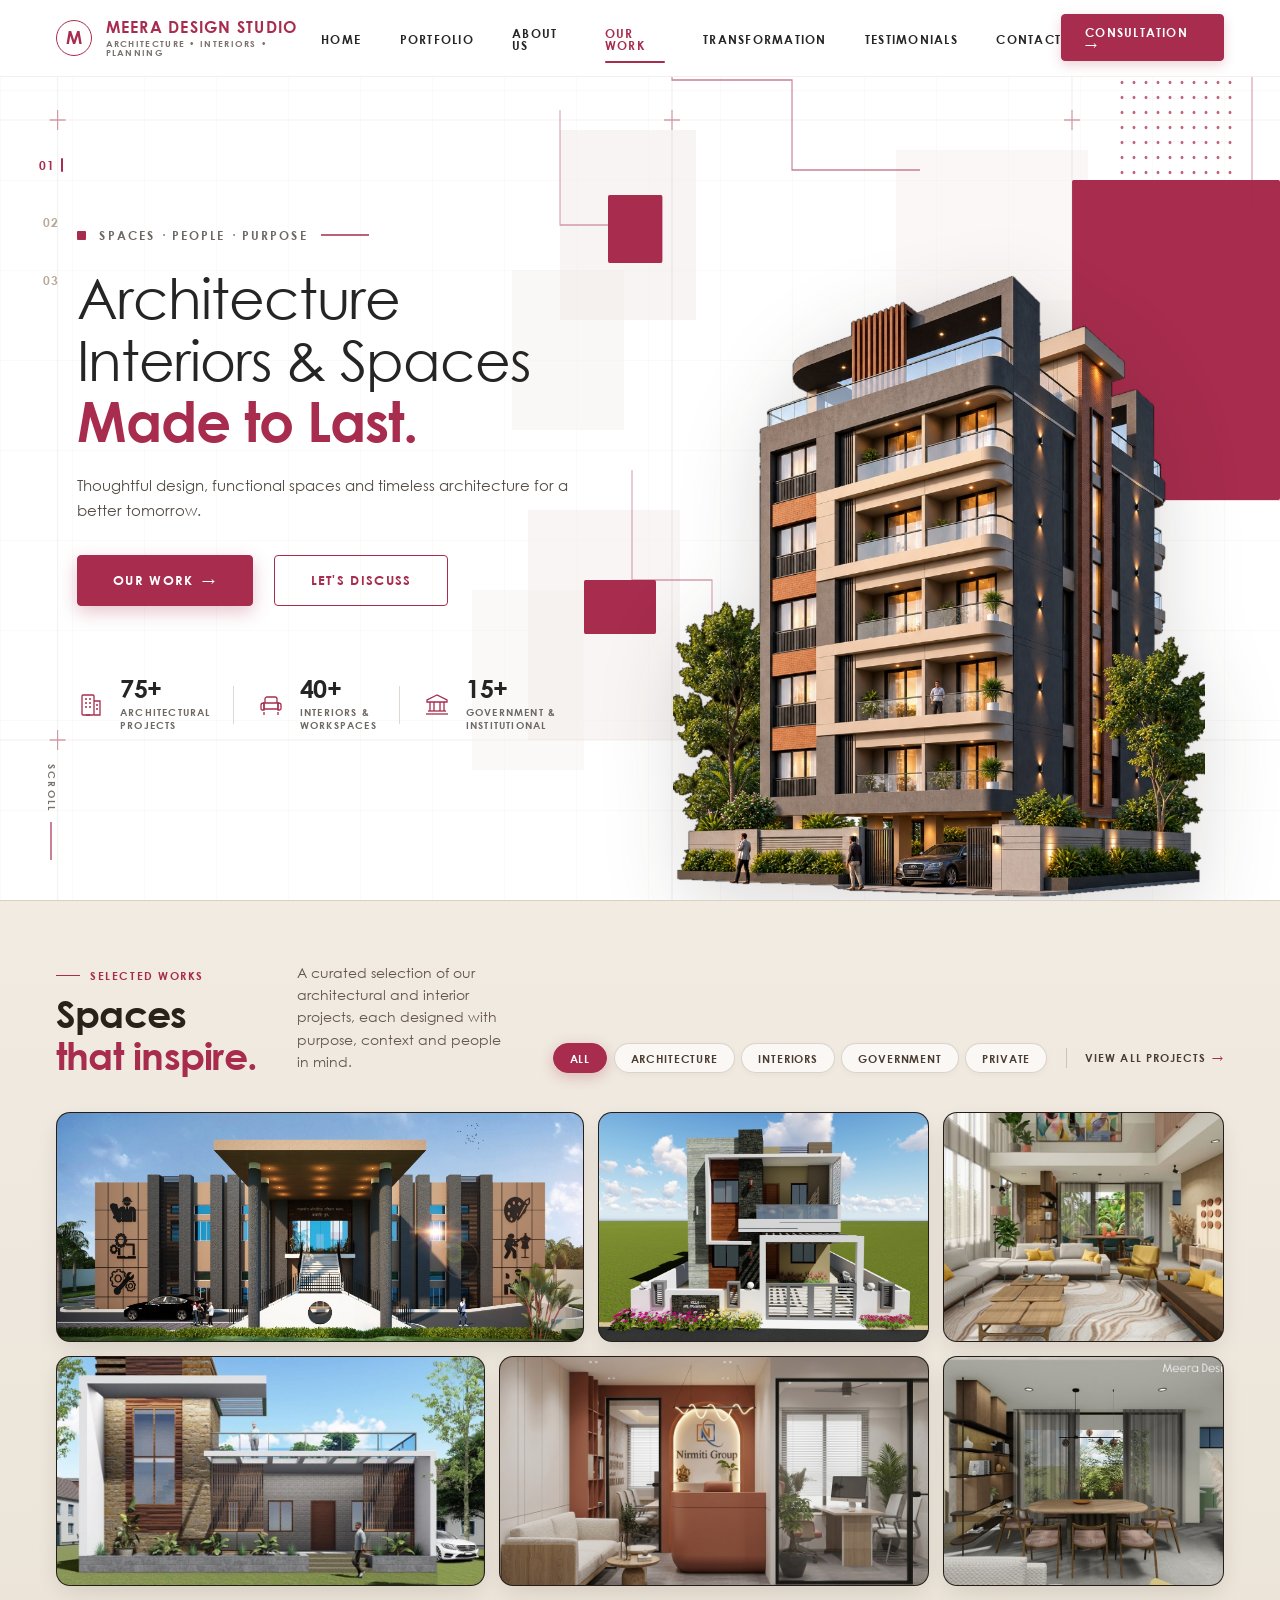
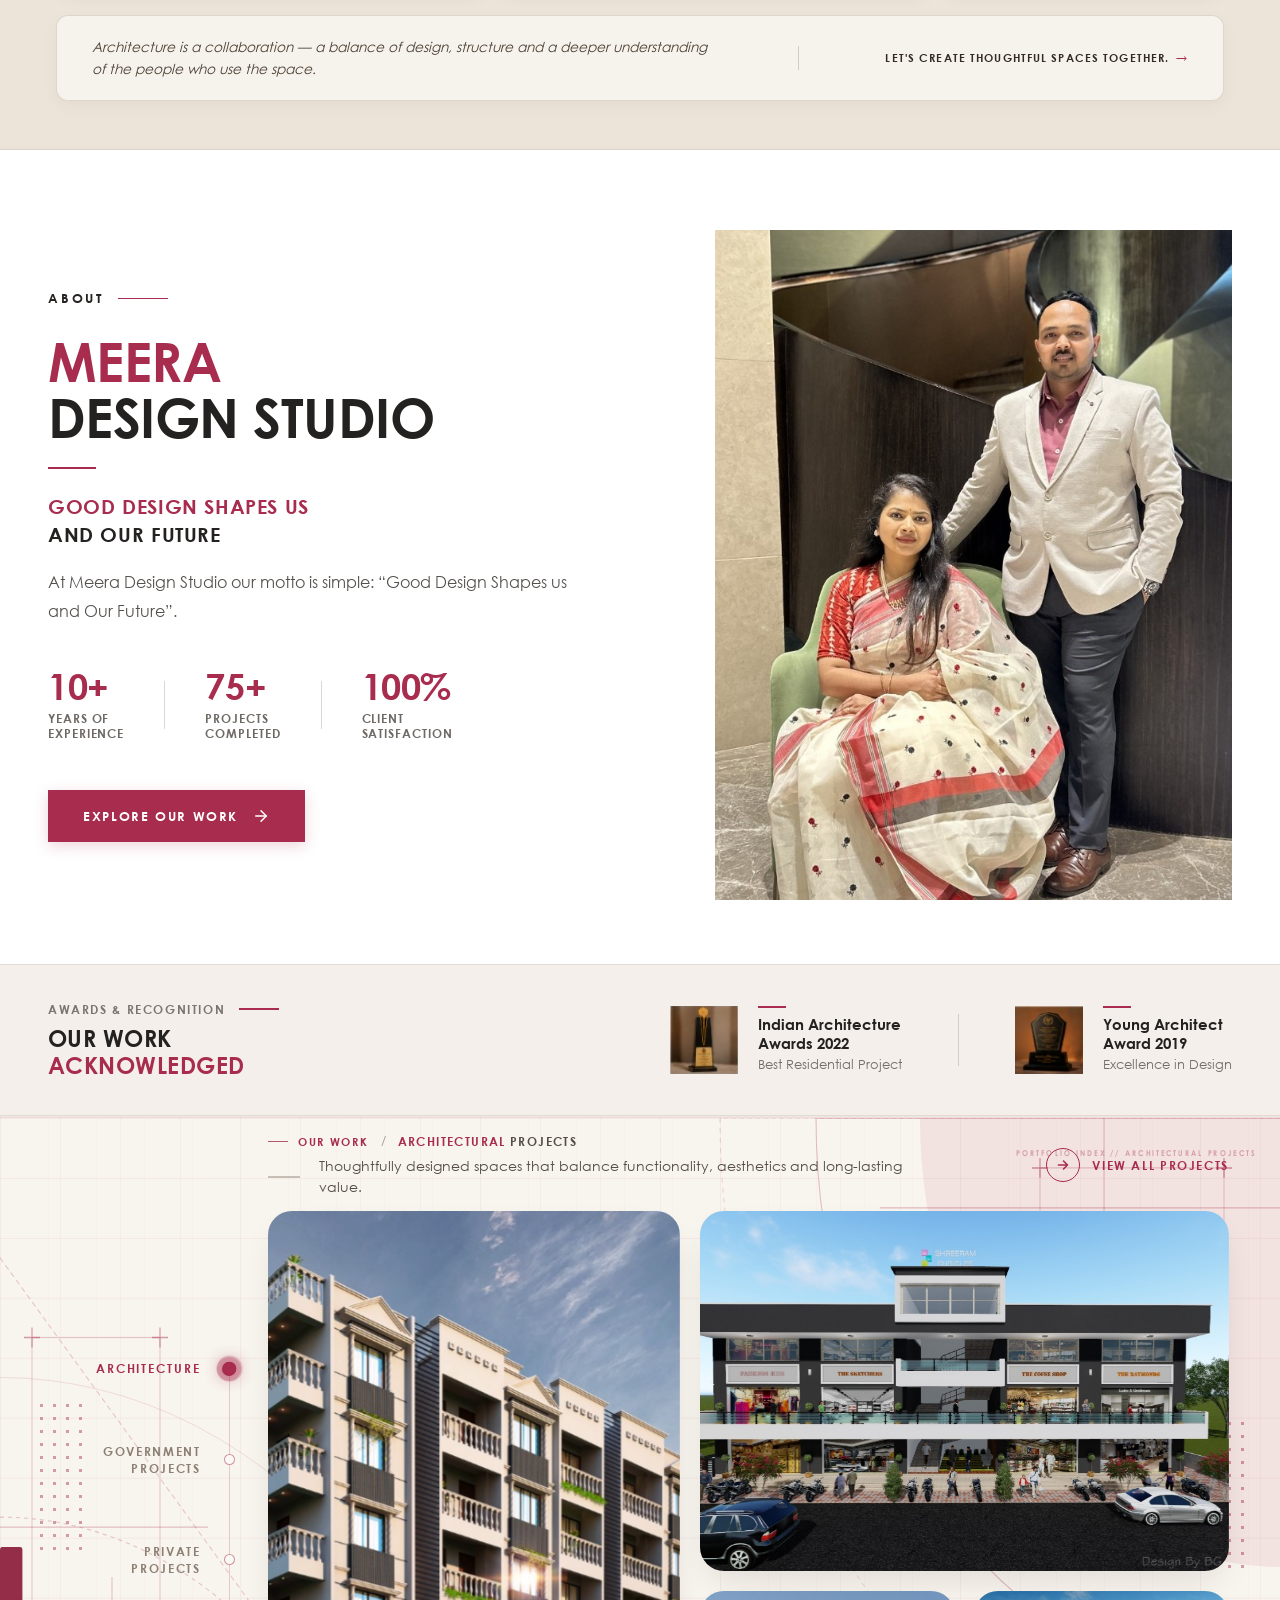
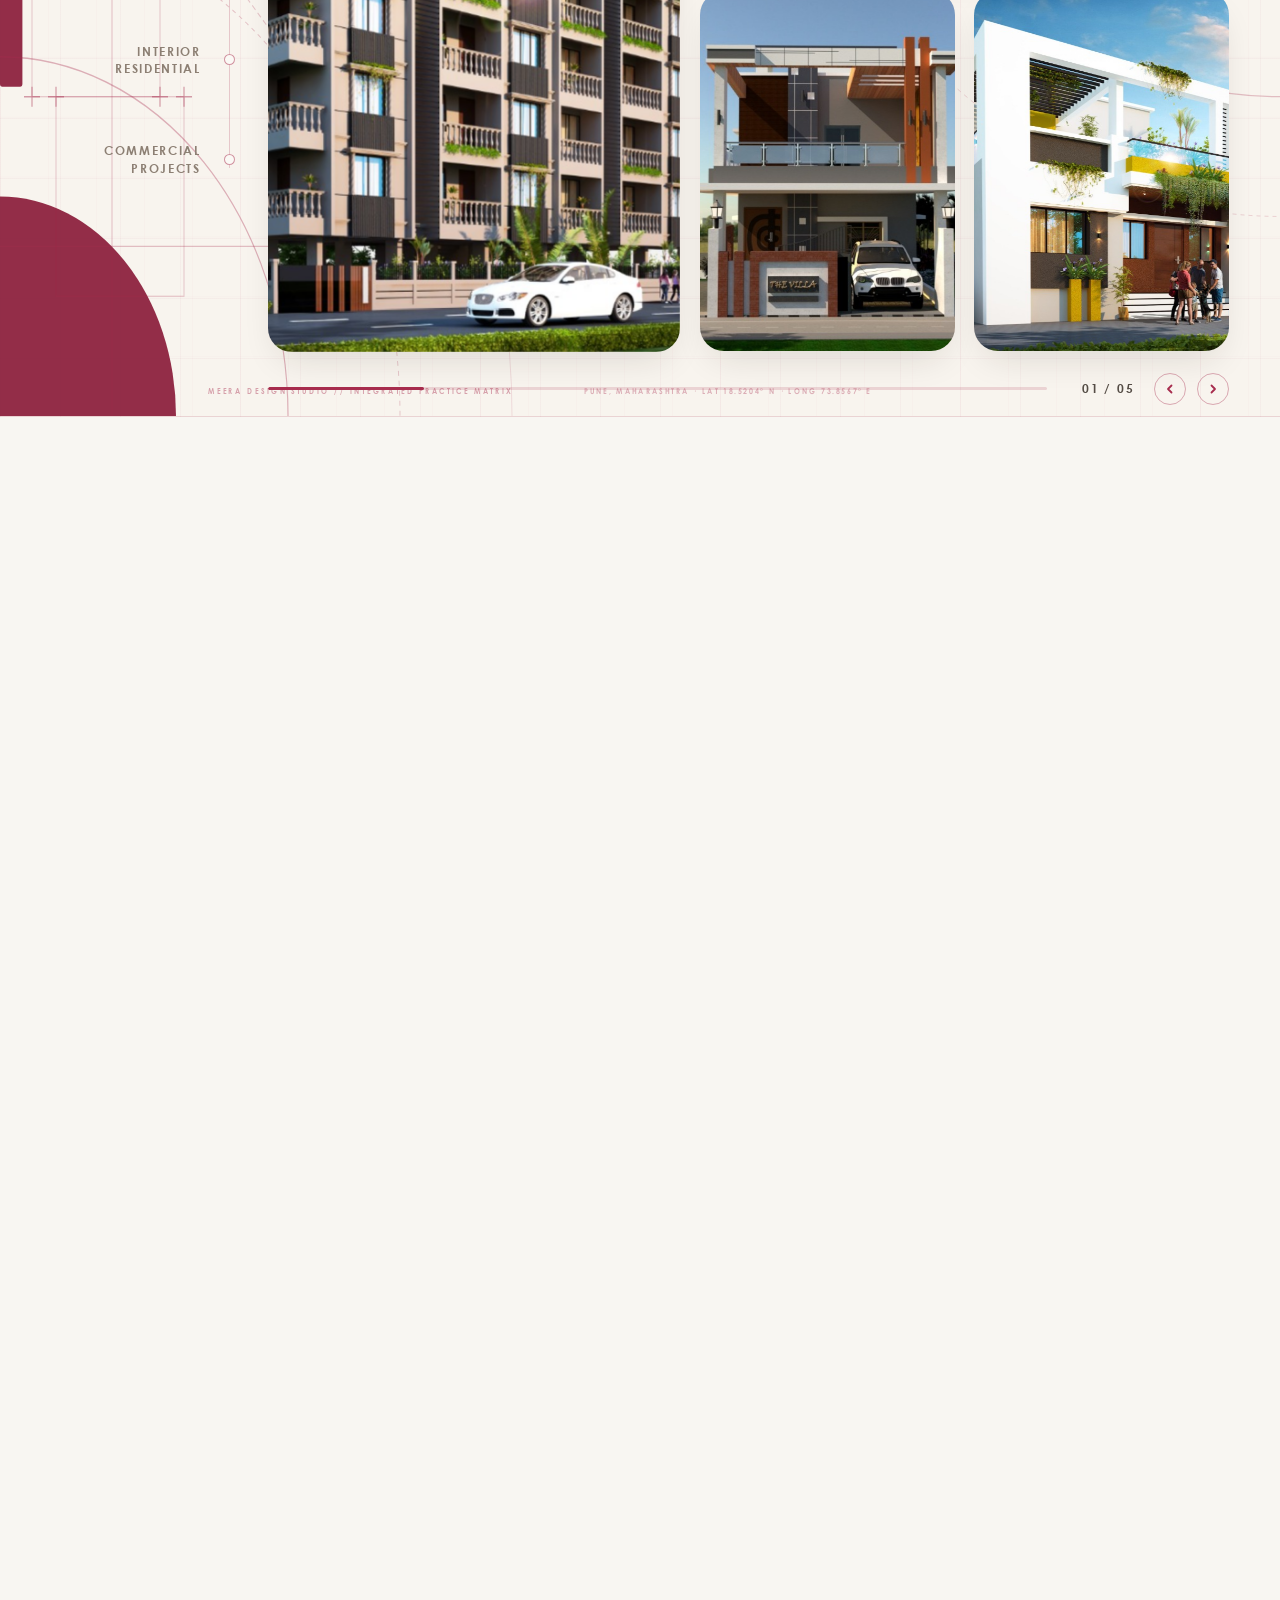
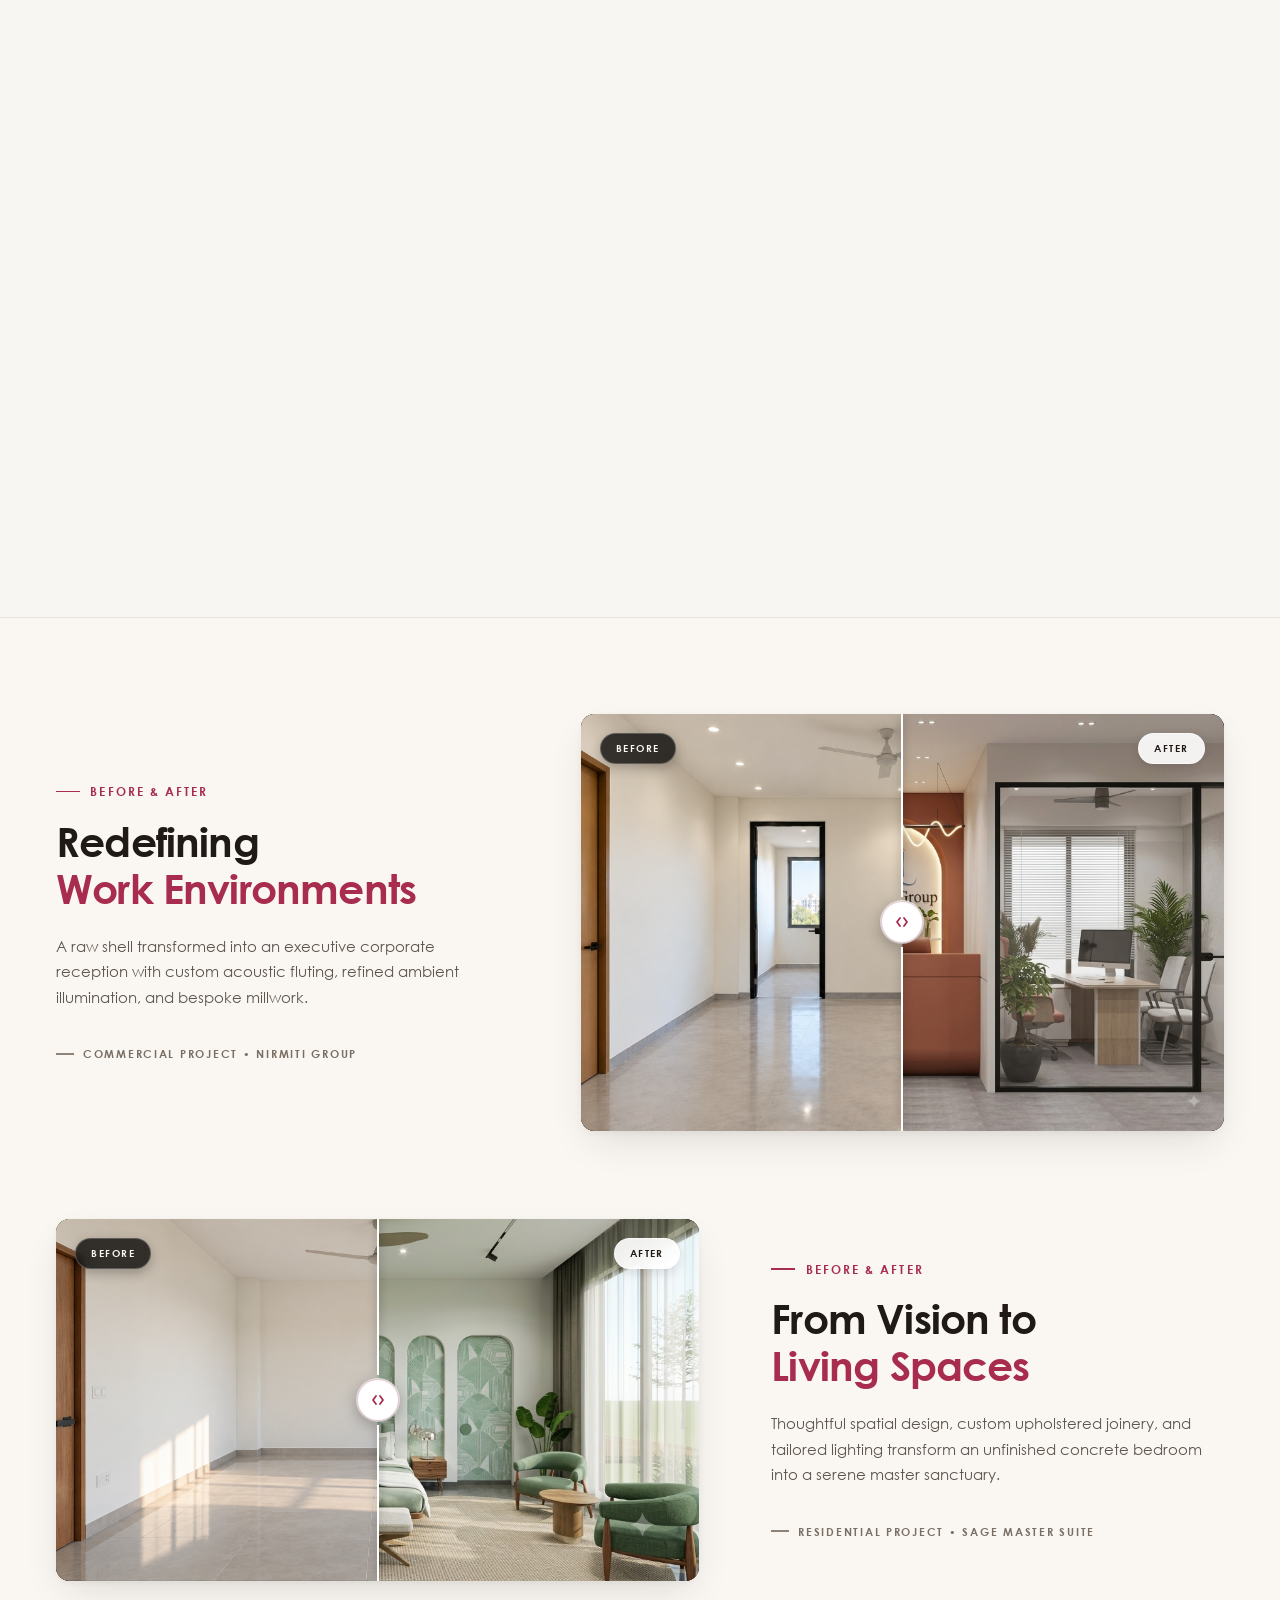
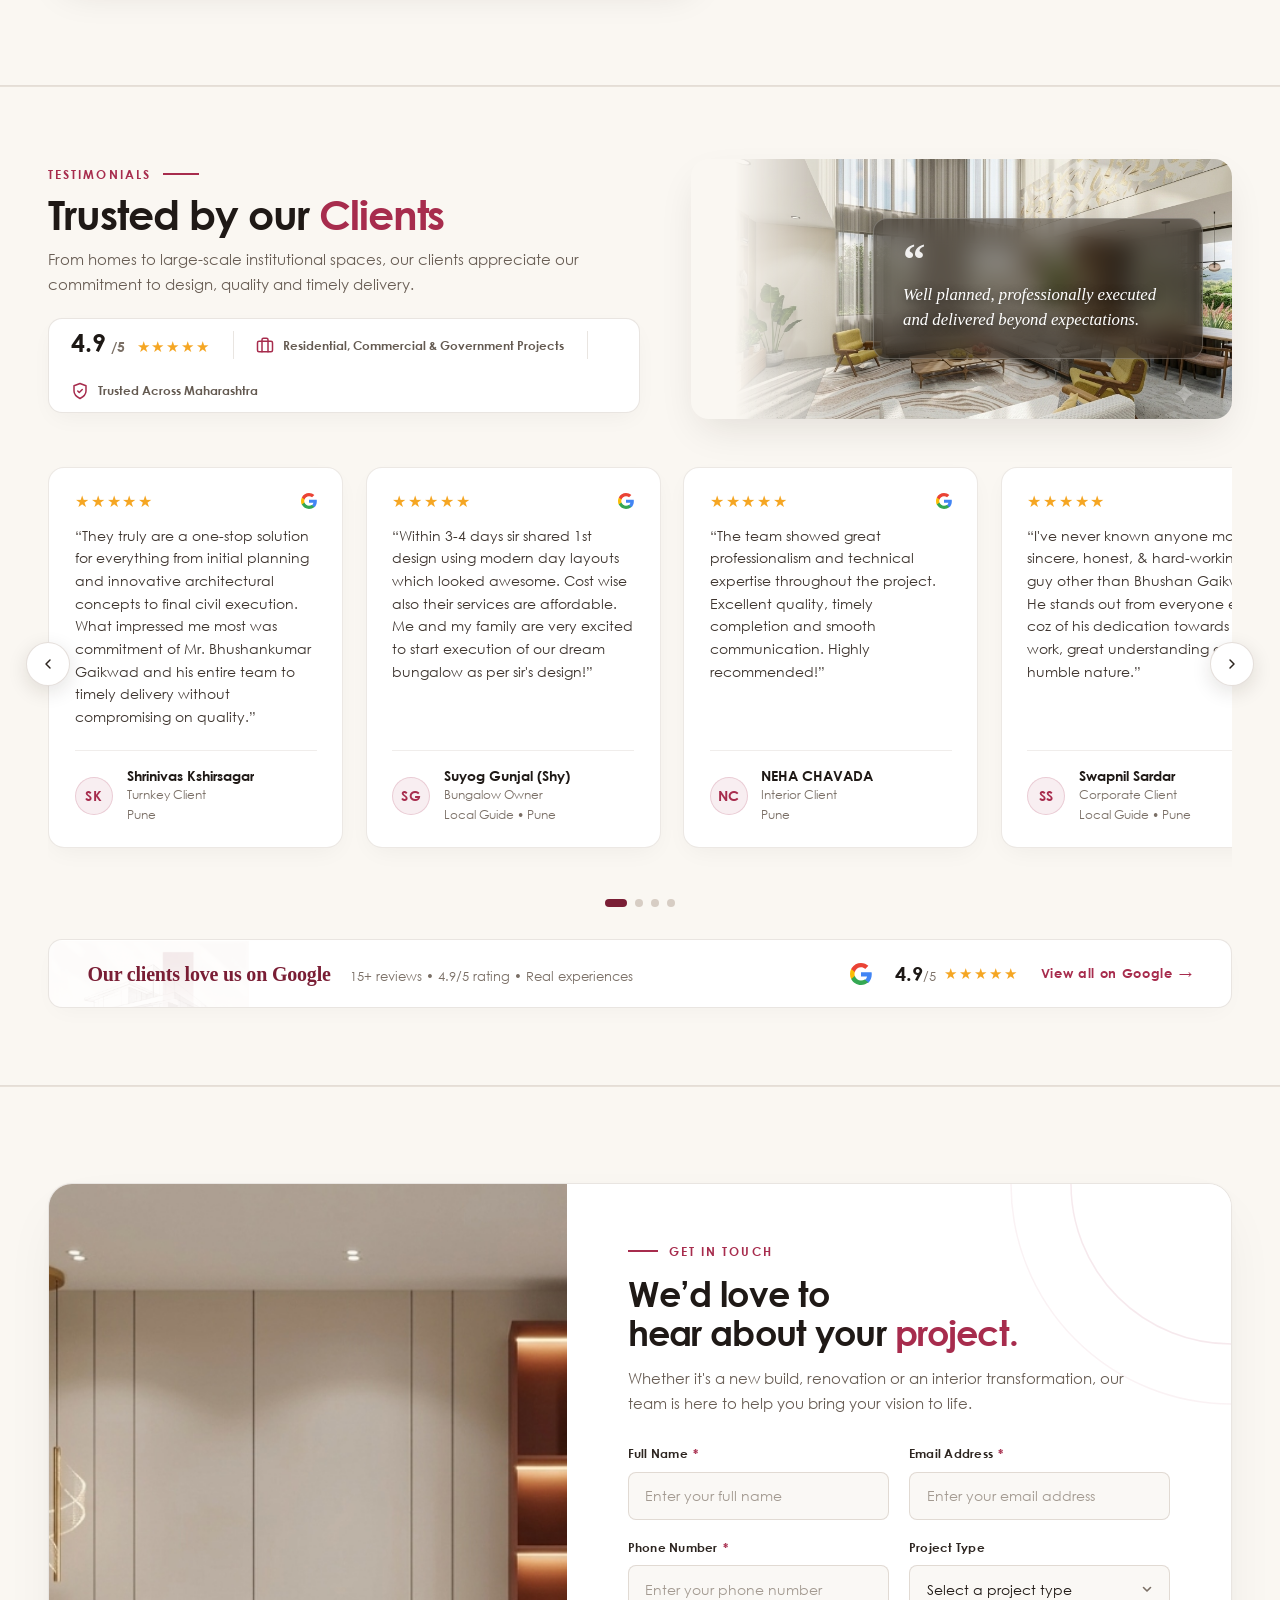
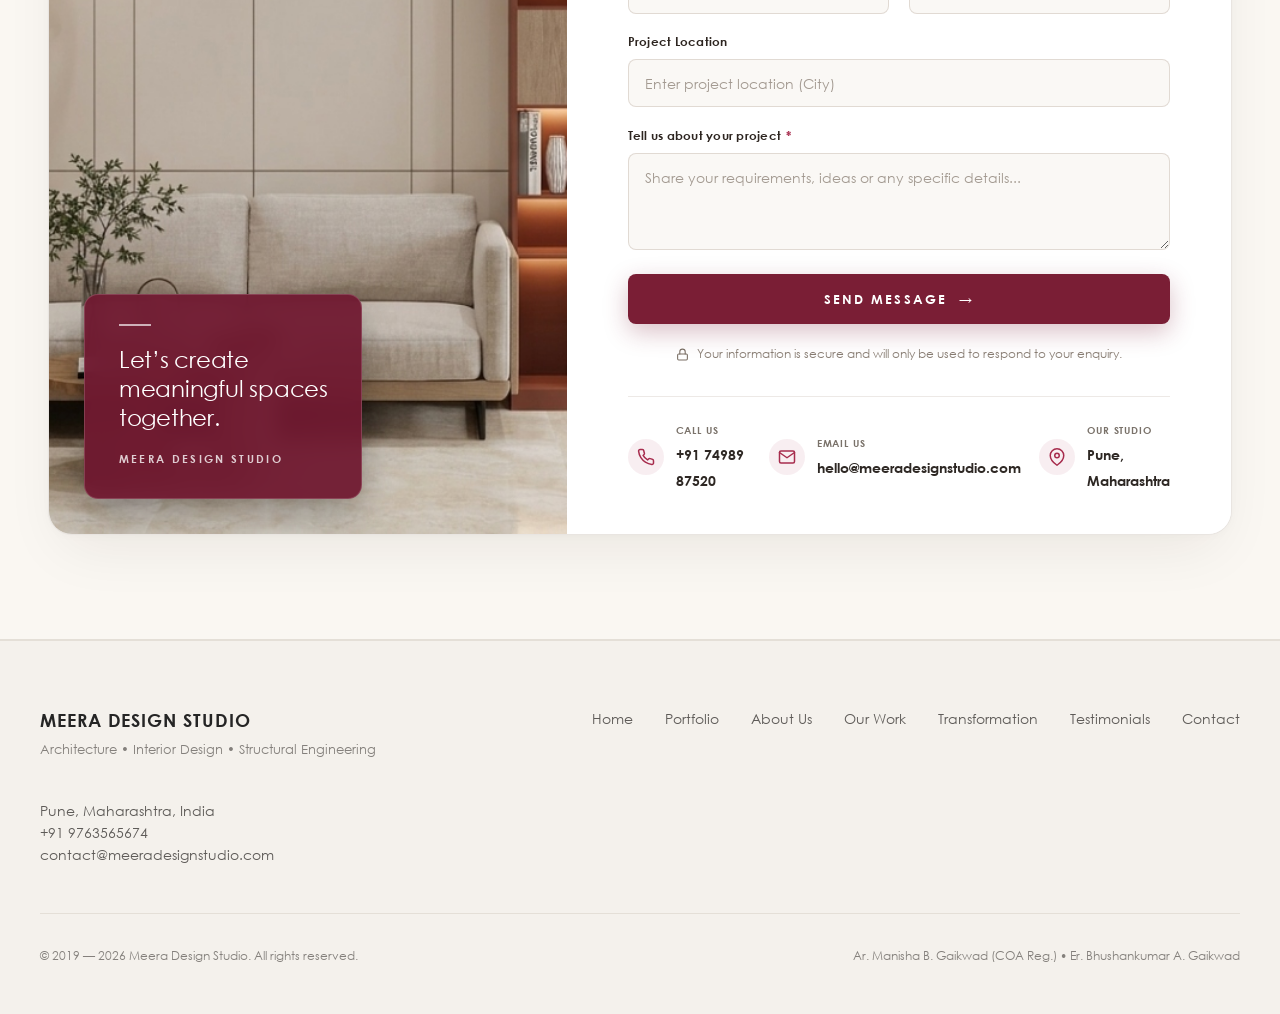
==== commit 7375264f: "Update hero background geometry to match modernist architectural layout" ====
--- a/index.html
+++ b/index.html
@@ -51,50 +51,63 @@
     <div class="hero-bg-canvas" aria-hidden="true">
       <svg class="hero-bg-svg" viewBox="0 0 1600 900" preserveAspectRatio="none">
         <defs>
-          <pattern id="heroGridPattern" width="100" height="100" patternUnits="userSpaceOnUse">
-            <path d="M 100 0 L 0 0 0 100" fill="none" stroke="#B9A99B" stroke-width="0.75" stroke-opacity="0.12"/>
+          <!-- Base architectural grid pattern -->
+          <pattern id="heroGridPattern" width="90" height="90" patternUnits="userSpaceOnUse">
+            <path d="M 90 0 L 0 0 0 90" fill="none" stroke="#B9A99B" stroke-width="0.75" stroke-opacity="0.16"/>
+          </pattern>
+
+          <!-- Top-right dot matrix pattern -->
+          <pattern id="heroDotGrid" width="15" height="15" patternUnits="userSpaceOnUse">
+            <circle cx="7.5" cy="7.5" r="1.8" fill="#A72C4D" fill-opacity="0.72"/>
           </pattern>
         </defs>
 
         <!-- Base architectural grid fill -->
         <rect width="100%" height="100%" fill="url(#heroGridPattern)"/>
 
-        <!-- Translucent pale blush geometric massing blocks (behind building) -->
-        <rect x="760" y="240" width="170" height="660" fill="#F4ECEB" fill-opacity="0.42"/>
-        <rect x="900" y="340" width="150" height="560" fill="#F4ECEB" fill-opacity="0.28"/>
-        <rect x="130" y="740" width="190" height="160" fill="#F4ECEB" fill-opacity="0.18"/>
-        <rect x="620" y="600" width="130" height="300" fill="#F4ECEB" fill-opacity="0.16"/>
-
-        <!-- Far-right solid burgundy circle / disk (Key reference focal shape framing right building facade) -->
-        <circle cx="1470" cy="520" r="240" fill="#A72C4D" fill-opacity="0.94"/>
-
-        <!-- Oversized concentric circular arcs radiating around building -->
-        <circle cx="1130" cy="480" r="390" fill="none" stroke="#A72C4D" stroke-width="1.4" stroke-opacity="0.28"/>
-        <circle cx="1130" cy="480" r="540" fill="none" stroke="#B9A99B" stroke-width="1.2" stroke-opacity="0.24"/>
-        <circle cx="1130" cy="480" r="690" fill="none" stroke="#A72C4D" stroke-width="1" stroke-dasharray="6 6" stroke-opacity="0.2"/>
-
-        <!-- Architectural construction guidelines & elevation lines -->
-        <!-- Vertical guide along left spine -->
+        <!-- Architectural massing blocks (pale translucent blush/stone layering) -->
+        <rect x="700" y="130" width="170" height="190" fill="#EFE8E6" fill-opacity="0.48"/>
+        <rect x="640" y="270" width="140" height="160" fill="#EFE8E6" fill-opacity="0.32"/>
+        <rect x="660" y="510" width="190" height="230" fill="#EFE8E6" fill-opacity="0.45"/>
+        <rect x="590" y="590" width="140" height="180" fill="#EFE8E6" fill-opacity="0.28"/>
+        <rect x="1120" y="150" width="240" height="440" fill="#EFE8E6" fill-opacity="0.35"/>
+        <rect x="1260" y="300" width="190" height="360" fill="#EFE8E6" fill-opacity="0.24"/>
+
+        <!-- Upper-Middle Solid Burgundy Square -->
+        <rect x="760" y="195" width="68" height="68" fill="#A72C4D" rx="2"/>
+
+        <!-- Lower-Middle Solid Burgundy Rectangle -->
+        <rect x="730" y="580" width="90" height="54" fill="#A72C4D" rx="2"/>
+
+        <!-- Right Solid Burgundy Architectural Backdrop Block -->
+        <rect x="1340" y="180" width="260" height="320" fill="#A72C4D" rx="2"/>
+
+        <!-- Right Outlined Hollow Square -->
+        <rect x="1470" y="420" width="56" height="56" fill="none" stroke="#A72C4D" stroke-width="2.4" rx="1"/>
+
+        <!-- Top-Right Dot Matrix Cluster -->
+        <rect x="1400" y="60" width="145" height="125" fill="url(#heroDotGrid)"/>
+
+        <!-- Stepped Right-Angle Architectural Guidelines (Burgundy / Brand) -->
+        <polyline points="840,0 840,80 990,80 990,170 1150,170" fill="none" stroke="#A72C4D" stroke-width="1.4" stroke-opacity="0.6"/>
+        <polyline points="700,110 700,225 760,225" fill="none" stroke="#A72C4D" stroke-width="1.3" stroke-opacity="0.45"/>
+        <polyline points="790,470 790,580 890,580 890,690" fill="none" stroke="#A72C4D" stroke-width="1.3" stroke-opacity="0.45"/>
+        <polyline points="1370,45 1565,45 1565,205" fill="none" stroke="#A72C4D" stroke-width="1.2" stroke-opacity="0.55"/>
+        <line x1="1340" y1="500" x2="1600" y2="500" stroke="#A72C4D" stroke-width="1" stroke-opacity="0.35"/>
+
+        <!-- Structural Elevation Grid Guidelines (Neutral Stone) -->
         <line x1="72" y1="0" x2="72" y2="900" stroke="#B9A99B" stroke-width="1" stroke-opacity="0.2"/>
-        <!-- Horizontal guide below header -->
         <line x1="0" y1="120" x2="1600" y2="120" stroke="#B9A99B" stroke-width="1" stroke-opacity="0.18"/>
-        <!-- Horizontal guide across stats baseline -->
         <line x1="0" y1="740" x2="1600" y2="740" stroke="#B9A99B" stroke-width="1" stroke-opacity="0.18"/>
-        <!-- Vertical elevation guides behind building -->
-        <line x1="820" y1="90" x2="820" y2="900" stroke="#A72C4D" stroke-width="1.2" stroke-opacity="0.22"/>
-        <line x1="1370" y1="60" x2="1370" y2="900" stroke="#B9A99B" stroke-width="1.2" stroke-opacity="0.25"/>
-        <line x1="1490" y1="0" x2="1490" y2="900" stroke="#A72C4D" stroke-width="1" stroke-dasharray="4 4" stroke-opacity="0.25"/>
-
-        <!-- Architectural Crosshair Ticks (+) -->
+        <line x1="840" y1="80" x2="840" y2="900" stroke="#B9A99B" stroke-width="1" stroke-opacity="0.22"/>
+        <line x1="1340" y1="45" x2="1340" y2="900" stroke="#B9A99B" stroke-width="1" stroke-opacity="0.22"/>
+
+        <!-- Architectural Crosshairs (+) -->
         <path d="M 62 120 L 82 120 M 72 110 L 72 130" stroke="#A72C4D" stroke-width="1.5" stroke-opacity="0.45"/>
         <path d="M 62 740 L 82 740 M 72 730 L 72 750" stroke="#A72C4D" stroke-width="1.5" stroke-opacity="0.45"/>
-        <path d="M 810 120 L 830 120 M 820 110 L 820 130" stroke="#A72C4D" stroke-width="1.5" stroke-opacity="0.45"/>
-        <path d="M 1360 120 L 1380 120 M 1370 110 L 1370 130" stroke="#A72C4D" stroke-width="1.5" stroke-opacity="0.45"/>
+        <path d="M 830 120 L 850 120 M 840 110 L 840 130" stroke="#A72C4D" stroke-width="1.5" stroke-opacity="0.45"/>
+        <path d="M 1330 120 L 1350 120 M 1340 110 L 1340 130" stroke="#A72C4D" stroke-width="1.5" stroke-opacity="0.45"/>
       </svg>
-
-      <!-- Minimal dot matrix clusters (Reference feature) -->
-      <div class="hero-dot-matrix hero-dots-right"></div>
-      <div class="hero-dot-matrix hero-dots-stats"></div>
     </div>
 
     <!-- ── 2. EDITORIAL SPINE (LEFT EDGE SLIDE & SCROLL INDICATORS) ── -->
@@ -125,6 +138,7 @@
 
         <!-- Eyebrow with horizontal leader line -->
         <div class="hero-eyebrow-row">
+          <span class="hero-eyebrow-square" aria-hidden="true"></span>
           <span class="hero-eyebrow-text">SPACES · PEOPLE · PURPOSE</span>
           <span class="hero-eyebrow-line" aria-hidden="true"></span>
         </div>
--- a/css/style.css
+++ b/css/style.css
@@ -433,8 +433,17 @@
 .hero-eyebrow-row {
   display: inline-flex;
   align-items: center;
-  gap: 1.15rem;
+  gap: 0.85rem;
   margin-bottom: 1.4rem;
+}
+
+.hero-eyebrow-square {
+  display: inline-block;
+  width: 9px;
+  height: 9px;
+  background: var(--brand);
+  flex-shrink: 0;
+  border-radius: 1px;
 }
 
 .hero-eyebrow-text {
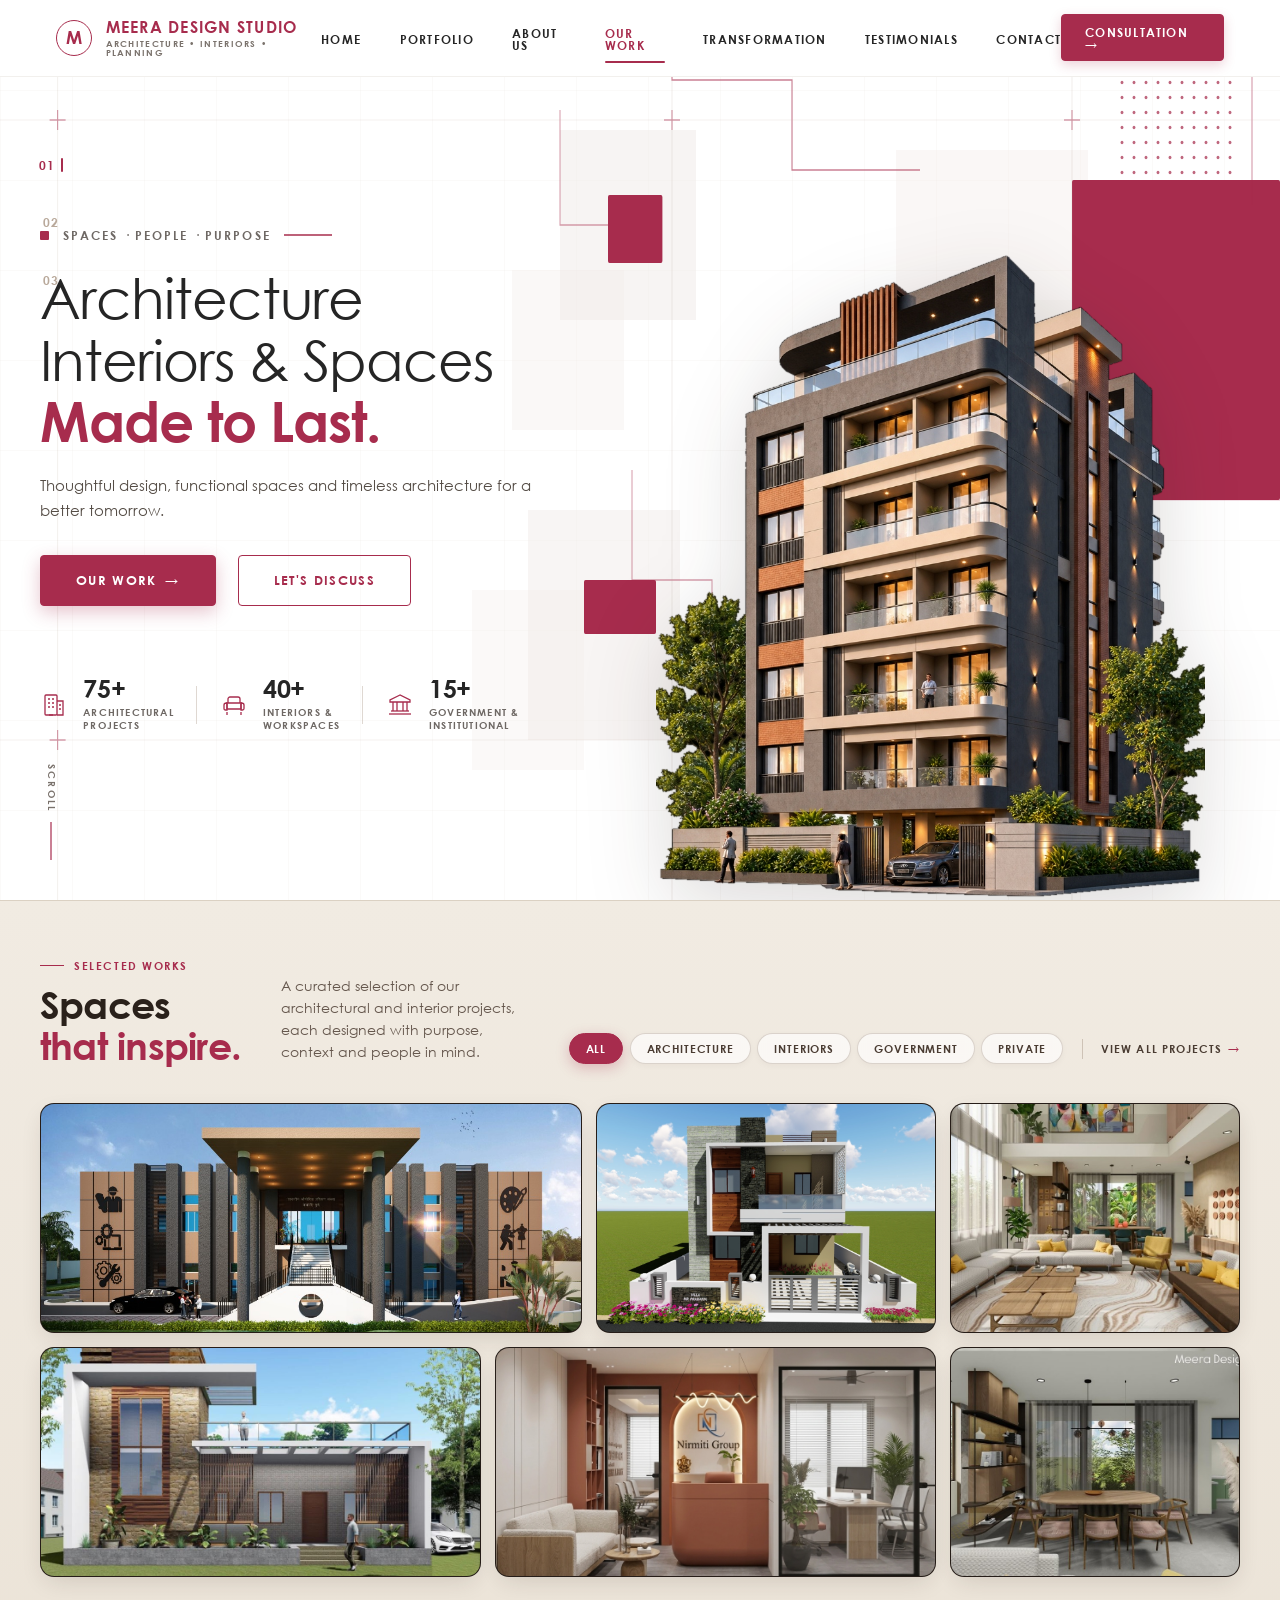
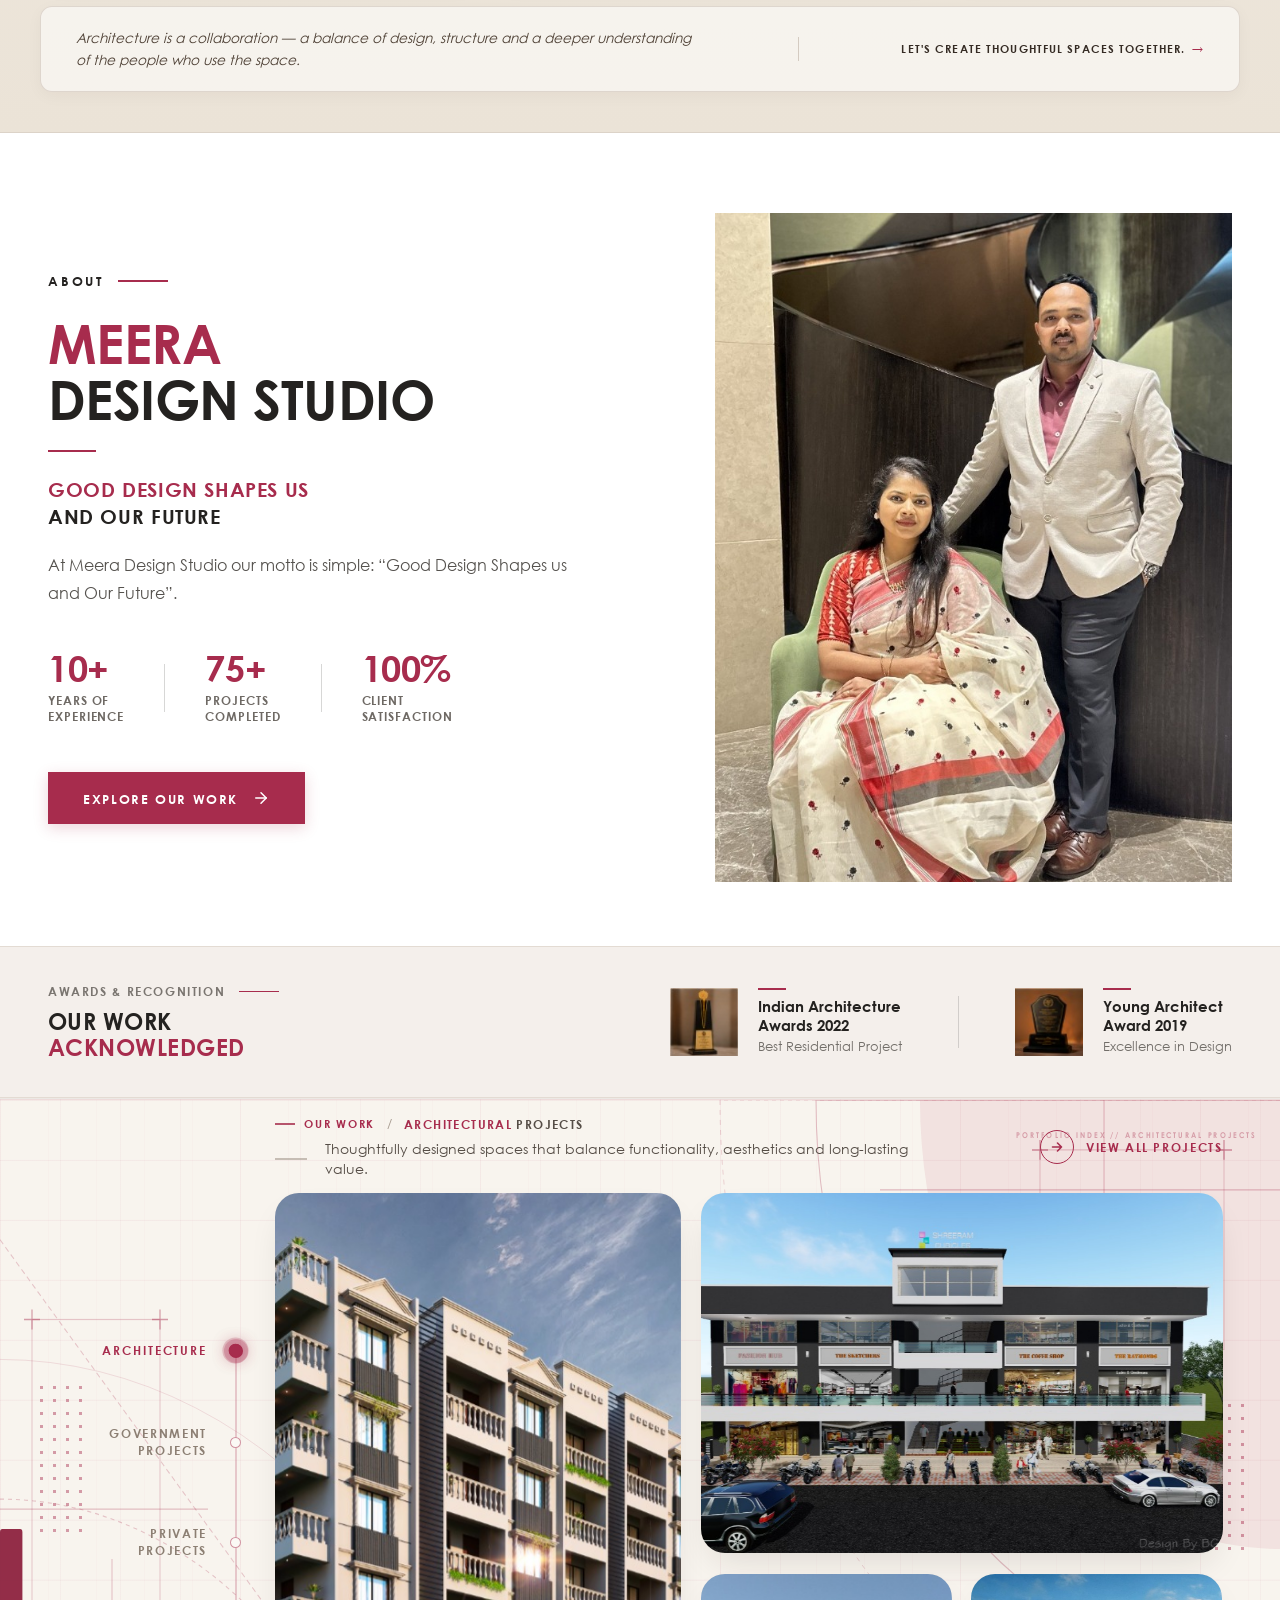
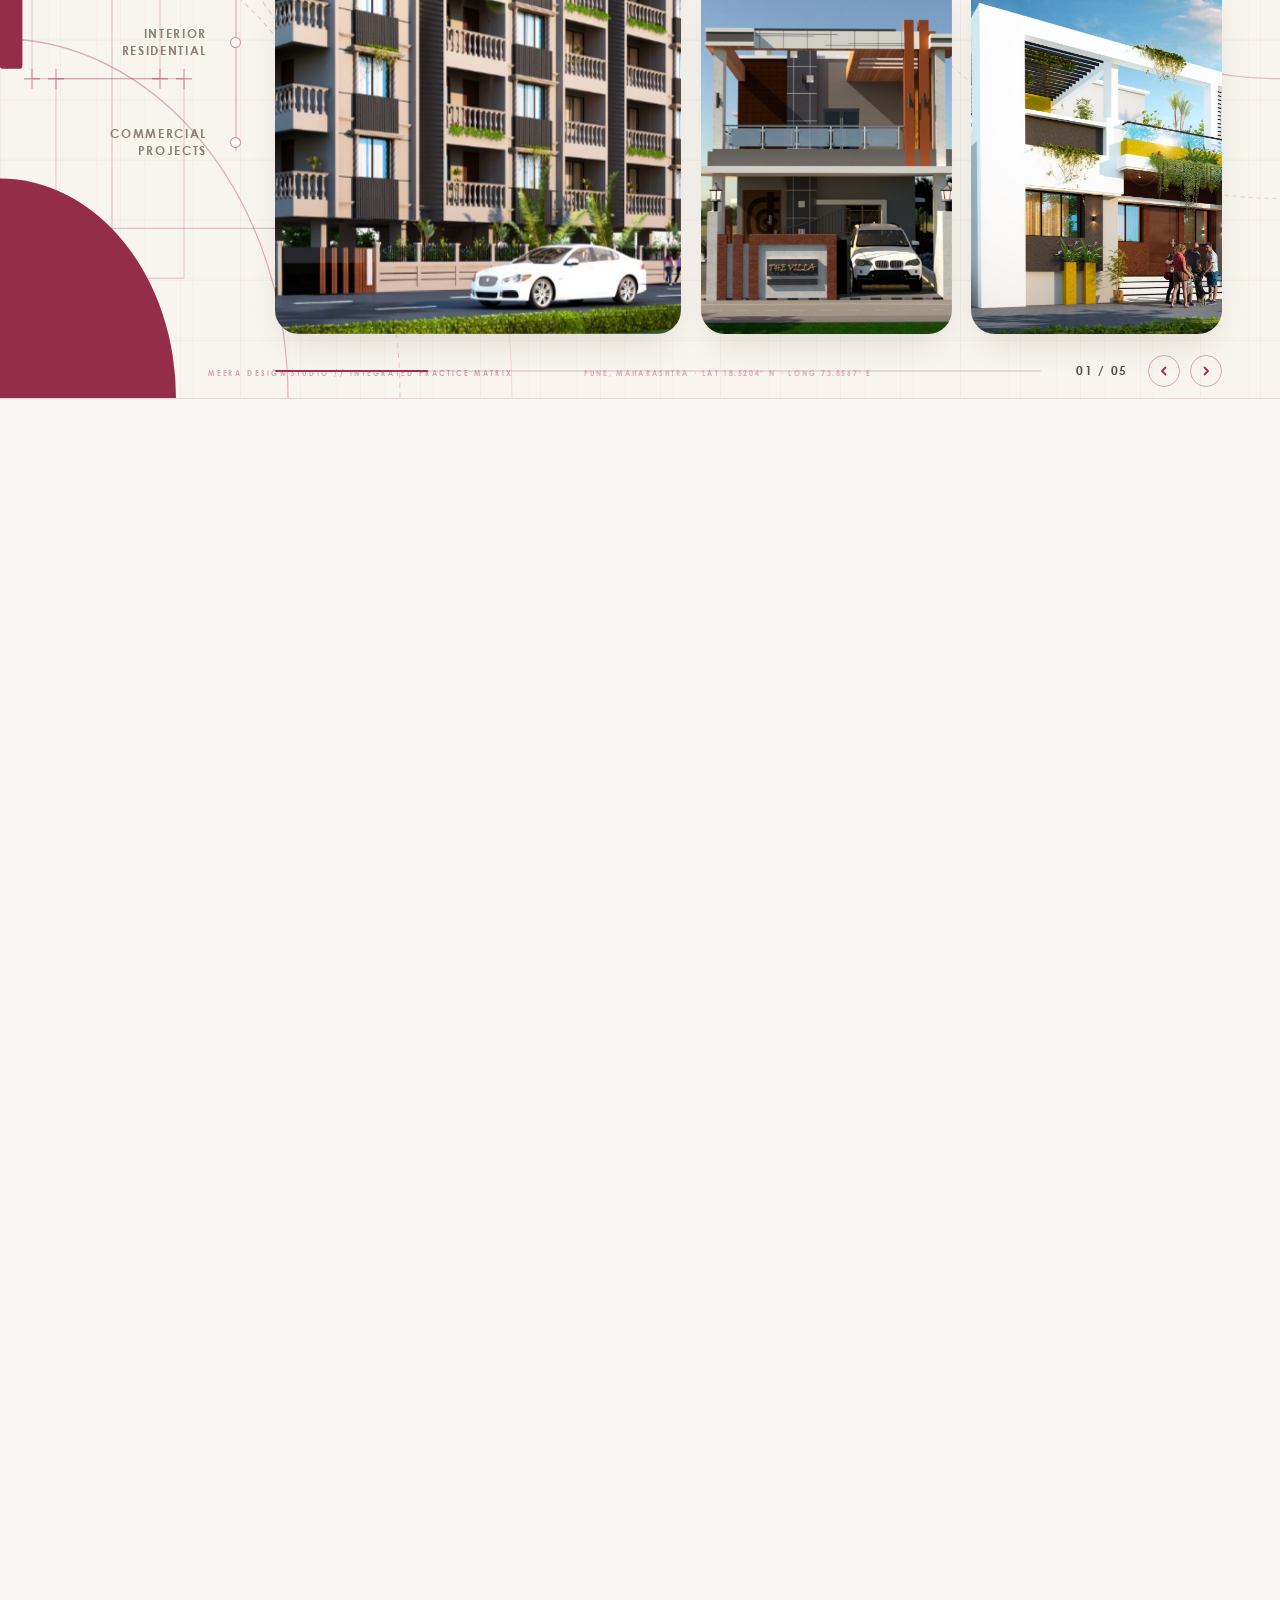
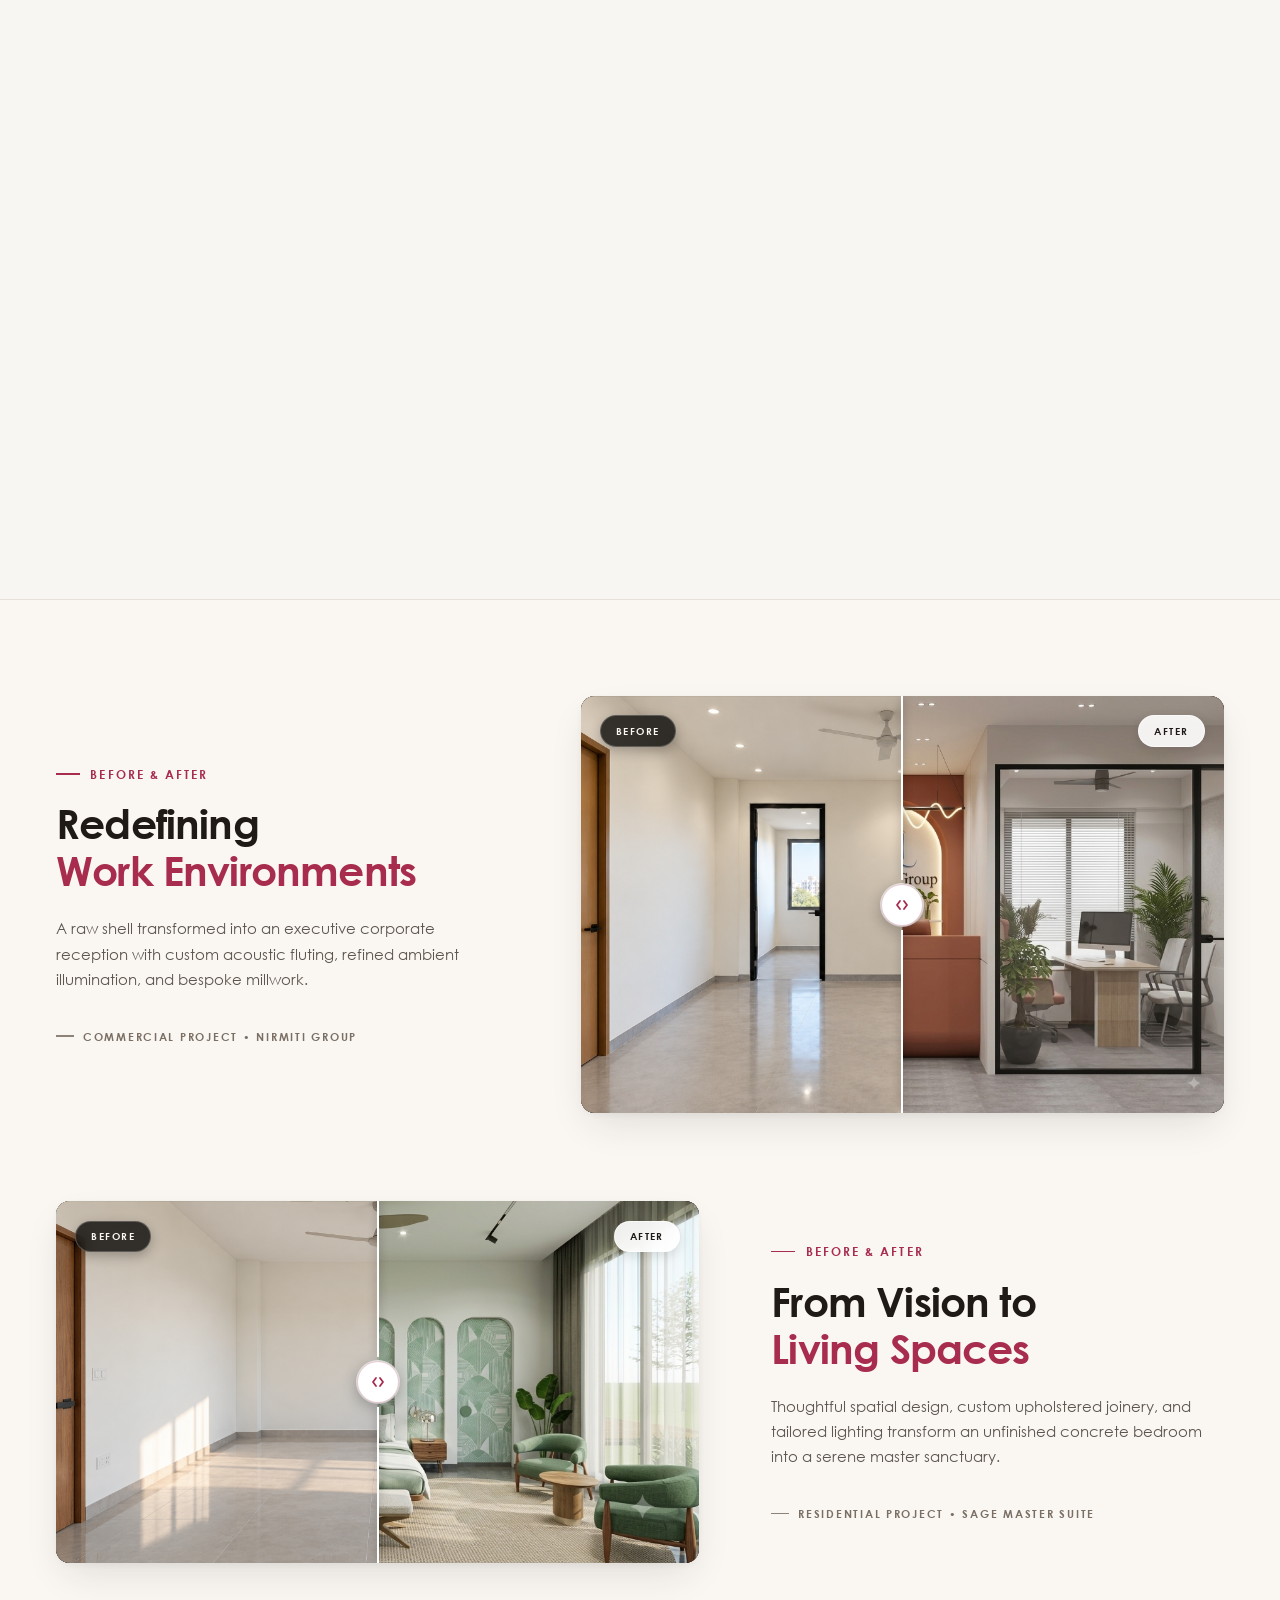
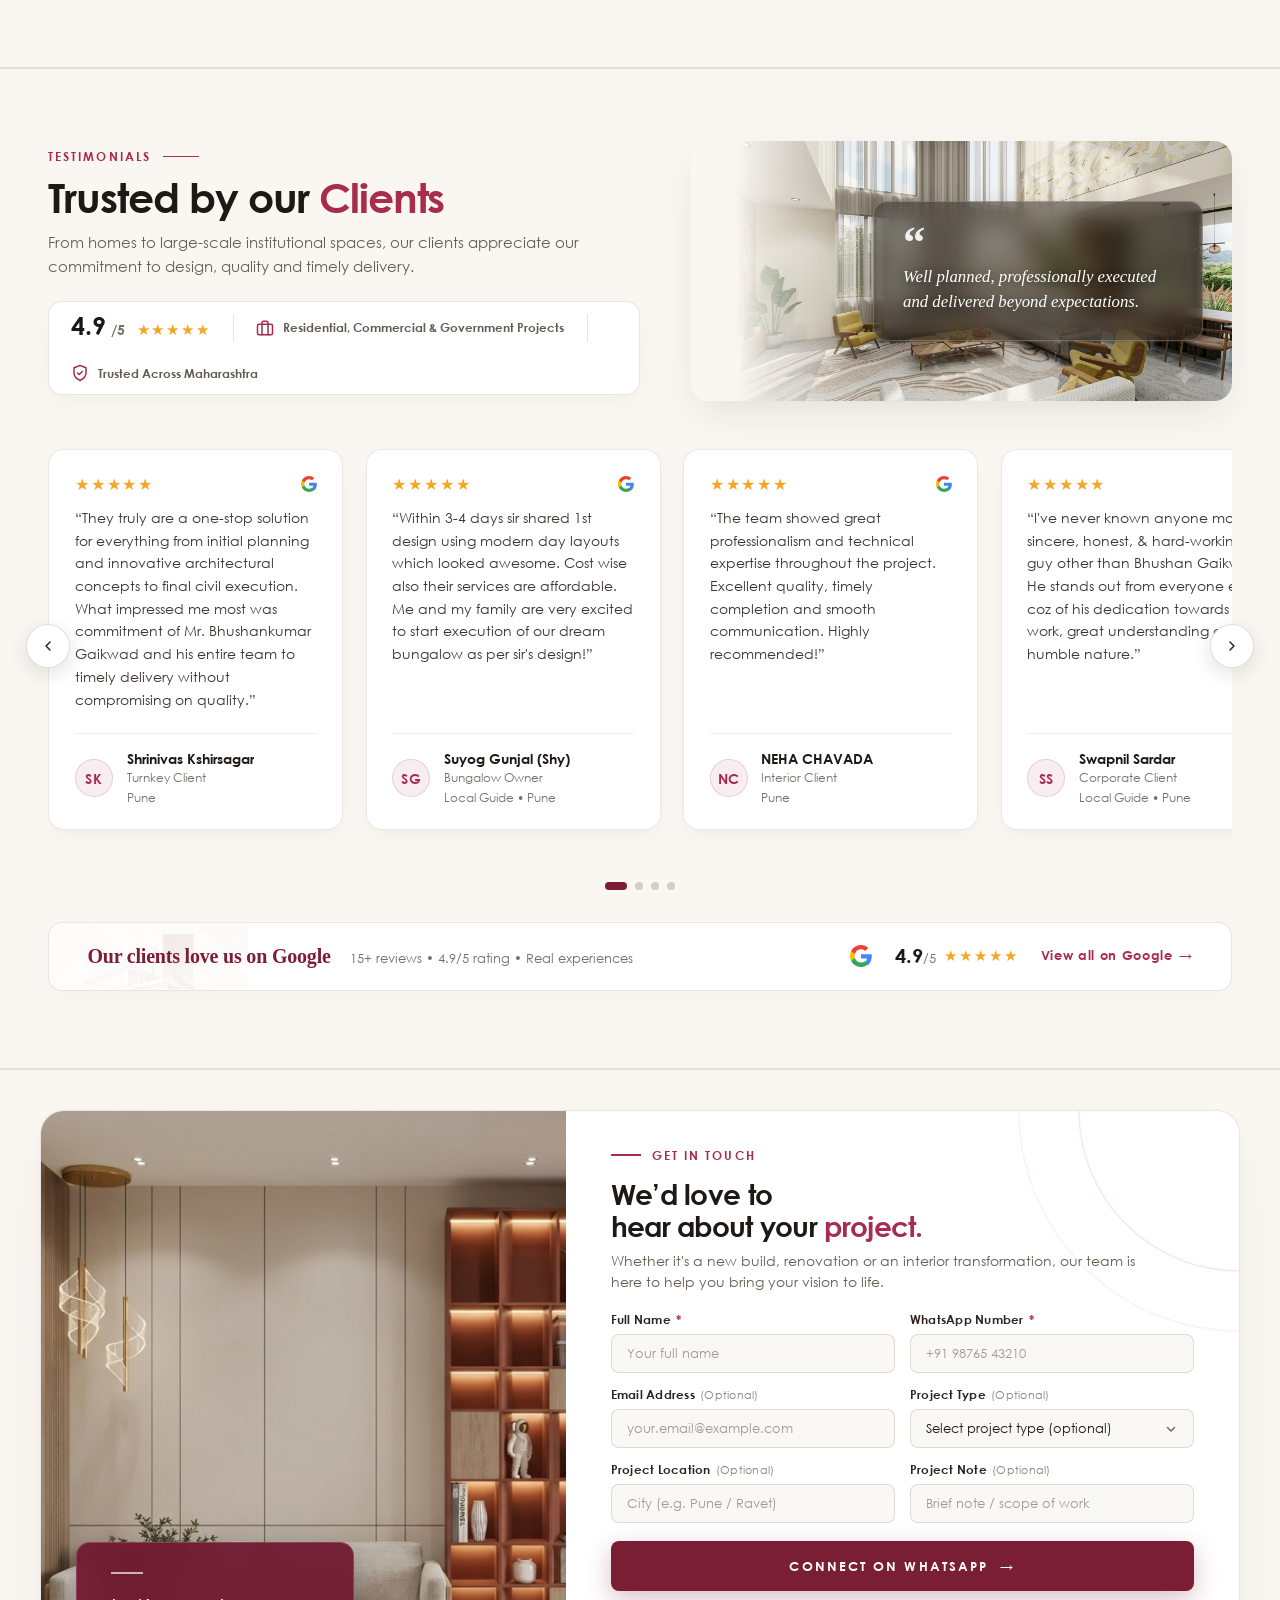
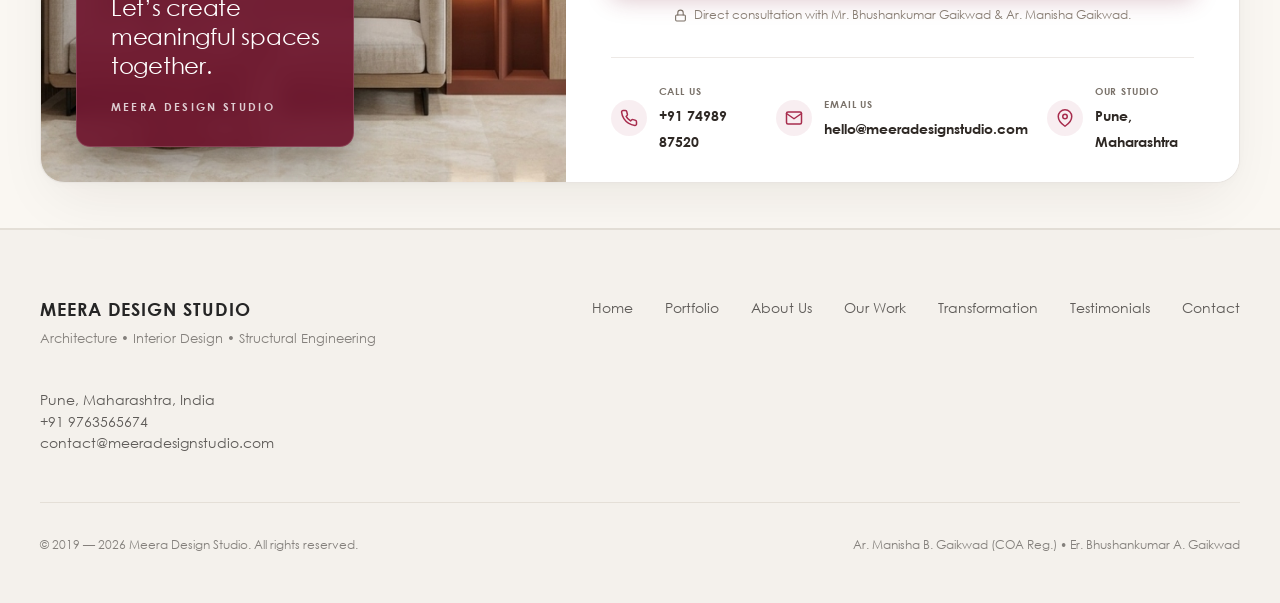
==== commit d5cb3c88: "Comprehensive responsive overhaul across desktop, tablet, and mobile; compact contact section with N" ====
--- a/index.html
+++ b/index.html
@@ -32,6 +32,7 @@
           <li><a href="#transformation" class="nav-link">TRANSFORMATION</a></li>
           <li><a href="#testimonials" class="nav-link">TESTIMONIALS</a></li>
           <li><a href="contact.html" class="nav-link">CONTACT</a></li>
+          <li class="mobile-nav-cta-item"><a href="contact.html" class="mobile-drawer-cta">START CONSULTATION →</a></li>
         </ul>
       </nav>
 
@@ -1599,32 +1600,32 @@
             </p>
           </div>
 
-          <!-- Interactive Form -->
+          <!-- Interactive Form (Compact 3-Row Architecture: Only Name & WhatsApp Required) -->
           <form class="contact-modern-form" id="inquiryForm" novalidate>
 
-            <!-- Row 1: Full Name & Email -->
+            <!-- Row 1: Full Name & WhatsApp Number (THE ONLY REQUIRED FIELDS) -->
             <div class="contact-form-row duo-col">
               <div class="contact-field-group">
                 <label for="clientName" class="contact-field-label">Full Name <span class="req">*</span></label>
-                <input type="text" id="clientName" name="name" class="contact-field-input" placeholder="Enter your full name" required autocomplete="name">
+                <input type="text" id="clientName" name="name" class="contact-field-input" placeholder="Your full name" required autocomplete="name">
               </div>
               <div class="contact-field-group">
-                <label for="clientEmail" class="contact-field-label">Email Address <span class="req">*</span></label>
-                <input type="email" id="clientEmail" name="email" class="contact-field-input" placeholder="Enter your email address" required autocomplete="email">
-              </div>
-            </div>
-
-            <!-- Row 2: Phone & Project Type -->
+                <label for="clientPhone" class="contact-field-label">WhatsApp Number <span class="req">*</span></label>
+                <input type="tel" id="clientPhone" name="phone" class="contact-field-input" placeholder="+91 98765 43210" required autocomplete="tel">
+              </div>
+            </div>
+
+            <!-- Row 2: Email & Project Type (Optional) -->
             <div class="contact-form-row duo-col">
               <div class="contact-field-group">
-                <label for="clientPhone" class="contact-field-label">Phone Number <span class="req">*</span></label>
-                <input type="tel" id="clientPhone" name="phone" class="contact-field-input" placeholder="Enter your phone number" required autocomplete="tel">
+                <label for="clientEmail" class="contact-field-label">Email Address <span class="opt-label">(Optional)</span></label>
+                <input type="email" id="clientEmail" name="email" class="contact-field-input" placeholder="your.email@example.com" autocomplete="email">
               </div>
               <div class="contact-field-group">
-                <label for="projectType" class="contact-field-label">Project Type</label>
+                <label for="projectType" class="contact-field-label">Project Type <span class="opt-label">(Optional)</span></label>
                 <div class="contact-select-wrap">
                   <select id="projectType" name="projectType" class="contact-field-input contact-field-select">
-                    <option value="" disabled selected>Select a project type</option>
+                    <option value="" selected>Select project type (optional)</option>
                     <option value="Architecture & Civil Construction">Architecture &amp; Civil Construction</option>
                     <option value="Luxury Interior Design">Luxury Interior Design</option>
                     <option value="Commercial & Office Spaces">Commercial &amp; Office Spaces</option>
@@ -1639,26 +1640,22 @@
               </div>
             </div>
 
-            <!-- Row 3: Project Location -->
-            <div class="contact-form-row single-col">
+            <!-- Row 3: Project Location & Brief Requirements (Optional) -->
+            <div class="contact-form-row duo-col">
               <div class="contact-field-group">
-                <label for="projectLocation" class="contact-field-label">Project Location</label>
-                <input type="text" id="projectLocation" name="location" class="contact-field-input" placeholder="Enter project location (City)">
-              </div>
-            </div>
-
-            <!-- Row 4: Tell us about your project -->
-            <div class="contact-form-row single-col">
+                <label for="projectLocation" class="contact-field-label">Project Location <span class="opt-label">(Optional)</span></label>
+                <input type="text" id="projectLocation" name="location" class="contact-field-input" placeholder="City (e.g. Pune / Ravet)">
+              </div>
               <div class="contact-field-group">
-                <label for="projectBrief" class="contact-field-label">Tell us about your project <span class="req">*</span></label>
-                <textarea id="projectBrief" name="brief" class="contact-field-input contact-field-textarea" placeholder="Share your requirements, ideas or any specific details..." required rows="3"></textarea>
-              </div>
-            </div>
-
-            <!-- Row 5: Submit Button -->
+                <label for="projectBrief" class="contact-field-label">Project Note <span class="opt-label">(Optional)</span></label>
+                <input type="text" id="projectBrief" name="brief" class="contact-field-input" placeholder="Brief note / scope of work">
+              </div>
+            </div>
+
+            <!-- Row 4: Submit Button & Security Note -->
             <div class="contact-form-submit-wrap">
               <button type="submit" class="contact-btn-submit" id="btnSubmitInquiry">
-                <span class="btn-text">SEND MESSAGE</span>
+                <span class="btn-text">CONNECT ON WHATSAPP</span>
                 <span class="btn-arrow" aria-hidden="true">→</span>
               </button>
             </div>
@@ -1669,7 +1666,7 @@
                 <rect x="3" y="11" width="18" height="11" rx="2" ry="2"/>
                 <path d="M7 11V7a5 5 0 0 1 10 0v4"/>
               </svg>
-              <span>Your information is secure and will only be used to respond to your enquiry.</span>
+              <span>Direct consultation with Mr. Bhushankumar Gaikwad & Ar. Manisha Gaikwad.</span>
             </div>
 
           </form>
@@ -1783,5 +1780,6 @@
   </footer>
 
   <script src="js/main.js"></script>
+
 </body>
 </html>
--- a/css/style.css
+++ b/css/style.css
@@ -1,3 +1,7 @@
+
+.mobile-nav-cta-item {
+  display: none;
+}
 /* ==========================================================================
    MEERA DESIGN STUDIO — ARCHITECTURE & INTERIOR DESIGN
    Restrained, Contemporary Architectural Portfolio Design System
@@ -5259,7 +5263,7 @@
 .section-contact {
   background: #FAF7F2;
   border-top: 1px solid rgba(135, 110, 90, 0.16);
-  padding: 6rem 0 6.5rem;
+  padding: 2.5rem 0 2.8rem;
   position: relative;
 }
 
@@ -5287,7 +5291,7 @@
   position: relative;
   width: 100%;
   height: 100%;
-  min-height: 640px;
+  min-height: 480px;
   overflow: hidden;
   background: #EFECE6;
 }
@@ -5346,7 +5350,7 @@
 /* ── Right Column: Card Body & Form ── */
 .contact-card-body {
   position: relative;
-  padding: 3.6rem 3.8rem 2.6rem;
+  padding: 2.2rem 2.8rem 1.8rem;
   display: flex;
   flex-direction: column;
   justify-content: space-between;
@@ -5368,7 +5372,7 @@
 .contact-body-header {
   position: relative;
   z-index: 1;
-  margin-bottom: 1.8rem;
+  margin-bottom: 1.1rem;
 }
 
 .contact-eyebrow-row {
@@ -5394,12 +5398,12 @@
 }
 
 .contact-main-heading {
-  font-size: clamp(2.1rem, 2.7vw, 2.75rem);
-  font-weight: 700;
-  line-height: 1.14;
+  font-size: clamp(1.75rem, 2.2vw, 2.25rem);
+  font-weight: 700;
+  line-height: 1.15;
   color: #1F1916;
   letter-spacing: -0.025em;
-  margin: 0 0 0.85rem;
+  margin: 0 0 0.45rem;
 }
 
 .contact-title-accent {
@@ -5408,9 +5412,9 @@
 }
 
 .contact-main-desc {
-  font-size: 0.92rem;
+  font-size: 0.85rem;
   font-weight: 400;
-  line-height: 1.68;
+  line-height: 1.55;
   color: #695E55;
   margin: 0;
   max-width: 530px;
@@ -5422,13 +5426,13 @@
   z-index: 1;
   display: flex;
   flex-direction: column;
-  gap: 1.15rem;
+  gap: 0.75rem;
 }
 
 .contact-form-row.duo-col {
   display: grid;
   grid-template-columns: 1fr 1fr;
-  gap: 1.25rem;
+  gap: 0.95rem;
 }
 
 .contact-form-row.single-col {
@@ -5438,8 +5442,15 @@
 .contact-field-group {
   display: flex;
   flex-direction: column;
-  gap: 0.45rem;
+  gap: 0.28rem;
   width: 100%;
+}
+
+.contact-field-label .opt-label {
+  color: #8C827A;
+  font-weight: 400;
+  font-size: 0.7rem;
+  margin-left: 2px;
 }
 
 .contact-field-label {
@@ -5457,9 +5468,9 @@
 
 .contact-field-input {
   width: 100%;
-  padding: 0.85rem 1.05rem;
+  padding: 0.62rem 0.95rem;
   font-family: inherit;
-  font-size: 0.88rem;
+  font-size: 0.84rem;
   color: #201A16;
   background: #FAF8F5;
   border: 1.5px solid rgba(135, 110, 90, 0.22);
@@ -5859,179 +5870,1106 @@
   color: var(--text-muted);
 }
 
-/* 13. RESPONSIVE DESIGN */
+/* ==========================================================================
+   13. COMPREHENSIVE ARCHITECTURAL RESPONSIVE SUITE
+   - Tablets (768px - 1024px)
+   - Large Phones (481px - 767px)
+   - Standard & Small Phones (320px - 480px)
+   - Touch & Reduced Motion Enhancements
+   ========================================================================== */
+
+/* ── A. TABLET & SMALL LAPTOP LANDSCAPE (1025px - 1280px) ── */
+@media (max-width: 1280px) {
+  .hero-container {
+    padding: 0 2.5rem;
+  }
+  .hero-building-frame {
+    transform: translateX(-35px);
+  }
+  .hero-building-img {
+    height: 88vh;
+    max-height: 770px;
+  }
+  .sw-container {
+    padding: 3.5rem 2.5rem 2.5rem;
+  }
+  .ow-container {
+    padding: 0 2rem;
+  }
+  .contact-container {
+    padding: 0 2.5rem;
+  }
+}
+
+/* ── B. TABLET BREAKPOINT (768px - 1024px) ── */
 @media (max-width: 1024px) {
+  /* Site Header & Navigation */
+  .site-header {
+    background: #FFFFFF;
+    border-bottom: 1px solid rgba(185, 169, 155, 0.2);
+  }
   .header-inner {
-    padding: 1.2rem 2rem;
-  }
-  .hero-body {
-    padding: 0 2.5rem;
-    padding-top: 5rem;
-  }
-  .hero-title {
-    font-size: clamp(2.2rem, 4.5vw, 3.4rem);
-  }
-  .hero-description {
-    max-width: 420px;
-  }
-  .hero-scroll-indicator {
-    left: 2.5rem;
-  }
-  .hero-corner-caption {
-    right: 2.5rem;
-  }
-  .services-list {
-    grid-template-columns: repeat(2, 1fr);
-  }
-  .about-hero-grid {
-    grid-template-columns: 1fr;
-    gap: 3.5rem;
-  }
-  .about-story-col {
-    max-width: 100%;
-  }
-  .about-composition {
-    max-width: 600px;
-    margin: 0 auto;
-  }
-  .trust-cards-grid {
-    grid-template-columns: repeat(2, 1fr);
-    gap: 1.5rem;
-  }
-  .projects-showcase-grid {
-    grid-template-columns: 1fr 1.15fr;
-    gap: 2.5rem;
-  }
-  .projects-stack-col {
-    grid-column: span 2;
-    display: grid;
-    grid-template-columns: repeat(3, 1fr);
-    gap: 1.25rem;
-  }
-  .stack-project-card {
-    grid-template-columns: 1fr;
-  }
-  .contact-grid {
-    grid-template-columns: 1fr;
-    gap: 3rem;
-  }
-}
-
-@media (max-width: 900px) {
-  .hero-section {
-    background-position: center center;
-  }
-  .projects-showcase-grid {
-    grid-template-columns: 1fr;
-    gap: 2.5rem;
-  }
-  .projects-intro-col {
-    border-right: none;
-    padding-right: 0;
-    border-bottom: 1px solid var(--border-light);
-    padding-bottom: 2rem;
-  }
-  .projects-stack-col {
-    grid-column: span 1;
-    grid-template-columns: 1fr;
-  }
-  .stack-project-card {
-    grid-template-columns: 1.15fr 1fr;
-  }
-}
-
-
-@media (max-width: 768px) {
-  .container, .container-narrow {
-    padding: 0 1.5rem;
-  }
-  .site-header {
-    background: rgba(248, 246, 242, 0.95);
-    backdrop-filter: blur(10px);
-    -webkit-backdrop-filter: blur(10px);
-    border-bottom: 1px solid var(--border-light);
-  }
-  .header-inner {
-    padding: 1rem 1.5rem;
+    padding: 0.8rem 2rem;
+    min-height: 64px;
+  }
+  .header-brand {
+    gap: 0.75rem;
+  }
+  .brand-symbol {
+    width: 34px;
+    height: 34px;
+    font-size: 1rem;
+  }
+  .brand-name {
+    font-size: 0.9rem;
+  }
+  .brand-label {
+    font-size: 0.54rem;
   }
   .header-nav {
     display: none;
   }
+  .mobile-menu-btn {
+    display: flex;
+    align-items: center;
+    justify-content: center;
+    width: 40px;
+    height: 40px;
+    background: #FAF8F5;
+    border: 1.5px solid rgba(135, 110, 90, 0.25);
+    border-radius: 8px;
+    color: #252525;
+    font-size: 1.35rem;
+    cursor: pointer;
+    transition: all 0.25s ease;
+  }
+  .mobile-menu-btn:hover {
+    background: #FFFFFF;
+    border-color: var(--brand);
+    color: var(--brand);
+  }
+  .header-cta {
+    display: inline-flex;
+    padding: 0.55rem 1.15rem;
+    font-size: 0.72rem;
+    border-radius: 4px;
+  }
+
+  /* Mobile Navigation Drawer */
   .header-nav.mobile-open {
     display: flex;
     flex-direction: column;
     position: fixed;
-    top: 65px;
-    inset-inline: 0;
+    top: 64px;
+    left: 0;
+    right: 0;
     bottom: 0;
-    background: var(--bg-page);
-    padding: 2.5rem;
+    background: rgba(255, 255, 255, 0.98);
+    backdrop-filter: blur(18px);
+    -webkit-backdrop-filter: blur(18px);
+    padding: 2.5rem 2.2rem;
+    gap: 1.4rem;
+    z-index: 999;
+    border-top: 1px solid rgba(135, 110, 90, 0.16);
+    box-shadow: 0 20px 48px rgba(0, 0, 0, 0.12);
+    overflow-y: auto;
+  }
+  .header-nav.mobile-open .nav-link {
+    font-size: 1.05rem;
+    font-weight: 700;
+    letter-spacing: 0.08em;
+    padding: 0.75rem 0;
+    border-bottom: 1px solid rgba(135, 110, 90, 0.12);
+    color: #1F1916;
+    display: flex;
+    justify-content: space-between;
+    align-items: center;
+    transition: color 0.2s ease;
+  }
+  .header-nav.mobile-open .nav-link:hover,
+  .header-nav.mobile-open .nav-link.active {
+    color: var(--brand);
+  }
+  .header-nav.mobile-open .nav-link::after {
+    display: none;
+  }
+  .mobile-nav-cta-item {
+    display: block;
+    margin-top: 1rem;
+    padding-top: 0.5rem;
+  }
+  .mobile-drawer-cta {
+    display: flex !important;
+    align-items: center;
+    justify-content: center;
+    gap: 0.5rem;
+    background: var(--brand);
+    color: #FFFFFF !important;
+    padding: 0.85rem 1.4rem !important;
+    border-radius: 8px;
+    font-size: 0.82rem !important;
+    font-weight: 700;
+    letter-spacing: 0.12em;
+    text-align: center;
+    border-bottom: none !important;
+    box-shadow: 0 4px 14px rgba(167, 44, 77, 0.28);
+  }
+
+  /* Hero Section (Tablet: Balanced 2-Column Composition) */
+  .hero-spine {
+    display: none;
+  }
+  .hero-section {
+    min-height: auto;
+    padding-top: 64px;
+    height: auto;
+  }
+  .hero-container {
+    display: flex;
+    flex-direction: row;
+    align-items: center;
+    padding: 2.8rem 2rem 1.5rem;
+    gap: 1.5rem;
+    min-height: calc(100vh - 64px);
+  }
+  .hero-content-col {
+    flex: 1 1 54%;
+    max-width: 55%;
+    padding: 1.2rem 0;
+  }
+  .hero-headline {
+    font-size: clamp(2.1rem, 3.4vw, 3rem);
+    line-height: 1.14;
+    margin-bottom: 0.9rem;
+  }
+  .hero-description {
+    font-size: 0.92rem;
+    max-width: 90%;
+    margin-bottom: 1.8rem;
+  }
+  .hero-actions {
+    gap: 0.9rem;
+    margin-bottom: 2rem;
+  }
+  .hero-stats-row {
+    display: flex;
+    gap: 1.2rem;
+    padding-top: 0.8rem;
+  }
+  .hero-stat-num {
+    font-size: 1.4rem;
+  }
+  .hero-visual-col {
+    flex: 1 1 46%;
+    display: flex;
+    justify-content: center;
+    align-items: flex-end;
+  }
+  .hero-building-frame {
+    transform: translateX(-15px);
+  }
+  .hero-building-img {
+    height: auto;
+    max-height: 540px;
+    width: 100%;
+    object-fit: contain;
+  }
+
+  /* Selected Works (Tablet: 2-Column Bento Grid) */
+  .sw-container {
+    padding: 3rem 2rem 2.4rem;
+  }
+  .sw-header {
+    display: flex;
+    align-items: flex-end;
+    justify-content: space-between;
+    gap: 1.5rem;
+    margin-bottom: 1.8rem;
+  }
+  .sw-grid {
+    display: grid;
+    grid-template-columns: repeat(2, 1fr);
+    gap: 14px;
+  }
+  .sw-card.sw-card-col1 {
+    grid-column: span 2 !important;
+    height: 360px;
+    border-radius: 18px;
+  }
+  .sw-card {
+    grid-column: span 1 !important;
+    height: 260px;
+    border-radius: 14px;
+  }
+  .sw-card-header-overlay {
+    opacity: 1;
+    transform: none;
+    padding: 1.2rem 1.2rem 0.65rem;
+  }
+  .sw-card-scrim {
+    opacity: 0.55;
+  }
+  .sw-card-arrow-btn {
+    opacity: 1;
+    transform: none;
+  }
+
+  /* About Us (Tablet: Proportional 2-Column Split) */
+  .about-container {
+    padding: 3.5rem 2rem 2.8rem;
+  }
+  .about-grid {
+    display: grid;
+    grid-template-columns: 1fr 1fr;
+    gap: 2.2rem;
+    align-items: center;
+  }
+  .about-visual-frame {
+    border-radius: 16px;
+    overflow: hidden;
+  }
+  .about-villa-img {
+    min-height: 380px;
+    height: 100%;
+    object-fit: cover;
+  }
+  .about-awards-ribbon {
+    padding: 2.2rem 2rem;
+  }
+  .about-awards-list {
+    display: grid;
+    grid-template-columns: 1fr 1fr;
+    gap: 1.5rem;
+  }
+
+  /* Our Work Matrix (Tablet: Horizontal Stepper + 2-Column Bento) */
+  .ow-scroll-driver {
+    height: auto;
+  }
+  .ow-section {
+    position: relative;
+    height: auto;
+    max-height: none;
+    padding: 3.8rem 0 3.2rem;
+  }
+  .ow-container {
+    flex-direction: column;
     gap: 1.8rem;
-    z-index: 999;
-    border-top: 1px solid var(--border-light);
+    padding: 0 2rem;
+    height: auto;
+    min-height: 0;
+  }
+  .ow-sidebar {
+    flex: none;
+    width: 100%;
+  }
+  .ow-stepper-rail {
+    display: none;
+  }
+  .ow-stepper-list {
+    flex-direction: row;
+    justify-content: flex-start;
+    gap: 0.85rem;
+    overflow-x: auto;
+    padding-bottom: 0.5rem;
+    scrollbar-width: none;
+  }
+  .ow-step-item {
+    flex-direction: row;
+    align-items: center;
+    gap: 0.55rem;
+    padding: 0.5rem 1rem;
+    background: #FFFFFF;
+    border: 1px solid rgba(135, 110, 90, 0.18);
+    border-radius: 999px;
+    white-space: nowrap;
+    flex-shrink: 0;
+  }
+  .ow-step-item.active {
+    background: #7A1E35;
+    color: #FFFFFF;
+    border-color: #7A1E35;
+  }
+  .ow-step-item.active .ow-step-text {
+    color: #FFFFFF;
+  }
+  .ow-step-node {
+    display: none;
+  }
+  .ow-bento {
+    display: grid;
+    grid-template-columns: 1fr 1.12fr;
+    gap: 1rem;
+    align-items: stretch;
+  }
+  .ow-card-tall {
+    min-height: 480px;
+    height: 100%;
+    border-radius: 18px;
+  }
+  .ow-right-group {
+    display: flex;
+    flex-direction: column;
+    gap: 1rem;
+  }
+  .ow-card-wide {
+    height: 240px;
+    border-radius: 14px;
+  }
+  .ow-subgrid {
+    display: grid;
+    grid-template-columns: 1fr 1fr;
+    gap: 1rem;
+  }
+  .ow-card-compact {
+    height: 220px;
+    border-radius: 14px;
+  }
+
+  /* Spatial Transformations (Tablet: 2-Column Alternating) */
+  .trans-container {
+    padding: 0 2rem;
+  }
+  .trans-dual-row {
+    display: grid;
+    grid-template-columns: 0.95fr 1.05fr;
+    gap: 2rem;
+    align-items: center;
+    margin-bottom: 3.5rem;
+  }
+  .ba-card-frame {
+    aspect-ratio: 16 / 11;
+    border-radius: 18px;
+  }
+
+  /* Testimonials (Tablet: 2 Cards per Scroll View) */
+  .testi-container {
+    padding: 0 2rem;
+  }
+  .testi-header-hero {
+    display: grid;
+    grid-template-columns: 1fr;
+    gap: 1.8rem;
+    margin-bottom: 1.8rem;
+  }
+  .testi-header-right-visual {
+    height: 220px;
+    border-radius: 16px;
+  }
+  .testi-modern-card {
+    flex: 0 0 calc(50% - 0.75rem);
+    min-width: 280px;
+  }
+
+  /* Contact Section (Tablet: 2-Column Compact Card) */
+  .section-contact {
+    padding: 2.8rem 0;
+  }
+  .contact-container {
+    padding: 0 2rem;
+  }
+  .contact-unified-card {
+    display: grid;
+    grid-template-columns: 0.85fr 1.15fr;
+    border-radius: 20px;
+  }
+  .contact-card-visual {
+    min-height: 440px;
+  }
+  .contact-card-body {
+    padding: 2.2rem 2.4rem 1.8rem;
+  }
+
+  /* Site Footer (Tablet: 2-Column Structured Layout) */
+  .site-footer {
+    padding: 3.5rem 0 2.5rem;
+  }
+  .footer-top {
+    display: grid;
+    grid-template-columns: 1.2fr 1fr;
+    gap: 2rem;
+  }
+  .footer-nav {
+    display: flex;
+    flex-wrap: wrap;
+    gap: 1rem 1.6rem;
+  }
+}
+
+/* ── C. MOBILE PHONES (max-width: 767px) ── */
+@media (max-width: 767px) {
+  .container {
+    padding: 0 1.15rem;
+  }
+  /* Site Header (Mobile) */
+  .header-inner {
+    padding: 0.65rem 1.15rem;
+    min-height: 58px;
+  }
+  .header-brand {
+    gap: 0.65rem;
+  }
+  .brand-symbol {
+    width: 32px;
+    height: 32px;
+    font-size: 0.95rem;
+  }
+  .brand-name {
+    font-size: 0.84rem;
+    letter-spacing: 0.06em;
+  }
+  .brand-label {
+    font-size: 0.5rem;
+    letter-spacing: 0.1em;
+  }
+  .header-actions {
+    gap: 0.65rem;
+  }
+  .header-cta {
+    display: inline-flex;
+    padding: 0.46rem 0.85rem;
+    font-size: 0.68rem;
+    letter-spacing: 0.08em;
+    border-radius: 4px;
+    box-shadow: 0 2px 8px rgba(167, 44, 77, 0.2);
   }
   .mobile-menu-btn {
+    width: 36px;
+    height: 36px;
+    font-size: 1.2rem;
+  }
+
+  /* Mobile Navigation Drawer */
+  .header-nav.mobile-open {
+    top: 58px;
+    padding: 1.8rem 1.25rem;
+    gap: 1.15rem;
+  }
+  .header-nav.mobile-open .nav-link {
+    font-size: 0.95rem;
+    padding: 0.65rem 0;
+  }
+
+  /* Hero Section (Mobile: Intentional Architectural Stacking) */
+  .hero-section {
+    min-height: auto;
+    padding-top: 58px;
+    overflow: hidden;
+  }
+  .hero-container {
+    flex-direction: column;
+    padding: 1.6rem 1.15rem 0;
+    gap: 0;
+    min-height: auto;
+  }
+  .hero-content-col {
+    max-width: 100%;
+    padding: 0.2rem 0 1rem;
+    text-align: left;
+  }
+  .hero-eyebrow-row {
+    margin-bottom: 0.65rem;
+    gap: 0.55rem;
+  }
+  .hero-eyebrow-square {
+    width: 7px;
+    height: 7px;
+  }
+  .hero-eyebrow-text {
+    font-size: 0.66rem;
+    letter-spacing: 0.14em;
+  }
+  .hero-headline {
+    font-size: clamp(1.95rem, 6.8vw, 2.5rem);
+    line-height: 1.12;
+    margin-bottom: 0.75rem;
+  }
+  .hero-description {
+    font-size: 0.86rem;
+    line-height: 1.55;
+    margin-bottom: 1.25rem;
+    max-width: 100%;
+  }
+  .hero-actions {
+    display: flex;
+    flex-direction: row;
+    gap: 0.65rem;
+    margin-bottom: 1.25rem;
+    width: 100%;
+  }
+  .btn-hero-primary,
+  .btn-hero-secondary {
+    flex: 1;
+    padding: 0.72rem 0.8rem;
+    font-size: 0.72rem;
+    letter-spacing: 0.08em;
+    justify-content: center;
+    text-align: center;
+  }
+
+  /* Hero 3-Stat Micro-Strip */
+  .hero-stats-row {
+    display: grid;
+    grid-template-columns: 1fr auto 1fr auto 1fr;
+    align-items: center;
+    gap: 0.25rem;
+    padding: 0.75rem 0.5rem;
+    background: rgba(248, 244, 238, 0.75);
+    border: 1px solid rgba(135, 110, 90, 0.16);
+    border-radius: 12px;
+    margin-bottom: 0.85rem;
+  }
+  .hero-stat-item {
+    display: flex;
+    flex-direction: column;
+    align-items: center;
+    text-align: center;
+  }
+  .hero-stat-icon {
+    display: none;
+  }
+  .hero-stat-num {
+    font-size: 1.2rem;
+    font-weight: 700;
+    color: var(--brand);
+    line-height: 1;
+  }
+  .hero-stat-label {
+    font-size: 0.52rem;
+    letter-spacing: 0.04em;
+    line-height: 1.25;
+    margin-top: 0.2rem;
+  }
+  .hero-stat-divider {
     display: block;
-  }
-  .header-cta {
+    width: 1px;
+    height: 24px;
+    background: rgba(135, 110, 90, 0.25);
+  }
+
+  /* Hero Building Cutout */
+  .hero-visual-col {
+    width: 100%;
+    display: flex;
+    justify-content: center;
+    align-items: flex-end;
+    margin-top: 0.2rem;
+    padding-left: 0;
+  }
+  .hero-building-frame {
+    transform: none;
+    display: flex;
+    justify-content: center;
+    width: 100%;
+  }
+  .hero-building-img {
+    width: 90%;
+    max-width: 370px;
+    height: auto;
+    max-height: 410px;
+    object-fit: contain;
+    object-position: bottom center;
+  }
+
+  /* Selected Works (Mobile) */
+  .sw-container {
+    padding: 2.4rem 1.15rem 1.8rem;
+  }
+  .sw-header {
+    flex-direction: column;
+    align-items: flex-start;
+    gap: 0.85rem;
+    margin-bottom: 1.25rem;
+  }
+  .sw-headline {
+    font-size: clamp(1.75rem, 5.8vw, 2.15rem);
+    line-height: 1.15;
+  }
+  .sw-filters {
+    display: flex;
+    gap: 0.35rem;
+    overflow-x: auto;
+    max-width: 100%;
+    padding-bottom: 0.25rem;
+    scrollbar-width: none;
+  }
+  .sw-filter {
+    padding: 0.42rem 0.9rem;
+    font-size: 0.7rem;
+    white-space: nowrap;
+  }
+  .sw-grid {
+    display: flex;
+    flex-direction: column;
+    gap: 14px;
+  }
+  .sw-card.sw-card-col1 {
+    height: 280px;
+    border-radius: 16px;
+  }
+  .sw-card {
+    height: 220px;
+    border-radius: 14px;
+  }
+  .sw-card-header-overlay {
+    opacity: 1 !important;
+    transform: none !important;
+    padding: 1.1rem 1.1rem 0.6rem;
+  }
+  .sw-card-scrim {
+    opacity: 0.65 !important;
+  }
+  .sw-card-arrow-btn {
+    opacity: 1 !important;
+    transform: none !important;
+    width: 36px;
+    height: 36px;
+  }
+  .sw-bottom-strip {
+    flex-direction: column;
+    align-items: flex-start;
+    gap: 0.85rem;
+    padding: 1.15rem 1.25rem;
+  }
+  .sw-bottom-divider {
     display: none;
   }
-  .stack-project-card {
+
+  /* About Us (Mobile) */
+  .about-container {
+    padding: 2.4rem 1.15rem 1.8rem;
+  }
+  .about-grid {
+    display: flex;
+    flex-direction: column;
+    gap: 1.6rem;
+  }
+  .about-visual-col {
+    order: -1;
+  }
+  .about-visual-frame {
+    border-radius: 14px;
+    height: 250px;
+    overflow: hidden;
+  }
+  .about-villa-img {
+    width: 100%;
+    height: 100%;
+    object-fit: cover;
+  }
+  .about-brand-title {
+    font-size: clamp(1.75rem, 5.8vw, 2.15rem);
+  }
+  .about-motto {
+    font-size: 0.86rem;
+  }
+  .about-lead {
+    font-size: 0.86rem;
+    line-height: 1.58;
+  }
+  .about-stats-row {
+    display: grid;
+    grid-template-columns: repeat(3, 1fr);
+    gap: 0.35rem;
+    padding: 0.8rem 0.35rem;
+    border: 1px solid rgba(135, 110, 90, 0.16);
+    border-radius: 12px;
+    background: #FAF8F5;
+    text-align: center;
+  }
+  .about-stat-number {
+    font-size: 1.3rem;
+    font-weight: 700;
+    color: var(--brand);
+  }
+  .about-stat-label {
+    font-size: 0.52rem;
+    line-height: 1.25;
+  }
+  .about-stat-divider {
+    display: none;
+  }
+
+  /* Awards Ribbon (Mobile: 2-Card Showcase) */
+  .about-awards-ribbon {
+    padding: 1.8rem 1.15rem;
+    background: #F8F4EE;
+  }
+  .about-awards-header {
+    margin-bottom: 1.1rem;
+  }
+  .about-awards-heading {
+    font-size: 1.3rem;
+  }
+  .about-awards-list {
+    display: grid;
+    grid-template-columns: 1fr 1fr;
+    gap: 0.85rem;
+  }
+  .about-award-item {
+    display: flex;
+    flex-direction: column;
+    align-items: flex-start;
+    gap: 0.45rem;
+  }
+  .about-award-separator {
+    display: none;
+  }
+  .about-trophy-thumb {
+    width: 42px;
+    height: 42px;
+    border-radius: 8px;
+  }
+  .about-award-title {
+    font-size: 0.74rem;
+    line-height: 1.25;
+  }
+  .about-award-sub {
+    font-size: 0.62rem;
+  }
+
+  /* Our Work Matrix (Mobile) */
+  .ow-section {
+    padding: 2.5rem 0;
+  }
+  .ow-container {
+    padding: 0 1.15rem;
+    gap: 1rem;
+  }
+  .ow-sidebar {
+    width: 100%;
+    margin-bottom: 0.35rem;
+  }
+  .ow-stepper-rail {
+    display: none;
+  }
+  .ow-stepper-list {
+    display: flex;
+    gap: 0.5rem;
+    overflow-x: auto;
+    padding-bottom: 0.35rem;
+    scrollbar-width: none;
+  }
+  .ow-step-item {
+    padding: 0.4rem 0.8rem;
+    background: #FFFFFF;
+    border: 1px solid rgba(135, 110, 90, 0.18);
+    border-radius: 999px;
+    white-space: nowrap;
+    font-size: 0.64rem;
+    font-weight: 700;
+    color: #4A4038;
+  }
+  .ow-step-item.active {
+    background: #7A1E35;
+    color: #FFFFFF;
+    border-color: #7A1E35;
+  }
+  .ow-step-item.active .ow-step-text {
+    color: #FFFFFF;
+  }
+  .ow-step-node {
+    display: none;
+  }
+  .ow-header {
+    flex-direction: column;
+    align-items: flex-start;
+    gap: 0.7rem;
+    margin-bottom: 0.95rem;
+  }
+  .ow-bento {
+    display: flex;
+    flex-direction: column;
+    gap: 12px;
+  }
+  .ow-card-tall {
+    height: 280px;
+    min-height: 280px;
+    border-radius: 16px;
+  }
+  .ow-card-wide {
+    height: 220px;
+    min-height: 220px;
+    border-radius: 14px;
+  }
+  .ow-subgrid {
+    display: grid;
+    grid-template-columns: 1fr 1fr;
+    gap: 10px;
+  }
+  .ow-card-compact {
+    height: 180px;
+    min-height: 180px;
+    border-radius: 14px;
+  }
+  .ow-wave-banner {
+    display: flex;
+    align-items: center;
+    justify-content: space-between;
+  }
+  .ow-project-name {
+    font-size: 0.86rem;
+  }
+  .ow-project-tag {
+    font-size: 0.58rem;
+  }
+
+  /* Spatial Transformations (Mobile) */
+  .section-transformation {
+    padding: 2.5rem 0;
+  }
+  .trans-container {
+    padding: 0 1.15rem;
+  }
+  .trans-dual-row {
+    display: flex;
+    flex-direction: column;
+    gap: 1.2rem;
+    margin-bottom: 2.2rem;
+  }
+  .trans-row-residential .trans-text-col {
+    order: -1;
+  }
+  .ba-row-title {
+    font-size: clamp(1.65rem, 5.8vw, 2.05rem);
+    line-height: 1.18;
+    margin-bottom: 0.5rem;
+  }
+  .ba-row-desc {
+    font-size: 0.85rem;
+    line-height: 1.55;
+    margin-bottom: 0.85rem;
+  }
+  .ba-card-frame {
+    aspect-ratio: 16 / 11;
+    width: 100%;
+    border-radius: 14px;
+    min-height: 210px;
+  }
+  .ba-knob-circle {
+    width: 44px;
+    height: 44px;
+  }
+
+  /* Client Testimonials (Mobile: 1 Card + Peek) */
+  .section-testimonials {
+    padding: 2.5rem 0;
+  }
+  .testi-container {
+    padding: 0 1.15rem;
+  }
+  .testi-header-hero {
+    display: flex;
+    flex-direction: column;
+    gap: 1.15rem;
+    margin-bottom: 1.35rem;
+  }
+  .testi-hero-title {
+    font-size: clamp(1.65rem, 5.8vw, 2.05rem);
+  }
+  .testi-hero-desc {
+    font-size: 0.85rem;
+  }
+  .testi-metrics-bar {
+    display: flex;
+    flex-direction: column;
+    gap: 0.55rem;
+    padding: 0.75rem 0.95rem;
+    border-radius: 10px;
+    width: 100%;
+  }
+  .metric-v-divider {
+    display: none;
+  }
+  .testi-header-right-visual {
+    display: none;
+  }
+  .testi-carousel-wrapper {
+    margin-bottom: 1rem;
+  }
+  .testi-cards-track {
+    display: flex;
+    gap: 12px;
+    overflow-x: auto;
+    scroll-snap-type: x mandatory;
+    padding: 0.35rem 0.2rem 0.85rem;
+    -webkit-overflow-scrolling: touch;
+    scrollbar-width: none;
+  }
+  .testi-modern-card {
+    flex: 0 0 86%;
+    min-width: 260px;
+    scroll-snap-align: center;
+    border-radius: 14px;
+    padding: 1.25rem 1.15rem;
+  }
+  .testi-card-quote {
+    font-size: 0.82rem;
+    line-height: 1.58;
+  }
+  .testi-nav-arrow {
+    display: none;
+  }
+  .testi-dots-row {
+    display: flex;
+    justify-content: center;
+    gap: 6px;
+  }
+  .testi-google-banner-strip {
+    flex-direction: column;
+    align-items: center;
+    text-align: center;
+    gap: 0.75rem;
+    padding: 1.1rem 1rem;
+  }
+  .google-strip-sketch-bg {
+    display: none;
+  }
+
+  /* Contact Section (Mobile: Compact, Name & WhatsApp Required) */
+  .section-contact {
+    padding: 2.2rem 0;
+  }
+  .contact-container {
+    padding: 0 1.15rem;
+  }
+  .contact-unified-card {
+    display: flex;
+    flex-direction: column;
+    border-radius: 16px;
+    overflow: hidden;
+  }
+  .contact-card-visual {
+    height: 165px;
+    min-height: 165px;
+    width: 100%;
+  }
+  .contact-floating-quote {
+    bottom: 0.75rem;
+    left: 0.75rem;
+    right: 0.75rem;
+    max-width: none;
+    padding: 0.75rem 0.95rem;
+    border-radius: 10px;
+  }
+  .floating-quote-dash {
+    display: none;
+  }
+  .floating-quote-text {
+    font-size: 0.9rem;
+    line-height: 1.25;
+    margin-bottom: 0.15rem;
+  }
+  .floating-quote-brand {
+    font-size: 0.54rem;
+  }
+  .contact-card-body {
+    padding: 1.35rem 1.15rem 1.15rem;
+  }
+  .contact-main-heading {
+    font-size: clamp(1.5rem, 5.4vw, 1.8rem);
+  }
+  .contact-form-row.duo-col {
     grid-template-columns: 1fr;
-  }
-  .form-row {
-    grid-template-columns: 1fr;
-    gap: 1.2rem;
-  }
-  .services-list {
-    grid-template-columns: 1fr;
-  }
-  .section {
-    padding: 4rem 0;
-  }
-  .section-about-studio {
-    padding: 4.5rem 0;
-  }
-  .about-composition {
-    max-width: 100%;
-  }
-  .about-burgundy-badge {
-    width: 135px;
-    padding: 1.2rem 0.9rem;
-  }
-  .about-inset-media {
-    width: 175px;
-    bottom: -18px;
-    right: 5px;
-  }
-  .about-leadership-summary {
-    grid-template-columns: 1fr;
-    gap: 1rem;
-    padding: 1.2rem;
-  }
-  .lead-divider {
-    display: none;
-  }
-  .about-transition-band {
+    gap: 0.65rem;
+  }
+  .contact-btn-submit {
+    padding: 0.82rem 1.1rem;
+    font-size: 0.76rem;
+    width: 100%;
+  }
+  .contact-info-footer-strip {
+    display: flex;
     flex-direction: column;
-    gap: 0.8rem;
-    text-align: center;
-    margin-bottom: 2.5rem;
-  }
-  .transition-line {
-    width: 100%;
-  }
-  .about-trust-section {
-    padding: 2.2rem 1.4rem;
-    border-radius: 6px;
-  }
-  .trust-cards-grid {
-    grid-template-columns: 1fr;
-    gap: 1.25rem;
-  }
-  .footer-top, .footer-bottom {
+    gap: 0.65rem;
+  }
+
+  /* Site Footer (Mobile) */
+  .site-footer {
+    padding: 2.5rem 0 1.8rem;
+  }
+  .footer-top {
+    display: flex;
     flex-direction: column;
     gap: 1.5rem;
+    text-align: left;
+    padding-bottom: 2rem;
+  }
+  .footer-brand h3 {
+    font-size: 0.98rem;
+  }
+  .footer-nav {
+    display: grid;
+    grid-template-columns: 1fr 1fr;
+    gap: 0.7rem 1rem;
+  }
+  .footer-bottom {
+    flex-direction: column;
+    gap: 0.65rem;
+    text-align: left;
+    font-size: 0.7rem;
+    padding-top: 1.5rem;
+  }
+}
+
+/* ── D. ULTRA-COMPACT PHONES (max-width: 374px) ── */
+@media (max-width: 374px) {
+  .brand-label {
+    display: none;
+  }
+  .hero-headline {
+    font-size: 1.85rem;
+  }
+  .hero-stats-row {
+    padding: 0.65rem 0.35rem;
+  }
+  .hero-stat-num {
+    font-size: 1.1rem;
+  }
+  .hero-stat-label {
+    font-size: 0.48rem;
+  }
+  .ow-subgrid {
+    grid-template-columns: 1fr;
+  }
+  .about-awards-list {
+    grid-template-columns: 1fr;
+  }
+  .contact-btn-submit {
+    font-size: 0.72rem;
+    padding: 0.78rem 0.85rem;
+  }
+}
+
+/* ── E. TOUCH DEVICE ACCESSIBILITY (No Hover Reliance) ── */
+@media (hover: none) and (pointer: coarse) {
+  .sw-card-header-overlay {
+    opacity: 1 !important;
+    transform: none !important;
+  }
+  .sw-card-scrim {
+    opacity: 0.6 !important;
+  }
+  .sw-card-arrow-btn {
+    opacity: 1 !important;
+    transform: none !important;
+  }
+  .ow-hover-info {
+    display: none;
+  }
+  .ow-wave-banner {
+    opacity: 1 !important;
+    transform: none !important;
+  }
+}
+
+/* ── F. PREFERS REDUCED MOTION ── */
+@media (prefers-reduced-motion: reduce) {
+  * {
+    animation-duration: 0.01ms !important;
+    animation-iteration-count: 1 !important;
+    transition-duration: 0.01ms !important;
+    scroll-behavior: auto !important;
   }
 }
 
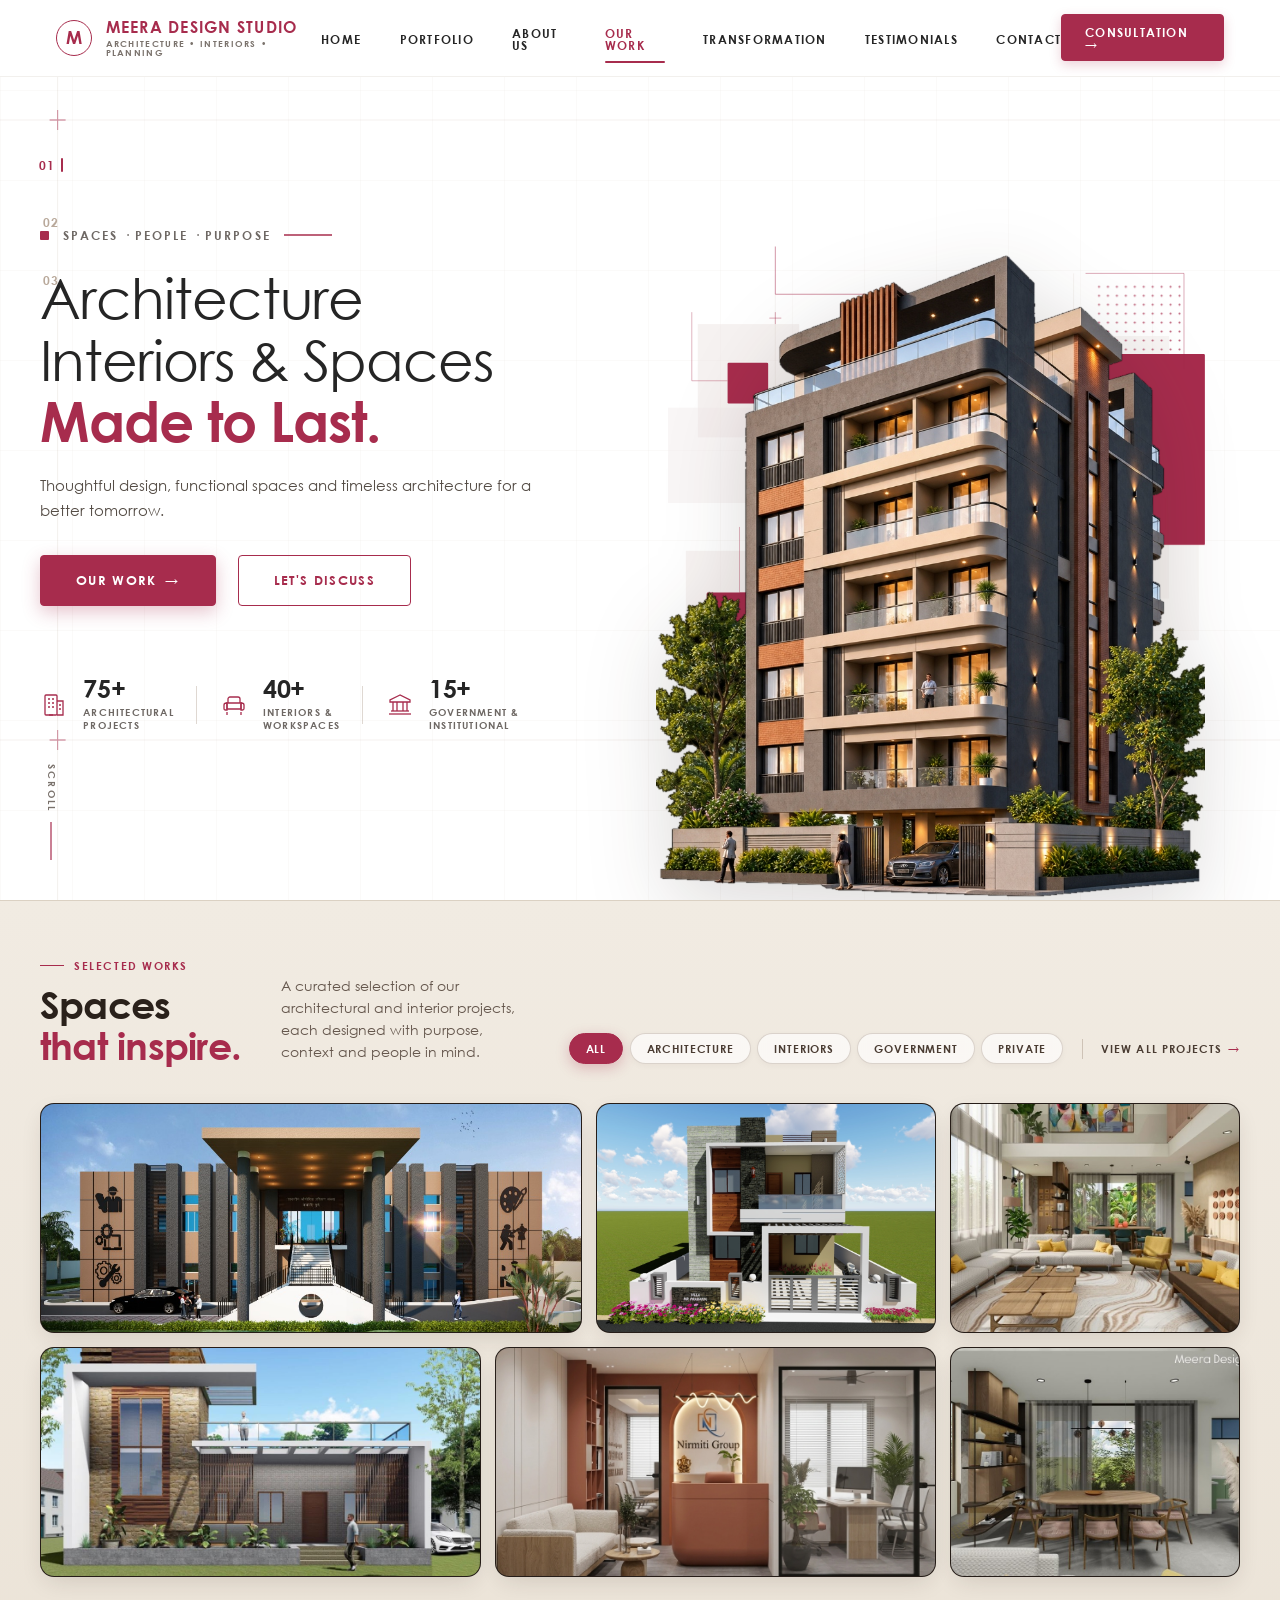
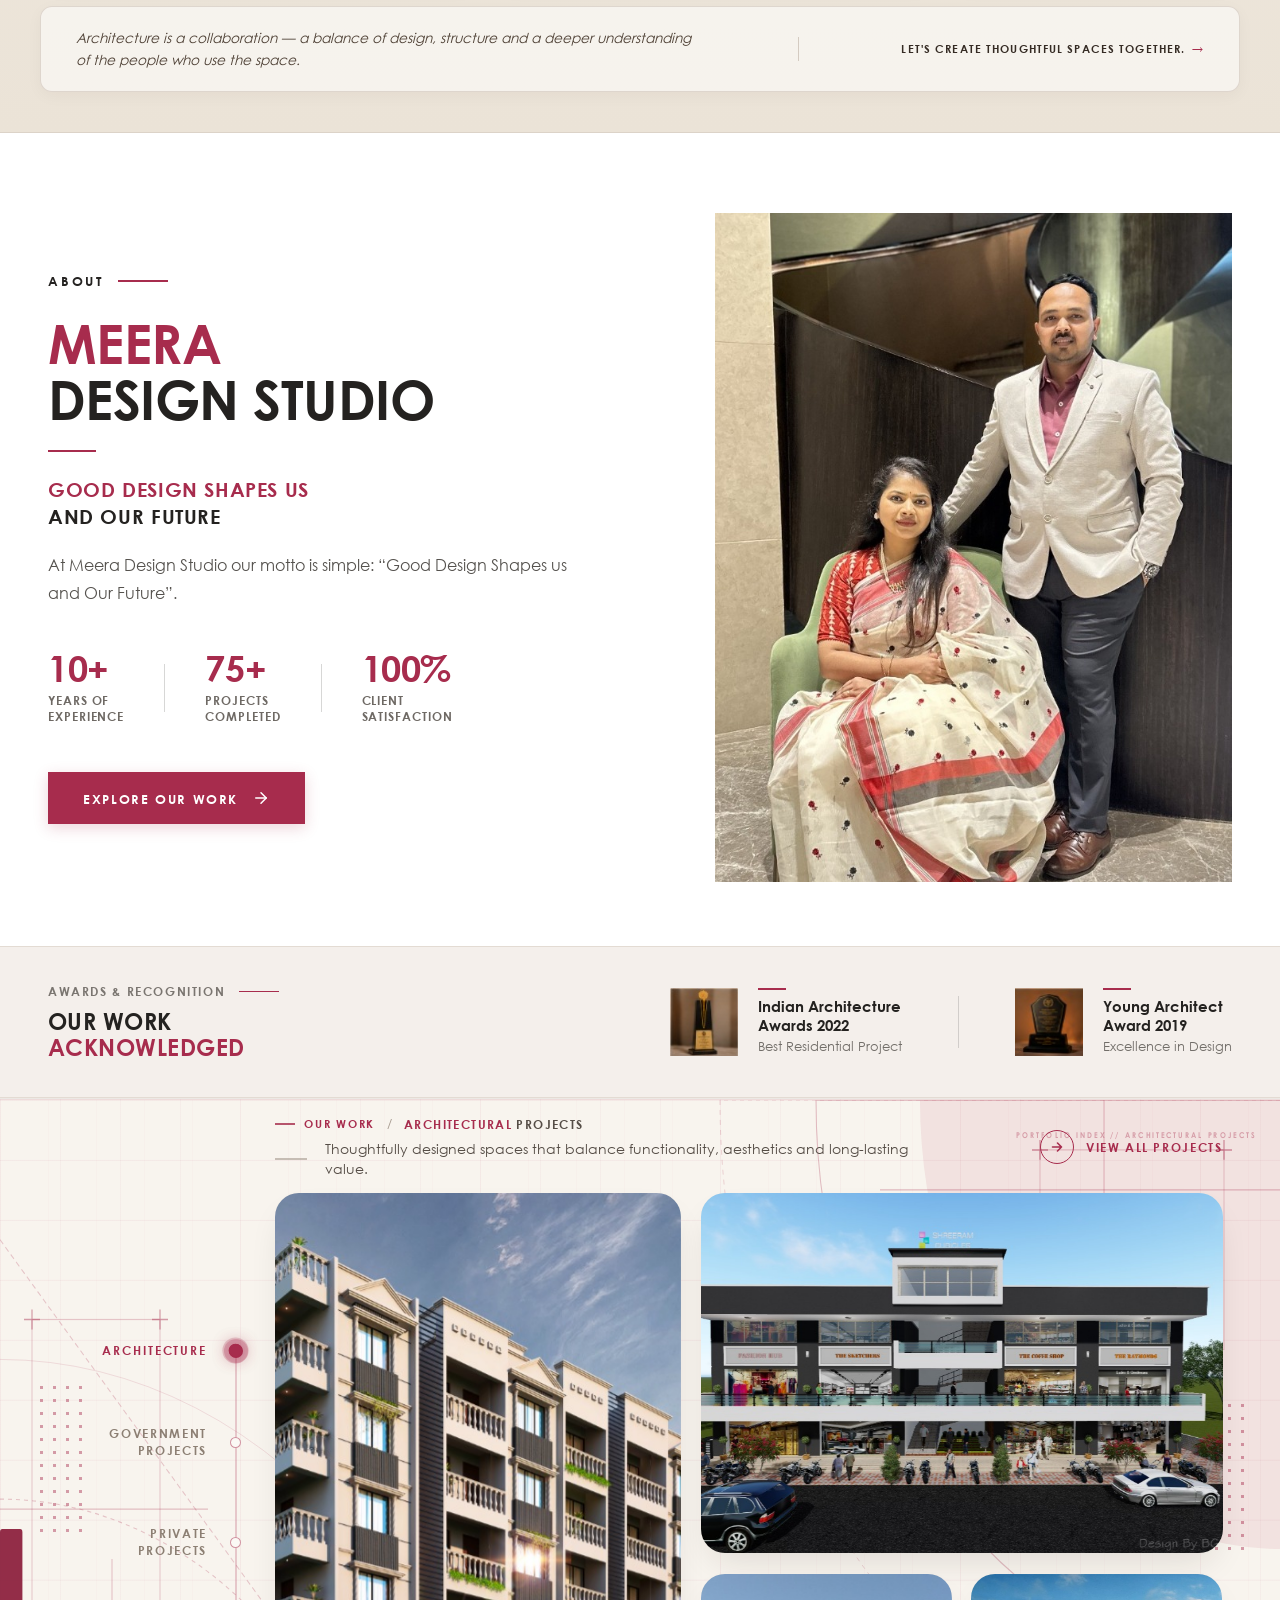
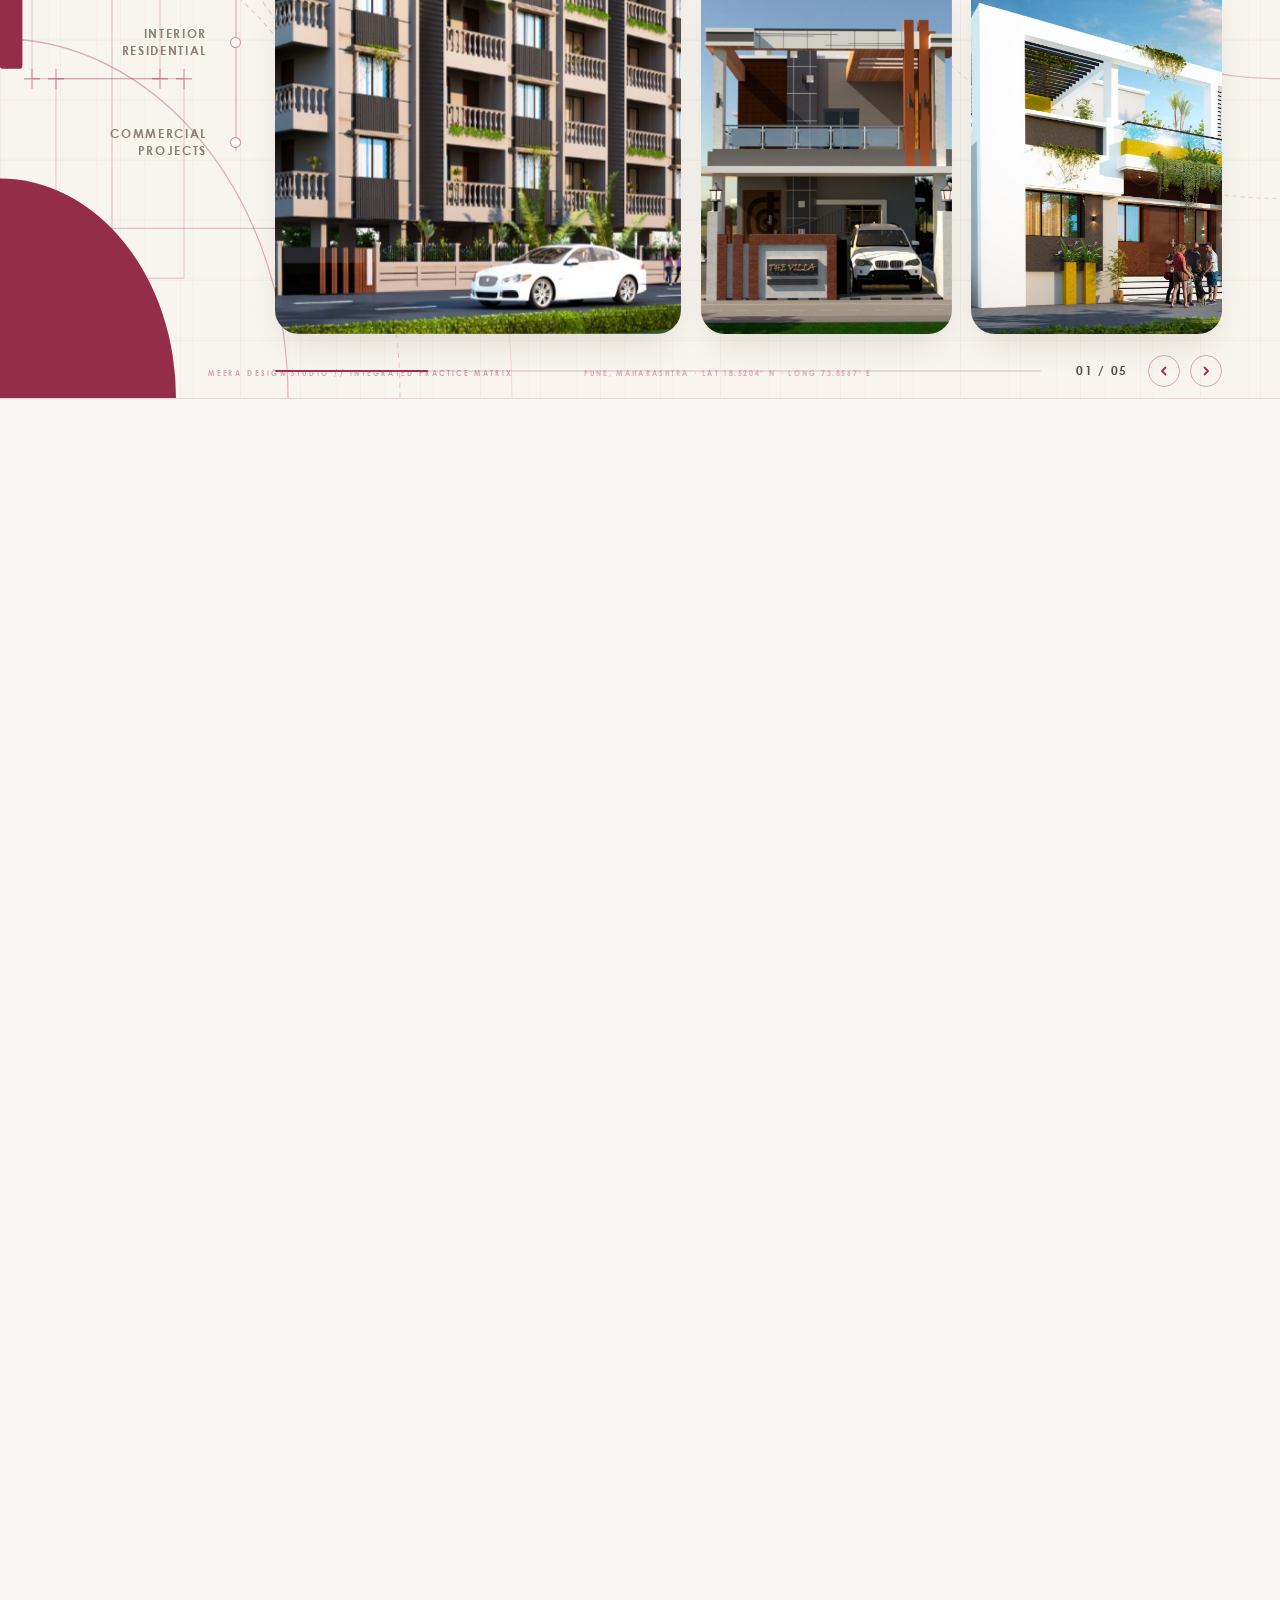
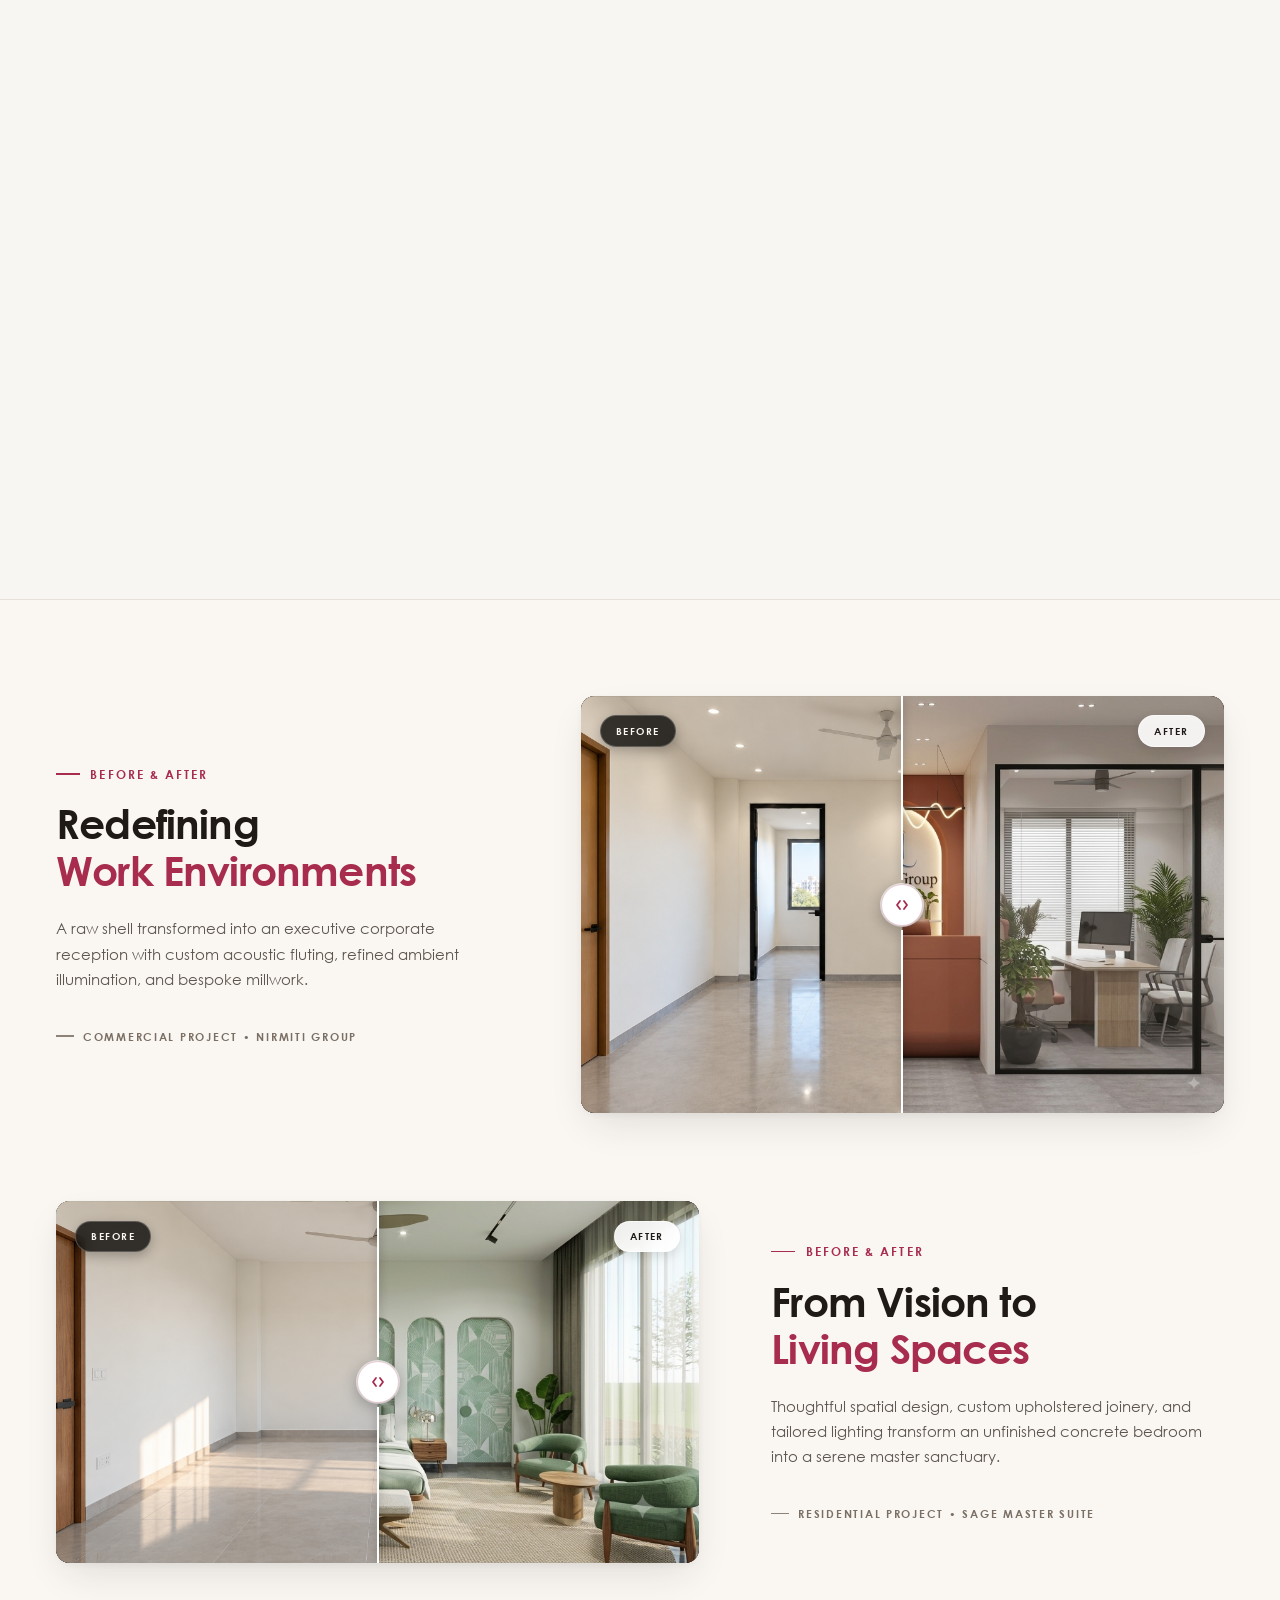
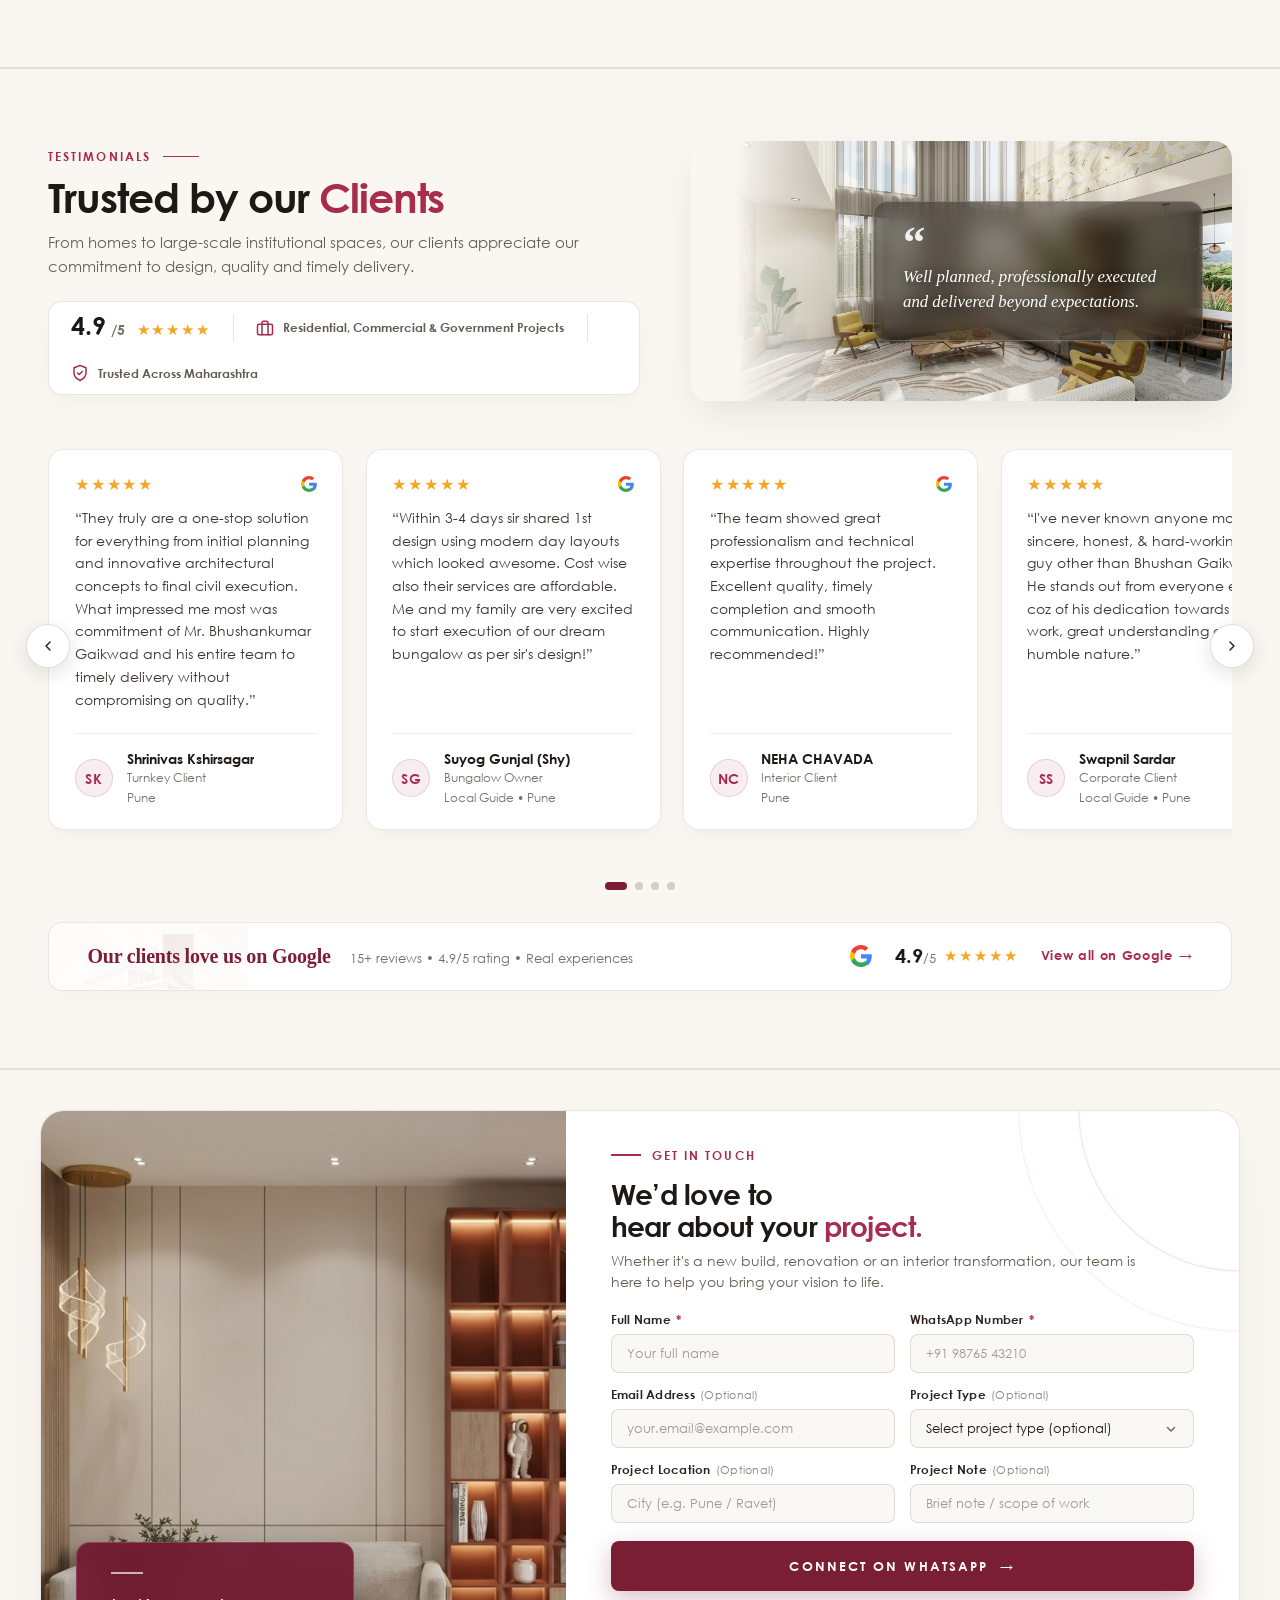
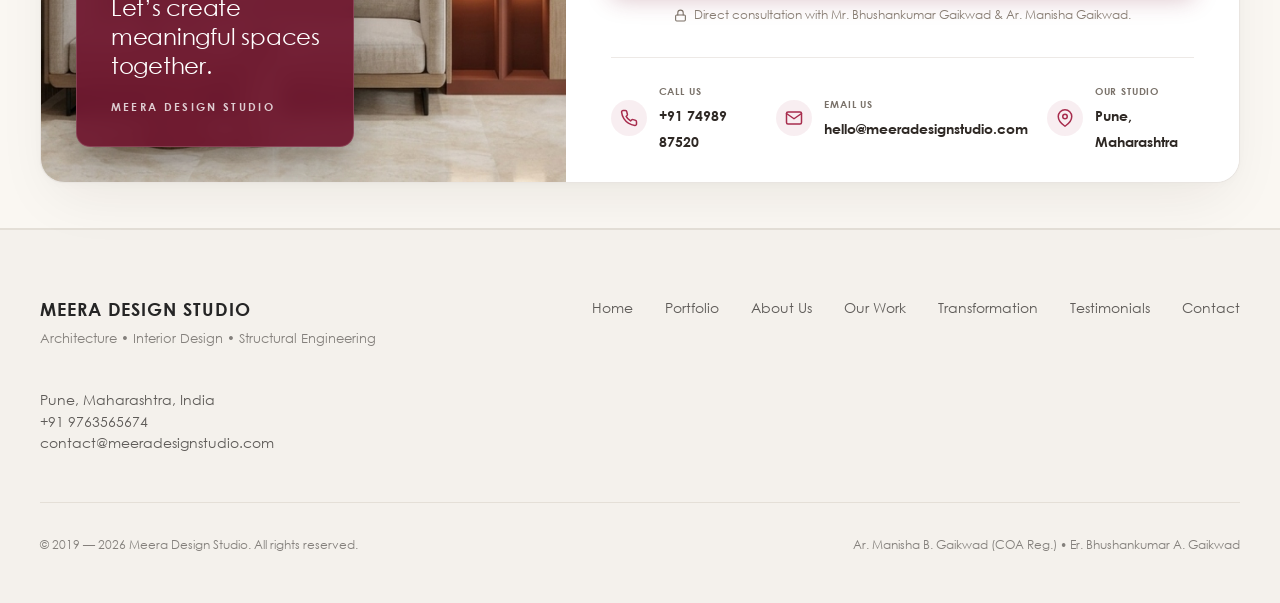
==== commit 99a92101: "Anchor hero background geometric designs strictly behind building image" ====
--- a/index.html
+++ b/index.html
@@ -48,7 +48,7 @@
        ========================================================================== -->
   <section class="hero-section" id="hero">
 
-    <!-- ── 1. ARCHITECTURAL BLUEPRINT BACKGROUND GEOMETRY (SVG CANVAS) ── -->
+        <!-- ── 1. ARCHITECTURAL BLUEPRINT BACKGROUND GEOMETRY (SVG CANVAS) ── -->
     <div class="hero-bg-canvas" aria-hidden="true">
       <svg class="hero-bg-svg" viewBox="0 0 1600 900" preserveAspectRatio="none">
         <defs>
@@ -56,58 +56,19 @@
           <pattern id="heroGridPattern" width="90" height="90" patternUnits="userSpaceOnUse">
             <path d="M 90 0 L 0 0 0 90" fill="none" stroke="#B9A99B" stroke-width="0.75" stroke-opacity="0.16"/>
           </pattern>
-
-          <!-- Top-right dot matrix pattern -->
-          <pattern id="heroDotGrid" width="15" height="15" patternUnits="userSpaceOnUse">
-            <circle cx="7.5" cy="7.5" r="1.8" fill="#A72C4D" fill-opacity="0.72"/>
-          </pattern>
         </defs>
 
         <!-- Base architectural grid fill -->
         <rect width="100%" height="100%" fill="url(#heroGridPattern)"/>
-
-        <!-- Architectural massing blocks (pale translucent blush/stone layering) -->
-        <rect x="700" y="130" width="170" height="190" fill="#EFE8E6" fill-opacity="0.48"/>
-        <rect x="640" y="270" width="140" height="160" fill="#EFE8E6" fill-opacity="0.32"/>
-        <rect x="660" y="510" width="190" height="230" fill="#EFE8E6" fill-opacity="0.45"/>
-        <rect x="590" y="590" width="140" height="180" fill="#EFE8E6" fill-opacity="0.28"/>
-        <rect x="1120" y="150" width="240" height="440" fill="#EFE8E6" fill-opacity="0.35"/>
-        <rect x="1260" y="300" width="190" height="360" fill="#EFE8E6" fill-opacity="0.24"/>
-
-        <!-- Upper-Middle Solid Burgundy Square -->
-        <rect x="760" y="195" width="68" height="68" fill="#A72C4D" rx="2"/>
-
-        <!-- Lower-Middle Solid Burgundy Rectangle -->
-        <rect x="730" y="580" width="90" height="54" fill="#A72C4D" rx="2"/>
-
-        <!-- Right Solid Burgundy Architectural Backdrop Block -->
-        <rect x="1340" y="180" width="260" height="320" fill="#A72C4D" rx="2"/>
-
-        <!-- Right Outlined Hollow Square -->
-        <rect x="1470" y="420" width="56" height="56" fill="none" stroke="#A72C4D" stroke-width="2.4" rx="1"/>
-
-        <!-- Top-Right Dot Matrix Cluster -->
-        <rect x="1400" y="60" width="145" height="125" fill="url(#heroDotGrid)"/>
-
-        <!-- Stepped Right-Angle Architectural Guidelines (Burgundy / Brand) -->
-        <polyline points="840,0 840,80 990,80 990,170 1150,170" fill="none" stroke="#A72C4D" stroke-width="1.4" stroke-opacity="0.6"/>
-        <polyline points="700,110 700,225 760,225" fill="none" stroke="#A72C4D" stroke-width="1.3" stroke-opacity="0.45"/>
-        <polyline points="790,470 790,580 890,580 890,690" fill="none" stroke="#A72C4D" stroke-width="1.3" stroke-opacity="0.45"/>
-        <polyline points="1370,45 1565,45 1565,205" fill="none" stroke="#A72C4D" stroke-width="1.2" stroke-opacity="0.55"/>
-        <line x1="1340" y1="500" x2="1600" y2="500" stroke="#A72C4D" stroke-width="1" stroke-opacity="0.35"/>
 
         <!-- Structural Elevation Grid Guidelines (Neutral Stone) -->
         <line x1="72" y1="0" x2="72" y2="900" stroke="#B9A99B" stroke-width="1" stroke-opacity="0.2"/>
         <line x1="0" y1="120" x2="1600" y2="120" stroke="#B9A99B" stroke-width="1" stroke-opacity="0.18"/>
         <line x1="0" y1="740" x2="1600" y2="740" stroke="#B9A99B" stroke-width="1" stroke-opacity="0.18"/>
-        <line x1="840" y1="80" x2="840" y2="900" stroke="#B9A99B" stroke-width="1" stroke-opacity="0.22"/>
-        <line x1="1340" y1="45" x2="1340" y2="900" stroke="#B9A99B" stroke-width="1" stroke-opacity="0.22"/>
-
-        <!-- Architectural Crosshairs (+) -->
+
+        <!-- Architectural Crosshairs (+) on Spine -->
         <path d="M 62 120 L 82 120 M 72 110 L 72 130" stroke="#A72C4D" stroke-width="1.5" stroke-opacity="0.45"/>
         <path d="M 62 740 L 82 740 M 72 730 L 72 750" stroke="#A72C4D" stroke-width="1.5" stroke-opacity="0.45"/>
-        <path d="M 830 120 L 850 120 M 840 110 L 840 130" stroke="#A72C4D" stroke-width="1.5" stroke-opacity="0.45"/>
-        <path d="M 1330 120 L 1350 120 M 1340 110 L 1340 130" stroke="#A72C4D" stroke-width="1.5" stroke-opacity="0.45"/>
       </svg>
     </div>
 
@@ -240,14 +201,66 @@
 
       </div>
 
-      <!-- Right Visual Column (Supplied Building Cutout) -->
+            <!-- Right Visual Column (Supplied Building Cutout & Architectural Geometry) -->
       <div class="hero-visual-col">
-        <div class="hero-building-frame">
-          <img src="assets/home/hero/hero-building-cutout.png" 
-               alt="Modern multi-storey residential architecture by Meera Design Studio" 
-               class="hero-building-img"
-               loading="eager"
-               fetchpriority="high">
+        <div class="hero-building-stage">
+          <!-- Architectural Background Geometry anchored directly behind the building -->
+          <div class="hero-visual-bg" aria-hidden="true">
+            <svg class="hero-visual-svg" viewBox="0 0 920 900" preserveAspectRatio="xMidYMid meet">
+              <defs>
+                <!-- Dot matrix pattern -->
+                <pattern id="heroVisualDotGrid" width="15" height="15" patternUnits="userSpaceOnUse">
+                  <circle cx="7.5" cy="7.5" r="1.8" fill="#A72C4D" fill-opacity="0.72"/>
+                </pattern>
+              </defs>
+
+              <!-- Translucent architectural massing blocks behind building -->
+              <rect x="70" y="130" width="170" height="190" fill="#EFE8E6" fill-opacity="0.55"/>
+              <rect x="20" y="270" width="140" height="160" fill="#EFE8E6" fill-opacity="0.38"/>
+              <rect x="50" y="510" width="190" height="230" fill="#EFE8E6" fill-opacity="0.52"/>
+              <rect x="620" y="150" width="240" height="440" fill="#EFE8E6" fill-opacity="0.45"/>
+              <rect x="720" y="300" width="190" height="360" fill="#EFE8E6" fill-opacity="0.32"/>
+
+              <!-- Upper-Left Solid Burgundy Accent Square -->
+              <rect x="120" y="195" width="68" height="68" fill="#A72C4D" rx="2"/>
+
+              <!-- Lower-Left Solid Burgundy Accent Rectangle -->
+              <rect x="85" y="580" width="90" height="54" fill="#A72C4D" rx="2"/>
+
+              <!-- Right Solid Burgundy Architectural Backdrop Block -->
+              <rect x="700" y="180" width="220" height="320" fill="#A72C4D" rx="2"/>
+
+              <!-- Right Outlined Hollow Square -->
+              <rect x="800" y="420" width="56" height="56" fill="none" stroke="#A72C4D" stroke-width="2.4" rx="1"/>
+
+              <!-- Top-Right Dot Matrix Cluster -->
+              <rect x="740" y="60" width="145" height="125" fill="url(#heroVisualDotGrid)"/>
+
+              <!-- Stepped Right-Angle Architectural Guidelines (Burgundy / Brand) -->
+              <polyline points="200,0 200,80 350,80 350,170 510,170" fill="none" stroke="#A72C4D" stroke-width="1.4" stroke-opacity="0.6"/>
+              <polyline points="60,110 60,225 120,225" fill="none" stroke="#A72C4D" stroke-width="1.3" stroke-opacity="0.45"/>
+              <polyline points="140,470 140,580 240,580 240,690" fill="none" stroke="#A72C4D" stroke-width="1.3" stroke-opacity="0.45"/>
+              <polyline points="720,45 885,45 885,205" fill="none" stroke="#A72C4D" stroke-width="1.2" stroke-opacity="0.55"/>
+              <line x1="700" y1="500" x2="920" y2="500" stroke="#A72C4D" stroke-width="1" stroke-opacity="0.35"/>
+
+              <!-- Structural Elevation Guidelines (Neutral Stone) -->
+              <line x1="200" y1="80" x2="200" y2="900" stroke="#B9A99B" stroke-width="1" stroke-opacity="0.22"/>
+              <line x1="700" y1="45" x2="700" y2="900" stroke="#B9A99B" stroke-width="1" stroke-opacity="0.22"/>
+
+              <!-- Architectural Crosshairs (+) -->
+              <path d="M 190 120 L 210 120 M 200 110 L 200 130" stroke="#A72C4D" stroke-width="1.5" stroke-opacity="0.45"/>
+              <path d="M 690 120 L 710 120 M 700 110 L 700 130" stroke="#A72C4D" stroke-width="1.5" stroke-opacity="0.45"/>
+            </svg>
+          </div>
+
+          <!-- Building Cutout Frame & Image -->
+          <div class="hero-building-frame">
+            <img src="assets/home/hero/hero-building-cutout.png" 
+                 alt="Modern multi-storey residential architecture by Meera Design Studio" 
+                 class="hero-building-img"
+                 loading="eager"
+                 fetchpriority="high">
+          </div>
         </div>
       </div>
 
--- a/css/style.css
+++ b/css/style.css
@@ -607,7 +607,7 @@
   flex-shrink: 0;
 }
 
-/* ── RIGHT VISUAL COLUMN (BUILDING CUTOUT) ── */
+/* ── RIGHT VISUAL COLUMN (BUILDING CUTOUT & ARCHITECTURAL GEOMETRY) ── */
 .hero-visual-col {
   flex: 1 1 48%;
   display: flex;
@@ -619,8 +619,39 @@
   padding-left: 1rem;
 }
 
+.hero-building-stage {
+  position: relative;
+  width: 100%;
+  height: 100%;
+  display: flex;
+  align-items: flex-end;
+  justify-content: center;
+}
+
+.hero-visual-bg {
+  position: absolute;
+  inset: 0;
+  width: 100%;
+  height: 100%;
+  pointer-events: none;
+  z-index: 1;
+  display: flex;
+  align-items: flex-end;
+  justify-content: center;
+  transform: translateX(-55px);
+}
+
+.hero-visual-svg {
+  width: 100%;
+  height: 96vh;
+  max-height: 890px;
+  display: block;
+  overflow: visible;
+}
+
 .hero-building-frame {
   position: relative;
+  z-index: 2;
   width: 100%;
   height: 100%;
   display: flex;
@@ -645,10 +676,12 @@
   .hero-container {
     padding: 0 2.5rem 0 4.8rem;
   }
-  .hero-building-frame {
+  .hero-building-frame,
+  .hero-visual-bg {
     transform: translateX(-35px);
   }
-  .hero-building-img {
+  .hero-building-img,
+  .hero-visual-svg {
     height: 88vh;
     max-height: 770px;
   }
@@ -667,10 +700,12 @@
   .hero-headline {
     font-size: clamp(2.3rem, 3.8vw, 3.4rem);
   }
-  .hero-building-frame {
+  .hero-building-frame,
+  .hero-visual-bg {
     transform: translateX(-20px);
   }
-  .hero-building-img {
+  .hero-building-img,
+  .hero-visual-svg {
     height: 78vh;
     max-height: 660px;
   }
@@ -718,10 +753,16 @@
     justify-content: center;
     margin-top: 1rem;
   }
-  .hero-building-frame {
+  .hero-building-stage {
+    max-width: 560px;
+    margin: 0 auto;
+  }
+  .hero-building-frame,
+  .hero-visual-bg {
     transform: none;
   }
-  .hero-building-img {
+  .hero-building-img,
+  .hero-visual-svg {
     height: auto;
     max-height: 560px;
     max-width: 92%;
@@ -5883,10 +5924,12 @@
   .hero-container {
     padding: 0 2.5rem;
   }
-  .hero-building-frame {
+  .hero-building-frame,
+  .hero-visual-bg {
     transform: translateX(-35px);
   }
-  .hero-building-img {
+  .hero-building-img,
+  .hero-visual-svg {
     height: 88vh;
     max-height: 770px;
   }
@@ -6447,26 +6490,57 @@
     background: rgba(135, 110, 90, 0.25);
   }
 
-  /* Hero Building Cutout */
+  /* Hero Building Cutout & Anchored Background Framing Geometry */
   .hero-visual-col {
     width: 100%;
     display: flex;
     justify-content: center;
     align-items: flex-end;
-    margin-top: 0.2rem;
+    margin-top: 0.5rem;
     padding-left: 0;
+    overflow: hidden;
+  }
+  .hero-building-stage {
+    position: relative;
+    width: 100%;
+    max-width: 380px;
+    height: 380px;
+    display: flex;
+    align-items: flex-end;
+    justify-content: center;
+    margin: 0 auto;
+  }
+  .hero-visual-bg {
+    position: absolute;
+    inset: 0;
+    width: 100%;
+    height: 100%;
+    transform: none;
+    display: flex;
+    align-items: flex-end;
+    justify-content: center;
+  }
+  .hero-visual-svg {
+    width: 100%;
+    height: 100%;
+    max-height: 380px;
+    display: block;
   }
   .hero-building-frame {
     transform: none;
     display: flex;
     justify-content: center;
+    align-items: flex-end;
     width: 100%;
+    height: 100%;
+    position: relative;
+    z-index: 2;
   }
   .hero-building-img {
-    width: 90%;
-    max-width: 370px;
+    width: auto;
+    max-width: 88%;
     height: auto;
-    max-height: 410px;
+    max-height: 360px;
     object-fit: contain;
     object-position: bottom center;
   }
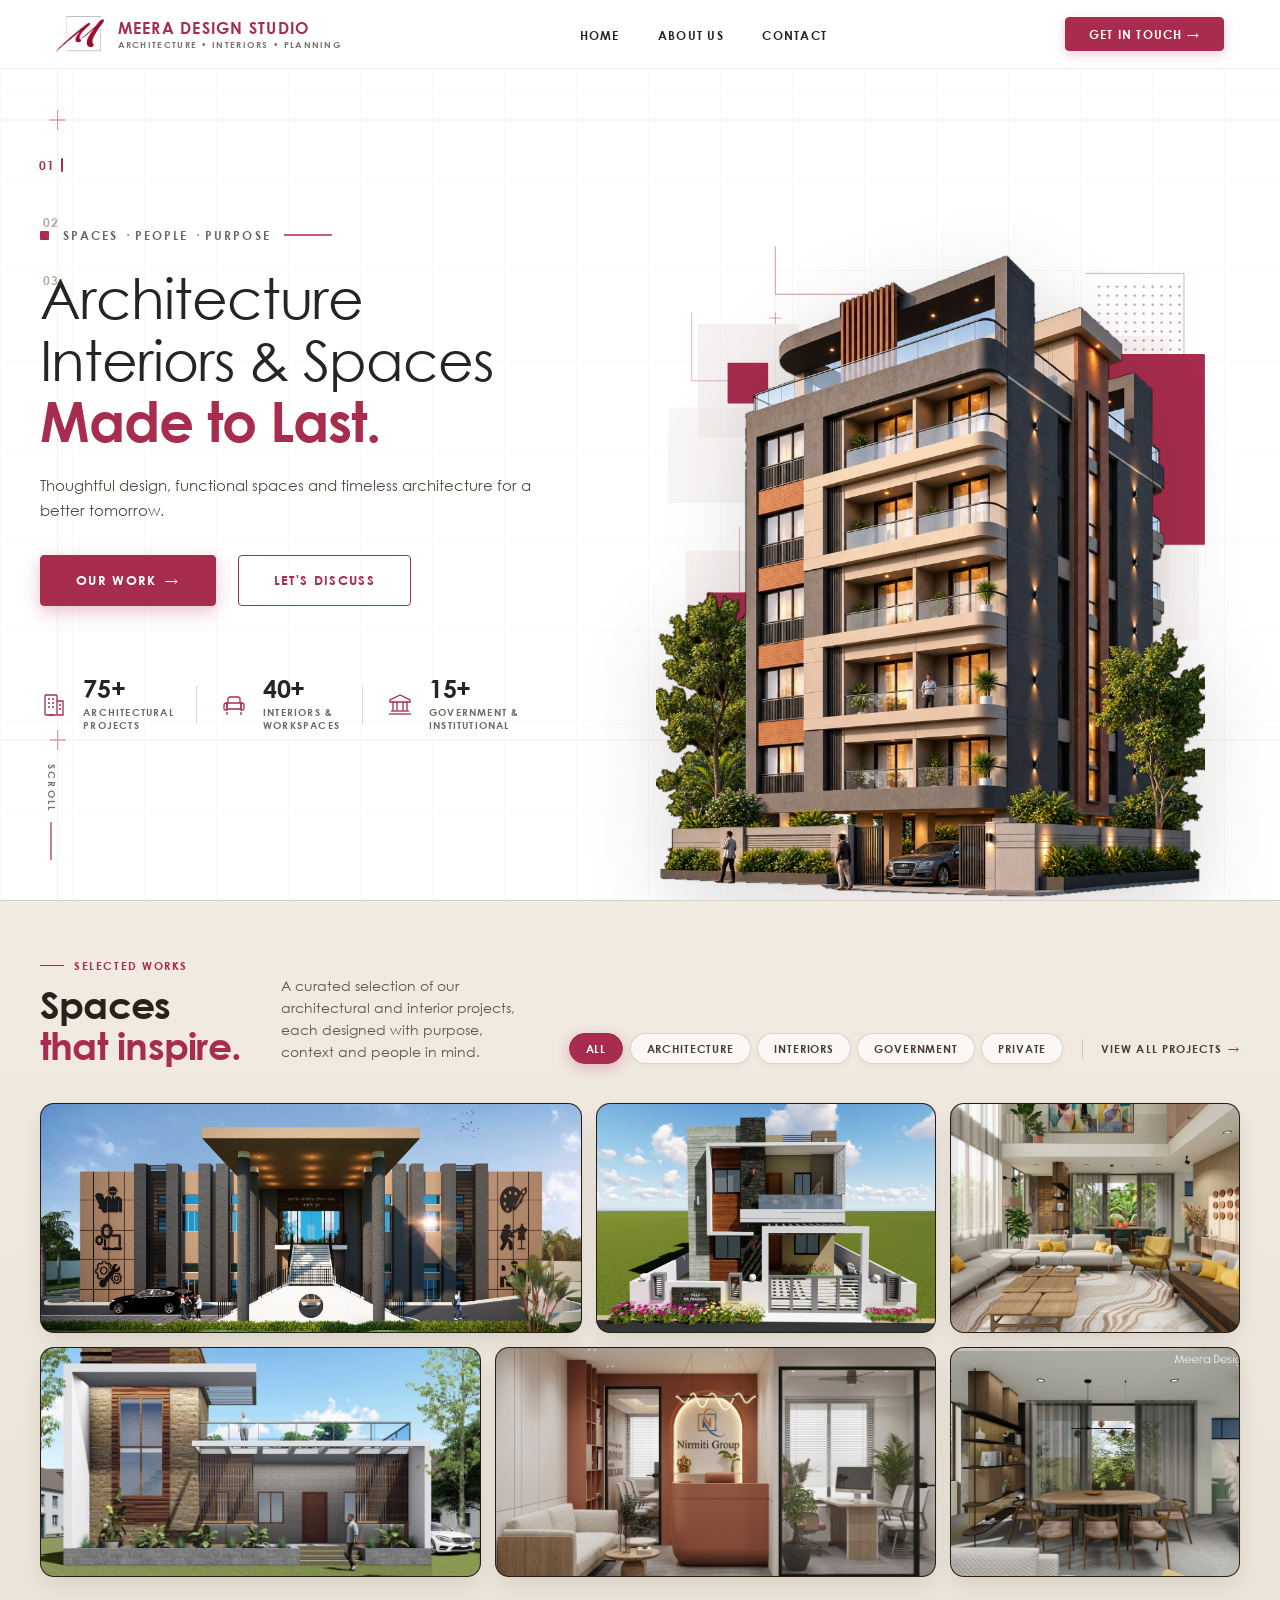
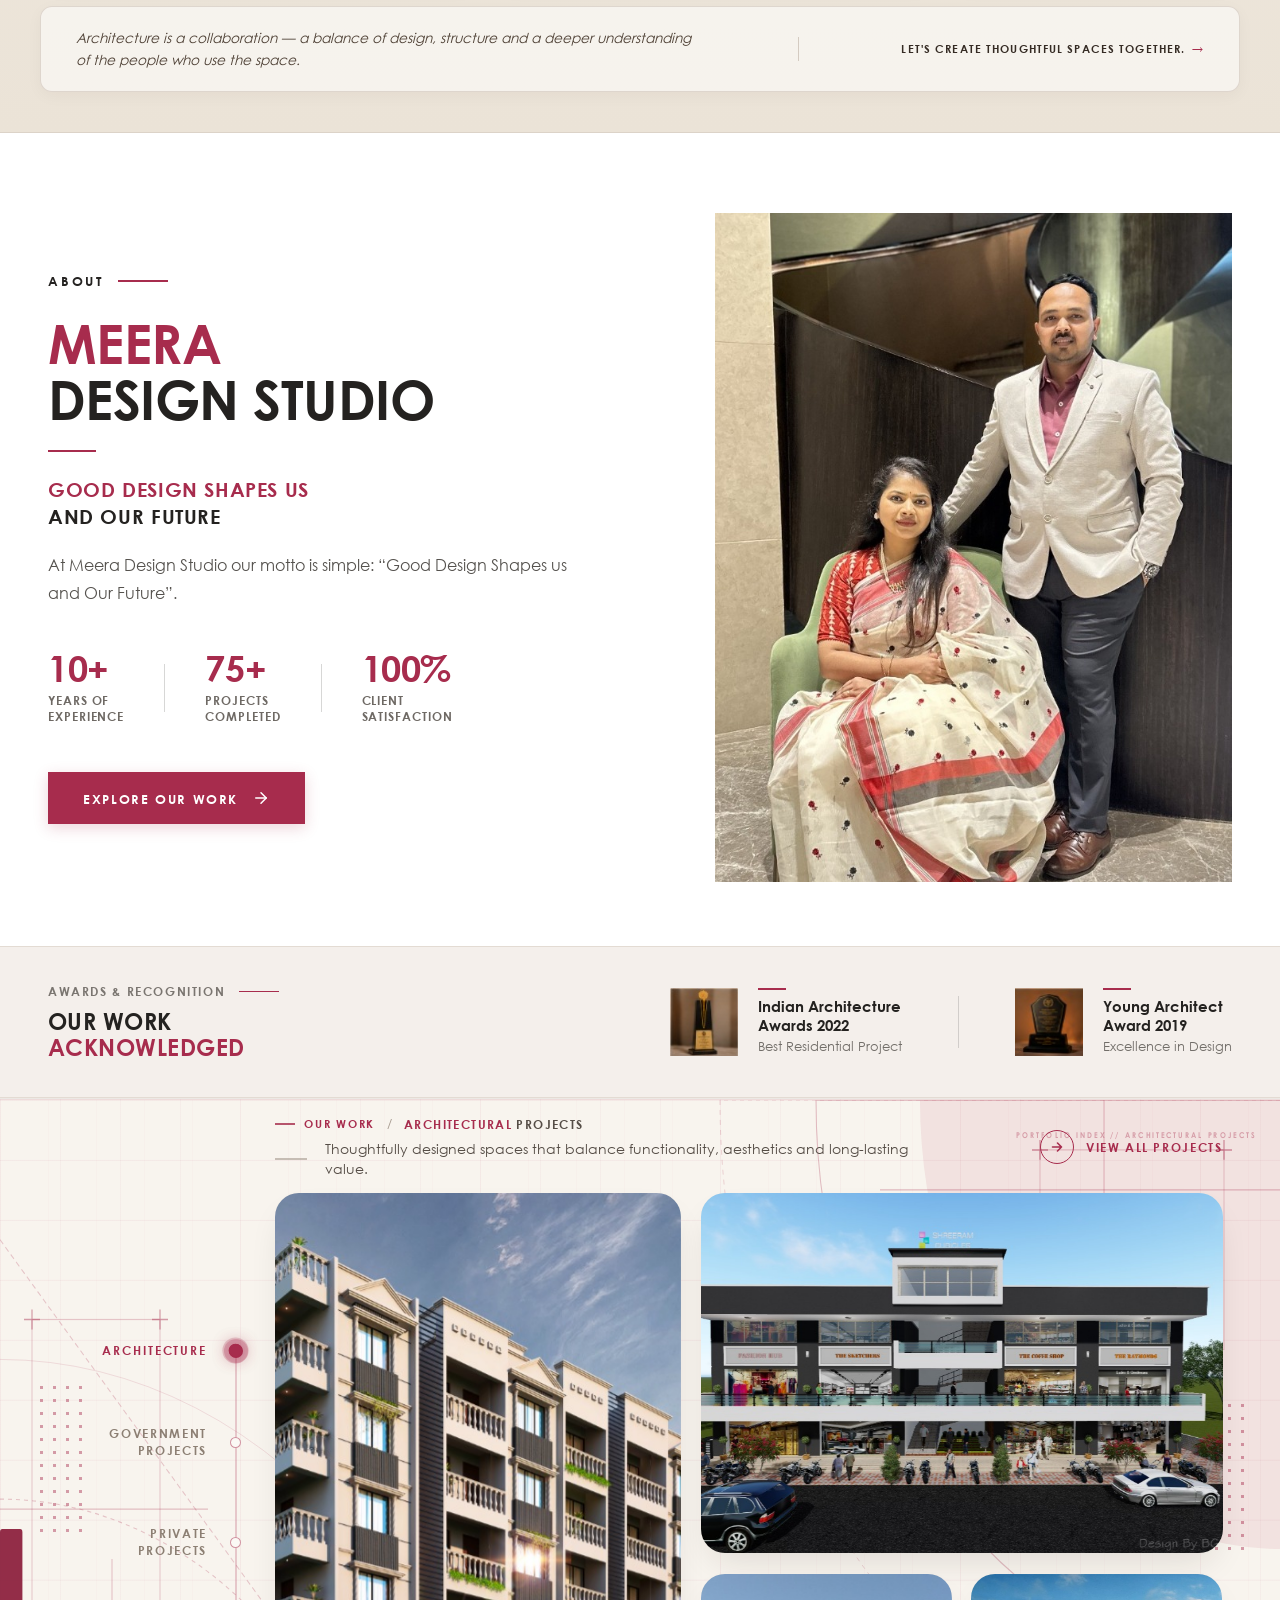
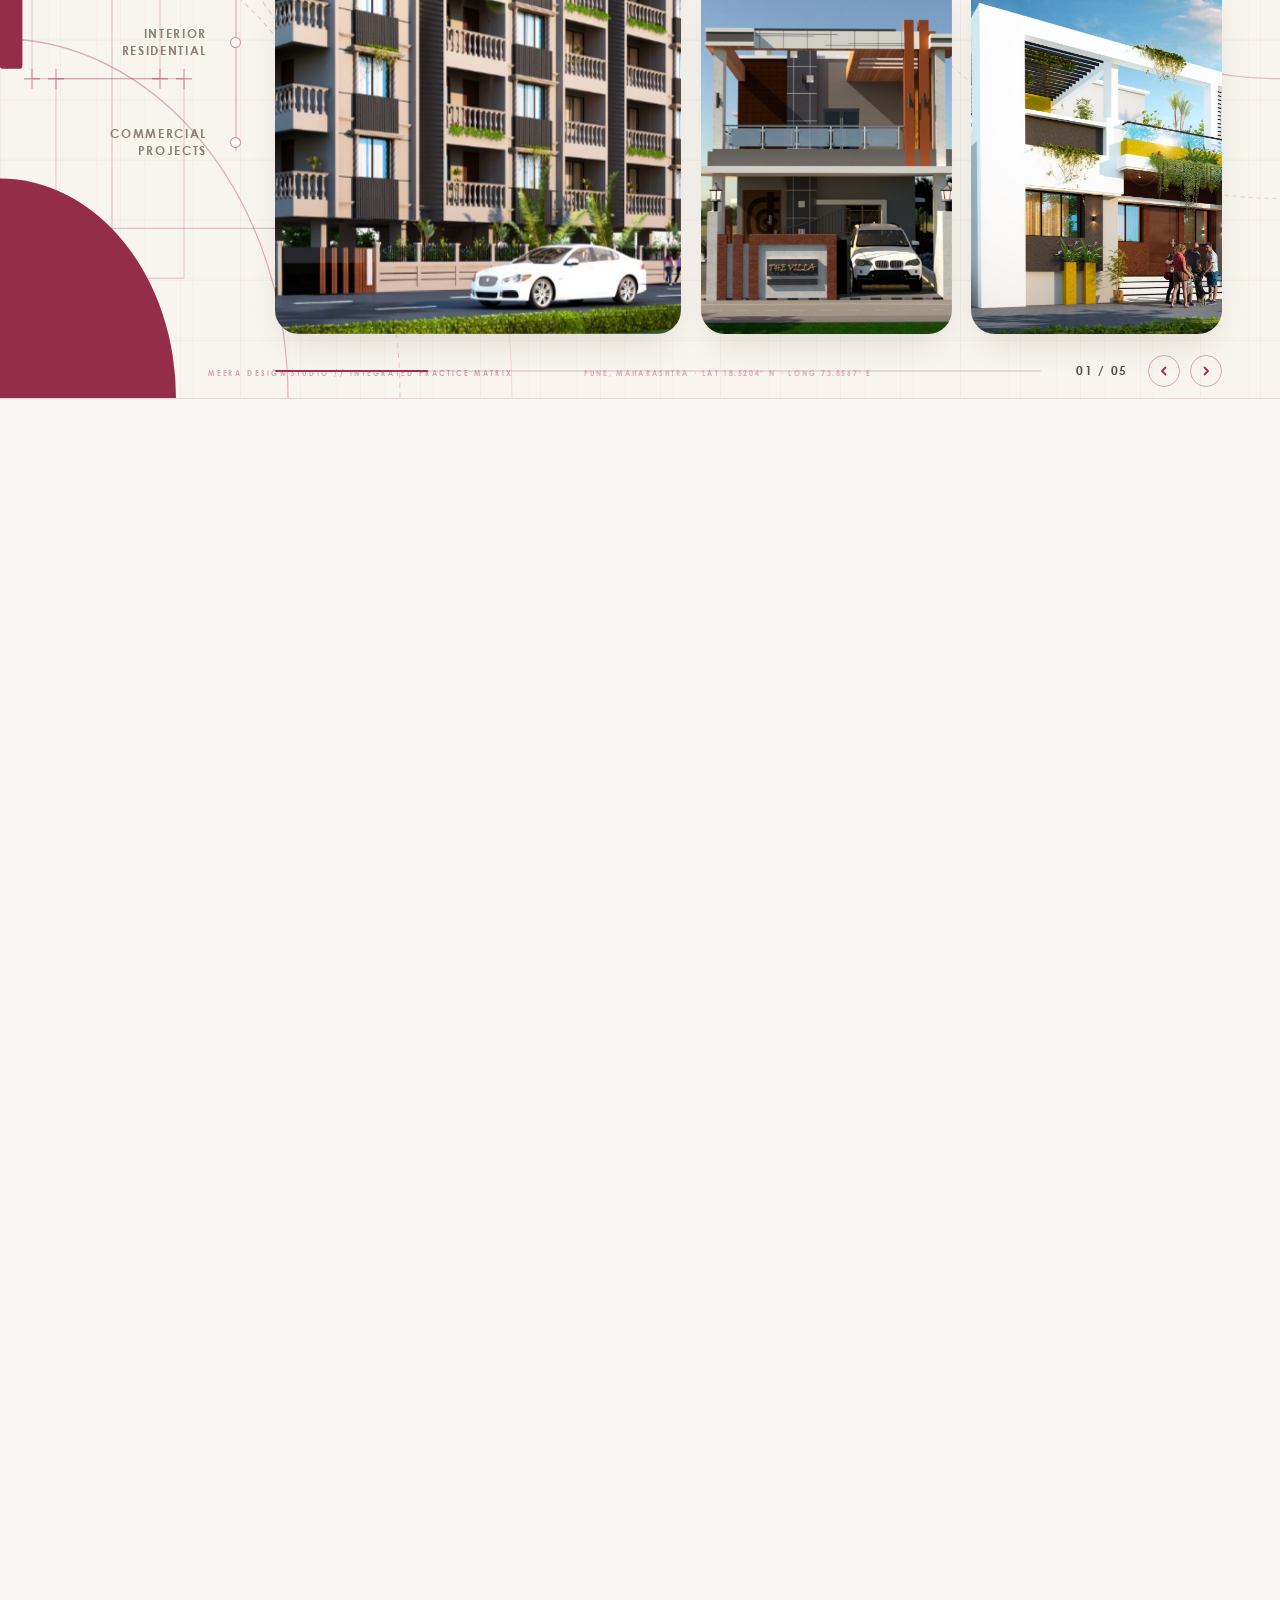
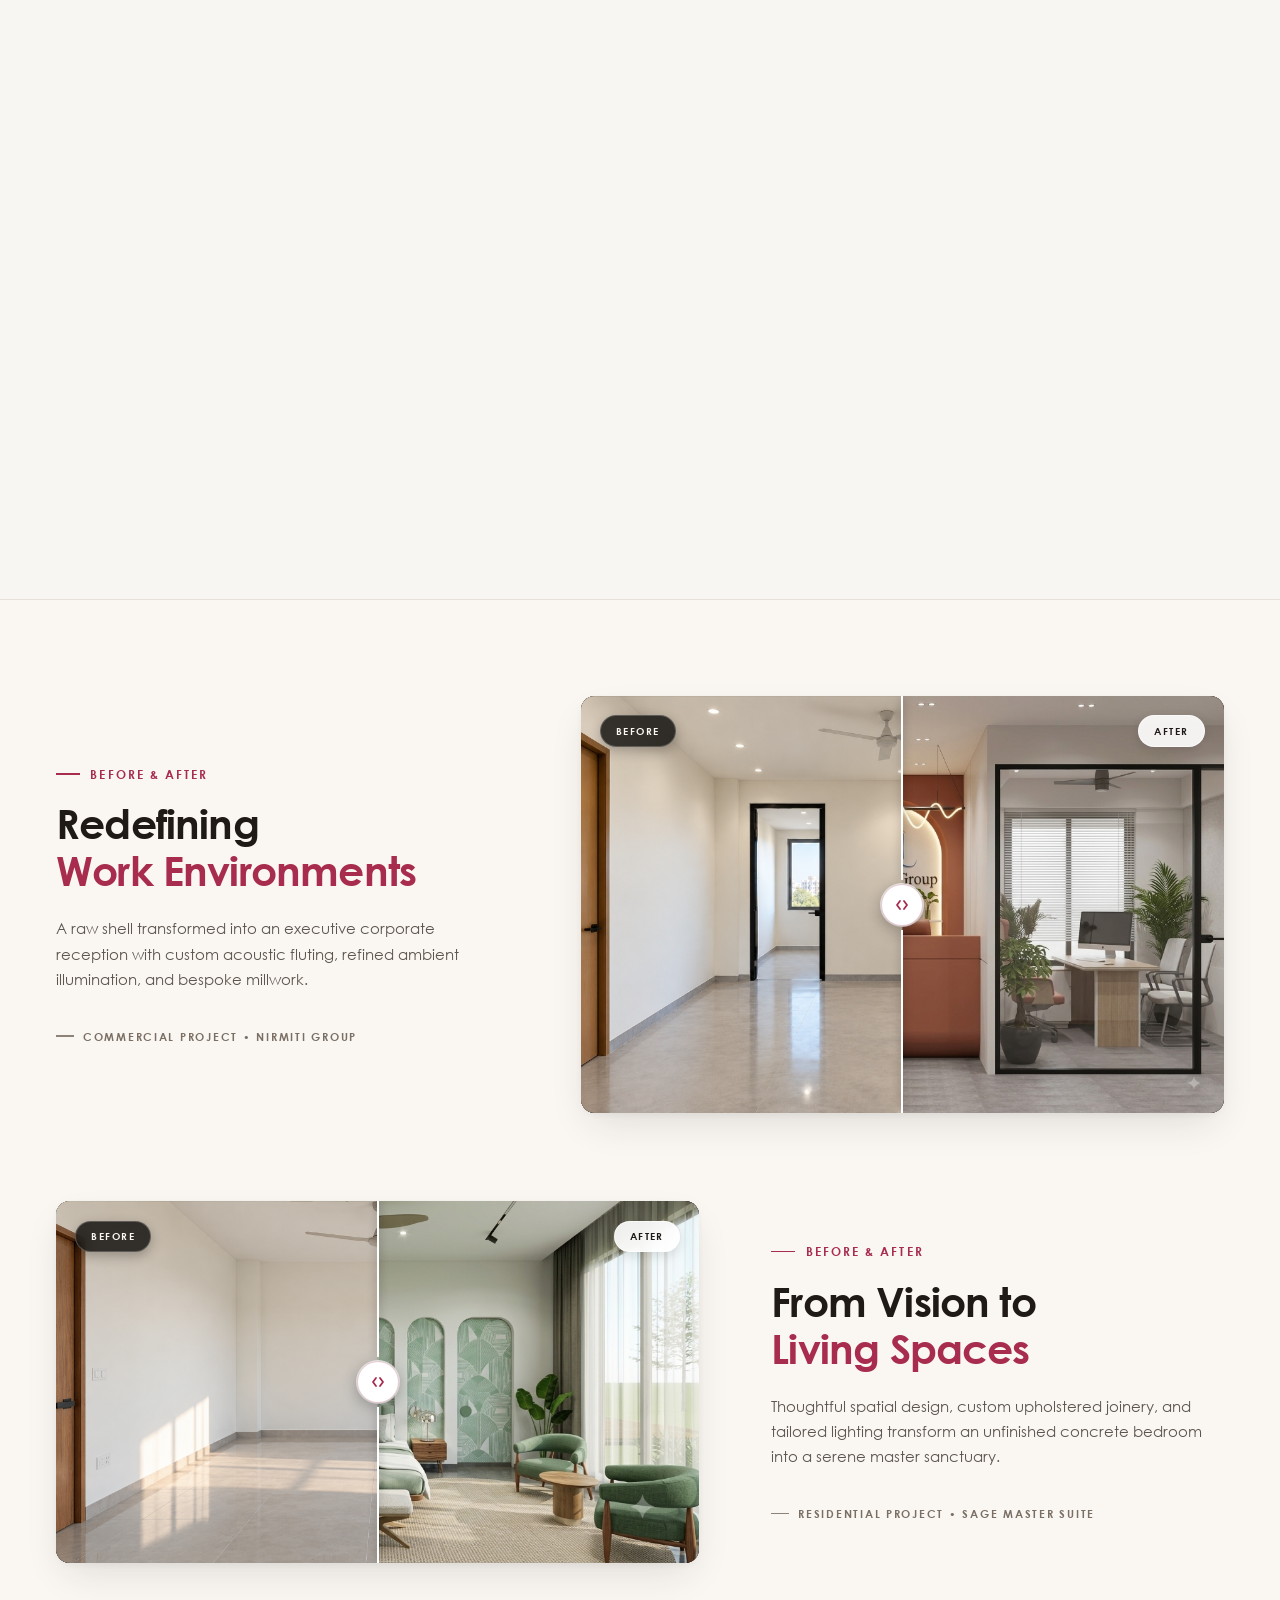
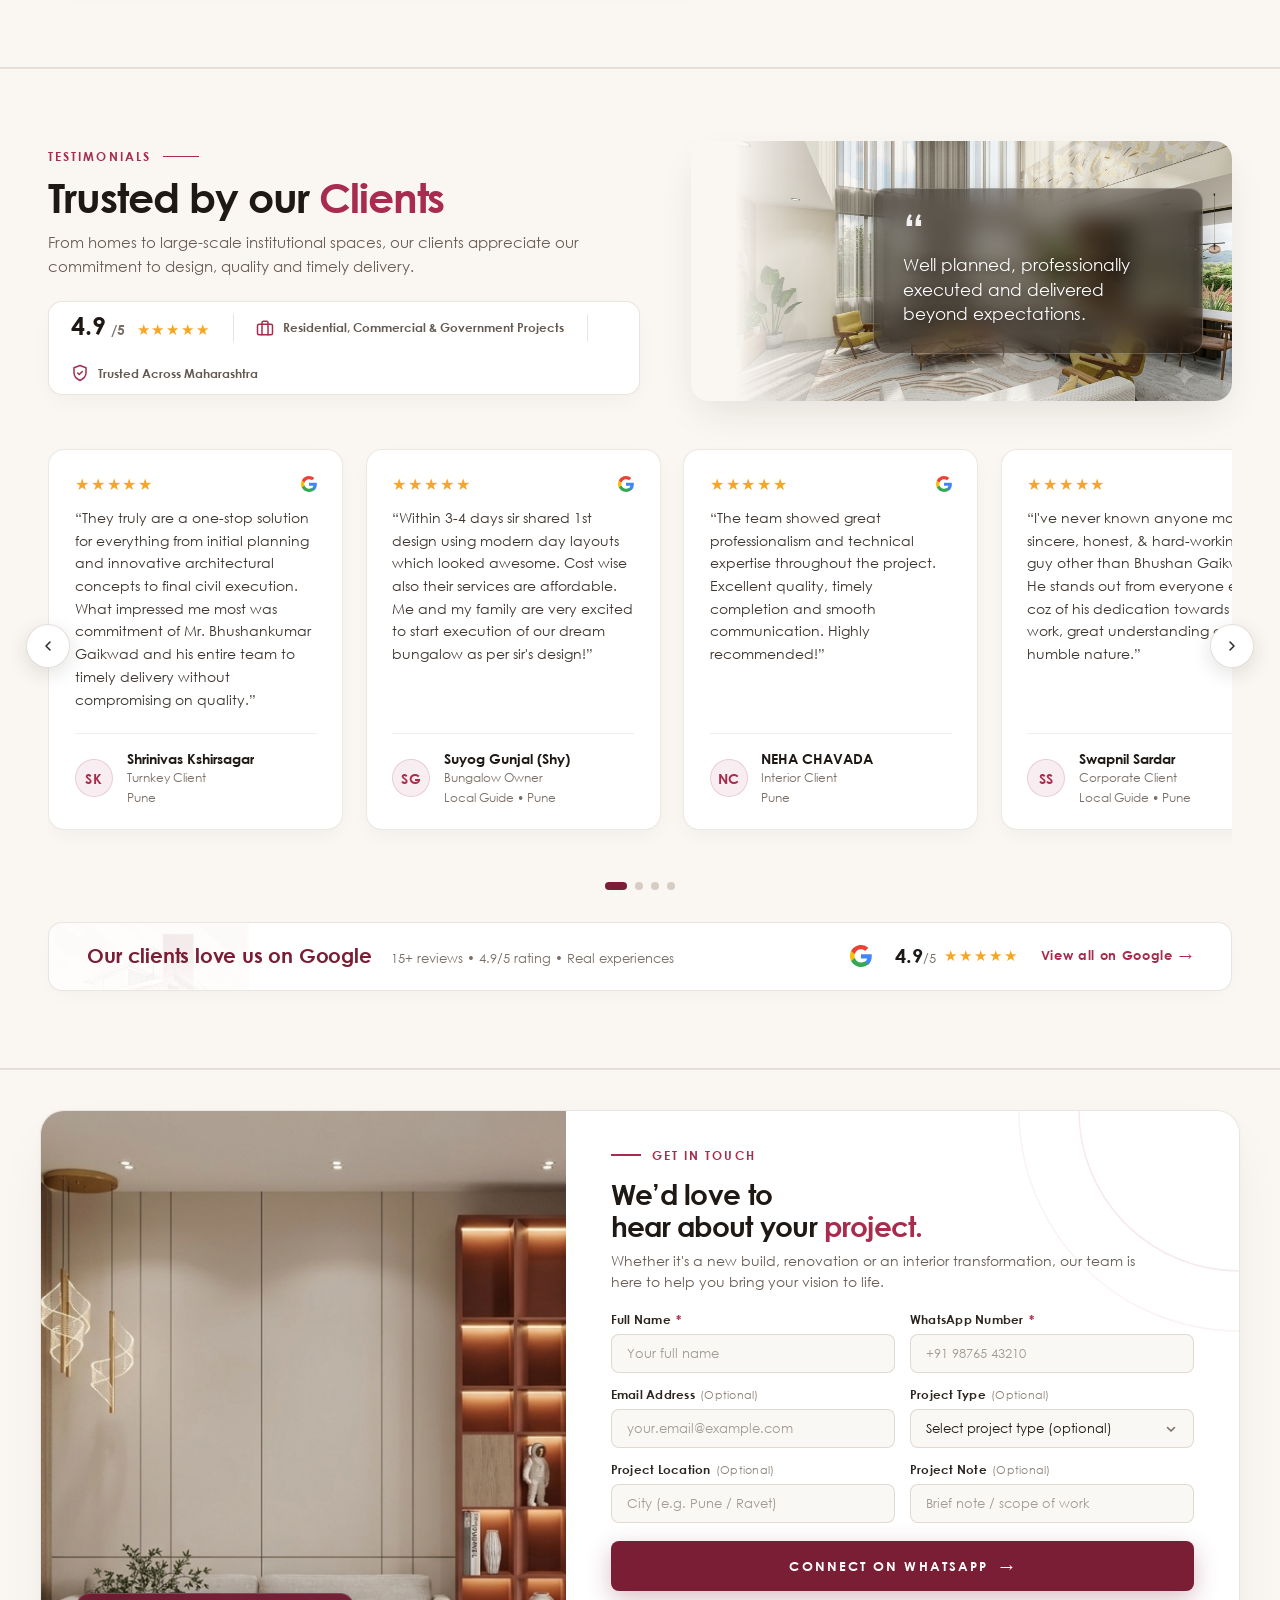
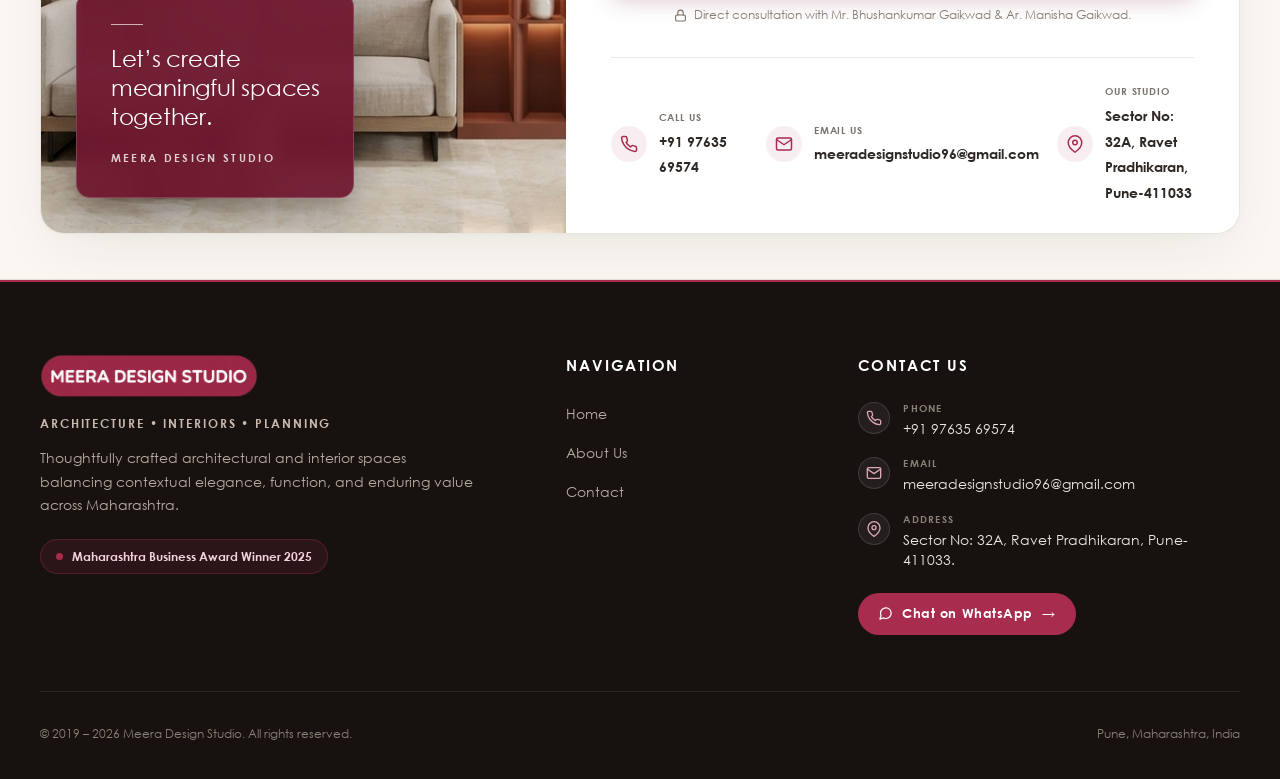
==== commit f085aa5d: "Update website navigation, unified footer, contact info, Century Gothic font, and official brand log" ====
--- a/index.html
+++ b/index.html
@@ -6,7 +6,7 @@
   <title>Meera Design Studio — Architecture & Interior Design</title>
   <meta name="description" content="Meera Design Studio is an architecture, interior design, and structural engineering practice based in Pune, Maharashtra.">
   <link rel="stylesheet" href="css/style.css">
-  <link rel="icon" type="image/svg+xml" href="data:image/svg+xml,<svg xmlns='http://www.w3.org/2000/svg' viewBox='0 0 100 100'><circle cx='50' cy='50' r='46' stroke='%23A72C4D' stroke-width='2' fill='%23FAF8F5'/><text x='50%' y='63%' font-family='sans-serif' font-size='42' fill='%23A72C4D' text-anchor='middle'>M</text></svg>">
+  <link rel="icon" type="image/png" href="assets/logo/favicon.png">
 </head>
 <body>
 
@@ -15,8 +15,8 @@
        ========================================================================== -->
   <header class="site-header">
     <div class="header-inner">
-      <a href="#hero" class="header-brand" aria-label="Meera Design Studio">
-        <div class="brand-symbol">M</div>
+      <a href="index.html" class="header-brand" aria-label="Meera Design Studio">
+        <img src="assets/logo/icon.png" alt="Meera Design Studio Icon" class="brand-symbol-img">
         <div class="brand-text">
           <span class="brand-name">MEERA DESIGN STUDIO</span>
           <span class="brand-label">ARCHITECTURE • INTERIORS • PLANNING</span>
@@ -25,20 +25,16 @@
 
       <nav aria-label="Main Navigation">
         <ul class="header-nav" id="mainNav">
-          <li><a href="#hero" class="nav-link active">HOME</a></li>
-          <li><a href="#projects" class="nav-link">PORTFOLIO</a></li>
-          <li><a href="about.html" class="nav-link">ABOUT US</a></li>
-          <li><a href="#work" class="nav-link">OUR WORK</a></li>
-          <li><a href="#transformation" class="nav-link">TRANSFORMATION</a></li>
-          <li><a href="#testimonials" class="nav-link">TESTIMONIALS</a></li>
-          <li><a href="contact.html" class="nav-link">CONTACT</a></li>
-          <li class="mobile-nav-cta-item"><a href="contact.html" class="mobile-drawer-cta">START CONSULTATION →</a></li>
+          <li><a href="index.html" class="nav-link active">Home</a></li>
+          <li><a href="about.html" class="nav-link">About Us</a></li>
+          <li><a href="contact.html" class="nav-link">Contact</a></li>
+          <li class="mobile-nav-cta-item"><a href="contact.html" class="mobile-drawer-cta">START CONSULTATION &rarr;</a></li>
         </ul>
       </nav>
 
       <div class="header-actions">
-        <a href="contact.html" class="header-cta">CONSULTATION →</a>
-        <button class="mobile-menu-btn" id="menuToggle" aria-label="Toggle Navigation">☰</button>
+        <a href="contact.html" class="header-cta">GET IN TOUCH &rarr;</a>
+        <button class="mobile-menu-btn" id="menuToggle" aria-label="Toggle Navigation">&#9776;</button>
       </div>
     </div>
   </header>
@@ -1714,7 +1710,7 @@
               </div>
               <div class="footer-item-text">
                 <span class="footer-item-label">Call Us</span>
-                <a href="tel:+917498987520" class="footer-item-val">+91 74989 87520</a>
+                <a href="tel:+919763569574" class="footer-item-val">+91 97635 69574</a>
               </div>
             </div>
 
@@ -1727,7 +1723,7 @@
               </div>
               <div class="footer-item-text">
                 <span class="footer-item-label">Email Us</span>
-                <a href="mailto:hello@meeradesignstudio.com" class="footer-item-val">hello@meeradesignstudio.com</a>
+                <a href="mailto:meeradesignstudio96@gmail.com" class="footer-item-val">meeradesignstudio96@gmail.com</a>
               </div>
             </div>
 
@@ -1740,7 +1736,7 @@
               </div>
               <div class="footer-item-text">
                 <span class="footer-item-label">Our Studio</span>
-                <span class="footer-item-val-text">Pune, Maharashtra</span>
+                <span class="footer-item-val-text">Sector No: 32A, Ravet Pradhikaran, Pune-411033</span>
               </div>
             </div>
 
@@ -1756,38 +1752,101 @@
   <!-- ==========================================================================
        7. FOOTER — ESSENTIAL INFORMATION ONLY
        ========================================================================== -->
+  <!-- ==========================================================================
+       UNIFIED STUDIO FOOTER
+       ========================================================================== -->
   <footer class="site-footer">
-    <div class="container">
-      <div class="footer-top">
-        <div class="footer-brand">
-          <h3>MEERA DESIGN STUDIO</h3>
-          <p>Architecture • Interior Design • Structural Engineering</p>
-        </div>
-
-        <ul class="footer-nav">
-          <li><a href="#hero">Home</a></li>
-          <li><a href="#projects">Portfolio</a></li>
-          <li><a href="about.html">About Us</a></li>
-          <li><a href="#work">Our Work</a></li>
-          <li><a href="#transformation">Transformation</a></li>
-          <li><a href="#testimonials">Testimonials</a></li>
-          <li><a href="contact.html">Contact</a></li>
-        </ul>
-
-        <div class="footer-contact-brief">
-          Pune, Maharashtra, India<br>
-          <a href="tel:+919763565674">+91 9763565674</a><br>
-          <a href="mailto:contact@meeradesignstudio.com">contact@meeradesignstudio.com</a>
-        </div>
+    <div class="container footer-container">
+      <div class="footer-grid">
+
+        <!-- Col 1: Studio Brand & Logo -->
+        <div class="footer-col footer-col-brand">
+          <a href="index.html" class="footer-brand-logo-link" aria-label="Meera Design Studio Homepage">
+            <img src="assets/logo/logo.png" alt="Meera Design Studio" class="footer-logo-img">
+          </a>
+          <p class="footer-brand-tagline">ARCHITECTURE • INTERIORS • PLANNING</p>
+          <p class="footer-brand-desc">
+            Thoughtfully crafted architectural and interior spaces balancing contextual elegance, function, and enduring value across Maharashtra.
+          </p>
+          <div class="footer-award-badge">
+            <span class="footer-award-dot"></span>
+            <span>Maharashtra Business Award Winner 2025</span>
+          </div>
+        </div>
+
+        <!-- Col 2: Navigation Links -->
+        <div class="footer-col footer-col-nav">
+          <h4 class="footer-col-title">Navigation</h4>
+          <ul class="footer-links">
+            <li><a href="index.html" class="footer-link">Home</a></li>
+            <li><a href="about.html" class="footer-link">About Us</a></li>
+            <li><a href="contact.html" class="footer-link">Contact</a></li>
+          </ul>
+        </div>
+
+        <!-- Col 3: Contact Details (From Official Profile) -->
+        <div class="footer-col footer-col-contact">
+          <h4 class="footer-col-title">Contact Us</h4>
+          <div class="footer-contact-items">
+
+            <!-- Phone -->
+            <div class="footer-contact-row">
+              <span class="footer-contact-icon" aria-hidden="true">
+                <svg width="16" height="16" viewBox="0 0 24 24" fill="none" stroke="currentColor" stroke-width="2" stroke-linecap="round" stroke-linejoin="round">
+                  <path d="M22 16.92v3a2 2 0 0 1-2.18 2 19.79 19.79 0 0 1-8.63-3.07 19.5 19.5 0 0 1-6-6 19.79 19.79 0 0 1-3.07-8.67A2 2 0 0 1 4.11 2h3a2 2 0 0 1 2 1.72 12.84 12.84 0 0 0 .7 2.81 2 2 0 0 1-.45 2.11L8.09 9.91a16 16 0 0 0 6 6l1.27-1.27a2 2 0 0 1 2.11-.45 12.84 12.84 0 0 0 2.81.7A2 2 0 0 1 22 16.92z"/>
+                </svg>
+              </span>
+              <div class="footer-contact-text">
+                <span class="footer-contact-label">PHONE</span>
+                <a href="tel:+919763569574" class="footer-contact-val">+91 97635 69574</a>
+              </div>
+            </div>
+
+            <!-- Email -->
+            <div class="footer-contact-row">
+              <span class="footer-contact-icon" aria-hidden="true">
+                <svg width="16" height="16" viewBox="0 0 24 24" fill="none" stroke="currentColor" stroke-width="2" stroke-linecap="round" stroke-linejoin="round">
+                  <path d="M4 4h16c1.1 0 2 .9 2 2v12c0 1.1-.9 2-2 2H4c-1.1 0-2-.9-2-2V6c0-1.1.9-2 2-2z"/>
+                  <polyline points="22,6 12,13 2,6"/>
+                </svg>
+              </span>
+              <div class="footer-contact-text">
+                <span class="footer-contact-label">EMAIL</span>
+                <a href="mailto:meeradesignstudio96@gmail.com" class="footer-contact-val">meeradesignstudio96@gmail.com</a>
+              </div>
+            </div>
+
+            <!-- Address -->
+            <div class="footer-contact-row">
+              <span class="footer-contact-icon" aria-hidden="true">
+                <svg width="16" height="16" viewBox="0 0 24 24" fill="none" stroke="currentColor" stroke-width="2" stroke-linecap="round" stroke-linejoin="round">
+                  <path d="M21 10c0 7-9 13-9 13s-9-6-9-13a9 9 0 0 1 18 0z"/>
+                  <circle cx="12" cy="10" r="3"/>
+                </svg>
+              </span>
+              <div class="footer-contact-text">
+                <span class="footer-contact-label">ADDRESS</span>
+                <p class="footer-contact-val">Sector No: 32A, Ravet Pradhikaran, Pune-411033.</p>
+              </div>
+            </div>
+
+          </div>
+
+          <a href="https://wa.me/919763569574" target="_blank" rel="noopener noreferrer" class="footer-wa-pill">
+            <svg width="15" height="15" viewBox="0 0 24 24" fill="none" stroke="currentColor" stroke-width="2" stroke-linecap="round" stroke-linejoin="round">
+              <path d="M21 11.5a8.38 8.38 0 0 1-.9 3.8 8.5 8.5 0 0 1-7.6 4.7 8.38 8.38 0 0 1-3.8-.9L3 21l1.9-5.7a8.38 8.38 0 0 1-.9-3.8 8.5 8.5 0 0 1 4.7-7.6 8.38 8.38 0 0 1 3.8-.9h.5a8.48 8.48 0 0 1 8 8v.5z"/>
+            </svg>
+            <span>Chat on WhatsApp</span>
+            <span>&rarr;</span>
+          </a>
+        </div>
+
       </div>
 
-      <div class="footer-bottom">
-        <div>
-          © 2019 — 2026 Meera Design Studio. All rights reserved.
-        </div>
-        <div>
-          Ar. Manisha B. Gaikwad (COA Reg.) • Er. Bhushankumar A. Gaikwad
-        </div>
+      <!-- Bottom Bar -->
+      <div class="footer-bottom-bar">
+        <p class="footer-copy">&copy; 2019 &ndash; 2026 Meera Design Studio. All rights reserved.</p>
+        <p class="footer-loc">Pune, Maharashtra, India</p>
       </div>
     </div>
   </footer>
--- a/css/style.css
+++ b/css/style.css
@@ -62,6 +62,7 @@
   box-sizing: border-box;
   margin: 0;
   padding: 0;
+  font-family: var(--font-family);
 }
 
 html {
@@ -174,6 +175,20 @@
   line-height: 1;
   background: transparent;
   flex-shrink: 0;
+}
+
+.brand-symbol-img {
+  height: 38px;
+  width: auto;
+  max-width: 48px;
+  object-fit: contain;
+  display: block;
+  flex-shrink: 0;
+  transition: transform 0.25s ease;
+}
+
+.header-brand:hover .brand-symbol-img {
+  transform: scale(1.05);
 }
 
 .brand-text {
@@ -2816,37 +2831,147 @@
   font-weight: 700;
 }
 
-/* ── Project Grid — Varied Editorial Layout (Matches Reference) ── */
-.sw-grid {
+/* ── Project Grid — Varied Editorial Layout (Preserves Desktop Reference) ── */
+.sw-grid,
+.sw-grid-asymmetric {
   display: grid;
   grid-template-columns: repeat(24, 1fr);
   gap: 14px;
+  width: 100%;
+}
+
+.sw-col {
+  display: contents;
 }
 
 /* Row 1 proportions: Card 01 (~45.8%), Card 02 (~29.2%), Card 03 (~25.0%) */
-.sw-card-col1 { grid-column: span 11; }
-.sw-card-col2 { grid-column: span 7; }
-.sw-card-col3 { grid-column: span 6; }
-
-/* When 2 cards are present: balance across 24 columns */
-.sw-grid:has(.sw-card:nth-child(2):last-child) .sw-card-col1 {
-  grid-column: span 13;
-}
-.sw-grid:has(.sw-card:nth-child(2):last-child) .sw-card-col2 {
-  grid-column: span 11;
-}
+.sw-card-col1, .sw-card-c1 { order: 1; grid-column: span 11; }
+.sw-card-col2, .sw-card-c2 { order: 2; grid-column: span 7; }
+.sw-card-col3, .sw-card-c3 { order: 3; grid-column: span 6; }
 
 /* Row 2 proportions: Card 04 (~37.5%), Card 05 (~37.5%), Card 06 (~25.0%) */
-.sw-card-col4 { grid-column: span 9; }
-.sw-card-col5 { grid-column: span 9; }
-.sw-card-col6 { grid-column: span 6; }
+.sw-card-col4, .sw-card-c4 { order: 4; grid-column: span 9; }
+.sw-card-col5, .sw-card-c5 { order: 5; grid-column: span 9; }
+.sw-card-col6, .sw-card-c6 { order: 6; grid-column: span 6; }
 
 /* Grid when filtered: distribute evenly */
-.sw-grid.is-filtered {
+.sw-grid.is-filtered,
+.sw-grid-asymmetric.is-filtered {
   grid-template-columns: repeat(3, 1fr);
 }
-.sw-grid.is-filtered .sw-card {
+.sw-grid.is-filtered .sw-card,
+.sw-grid-asymmetric.is-filtered .sw-card {
   grid-column: span 1 !important;
+}
+
+/* Desktop Badge Overlay */
+@media (min-width: 768px) {
+  .sw-br-mob { display: none; }
+  .sw-card-badge {
+    position: absolute;
+    inset: auto auto 0 0;
+    width: 100%;
+    padding: 1.25rem 1.35rem;
+    display: flex;
+    align-items: flex-end;
+    justify-content: space-between;
+    gap: 1rem;
+    z-index: 2;
+    box-sizing: border-box;
+  }
+  .sw-badge-meta {
+    display: flex;
+    flex-direction: column;
+    gap: 3px;
+  }
+  .sw-badge-num-row {
+    display: flex;
+    align-items: center;
+    gap: 6px;
+    font-size: 0.68rem;
+    font-weight: 700;
+    color: #D4AF37;
+    letter-spacing: 0.08em;
+  }
+  .sw-badge-title {
+    font-size: 1.15rem;
+    font-weight: 700;
+    color: #FFFFFF;
+    margin: 0;
+    line-height: 1.25;
+  }
+  .sw-badge-cat {
+    font-size: 0.64rem;
+    font-weight: 600;
+    letter-spacing: 0.12em;
+    text-transform: uppercase;
+    color: rgba(255, 255, 255, 0.75);
+  }
+  .sw-badge-arrow-btn {
+    width: 36px;
+    height: 36px;
+    border-radius: 50%;
+    background: rgba(255, 255, 255, 0.15);
+    border: 1px solid rgba(255, 255, 255, 0.35);
+    color: #FFFFFF;
+    display: flex;
+    align-items: center;
+    justify-content: center;
+    cursor: pointer;
+    flex-shrink: 0;
+    transition: all 0.3s ease;
+  }
+  .sw-card:hover .sw-badge-arrow-btn {
+    background: #A72C4D;
+    border-color: #A72C4D;
+  }
+  .sw-editorial-footer {
+    display: flex;
+    align-items: center;
+    justify-content: space-between;
+    gap: 1rem;
+    margin-top: 1.5rem;
+    padding-top: 1rem;
+    border-top: 1px solid rgba(135, 110, 90, 0.2);
+    font-size: 0.75rem;
+    color: #6E6259;
+    letter-spacing: 0.08em;
+  }
+  .sw-ef-left, .sw-ef-right {
+    display: flex;
+    align-items: center;
+    gap: 8px;
+    flex: 1;
+  }
+  .sw-ef-right { justify-content: flex-end; }
+  .sw-ef-line {
+    height: 1px;
+    background: rgba(135, 110, 90, 0.3);
+    flex: 1;
+  }
+  .sw-ef-center {
+    display: flex;
+    align-items: center;
+    gap: 8px;
+  }
+  .sw-ef-counter {
+    font-weight: 700;
+    color: #1A1513;
+  }
+  .sw-ef-controls { display: flex; gap: 6px; }
+  .sw-ef-btn {
+    width: 26px;
+    height: 26px;
+    border-radius: 50%;
+    border: 1px solid rgba(135, 110, 90, 0.35);
+    background: transparent;
+    color: #1A1513;
+    display: flex;
+    align-items: center;
+    justify-content: center;
+    font-size: 0.8rem;
+    cursor: pointer;
+  }
 }
 
 /* ── Card Styling — Sleek Proportions & Refined Rounded Corners ── */
@@ -4763,7 +4888,7 @@
 }
 
 .testi-banner-quote-mark {
-  font-family: Georgia, 'Times New Roman', serif;
+  font-family: var(--font-family);
   font-size: 2.8rem;
   line-height: 0.75;
   color: rgba(255, 255, 255, 0.9);
@@ -4773,8 +4898,8 @@
 }
 
 .testi-banner-quote-text {
-  font-family: 'Playfair Display', Georgia, serif;
-  font-style: italic;
+  font-family: var(--font-family);
+  font-style: normal;
   font-size: 1.05rem;
   line-height: 1.48;
   color: #FFFFFF;
@@ -5159,7 +5284,7 @@
 }
 
 .google-strip-title {
-  font-family: 'Playfair Display', Georgia, serif;
+  font-family: var(--font-family);
   font-size: 1.25rem;
   font-weight: 700;
   color: #7A1E35;
@@ -5846,69 +5971,245 @@
 }
 
 
-/* 12. FOOTER — UNDERSTATED & ESSENTIAL */
+/* 12. UNIFIED PRODUCTION-GRADE FOOTER (ALL PAGES) */
 .site-footer {
-  padding: 4rem 0 3rem;
-  background: var(--bg-neutral-light);
-  border-top: 1px solid var(--border-light);
-}
-
-.footer-top {
-  display: flex;
-  justify-content: space-between;
-  align-items: start;
-  flex-wrap: wrap;
-  gap: 2.5rem;
-  padding-bottom: 3rem;
-  border-bottom: 1px solid var(--border-light);
-}
-
-.footer-brand h3 {
-  font-size: 1.15rem;
-  font-weight: 700;
-  letter-spacing: 0.05em;
-  color: var(--text-main);
-  margin-bottom: 0.3rem;
-}
-
-.footer-brand p {
+  padding: 4.5rem 0 2.2rem;
+  background: #171210;
+  color: #EDE7E1;
+  border-top: 2px solid #A72C4D;
+  position: relative;
+  z-index: 10;
+}
+
+.footer-container {
+  max-width: 1380px;
+  margin: 0 auto;
+  padding: 0 2.5rem;
+}
+
+.footer-grid {
+  display: grid;
+  grid-template-columns: 1.6fr 0.8fr 1.3fr;
+  gap: 3.5rem;
+  padding-bottom: 3.5rem;
+  border-bottom: 1px solid rgba(255, 255, 255, 0.08);
+}
+
+.footer-col {
+  display: flex;
+  flex-direction: column;
+}
+
+.footer-brand-logo-link {
+  display: inline-block;
+  margin-bottom: 1rem;
+}
+
+.footer-logo-img {
+  height: 44px;
+  width: auto;
+  max-width: 240px;
+  object-fit: contain;
+  display: block;
+}
+
+.footer-brand-tagline {
+  font-size: 0.74rem;
+  font-weight: 700;
+  letter-spacing: 0.16em;
+  color: #CBB9AE;
+  margin-bottom: 0.85rem;
+  text-transform: uppercase;
+}
+
+.footer-brand-desc {
+  font-size: 0.88rem;
+  line-height: 1.65;
+  color: #B5ABA2;
+  margin-bottom: 1.4rem;
+  max-width: 440px;
+}
+
+.footer-award-badge {
+  display: inline-flex;
+  align-items: center;
+  gap: 0.55rem;
+  background: rgba(167, 44, 77, 0.14);
+  border: 1px solid rgba(167, 44, 77, 0.35);
+  padding: 0.45rem 0.95rem;
+  border-radius: 999px;
+  font-size: 0.74rem;
+  font-weight: 600;
+  color: #F2D2DC;
+  width: fit-content;
+}
+
+.footer-award-dot {
+  width: 7px;
+  height: 7px;
+  border-radius: 50%;
+  background: #A72C4D;
+  display: inline-block;
+}
+
+.footer-col-title {
+  font-size: 0.92rem;
+  font-weight: 700;
+  letter-spacing: 0.12em;
+  text-transform: uppercase;
+  color: #FFFFFF;
+  margin-bottom: 1.4rem;
+  position: relative;
+}
+
+.footer-links {
+  list-style: none;
+  display: flex;
+  flex-direction: column;
+  gap: 0.85rem;
+  padding: 0;
+  margin: 0;
+}
+
+.footer-link {
+  color: #B5ABA2;
+  font-size: 0.9rem;
+  font-weight: 500;
+  text-decoration: none;
+  transition: all 0.25s ease;
+  display: inline-block;
+}
+
+.footer-link:hover {
+  color: #FFFFFF;
+  transform: translateX(4px);
+}
+
+.footer-contact-items {
+  display: flex;
+  flex-direction: column;
+  gap: 1rem;
+  margin-bottom: 1.4rem;
+}
+
+.footer-contact-row {
+  display: flex;
+  align-items: flex-start;
+  gap: 0.85rem;
+}
+
+.footer-contact-icon {
+  width: 32px;
+  height: 32px;
+  border-radius: 50%;
+  background: rgba(255, 255, 255, 0.06);
+  border: 1px solid rgba(255, 255, 255, 0.12);
+  display: flex;
+  align-items: center;
+  justify-content: center;
+  color: #DDA6B7;
+  flex-shrink: 0;
+  margin-top: 2px;
+}
+
+.footer-contact-text {
+  display: flex;
+  flex-direction: column;
+  gap: 0.15rem;
+}
+
+.footer-contact-label {
+  font-size: 0.65rem;
+  font-weight: 700;
+  letter-spacing: 0.12em;
+  color: #8C8077;
+  text-transform: uppercase;
+}
+
+.footer-contact-val {
+  font-size: 0.88rem;
+  color: #EDE7E1;
+  text-decoration: none;
+  line-height: 1.45;
+  transition: color 0.2s ease;
+  margin: 0;
+}
+
+a.footer-contact-val:hover {
+  color: #FFFFFF;
+}
+
+.footer-wa-pill {
+  display: inline-flex;
+  align-items: center;
+  gap: 0.6rem;
+  background: #A72C4D;
+  color: #FFFFFF;
+  padding: 0.65rem 1.25rem;
+  border-radius: 999px;
   font-size: 0.82rem;
-  font-weight: 400;
-  color: var(--text-muted);
-}
-
-.footer-nav {
-  display: flex;
-  gap: 2rem;
-  list-style: none;
-}
-
-.footer-nav a {
-  font-size: 0.85rem;
-  font-weight: 400;
-  color: var(--text-secondary);
-}
-
-.footer-nav a:hover {
-  color: var(--brand);
-  font-weight: 700;
-}
-
-.footer-contact-brief {
-  font-size: 0.85rem;
-  font-weight: 400;
-  color: var(--text-secondary);
-  line-height: 1.6;
-}
-
-.footer-bottom {
+  font-weight: 700;
+  letter-spacing: 0.04em;
+  text-decoration: none;
+  transition: all 0.25s ease;
+  width: fit-content;
+}
+
+.footer-wa-pill:hover {
+  background: #8D2340;
+  transform: translateY(-2px);
+  box-shadow: 0 6px 16px rgba(167, 44, 77, 0.35);
+}
+
+.footer-bottom-bar {
   display: flex;
   justify-content: space-between;
   align-items: center;
   padding-top: 2rem;
   font-size: 0.78rem;
-  font-weight: 400;
-  color: var(--text-muted);
+  color: #8C8077;
+}
+
+.footer-copy {
+  margin: 0;
+}
+
+.footer-loc {
+  margin: 0;
+}
+
+@media (max-width: 1024px) {
+  .footer-grid {
+    grid-template-columns: 1fr 1fr;
+    gap: 2.5rem;
+  }
+  .footer-col-contact {
+    grid-column: span 2;
+  }
+}
+
+@media (max-width: 767px) {
+  .site-footer {
+    padding: 3rem 0 1.8rem;
+  }
+  .footer-container {
+    padding: 0 1.25rem;
+  }
+  .footer-grid {
+    grid-template-columns: 1fr;
+    gap: 2.2rem;
+    padding-bottom: 2.2rem;
+  }
+  .footer-col-contact {
+    grid-column: span 1;
+  }
+  .footer-bottom-bar {
+    flex-direction: column;
+    align-items: flex-start;
+    gap: 0.6rem;
+    padding-top: 1.5rem;
+    font-size: 0.72rem;
+  }
 }
 
 /* ==========================================================================
@@ -6545,68 +6846,325 @@
     object-position: bottom center;
   }
 
-  /* Selected Works (Mobile) */
+  /* Selected Works (Mobile: 2-Column Asymmetric Bento Grid Matching Reference) */
+  .sw-section {
+    position: relative;
+    padding: 2.2rem 0 1.8rem;
+    background: #FAF7F2;
+  }
   .sw-container {
-    padding: 2.4rem 1.15rem 1.8rem;
+    padding: 0 12px;
   }
   .sw-header {
     flex-direction: column;
     align-items: flex-start;
-    gap: 0.85rem;
+    gap: 0;
     margin-bottom: 1.25rem;
   }
+  .sw-header-left {
+    width: 100%;
+  }
+  .sw-eyebrow {
+    display: inline-flex;
+    align-items: center;
+    gap: 8px;
+    margin-bottom: 0.65rem;
+  }
+  .sw-eyebrow-line {
+    width: 34px;
+    height: 2px;
+    background: #A72C4D;
+    display: inline-block;
+  }
+  .sw-eyebrow-label {
+    color: #A72C4D;
+    font-size: 0.72rem;
+    font-weight: 700;
+    letter-spacing: 0.12em;
+    text-transform: uppercase;
+  }
   .sw-headline {
-    font-size: clamp(1.75rem, 5.8vw, 2.15rem);
-    line-height: 1.15;
+    font-size: 2.35rem;
+    font-weight: 700;
+    line-height: 1.12;
+    color: #1A1513;
+    letter-spacing: -0.02em;
+    margin: 0;
+  }
+  .sw-headline-accent {
+    color: #A72C4D;
+    font-style: normal;
+  }
+  .sw-header-centre {
+    width: 100%;
+    margin-top: 0.75rem;
+  }
+  .sw-intro-text {
+    font-size: 0.88rem;
+    line-height: 1.48;
+    color: #6E6259;
+    margin: 0;
+  }
+  .sw-header-right {
+    width: 100%;
+    margin-top: 1rem;
+    display: flex;
+    flex-direction: column;
+  }
+  .sw-header-right .sw-view-all,
+  .sw-header-divider {
+    display: none;
   }
   .sw-filters {
     display: flex;
-    gap: 0.35rem;
+    flex-wrap: nowrap;
+    gap: 8px;
     overflow-x: auto;
-    max-width: 100%;
-    padding-bottom: 0.25rem;
+    padding: 4px 0 10px;
+    width: 100%;
+    -webkit-overflow-scrolling: touch;
     scrollbar-width: none;
   }
+  .sw-filters::-webkit-scrollbar {
+    display: none;
+  }
   .sw-filter {
-    padding: 0.42rem 0.9rem;
-    font-size: 0.7rem;
+    background: #FFFFFF;
+    color: #2A2421;
+    border: 1px solid #E6DCD4;
+    border-radius: 999px;
+    padding: 7px 18px;
+    font-size: 0.74rem;
+    font-weight: 700;
+    letter-spacing: 0.05em;
+    text-transform: uppercase;
     white-space: nowrap;
-  }
+    flex: 0 0 auto;
+    cursor: pointer;
+    transition: all 0.25s ease;
+  }
+  .sw-filter.active {
+    background: #A72C4D;
+    color: #FFFFFF;
+    border-color: #A72C4D;
+    box-shadow: 0 3px 10px rgba(167, 44, 77, 0.25);
+  }
+
+  /* ── Adaptive Landscape & Square Bento Grid (Mobile) ── */
   .sw-grid {
-    display: flex;
-    flex-direction: column;
-    gap: 14px;
-  }
+    display: grid !important;
+    grid-template-columns: repeat(2, minmax(0, 1fr)) !important;
+    gap: 12px !important;
+    width: 100% !important;
+  }
+
+  /* Card 01: ITI Wagholi (16:9 Landscape - Full-Width Showcase) */
   .sw-card.sw-card-col1 {
-    height: 280px;
-    border-radius: 16px;
-  }
+    grid-column: 1 / -1 !important;
+    grid-row: auto !important;
+    height: auto !important;
+    aspect-ratio: 16 / 9.8 !important;
+    min-height: 200px !important;
+    max-height: 240px !important;
+    border-radius: 14px !important;
+  }
+
+  /* Card 02: Villa Pramanik (Near-Square 1.25 Ratio - Left Column) */
+  .sw-card.sw-card-col2 {
+    grid-column: 1 !important;
+    grid-row: auto !important;
+    height: auto !important;
+    aspect-ratio: 4 / 3.2 !important;
+    min-height: 135px !important;
+    border-radius: 12px !important;
+  }
+
+  /* Card 03: Residential Interior (Right Column) */
+  .sw-card.sw-card-col3 {
+    grid-column: 2 !important;
+    grid-row: auto !important;
+    height: auto !important;
+    aspect-ratio: 4 / 3.2 !important;
+    min-height: 135px !important;
+    border-radius: 12px !important;
+  }
+
+  /* Card 04: Contemporary Bungalow (Left Column) */
+  .sw-card.sw-card-col4 {
+    grid-column: 1 !important;
+    grid-row: auto !important;
+    height: auto !important;
+    aspect-ratio: 4 / 3.2 !important;
+    min-height: 135px !important;
+    border-radius: 12px !important;
+  }
+
+  /* Card 05: Nirmiti Buildcon HQ (Right Column) */
+  .sw-card.sw-card-col5 {
+    grid-column: 2 !important;
+    grid-row: auto !important;
+    height: auto !important;
+    aspect-ratio: 4 / 3.2 !important;
+    min-height: 135px !important;
+    border-radius: 12px !important;
+  }
+
+  /* Card 06: Contemporary Dining Suite (16:9 Landscape - Full-Width Showcase) */
+  .sw-card.sw-card-col6 {
+    grid-column: 1 / -1 !important;
+    grid-row: auto !important;
+    height: auto !important;
+    aspect-ratio: 16 / 9.8 !important;
+    min-height: 195px !important;
+    max-height: 235px !important;
+    border-radius: 14px !important;
+  }
+
+  /* Base Card Styling on Mobile */
   .sw-card {
-    height: 220px;
-    border-radius: 14px;
-  }
+    position: relative !important;
+    overflow: hidden !important;
+    background: #1C1612 !important;
+    box-shadow: 0 4px 14px rgba(35, 25, 20, 0.12) !important;
+  }
+
+  .sw-card-media {
+    position: absolute !important;
+    inset: 0 !important;
+    width: 100% !important;
+    height: 100% !important;
+  }
+
+  .sw-card-media img {
+    width: 100% !important;
+    height: 100% !important;
+    object-fit: cover !important;
+    display: block !important;
+  }
+
+  /* Neutral bottom gradient: 0% pink/color tint, crystal clear natural photo */
+  .sw-card-scrim {
+    position: absolute !important;
+    inset: 0 !important;
+    opacity: 1 !important;
+    background: linear-gradient(180deg, transparent 52%, rgba(12, 9, 7, 0.38) 78%, rgba(12, 9, 7, 0.88) 100%) !important;
+    pointer-events: none !important;
+  }
+
   .sw-card-header-overlay {
+    position: absolute !important;
+    inset: auto 0 0 0 !important;
+    padding: 10px 10px 8px !important;
+    z-index: 2 !important;
+    display: flex !important;
+    align-items: flex-end !important;
+    justify-content: space-between !important;
+    gap: 6px !important;
     opacity: 1 !important;
     transform: none !important;
-    padding: 1.1rem 1.1rem 0.6rem;
-  }
-  .sw-card-scrim {
-    opacity: 0.65 !important;
-  }
+    box-sizing: border-box !important;
+  }
+
+  .sw-card-meta-block {
+    display: flex !important;
+    flex-direction: column !important;
+    gap: 2px !important;
+    flex: 1 1 0% !important;
+    min-width: 0 !important;
+    overflow: hidden !important;
+  }
+
+  .sw-card-num-row {
+    display: flex !important;
+    align-items: center !important;
+    gap: 4px !important;
+    font-size: 0.62rem !important;
+    font-weight: 700 !important;
+    color: #D4AF37 !important;
+    margin-bottom: 2px !important;
+  }
+
+  .sw-card.sw-card-col1 .sw-card-num-row {
+    color: rgba(255, 255, 255, 0.75) !important;
+  }
+
+  .sw-card.sw-card-col1 .sw-card-title {
+    font-size: 0.92rem !important;
+    font-weight: 700 !important;
+    color: #FFFFFF !important;
+    line-height: 1.18 !important;
+    margin: 2px 0 !important;
+  }
+
+  .sw-card.sw-card-col6 .sw-card-title {
+    font-size: 0.92rem !important;
+    font-weight: 700 !important;
+    color: #FFFFFF !important;
+    line-height: 1.18 !important;
+    margin: 2px 0 !important;
+  }
+
+  .sw-card:not(.sw-card-col1):not(.sw-card-col6) .sw-card-title {
+    font-size: 0.76rem !important;
+    font-weight: 700 !important;
+    color: #FFFFFF !important;
+    line-height: 1.18 !important;
+    margin: 1px 0 !important;
+    white-space: nowrap !important;
+    overflow: hidden !important;
+    text-overflow: ellipsis !important;
+  }
+
+  .sw-card-cat {
+    font-size: 0.52rem !important;
+    font-weight: 600 !important;
+    letter-spacing: 0.06em !important;
+    text-transform: uppercase !important;
+    color: rgba(255, 255, 255, 0.82) !important;
+    white-space: nowrap !important;
+    overflow: hidden !important;
+    text-overflow: ellipsis !important;
+  }
+
   .sw-card-arrow-btn {
+    width: 26px !important;
+    height: 26px !important;
+    border-radius: 50% !important;
+    background: rgba(255, 255, 255, 0.18) !important;
+    border: 1px solid rgba(255, 255, 255, 0.4) !important;
+    color: #FFFFFF !important;
+    display: flex !important;
+    align-items: center !important;
+    justify-content: center !important;
+    flex-shrink: 0 !important;
     opacity: 1 !important;
     transform: none !important;
-    width: 36px;
-    height: 36px;
-  }
+  }
+
+  .sw-card.sw-card-col1 .sw-card-arrow-btn,
+  .sw-card.sw-card-col6 .sw-card-arrow-btn {
+    background: rgba(255, 255, 255, 0.22) !important;
+    border: 1px solid rgba(255, 255, 255, 0.45) !important;
+    color: #FFFFFF !important;
+  }
+
+  .sw-card-loc,
+  .sw-card-badge-photos,
+  .sw-card-hover-desc {
+    display: none !important;
+  }
+
   .sw-bottom-strip {
-    flex-direction: column;
-    align-items: flex-start;
-    gap: 0.85rem;
-    padding: 1.15rem 1.25rem;
-  }
+    display: flex !important;
+    flex-direction: column !important;
+    align-items: flex-start !important;
+    gap: 0.85rem !important;
+    padding: 1.15rem 1.25rem !important;
+    margin-top: 14px !important;
+  }
+
   .sw-bottom-divider {
-    display: none;
+    display: none !important;
   }
 
   /* About Us (Mobile) */
@@ -6776,16 +7334,11 @@
     min-height: 180px;
     border-radius: 14px;
   }
-  .ow-wave-banner {
-    display: flex;
-    align-items: center;
-    justify-content: space-between;
-  }
-  .ow-project-name {
-    font-size: 0.86rem;
-  }
-  .ow-project-tag {
-    font-size: 0.58rem;
+  /* On mobile: do not show wave design banner or heavy info overlay that covers the photo */
+  .ow-wave-banner,
+  .ow-wave-bg,
+  .ow-hover-info {
+    display: none !important;
   }
 
   /* Spatial Transformations (Mobile) */
@@ -6960,29 +7513,25 @@
 
   /* Site Footer (Mobile) */
   .site-footer {
-    padding: 2.5rem 0 1.8rem;
-  }
-  .footer-top {
-    display: flex;
+    padding: 3rem 0 1.8rem;
+  }
+  .footer-container {
+    padding: 0 1.25rem;
+  }
+  .footer-grid {
+    grid-template-columns: 1fr;
+    gap: 2.2rem;
+    padding-bottom: 2.2rem;
+  }
+  .footer-col-contact {
+    grid-column: span 1;
+  }
+  .footer-bottom-bar {
     flex-direction: column;
-    gap: 1.5rem;
-    text-align: left;
-    padding-bottom: 2rem;
-  }
-  .footer-brand h3 {
-    font-size: 0.98rem;
-  }
-  .footer-nav {
-    display: grid;
-    grid-template-columns: 1fr 1fr;
-    gap: 0.7rem 1rem;
-  }
-  .footer-bottom {
-    flex-direction: column;
-    gap: 0.65rem;
-    text-align: left;
-    font-size: 0.7rem;
+    align-items: flex-start;
+    gap: 0.6rem;
     padding-top: 1.5rem;
+    font-size: 0.72rem;
   }
 }
 
@@ -7028,12 +7577,10 @@
     opacity: 1 !important;
     transform: none !important;
   }
-  .ow-hover-info {
-    display: none;
-  }
-  .ow-wave-banner {
-    opacity: 1 !important;
-    transform: none !important;
+  .ow-hover-info,
+  .ow-wave-banner,
+  .ow-wave-bg {
+    display: none !important;
   }
 }
 
